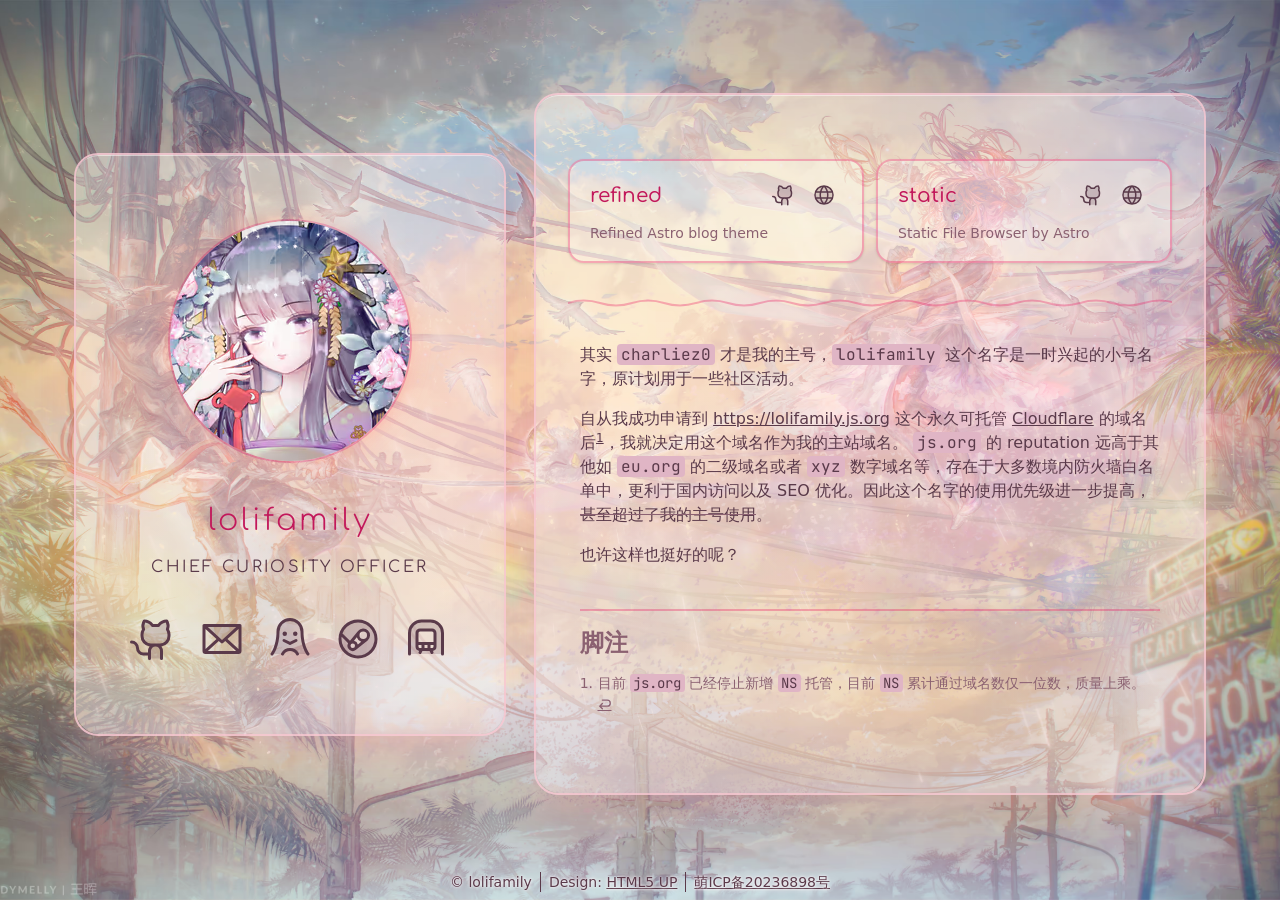
==== index.html @ af2ebf83 "Deploy 2026-05-02T13:35:11Z" ====
<!DOCTYPE html><html class="scroll-smooth font-sans text-root antialiased" lang=zh-CN><head><meta charset=UTF-8><title>lolifamily&#39;s page</title><meta content=lolifamily name=author><meta content=lolifamily的个人主页，也许能找到你喜欢的东西吧 name=description><meta content="width=device-width,initial-scale=1" name=viewport><link href=/_astro/jetbrains-mono-latin-wght-normal.B9CIFXIH.woff2 rel=preload as=font crossorigin type=font/woff2><link href=/_astro/comfortaa-latin-wght-normal.CLB3k12Y.woff2 rel=preload as=font crossorigin type=font/woff2><link href=/_astro/runtime.NDZOfJWZ.js rel=modulepreload><meta content=#fff5f8 name=theme-color media="(prefers-color-scheme: light)"><meta content=#2a1018 name=theme-color media="(prefers-color-scheme: dark)"><meta content="light dark" name=color-scheme><link href=/_astro/favicon-32x32.BjgihrGF.png rel=icon sizes=32x32><link href=/_astro/favicon-192x192.Bv4p7RsF.png rel=icon sizes=192x192><link href=/_astro/favicon-180x180.AwXaWHlL.png rel=apple-touch-icon sizes=180x180><meta content=7_jEvDR3ggk6tLdJKrr-rNzJchC81DGeO2ZzSXPixcg name=google-site-verification><meta content=svGvv3mqZ3LG3oc6wLWauuJ_br6i1hkIUP_Zl3G3xGU name=google-site-verification><meta content=F887_8q9nOn1uZ9dJj3ws-Alw27KnunixJO_3m__Z-Q name=google-site-verification><meta content=29mDgzP9v9aE6S-Rug2DeShzpcR-Jv21wR2fgzRu2MU name=google-site-verification><meta content=o9tV4facW2oZw6oLUBQtEtiDDiUmA6r84Dn8hO9yxjs name=google-site-verification><meta content=Pee7tcDayUCumv1uBEndhQpK89bf6VLIddKptqd3DpA name=google-site-verification><meta content=true name=astro-view-transitions-enabled><meta content=animate name=astro-view-transitions-fallback><script src=/_astro/ClientRouter.astro_astro_type_script_index_0_lang.BNxsv0EF.js type=module></script><meta content=https://lolifamily.js.org/ name=canonical><link href=/sitemap-index.xml rel=sitemap><link href=https://lolifamily.js.org/ rel=canonical><meta content=article property=og:type><meta content=https://lolifamily.js.org/ property=og:url><meta content="lolifamily's page" property=og:title><meta content=lolifamily的个人主页，也许能找到你喜欢的东西吧 property=og:description><meta content=https://lolifamily.js.org/_astro/og-cover.Ca95uhge.jpg property=og:image><link href=/_astro/WaveDivider.AlOTGo9e.css rel=stylesheet></head><body class="min-h-screen bg-canvas bg-[linear-gradient(60deg,var(--color-gradient-start)_5%,var(--color-gradient-end))] bg-fixed text-primary"><div class="pointer-events-none fixed inset-0 forced-colors:hidden"><picture><source srcset=/_astro/background.Ba_pMe0u_ZBuCkj.avif type=image/avif><img alt="background image" decoding=sync fetchpriority=high height=3333 loading=eager src=/_astro/background.Ba_pMe0u_ZeIcWC.webp width=5000 class="size-full object-cover"></picture><div class="absolute inset-0 hidden bg-[#1a0814]/55 mix-blend-multiply dark:block"></div></div><div class="relative flex min-h-screen flex-col items-center px-6 pt-6 md:px-8" data-content><div class="flex w-full flex-1 items-center justify-center"><main class="flex w-full flex-wrap items-center justify-center gap-7"><section class="relative isolate min-w-0 origin-center rounded-3xl border-2 border-border-soft px-8 py-16 shadow-card before:absolute before:inset-0 before:-z-10 before:rounded-3xl before:bg-card before:opacity-40 before:content-[''] dark:before:opacity-25 reduce-transparency:before:opacity-100 reduce-transparency:dark:before:opacity-100 update-fast:motion-safe:animate-[identity-card-enter_1s_ease-out_forwards] w-full max-w-108 text-center md:min-w-108"><div class="mx-auto mb-10 w-fit overflow-hidden rounded-full border-2 border-border shadow-avatar"><picture><source srcset="/_astro/avatar.BgUaoG8q_ZiXXIa.avif 240w, /_astro/avatar.BgUaoG8q_Z1XDIOx.avif 300w, /_astro/avatar.BgUaoG8q_ZDPvMR.avif 360w, /_astro/avatar.BgUaoG8q_Z2jvgTf.avif 420w, /_astro/avatar.BgUaoG8q_ZYH3Rz.avif 480w, /_astro/avatar.BgUaoG8q_K9yIB.avif 600w, /_astro/avatar.BgUaoG8q_4qtzc.avif 840w, /_astro/avatar.BgUaoG8q_2qbduG.avif 1200w" type=image/avif sizes="calc(clamp(1rem, 0.85rem + 0.15vw, 1.25rem) * 15)"><img alt="lolifamily's avatar" decoding=sync fetchpriority=high height=240 loading=eager src=/_astro/avatar.BgUaoG8q_Z1UTxBG.webp width=240 data-astro-image=constrained data-astro-image-fit=cover data-astro-image-pos=center data-zoom-src=/_astro/avatar.BgUaoG8q.jpg sizes="calc(clamp(1rem, 0.85rem + 0.15vw, 1.25rem) * 15)" srcset="/_astro/avatar.BgUaoG8q_Z1UTxBG.webp 240w, /_astro/avatar.BgUaoG8q_1tBP5R.webp 300w, /_astro/avatar.BgUaoG8q_Z2gL5Go.webp 360w, /_astro/avatar.BgUaoG8q_18Ki1a.webp 420w, /_astro/avatar.BgUaoG8q_2syv2P.webp 480w, /_astro/avatar.BgUaoG8q_ZQL09U.webp 600w, /_astro/avatar.BgUaoG8q_Z1xu5jk.webp 840w, /_astro/avatar.BgUaoG8q_Z8fYv.webp 1200w" style=width:15rem;height:15rem></picture></div><h1 class="mb-3 font-identity text-3xl font-light tracking-widest text-card-heading">lolifamily</h1><p class="mb-8 font-identity text-base/loose tracking-[0.15em] text-primary uppercase">Chief Curiosity Officer</p><nav><ul class="flex justify-center gap-5"><li><a href=https://github.com/lolifamily class="inline-block text-primary transition-[scale,color,text-shadow] duration-200 hover:text-hover hover:[text-shadow:0_0_8px_color-mix(in_srgb,var(--color-hover)_50%,transparent)] forced-colors:transition-transform forced-colors:hover:text-[Highlight] motion-safe:update-fast:hover:scale-110" title=GitHub><svg width="3rem" height="3rem" fill="currentColor" viewBox="0 0 256 256"><path d="M208 104v8a48 48 0 0 1-48 48h-24a32 32 0 0 1 32 32v40h-64v-40a32 32 0 0 1 32-32h-24a48 48 0 0 1-48-48v-8a49.3 49.3 0 0 1 8.51-27.3A51.92 51.92 0 0 1 76 32a52 52 0 0 1 43.83 24h32.34A52 52 0 0 1 196 32a51.92 51.92 0 0 1 3.49 44.7A49.3 49.3 0 0 1 208 104" opacity=".2"/><path d="M208.3 75.68A59.74 59.74 0 0 0 202.93 28a8 8 0 0 0-6.93-4 59.75 59.75 0 0 0-48 24h-24a59.75 59.75 0 0 0-48-24 8 8 0 0 0-6.93 4 59.78 59.78 0 0 0-5.38 47.68A58.14 58.14 0 0 0 56 104v8a56.06 56.06 0 0 0 48.44 55.47A39.8 39.8 0 0 0 96 192v8H72a24 24 0 0 1-24-24 40 40 0 0 0-40-40 8 8 0 0 0 0 16 24 24 0 0 1 24 24 40 40 0 0 0 40 40h24v16a8 8 0 0 0 16 0v-40a24 24 0 0 1 48 0v40a8 8 0 0 0 16 0v-40a39.8 39.8 0 0 0-8.44-24.53A56.06 56.06 0 0 0 216 112v-8a58 58 0 0 0-7.7-28.32M200 112a40 40 0 0 1-40 40h-48a40 40 0 0 1-40-40v-8a41.74 41.74 0 0 1 6.9-22.48 8 8 0 0 0 1.1-7.69 43.8 43.8 0 0 1 .79-33.58 43.88 43.88 0 0 1 32.32 20.06 8 8 0 0 0 6.71 3.69h32.35a8 8 0 0 0 6.74-3.69 43.87 43.87 0 0 1 32.32-20.06 43.8 43.8 0 0 1 .77 33.58 8.09 8.09 0 0 0 1 7.65 41.76 41.76 0 0 1 7 22.52Z"/></svg></a></li><li><a href=mailto:lolifamilies@gmail.com class="inline-block text-primary transition-[scale,color,text-shadow] duration-200 hover:text-hover hover:[text-shadow:0_0_8px_color-mix(in_srgb,var(--color-hover)_50%,transparent)] forced-colors:transition-transform forced-colors:hover:text-[Highlight] motion-safe:update-fast:hover:scale-110" title=Email><svg width="3rem" height="3rem" fill="currentColor" viewBox="0 0 256 256"><path d="m224 56-96 88-96-88Z" opacity=".2"/><path d="M224 48H32a8 8 0 0 0-8 8v136a16 16 0 0 0 16 16h176a16 16 0 0 0 16-16V56a8 8 0 0 0-8-8m-96 85.15L52.57 64h150.86ZM98.71 128 40 181.81V74.19Zm11.84 10.85 12 11.05a8 8 0 0 0 10.82 0l12-11.05 58 53.15H52.57ZM157.29 128 216 74.18v107.64Z"/></svg></a></li><li><a href=https://linux.do/u/charliez0/summary class="inline-block text-primary transition-[scale,color,text-shadow] duration-200 hover:text-hover hover:[text-shadow:0_0_8px_color-mix(in_srgb,var(--color-hover)_50%,transparent)] forced-colors:transition-transform forced-colors:hover:text-[Highlight] motion-safe:update-fast:hover:scale-110" title=LinuxDo><svg width="3rem" height="3rem" fill="currentColor" viewBox="0 0 256 256"><path d="M224 208h-56c-8-14.35-22.91-24-40-24s-32 9.65-40 24H32s32-40 32-120a64 64 0 0 1 128 0c0 80 32 120 32 120" opacity=".2"/><path d="M229 214.25a8 8 0 0 1-11.24-1.25C216.39 211.27 184 169.86 184 88a56 56 0 0 0-112 0c0 81.86-32.37 123.27-33.75 125a8 8 0 0 1-12.51-10c.15-.2 7.69-9.9 15.13-28.74C47.77 156.8 56 127.64 56 88a72 72 0 0 1 144 0c0 39.64 8.23 68.8 15.13 86.28 7.48 18.94 15.06 28.64 15.14 28.74a8 8 0 0 1-1.27 11.23M100 88a12 12 0 1 0 12 12 12 12 0 0 0-12-12m68 12a12 12 0 1 0-12 12 12 12 0 0 0 12-12m-68.42 28.84a8 8 0 0 0-7.15 14.31l32 16a7.94 7.94 0 0 0 7.15 0l32-16a8 8 0 0 0-7.16-14.31L128 143.05ZM128 176a54.07 54.07 0 0 0-47 28.11 8 8 0 1 0 14 7.78 37.35 37.35 0 0 1 66 0 8 8 0 0 0 14-7.78A54.07 54.07 0 0 0 128 176"/></svg></a></li><li><a href=https://steamcommunity.com/id/charliez0sp class="inline-block text-primary transition-[scale,color,text-shadow] duration-200 hover:text-hover hover:[text-shadow:0_0_8px_color-mix(in_srgb,var(--color-hover)_50%,transparent)] forced-colors:transition-transform forced-colors:hover:text-[Highlight] motion-safe:update-fast:hover:scale-110" title=Steam><svg width="3rem" height="3rem" fill="currentColor" viewBox="0 0 256 256"><path d="M128 32a96 96 0 1 0 96 96 96 96 0 0 0-96-96m45.81 97.61-61.09 49.82a20 20 0 0 1-28.15-28.15l49.82-61.09a28 28 0 1 1 39.42 39.42" opacity=".2"/><path d="M128 24a104 104 0 1 0 104 104A104.11 104.11 0 0 0 128 24m-10.61 161.92 62-50.55a36 36 0 1 0-51.14-50.23l-43 52.73L45.28 98A88 88 0 1 1 40 128a90 90 0 0 1 .8-11.88l34.57 34.57a28 28 0 0 0 42 35.23Zm4.19-67.37a36.18 36.18 0 0 0 23.87 23.87l-18.26 14.89a28.11 28.11 0 0 0-20.5-20.5ZM156 128a20 20 0 1 1 20-20 20 20 0 0 1-20 20m-56 24a12 12 0 1 1-12 12 12 12 0 0 1 12-12"/></svg></a></li><li><a href=https://www.travellings.cn/go.html class="inline-block text-primary transition-[scale,color,text-shadow] duration-200 hover:text-hover hover:[text-shadow:0_0_8px_color-mix(in_srgb,var(--color-hover)_50%,transparent)] forced-colors:transition-transform forced-colors:hover:text-[Highlight] motion-safe:update-fast:hover:scale-110" title=Travelling><svg width="3rem" height="3rem" fill="currentColor" viewBox="0 0 256 256"><path d="M152 32h-48a64 64 0 0 0-64 64v112h176V96a64 64 0 0 0-64-64m24 136a16 16 0 0 1-16 16H96a16 16 0 0 1-16-16V96a16 16 0 0 1 16-16h64a16 16 0 0 1 16 16Z" opacity=".2"/><path d="M224 96v112a8 8 0 0 1-16 0V96a56.06 56.06 0 0 0-56-56h-48a56.06 56.06 0 0 0-56 56v112a8 8 0 0 1-16 0V96a72.08 72.08 0 0 1 72-72h48a72.08 72.08 0 0 1 72 72m-40 0v72a24 24 0 0 1-19.29 23.53l2.45 4.89a8 8 0 0 1-14.32 7.16L147.06 192h-38.12l-5.78 11.58a8 8 0 0 1-14.32-7.16l2.45-4.89A24 24 0 0 1 72 168V96a24 24 0 0 1 24-24h64a24 24 0 0 1 24 24m-96 0v48h80V96a8 8 0 0 0-8-8H96a8 8 0 0 0-8 8m32 64v16h16v-16Zm-24 16h8v-16H88v8a8 8 0 0 0 8 8m72-8v-8h-16v16h8a8 8 0 0 0 8-8"/></svg></a></li></ul></nav></section><section class="relative isolate min-w-0 origin-center rounded-3xl border-2 border-border-soft px-8 py-16 shadow-card before:absolute before:inset-0 before:-z-10 before:rounded-3xl before:bg-card before:opacity-40 before:content-[''] dark:before:opacity-25 reduce-transparency:before:opacity-100 reduce-transparency:dark:before:opacity-100 update-fast:motion-safe:animate-[identity-card-enter_1s_ease-out_forwards] flex w-full max-w-2xl flex-col gap-8 self-stretch md:min-w-108"><section aria-label=Projects><ul class="grid grid-cols-1 gap-3 sm:grid-cols-2"><li class="group flex flex-col gap-2 rounded-2xl border-2 border-border bg-white/25 px-5 py-4 shadow-sm transition-[background-color,box-shadow] duration-300 hover:bg-white/40 hover:shadow-md dark:bg-white/5 dark:hover:bg-white/10 forced-colors:hover:border-[Highlight]"><div class="flex items-center justify-between gap-2"><h2 class="min-w-0 truncate font-identity text-xl font-medium text-card-heading transition-colors group-hover:text-hover">refined</h2><ul class="flex shrink-0 gap-1"><li><a href=https://github.com/loliblogs/Refined class="inline-flex size-9 items-center justify-center rounded-full text-primary transition-[scale,background-color,color] duration-200 hover:bg-hover/15 hover:text-hover forced-colors:transition-transform forced-colors:hover:text-[Highlight] motion-safe:update-fast:hover:scale-110" title=GitHub><svg width="1.5rem" height="1.5rem" fill="currentColor" viewBox="0 0 256 256"><path d="M208 104v8a48 48 0 0 1-48 48h-24a32 32 0 0 1 32 32v40h-64v-40a32 32 0 0 1 32-32h-24a48 48 0 0 1-48-48v-8a49.3 49.3 0 0 1 8.51-27.3A51.92 51.92 0 0 1 76 32a52 52 0 0 1 43.83 24h32.34A52 52 0 0 1 196 32a51.92 51.92 0 0 1 3.49 44.7A49.3 49.3 0 0 1 208 104" opacity=".2"/><path d="M208.3 75.68A59.74 59.74 0 0 0 202.93 28a8 8 0 0 0-6.93-4 59.75 59.75 0 0 0-48 24h-24a59.75 59.75 0 0 0-48-24 8 8 0 0 0-6.93 4 59.78 59.78 0 0 0-5.38 47.68A58.14 58.14 0 0 0 56 104v8a56.06 56.06 0 0 0 48.44 55.47A39.8 39.8 0 0 0 96 192v8H72a24 24 0 0 1-24-24 40 40 0 0 0-40-40 8 8 0 0 0 0 16 24 24 0 0 1 24 24 40 40 0 0 0 40 40h24v16a8 8 0 0 0 16 0v-40a24 24 0 0 1 48 0v40a8 8 0 0 0 16 0v-40a39.8 39.8 0 0 0-8.44-24.53A56.06 56.06 0 0 0 216 112v-8a58 58 0 0 0-7.7-28.32M200 112a40 40 0 0 1-40 40h-48a40 40 0 0 1-40-40v-8a41.74 41.74 0 0 1 6.9-22.48 8 8 0 0 0 1.1-7.69 43.8 43.8 0 0 1 .79-33.58 43.88 43.88 0 0 1 32.32 20.06 8 8 0 0 0 6.71 3.69h32.35a8 8 0 0 0 6.74-3.69 43.87 43.87 0 0 1 32.32-20.06 43.8 43.8 0 0 1 .77 33.58 8.09 8.09 0 0 0 1 7.65 41.76 41.76 0 0 1 7 22.52Z"/></svg></a></li><li><a href=https://blog.lolifamily.js.org class="inline-flex size-9 items-center justify-center rounded-full text-primary transition-[scale,background-color,color] duration-200 hover:bg-hover/15 hover:text-hover forced-colors:transition-transform forced-colors:hover:text-[Highlight] motion-safe:update-fast:hover:scale-110" title=Live><svg width="1.5rem" height="1.5rem" fill="currentColor" viewBox="0 0 256 256"><path d="M224 128a96 96 0 1 1-96-96 96 96 0 0 1 96 96" opacity=".2"/><path d="M128 24a104 104 0 1 0 104 104A104.12 104.12 0 0 0 128 24m88 104a87.6 87.6 0 0 1-3.33 24h-38.51a157.4 157.4 0 0 0 0-48h38.51a87.6 87.6 0 0 1 3.33 24m-114 40h52a115.1 115.1 0 0 1-26 45 115.3 115.3 0 0 1-26-45m-3.9-16a140.8 140.8 0 0 1 0-48h59.88a140.8 140.8 0 0 1 0 48ZM40 128a87.6 87.6 0 0 1 3.33-24h38.51a157.4 157.4 0 0 0 0 48H43.33A87.6 87.6 0 0 1 40 128m114-40h-52a115.1 115.1 0 0 1 26-45 115.3 115.3 0 0 1 26 45m52.33 0h-35.62a135.3 135.3 0 0 0-22.3-45.6A88.29 88.29 0 0 1 206.37 88Zm-98.74-45.6A135.3 135.3 0 0 0 85.29 88H49.63a88.29 88.29 0 0 1 57.96-45.6M49.63 168h35.66a135.3 135.3 0 0 0 22.3 45.6A88.29 88.29 0 0 1 49.63 168m98.78 45.6a135.3 135.3 0 0 0 22.3-45.6h35.66a88.29 88.29 0 0 1-57.96 45.6"/></svg></a></li></ul></div><p class="text-sm/relaxed text-secondary">Refined Astro blog theme</p></li><li class="group flex flex-col gap-2 rounded-2xl border-2 border-border bg-white/25 px-5 py-4 shadow-sm transition-[background-color,box-shadow] duration-300 hover:bg-white/40 hover:shadow-md dark:bg-white/5 dark:hover:bg-white/10 forced-colors:hover:border-[Highlight]"><div class="flex items-center justify-between gap-2"><h2 class="min-w-0 truncate font-identity text-xl font-medium text-card-heading transition-colors group-hover:text-hover">static</h2><ul class="flex shrink-0 gap-1"><li><a href=https://github.com/lolifamily/static class="inline-flex size-9 items-center justify-center rounded-full text-primary transition-[scale,background-color,color] duration-200 hover:bg-hover/15 hover:text-hover forced-colors:transition-transform forced-colors:hover:text-[Highlight] motion-safe:update-fast:hover:scale-110" title=GitHub><svg width="1.5rem" height="1.5rem" fill="currentColor" viewBox="0 0 256 256"><path d="M208 104v8a48 48 0 0 1-48 48h-24a32 32 0 0 1 32 32v40h-64v-40a32 32 0 0 1 32-32h-24a48 48 0 0 1-48-48v-8a49.3 49.3 0 0 1 8.51-27.3A51.92 51.92 0 0 1 76 32a52 52 0 0 1 43.83 24h32.34A52 52 0 0 1 196 32a51.92 51.92 0 0 1 3.49 44.7A49.3 49.3 0 0 1 208 104" opacity=".2"/><path d="M208.3 75.68A59.74 59.74 0 0 0 202.93 28a8 8 0 0 0-6.93-4 59.75 59.75 0 0 0-48 24h-24a59.75 59.75 0 0 0-48-24 8 8 0 0 0-6.93 4 59.78 59.78 0 0 0-5.38 47.68A58.14 58.14 0 0 0 56 104v8a56.06 56.06 0 0 0 48.44 55.47A39.8 39.8 0 0 0 96 192v8H72a24 24 0 0 1-24-24 40 40 0 0 0-40-40 8 8 0 0 0 0 16 24 24 0 0 1 24 24 40 40 0 0 0 40 40h24v16a8 8 0 0 0 16 0v-40a24 24 0 0 1 48 0v40a8 8 0 0 0 16 0v-40a39.8 39.8 0 0 0-8.44-24.53A56.06 56.06 0 0 0 216 112v-8a58 58 0 0 0-7.7-28.32M200 112a40 40 0 0 1-40 40h-48a40 40 0 0 1-40-40v-8a41.74 41.74 0 0 1 6.9-22.48 8 8 0 0 0 1.1-7.69 43.8 43.8 0 0 1 .79-33.58 43.88 43.88 0 0 1 32.32 20.06 8 8 0 0 0 6.71 3.69h32.35a8 8 0 0 0 6.74-3.69 43.87 43.87 0 0 1 32.32-20.06 43.8 43.8 0 0 1 .77 33.58 8.09 8.09 0 0 0 1 7.65 41.76 41.76 0 0 1 7 22.52Z"/></svg></a></li><li><a href=https://static.lolifamily.js.org class="inline-flex size-9 items-center justify-center rounded-full text-primary transition-[scale,background-color,color] duration-200 hover:bg-hover/15 hover:text-hover forced-colors:transition-transform forced-colors:hover:text-[Highlight] motion-safe:update-fast:hover:scale-110" title=Live><svg width="1.5rem" height="1.5rem" fill="currentColor" viewBox="0 0 256 256"><path d="M224 128a96 96 0 1 1-96-96 96 96 0 0 1 96 96" opacity=".2"/><path d="M128 24a104 104 0 1 0 104 104A104.12 104.12 0 0 0 128 24m88 104a87.6 87.6 0 0 1-3.33 24h-38.51a157.4 157.4 0 0 0 0-48h38.51a87.6 87.6 0 0 1 3.33 24m-114 40h52a115.1 115.1 0 0 1-26 45 115.3 115.3 0 0 1-26-45m-3.9-16a140.8 140.8 0 0 1 0-48h59.88a140.8 140.8 0 0 1 0 48ZM40 128a87.6 87.6 0 0 1 3.33-24h38.51a157.4 157.4 0 0 0 0 48H43.33A87.6 87.6 0 0 1 40 128m114-40h-52a115.1 115.1 0 0 1 26-45 115.3 115.3 0 0 1 26 45m52.33 0h-35.62a135.3 135.3 0 0 0-22.3-45.6A88.29 88.29 0 0 1 206.37 88Zm-98.74-45.6A135.3 135.3 0 0 0 85.29 88H49.63a88.29 88.29 0 0 1 57.96-45.6M49.63 168h35.66a135.3 135.3 0 0 0 22.3 45.6A88.29 88.29 0 0 1 49.63 168m98.78 45.6a135.3 135.3 0 0 0 22.3-45.6h35.66a88.29 88.29 0 0 1-57.96 45.6"/></svg></a></li></ul></div><p class="text-sm/relaxed text-secondary">Static File Browser by Astro</p></li></ul></section><svg aria-hidden="true" class="block h-4 w-full text-border forced-colors:invisible"><defs><pattern id="a" width="128" height="16" x="0" y="0" patternUnits="userSpaceOnUse"><path fill="none" stroke="currentColor" stroke-linecap="round" stroke-linejoin="round" stroke-width="2" d="M0 8q16-5 32 0t32 0 32 0 32 0"/></pattern></defs><rect width="100%" height="16" fill="url(#a)"/></svg><article class=px-3 data-markdown><p>其实 <code>charliez0</code> 才是我的主号，<code>lolifamily</code> 这个名字是一时兴起的小号名字，原计划用于一些社区活动。</p><p>自从我成功申请到 <a href=https://lolifamily.js.org>https://lolifamily.js.org</a> 这个永久可托管 <a href=https://www.cloudflare.com/>Cloudflare</a> 的域名后<sup><a href=#user-content-fn-1 aria-describedby=footnote-label data-footnote-ref="" id=user-content-fnref-1>1</a></sup>，我就决定用这个域名作为我的主站域名。 <code>js.org</code> 的 reputation 远高于其他如 <code>eu.org</code> 的二级域名或者 <code>xyz</code> 数字域名等，存在于大多数境内防火墙白名单中，更利于国内访问以及 SEO 优化。因此这个名字的使用优先级进一步提高，<del>甚至超过了我的主号使用</del>。</p><p>也许这样也挺好的呢？</p><section class=footnotes data-footnotes=""><h2 class=sr-only id=footnote-label>脚注</h2><ol><li id=user-content-fn-1><p>目前 <code>js.org</code> 已经停止新增 <code>NS</code> 托管，目前 <code>NS</code> 累计通过域名数仅一位数，质量上乘。 <a href=#user-content-fnref-1 class=data-footnote-backref aria-label="返回引用 1" data-footnote-backref=""> </a></p></li></ol></section></article></section></main></div><footer class="w-full py-2 text-center text-sm text-primary [text-shadow:0_0_4px_var(--color-canvas),0_0_2px_var(--color-canvas)]"><ul class="flex flex-wrap justify-center [&>li]:px-2 [&>li:not(:first-child)]:border-l [&>li:not(:first-child)]:border-primary"><li>&copy; lolifamily</li><li>Design: <a href=https://html5up.net class="transition-colors hover:text-hover forced-colors:hover:text-[Highlight]"><span class=underline>HTML5 UP</span></a></li><li><a href="https://icp.gov.moe/?keyword=20236898" class="transition-colors hover:text-hover forced-colors:hover:text-[Highlight]" target=_blank><span class=underline>萌ICP备20236898号</span></a></li></ul></footer></div><style>astro-island,astro-slot,astro-static-slot{display:contents}</style><script>(self.Astro||(self.Astro={})).idle=(e,t)=>{let i=async()=>{await(await e())()},l="object"==typeof t.value?t.value:void 0,o={timeout:null==l?void 0:l.timeout};"requestIdleCallback"in window?window.requestIdleCallback(i,o):setTimeout(i,o.timeout||200)},window.dispatchEvent(new Event("astro:idle"))</script><script>(()=>{var t=Object.defineProperty,e=(e,n,r)=>((e,n,r)=>n in e?t(e,n,{enumerable:!0,configurable:!0,writable:!0,value:r}):e[n]=r)(e,"symbol"!=typeof n?n+"":n,r),n=new Set(["__proto__","constructor","prototype"]);{let t={0:t=>s(t),1:t=>o(t),2:t=>new RegExp(t),3:t=>new Date(t),4:t=>new Map(o(t)),5:t=>new Set(o(t)),6:t=>BigInt(t),7:t=>new URL(t),8:t=>new Uint8Array(t),9:t=>new Uint16Array(t),10:t=>new Uint32Array(t),11:t=>Number.POSITIVE_INFINITY*t},r=e=>{let[n,r]=e;return n in t?t[n](r):void 0},o=t=>t.map(r),s=t=>"object"!=typeof t||null===t?t:Object.fromEntries(Object.entries(t).map(([t,e])=>[t,r(e)]));class i extends HTMLElement{constructor(){super(...arguments),e(this,"Component"),e(this,"hydrator"),e(this,"hydrate",async()=>{var t;if(!this.hydrator||!this.isConnected)return;let e=null==(t=this.parentElement)?void 0:t.closest("astro-island[ssr]");if(e)return void e.addEventListener("astro:hydrate",this.hydrate,{once:!0});let n,r=this.querySelectorAll("astro-slot"),o={},i=this.querySelectorAll("template[data-astro-template]");for(let t of i){let e=t.closest(this.tagName);null!=e&&e.isSameNode(this)&&(o[t.getAttribute("data-astro-template")||"default"]=t.innerHTML,t.remove())}for(let t of r){let e=t.closest(this.tagName);null!=e&&e.isSameNode(this)&&(o[t.getAttribute("name")||"default"]=t.innerHTML)}try{n=this.hasAttribute("props")?s(JSON.parse(this.getAttribute("props"))):{}}catch(t){let e=this.getAttribute("component-url")||"<unknown>",n=this.getAttribute("component-export");throw n&&(e+=` (export ${n})`),console.error(`[hydrate] Error parsing props for component ${e}`,this.getAttribute("props"),t),t}await this.hydrator(this)(this.Component,n,o,{client:this.getAttribute("client")}),this.removeAttribute("ssr"),this.dispatchEvent(new CustomEvent("astro:hydrate"))}),e(this,"unmount",()=>{this.isConnected||this.dispatchEvent(new CustomEvent("astro:unmount"))})}disconnectedCallback(){document.removeEventListener("astro:after-swap",this.unmount),document.addEventListener("astro:after-swap",this.unmount,{once:!0})}connectedCallback(){if(this.hasAttribute("await-children")&&"interactive"!==document.readyState&&"complete"!==document.readyState){let t=()=>{document.removeEventListener("DOMContentLoaded",t),e.disconnect(),this.childrenConnectedCallback()},e=new MutationObserver(()=>{var e;(null==(e=this.lastChild)?void 0:e.nodeType)===Node.COMMENT_NODE&&"astro:end"===this.lastChild.nodeValue&&(this.lastChild.remove(),t())});e.observe(this,{childList:!0}),document.addEventListener("DOMContentLoaded",t)}else this.childrenConnectedCallback()}async childrenConnectedCallback(){let t=this.getAttribute("before-hydration-url");t&&await import(t),this.start()}async start(){let t=JSON.parse(this.getAttribute("opts")),e=this.getAttribute("client");if(void 0!==Astro[e])try{await Astro[e](async()=>{let t=this.getAttribute("renderer-url"),[e,{default:r}]=await Promise.all([import(this.getAttribute("component-url")),t?import(t):()=>()=>{}]),o=this.getAttribute("component-export")||"default";if(o.includes(".")){this.Component=e;for(let t of o.split(".")){if(n.has(t)||!this.Component||"object"!=typeof this.Component&&"function"!=typeof this.Component||!Object.hasOwn(this.Component,t))throw new Error(`Invalid component export path: ${o}`);this.Component=this.Component[t]}}else{if(n.has(o))throw new Error(`Invalid component export path: ${o}`);this.Component=e[o]}return this.hydrator=r,this.hydrate},t,this)}catch(t){console.error("[astro-island] Error hydrating %s",this.getAttribute("component-url"),t)}else window.addEventListener(`astro:${e}`,()=>this.start(),{once:!0})}attributeChangedCallback(){this.hydrate()}}e(i,"observedAttributes",["props"]),customElements.get("astro-island")||customElements.define("astro-island",i)}})()</script><script>window._$HY||(e=>{let t=e=>e&&e.hasAttribute&&(e.hasAttribute("data-hk")?e:t(e.host&&e.host.nodeType?e.host:e.parentNode));["click","input"].forEach(o=>document.addEventListener(o,o=>{if(!e.events)return;let s=t(o.composedPath&&o.composedPath()[0]||o.target);s&&!e.completed.has(s)&&e.events.push([s,o])}))})(_$HY={events:[],completed:new WeakSet,r:{},fe(){}})</script><astro-island client=idle component-export=default component-url=/_astro/MediumZoom.DHj6Zx3e.js data-solid-render-id=s0 opts={&quot;name&quot;:&quot;MediumZoom&quot;,&quot;value&quot;:true} props={} renderer-url=/_astro/client.wH4mQu50.js ssr uid=HdsD9></astro-island></body></html>
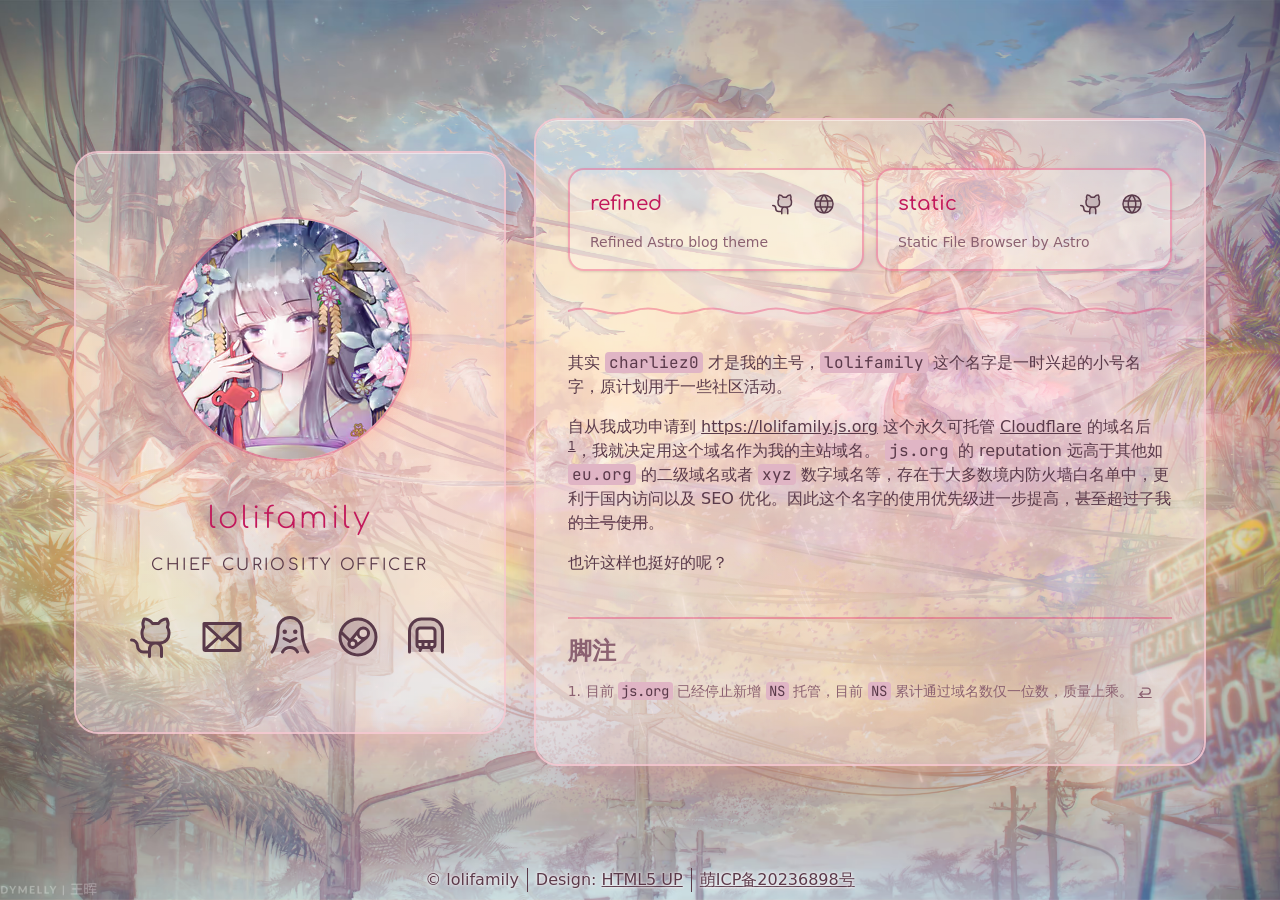
==== commit b065b348: "Deploy 2026-05-02T15:21:39Z" ====
--- a/index.html
+++ b/index.html
@@ -1 +1 @@
-<!DOCTYPE html><html class="scroll-smooth font-sans text-root antialiased" lang=zh-CN><head><meta charset=UTF-8><title>lolifamily&#39;s page</title><meta content=lolifamily name=author><meta content=lolifamily的个人主页，也许能找到你喜欢的东西吧 name=description><meta content="width=device-width,initial-scale=1" name=viewport><link href=/_astro/jetbrains-mono-latin-wght-normal.B9CIFXIH.woff2 rel=preload as=font crossorigin type=font/woff2><link href=/_astro/comfortaa-latin-wght-normal.CLB3k12Y.woff2 rel=preload as=font crossorigin type=font/woff2><link href=/_astro/runtime.NDZOfJWZ.js rel=modulepreload><meta content=#fff5f8 name=theme-color media="(prefers-color-scheme: light)"><meta content=#2a1018 name=theme-color media="(prefers-color-scheme: dark)"><meta content="light dark" name=color-scheme><link href=/_astro/favicon-32x32.BjgihrGF.png rel=icon sizes=32x32><link href=/_astro/favicon-192x192.Bv4p7RsF.png rel=icon sizes=192x192><link href=/_astro/favicon-180x180.AwXaWHlL.png rel=apple-touch-icon sizes=180x180><meta content=7_jEvDR3ggk6tLdJKrr-rNzJchC81DGeO2ZzSXPixcg name=google-site-verification><meta content=svGvv3mqZ3LG3oc6wLWauuJ_br6i1hkIUP_Zl3G3xGU name=google-site-verification><meta content=F887_8q9nOn1uZ9dJj3ws-Alw27KnunixJO_3m__Z-Q name=google-site-verification><meta content=29mDgzP9v9aE6S-Rug2DeShzpcR-Jv21wR2fgzRu2MU name=google-site-verification><meta content=o9tV4facW2oZw6oLUBQtEtiDDiUmA6r84Dn8hO9yxjs name=google-site-verification><meta content=Pee7tcDayUCumv1uBEndhQpK89bf6VLIddKptqd3DpA name=google-site-verification><meta content=true name=astro-view-transitions-enabled><meta content=animate name=astro-view-transitions-fallback><script src=/_astro/ClientRouter.astro_astro_type_script_index_0_lang.BNxsv0EF.js type=module></script><meta content=https://lolifamily.js.org/ name=canonical><link href=/sitemap-index.xml rel=sitemap><link href=https://lolifamily.js.org/ rel=canonical><meta content=article property=og:type><meta content=https://lolifamily.js.org/ property=og:url><meta content="lolifamily's page" property=og:title><meta content=lolifamily的个人主页，也许能找到你喜欢的东西吧 property=og:description><meta content=https://lolifamily.js.org/_astro/og-cover.Ca95uhge.jpg property=og:image><link href=/_astro/WaveDivider.AlOTGo9e.css rel=stylesheet></head><body class="min-h-screen bg-canvas bg-[linear-gradient(60deg,var(--color-gradient-start)_5%,var(--color-gradient-end))] bg-fixed text-primary"><div class="pointer-events-none fixed inset-0 forced-colors:hidden"><picture><source srcset=/_astro/background.Ba_pMe0u_ZBuCkj.avif type=image/avif><img alt="background image" decoding=sync fetchpriority=high height=3333 loading=eager src=/_astro/background.Ba_pMe0u_ZeIcWC.webp width=5000 class="size-full object-cover"></picture><div class="absolute inset-0 hidden bg-[#1a0814]/55 mix-blend-multiply dark:block"></div></div><div class="relative flex min-h-screen flex-col items-center px-6 pt-6 md:px-8" data-content><div class="flex w-full flex-1 items-center justify-center"><main class="flex w-full flex-wrap items-center justify-center gap-7"><section class="relative isolate min-w-0 origin-center rounded-3xl border-2 border-border-soft px-8 py-16 shadow-card before:absolute before:inset-0 before:-z-10 before:rounded-3xl before:bg-card before:opacity-40 before:content-[''] dark:before:opacity-25 reduce-transparency:before:opacity-100 reduce-transparency:dark:before:opacity-100 update-fast:motion-safe:animate-[identity-card-enter_1s_ease-out_forwards] w-full max-w-108 text-center md:min-w-108"><div class="mx-auto mb-10 w-fit overflow-hidden rounded-full border-2 border-border shadow-avatar"><picture><source srcset="/_astro/avatar.BgUaoG8q_ZiXXIa.avif 240w, /_astro/avatar.BgUaoG8q_Z1XDIOx.avif 300w, /_astro/avatar.BgUaoG8q_ZDPvMR.avif 360w, /_astro/avatar.BgUaoG8q_Z2jvgTf.avif 420w, /_astro/avatar.BgUaoG8q_ZYH3Rz.avif 480w, /_astro/avatar.BgUaoG8q_K9yIB.avif 600w, /_astro/avatar.BgUaoG8q_4qtzc.avif 840w, /_astro/avatar.BgUaoG8q_2qbduG.avif 1200w" type=image/avif sizes="calc(clamp(1rem, 0.85rem + 0.15vw, 1.25rem) * 15)"><img alt="lolifamily's avatar" decoding=sync fetchpriority=high height=240 loading=eager src=/_astro/avatar.BgUaoG8q_Z1UTxBG.webp width=240 data-astro-image=constrained data-astro-image-fit=cover data-astro-image-pos=center data-zoom-src=/_astro/avatar.BgUaoG8q.jpg sizes="calc(clamp(1rem, 0.85rem + 0.15vw, 1.25rem) * 15)" srcset="/_astro/avatar.BgUaoG8q_Z1UTxBG.webp 240w, /_astro/avatar.BgUaoG8q_1tBP5R.webp 300w, /_astro/avatar.BgUaoG8q_Z2gL5Go.webp 360w, /_astro/avatar.BgUaoG8q_18Ki1a.webp 420w, /_astro/avatar.BgUaoG8q_2syv2P.webp 480w, /_astro/avatar.BgUaoG8q_ZQL09U.webp 600w, /_astro/avatar.BgUaoG8q_Z1xu5jk.webp 840w, /_astro/avatar.BgUaoG8q_Z8fYv.webp 1200w" style=width:15rem;height:15rem></picture></div><h1 class="mb-3 font-identity text-3xl font-light tracking-widest text-card-heading">lolifamily</h1><p class="mb-8 font-identity text-base/loose tracking-[0.15em] text-primary uppercase">Chief Curiosity Officer</p><nav><ul class="flex justify-center gap-5"><li><a href=https://github.com/lolifamily class="inline-block text-primary transition-[scale,color,text-shadow] duration-200 hover:text-hover hover:[text-shadow:0_0_8px_color-mix(in_srgb,var(--color-hover)_50%,transparent)] forced-colors:transition-transform forced-colors:hover:text-[Highlight] motion-safe:update-fast:hover:scale-110" title=GitHub><svg width="3rem" height="3rem" fill="currentColor" viewBox="0 0 256 256"><path d="M208 104v8a48 48 0 0 1-48 48h-24a32 32 0 0 1 32 32v40h-64v-40a32 32 0 0 1 32-32h-24a48 48 0 0 1-48-48v-8a49.3 49.3 0 0 1 8.51-27.3A51.92 51.92 0 0 1 76 32a52 52 0 0 1 43.83 24h32.34A52 52 0 0 1 196 32a51.92 51.92 0 0 1 3.49 44.7A49.3 49.3 0 0 1 208 104" opacity=".2"/><path d="M208.3 75.68A59.74 59.74 0 0 0 202.93 28a8 8 0 0 0-6.93-4 59.75 59.75 0 0 0-48 24h-24a59.75 59.75 0 0 0-48-24 8 8 0 0 0-6.93 4 59.78 59.78 0 0 0-5.38 47.68A58.14 58.14 0 0 0 56 104v8a56.06 56.06 0 0 0 48.44 55.47A39.8 39.8 0 0 0 96 192v8H72a24 24 0 0 1-24-24 40 40 0 0 0-40-40 8 8 0 0 0 0 16 24 24 0 0 1 24 24 40 40 0 0 0 40 40h24v16a8 8 0 0 0 16 0v-40a24 24 0 0 1 48 0v40a8 8 0 0 0 16 0v-40a39.8 39.8 0 0 0-8.44-24.53A56.06 56.06 0 0 0 216 112v-8a58 58 0 0 0-7.7-28.32M200 112a40 40 0 0 1-40 40h-48a40 40 0 0 1-40-40v-8a41.74 41.74 0 0 1 6.9-22.48 8 8 0 0 0 1.1-7.69 43.8 43.8 0 0 1 .79-33.58 43.88 43.88 0 0 1 32.32 20.06 8 8 0 0 0 6.71 3.69h32.35a8 8 0 0 0 6.74-3.69 43.87 43.87 0 0 1 32.32-20.06 43.8 43.8 0 0 1 .77 33.58 8.09 8.09 0 0 0 1 7.65 41.76 41.76 0 0 1 7 22.52Z"/></svg></a></li><li><a href=mailto:lolifamilies@gmail.com class="inline-block text-primary transition-[scale,color,text-shadow] duration-200 hover:text-hover hover:[text-shadow:0_0_8px_color-mix(in_srgb,var(--color-hover)_50%,transparent)] forced-colors:transition-transform forced-colors:hover:text-[Highlight] motion-safe:update-fast:hover:scale-110" title=Email><svg width="3rem" height="3rem" fill="currentColor" viewBox="0 0 256 256"><path d="m224 56-96 88-96-88Z" opacity=".2"/><path d="M224 48H32a8 8 0 0 0-8 8v136a16 16 0 0 0 16 16h176a16 16 0 0 0 16-16V56a8 8 0 0 0-8-8m-96 85.15L52.57 64h150.86ZM98.71 128 40 181.81V74.19Zm11.84 10.85 12 11.05a8 8 0 0 0 10.82 0l12-11.05 58 53.15H52.57ZM157.29 128 216 74.18v107.64Z"/></svg></a></li><li><a href=https://linux.do/u/charliez0/summary class="inline-block text-primary transition-[scale,color,text-shadow] duration-200 hover:text-hover hover:[text-shadow:0_0_8px_color-mix(in_srgb,var(--color-hover)_50%,transparent)] forced-colors:transition-transform forced-colors:hover:text-[Highlight] motion-safe:update-fast:hover:scale-110" title=LinuxDo><svg width="3rem" height="3rem" fill="currentColor" viewBox="0 0 256 256"><path d="M224 208h-56c-8-14.35-22.91-24-40-24s-32 9.65-40 24H32s32-40 32-120a64 64 0 0 1 128 0c0 80 32 120 32 120" opacity=".2"/><path d="M229 214.25a8 8 0 0 1-11.24-1.25C216.39 211.27 184 169.86 184 88a56 56 0 0 0-112 0c0 81.86-32.37 123.27-33.75 125a8 8 0 0 1-12.51-10c.15-.2 7.69-9.9 15.13-28.74C47.77 156.8 56 127.64 56 88a72 72 0 0 1 144 0c0 39.64 8.23 68.8 15.13 86.28 7.48 18.94 15.06 28.64 15.14 28.74a8 8 0 0 1-1.27 11.23M100 88a12 12 0 1 0 12 12 12 12 0 0 0-12-12m68 12a12 12 0 1 0-12 12 12 12 0 0 0 12-12m-68.42 28.84a8 8 0 0 0-7.15 14.31l32 16a7.94 7.94 0 0 0 7.15 0l32-16a8 8 0 0 0-7.16-14.31L128 143.05ZM128 176a54.07 54.07 0 0 0-47 28.11 8 8 0 1 0 14 7.78 37.35 37.35 0 0 1 66 0 8 8 0 0 0 14-7.78A54.07 54.07 0 0 0 128 176"/></svg></a></li><li><a href=https://steamcommunity.com/id/charliez0sp class="inline-block text-primary transition-[scale,color,text-shadow] duration-200 hover:text-hover hover:[text-shadow:0_0_8px_color-mix(in_srgb,var(--color-hover)_50%,transparent)] forced-colors:transition-transform forced-colors:hover:text-[Highlight] motion-safe:update-fast:hover:scale-110" title=Steam><svg width="3rem" height="3rem" fill="currentColor" viewBox="0 0 256 256"><path d="M128 32a96 96 0 1 0 96 96 96 96 0 0 0-96-96m45.81 97.61-61.09 49.82a20 20 0 0 1-28.15-28.15l49.82-61.09a28 28 0 1 1 39.42 39.42" opacity=".2"/><path d="M128 24a104 104 0 1 0 104 104A104.11 104.11 0 0 0 128 24m-10.61 161.92 62-50.55a36 36 0 1 0-51.14-50.23l-43 52.73L45.28 98A88 88 0 1 1 40 128a90 90 0 0 1 .8-11.88l34.57 34.57a28 28 0 0 0 42 35.23Zm4.19-67.37a36.18 36.18 0 0 0 23.87 23.87l-18.26 14.89a28.11 28.11 0 0 0-20.5-20.5ZM156 128a20 20 0 1 1 20-20 20 20 0 0 1-20 20m-56 24a12 12 0 1 1-12 12 12 12 0 0 1 12-12"/></svg></a></li><li><a href=https://www.travellings.cn/go.html class="inline-block text-primary transition-[scale,color,text-shadow] duration-200 hover:text-hover hover:[text-shadow:0_0_8px_color-mix(in_srgb,var(--color-hover)_50%,transparent)] forced-colors:transition-transform forced-colors:hover:text-[Highlight] motion-safe:update-fast:hover:scale-110" title=Travelling><svg width="3rem" height="3rem" fill="currentColor" viewBox="0 0 256 256"><path d="M152 32h-48a64 64 0 0 0-64 64v112h176V96a64 64 0 0 0-64-64m24 136a16 16 0 0 1-16 16H96a16 16 0 0 1-16-16V96a16 16 0 0 1 16-16h64a16 16 0 0 1 16 16Z" opacity=".2"/><path d="M224 96v112a8 8 0 0 1-16 0V96a56.06 56.06 0 0 0-56-56h-48a56.06 56.06 0 0 0-56 56v112a8 8 0 0 1-16 0V96a72.08 72.08 0 0 1 72-72h48a72.08 72.08 0 0 1 72 72m-40 0v72a24 24 0 0 1-19.29 23.53l2.45 4.89a8 8 0 0 1-14.32 7.16L147.06 192h-38.12l-5.78 11.58a8 8 0 0 1-14.32-7.16l2.45-4.89A24 24 0 0 1 72 168V96a24 24 0 0 1 24-24h64a24 24 0 0 1 24 24m-96 0v48h80V96a8 8 0 0 0-8-8H96a8 8 0 0 0-8 8m32 64v16h16v-16Zm-24 16h8v-16H88v8a8 8 0 0 0 8 8m72-8v-8h-16v16h8a8 8 0 0 0 8-8"/></svg></a></li></ul></nav></section><section class="relative isolate min-w-0 origin-center rounded-3xl border-2 border-border-soft px-8 py-16 shadow-card before:absolute before:inset-0 before:-z-10 before:rounded-3xl before:bg-card before:opacity-40 before:content-[''] dark:before:opacity-25 reduce-transparency:before:opacity-100 reduce-transparency:dark:before:opacity-100 update-fast:motion-safe:animate-[identity-card-enter_1s_ease-out_forwards] flex w-full max-w-2xl flex-col gap-8 self-stretch md:min-w-108"><section aria-label=Projects><ul class="grid grid-cols-1 gap-3 sm:grid-cols-2"><li class="group flex flex-col gap-2 rounded-2xl border-2 border-border bg-white/25 px-5 py-4 shadow-sm transition-[background-color,box-shadow] duration-300 hover:bg-white/40 hover:shadow-md dark:bg-white/5 dark:hover:bg-white/10 forced-colors:hover:border-[Highlight]"><div class="flex items-center justify-between gap-2"><h2 class="min-w-0 truncate font-identity text-xl font-medium text-card-heading transition-colors group-hover:text-hover">refined</h2><ul class="flex shrink-0 gap-1"><li><a href=https://github.com/loliblogs/Refined class="inline-flex size-9 items-center justify-center rounded-full text-primary transition-[scale,background-color,color] duration-200 hover:bg-hover/15 hover:text-hover forced-colors:transition-transform forced-colors:hover:text-[Highlight] motion-safe:update-fast:hover:scale-110" title=GitHub><svg width="1.5rem" height="1.5rem" fill="currentColor" viewBox="0 0 256 256"><path d="M208 104v8a48 48 0 0 1-48 48h-24a32 32 0 0 1 32 32v40h-64v-40a32 32 0 0 1 32-32h-24a48 48 0 0 1-48-48v-8a49.3 49.3 0 0 1 8.51-27.3A51.92 51.92 0 0 1 76 32a52 52 0 0 1 43.83 24h32.34A52 52 0 0 1 196 32a51.92 51.92 0 0 1 3.49 44.7A49.3 49.3 0 0 1 208 104" opacity=".2"/><path d="M208.3 75.68A59.74 59.74 0 0 0 202.93 28a8 8 0 0 0-6.93-4 59.75 59.75 0 0 0-48 24h-24a59.75 59.75 0 0 0-48-24 8 8 0 0 0-6.93 4 59.78 59.78 0 0 0-5.38 47.68A58.14 58.14 0 0 0 56 104v8a56.06 56.06 0 0 0 48.44 55.47A39.8 39.8 0 0 0 96 192v8H72a24 24 0 0 1-24-24 40 40 0 0 0-40-40 8 8 0 0 0 0 16 24 24 0 0 1 24 24 40 40 0 0 0 40 40h24v16a8 8 0 0 0 16 0v-40a24 24 0 0 1 48 0v40a8 8 0 0 0 16 0v-40a39.8 39.8 0 0 0-8.44-24.53A56.06 56.06 0 0 0 216 112v-8a58 58 0 0 0-7.7-28.32M200 112a40 40 0 0 1-40 40h-48a40 40 0 0 1-40-40v-8a41.74 41.74 0 0 1 6.9-22.48 8 8 0 0 0 1.1-7.69 43.8 43.8 0 0 1 .79-33.58 43.88 43.88 0 0 1 32.32 20.06 8 8 0 0 0 6.71 3.69h32.35a8 8 0 0 0 6.74-3.69 43.87 43.87 0 0 1 32.32-20.06 43.8 43.8 0 0 1 .77 33.58 8.09 8.09 0 0 0 1 7.65 41.76 41.76 0 0 1 7 22.52Z"/></svg></a></li><li><a href=https://blog.lolifamily.js.org class="inline-flex size-9 items-center justify-center rounded-full text-primary transition-[scale,background-color,color] duration-200 hover:bg-hover/15 hover:text-hover forced-colors:transition-transform forced-colors:hover:text-[Highlight] motion-safe:update-fast:hover:scale-110" title=Live><svg width="1.5rem" height="1.5rem" fill="currentColor" viewBox="0 0 256 256"><path d="M224 128a96 96 0 1 1-96-96 96 96 0 0 1 96 96" opacity=".2"/><path d="M128 24a104 104 0 1 0 104 104A104.12 104.12 0 0 0 128 24m88 104a87.6 87.6 0 0 1-3.33 24h-38.51a157.4 157.4 0 0 0 0-48h38.51a87.6 87.6 0 0 1 3.33 24m-114 40h52a115.1 115.1 0 0 1-26 45 115.3 115.3 0 0 1-26-45m-3.9-16a140.8 140.8 0 0 1 0-48h59.88a140.8 140.8 0 0 1 0 48ZM40 128a87.6 87.6 0 0 1 3.33-24h38.51a157.4 157.4 0 0 0 0 48H43.33A87.6 87.6 0 0 1 40 128m114-40h-52a115.1 115.1 0 0 1 26-45 115.3 115.3 0 0 1 26 45m52.33 0h-35.62a135.3 135.3 0 0 0-22.3-45.6A88.29 88.29 0 0 1 206.37 88Zm-98.74-45.6A135.3 135.3 0 0 0 85.29 88H49.63a88.29 88.29 0 0 1 57.96-45.6M49.63 168h35.66a135.3 135.3 0 0 0 22.3 45.6A88.29 88.29 0 0 1 49.63 168m98.78 45.6a135.3 135.3 0 0 0 22.3-45.6h35.66a88.29 88.29 0 0 1-57.96 45.6"/></svg></a></li></ul></div><p class="text-sm/relaxed text-secondary">Refined Astro blog theme</p></li><li class="group flex flex-col gap-2 rounded-2xl border-2 border-border bg-white/25 px-5 py-4 shadow-sm transition-[background-color,box-shadow] duration-300 hover:bg-white/40 hover:shadow-md dark:bg-white/5 dark:hover:bg-white/10 forced-colors:hover:border-[Highlight]"><div class="flex items-center justify-between gap-2"><h2 class="min-w-0 truncate font-identity text-xl font-medium text-card-heading transition-colors group-hover:text-hover">static</h2><ul class="flex shrink-0 gap-1"><li><a href=https://github.com/lolifamily/static class="inline-flex size-9 items-center justify-center rounded-full text-primary transition-[scale,background-color,color] duration-200 hover:bg-hover/15 hover:text-hover forced-colors:transition-transform forced-colors:hover:text-[Highlight] motion-safe:update-fast:hover:scale-110" title=GitHub><svg width="1.5rem" height="1.5rem" fill="currentColor" viewBox="0 0 256 256"><path d="M208 104v8a48 48 0 0 1-48 48h-24a32 32 0 0 1 32 32v40h-64v-40a32 32 0 0 1 32-32h-24a48 48 0 0 1-48-48v-8a49.3 49.3 0 0 1 8.51-27.3A51.92 51.92 0 0 1 76 32a52 52 0 0 1 43.83 24h32.34A52 52 0 0 1 196 32a51.92 51.92 0 0 1 3.49 44.7A49.3 49.3 0 0 1 208 104" opacity=".2"/><path d="M208.3 75.68A59.74 59.74 0 0 0 202.93 28a8 8 0 0 0-6.93-4 59.75 59.75 0 0 0-48 24h-24a59.75 59.75 0 0 0-48-24 8 8 0 0 0-6.93 4 59.78 59.78 0 0 0-5.38 47.68A58.14 58.14 0 0 0 56 104v8a56.06 56.06 0 0 0 48.44 55.47A39.8 39.8 0 0 0 96 192v8H72a24 24 0 0 1-24-24 40 40 0 0 0-40-40 8 8 0 0 0 0 16 24 24 0 0 1 24 24 40 40 0 0 0 40 40h24v16a8 8 0 0 0 16 0v-40a24 24 0 0 1 48 0v40a8 8 0 0 0 16 0v-40a39.8 39.8 0 0 0-8.44-24.53A56.06 56.06 0 0 0 216 112v-8a58 58 0 0 0-7.7-28.32M200 112a40 40 0 0 1-40 40h-48a40 40 0 0 1-40-40v-8a41.74 41.74 0 0 1 6.9-22.48 8 8 0 0 0 1.1-7.69 43.8 43.8 0 0 1 .79-33.58 43.88 43.88 0 0 1 32.32 20.06 8 8 0 0 0 6.71 3.69h32.35a8 8 0 0 0 6.74-3.69 43.87 43.87 0 0 1 32.32-20.06 43.8 43.8 0 0 1 .77 33.58 8.09 8.09 0 0 0 1 7.65 41.76 41.76 0 0 1 7 22.52Z"/></svg></a></li><li><a href=https://static.lolifamily.js.org class="inline-flex size-9 items-center justify-center rounded-full text-primary transition-[scale,background-color,color] duration-200 hover:bg-hover/15 hover:text-hover forced-colors:transition-transform forced-colors:hover:text-[Highlight] motion-safe:update-fast:hover:scale-110" title=Live><svg width="1.5rem" height="1.5rem" fill="currentColor" viewBox="0 0 256 256"><path d="M224 128a96 96 0 1 1-96-96 96 96 0 0 1 96 96" opacity=".2"/><path d="M128 24a104 104 0 1 0 104 104A104.12 104.12 0 0 0 128 24m88 104a87.6 87.6 0 0 1-3.33 24h-38.51a157.4 157.4 0 0 0 0-48h38.51a87.6 87.6 0 0 1 3.33 24m-114 40h52a115.1 115.1 0 0 1-26 45 115.3 115.3 0 0 1-26-45m-3.9-16a140.8 140.8 0 0 1 0-48h59.88a140.8 140.8 0 0 1 0 48ZM40 128a87.6 87.6 0 0 1 3.33-24h38.51a157.4 157.4 0 0 0 0 48H43.33A87.6 87.6 0 0 1 40 128m114-40h-52a115.1 115.1 0 0 1 26-45 115.3 115.3 0 0 1 26 45m52.33 0h-35.62a135.3 135.3 0 0 0-22.3-45.6A88.29 88.29 0 0 1 206.37 88Zm-98.74-45.6A135.3 135.3 0 0 0 85.29 88H49.63a88.29 88.29 0 0 1 57.96-45.6M49.63 168h35.66a135.3 135.3 0 0 0 22.3 45.6A88.29 88.29 0 0 1 49.63 168m98.78 45.6a135.3 135.3 0 0 0 22.3-45.6h35.66a88.29 88.29 0 0 1-57.96 45.6"/></svg></a></li></ul></div><p class="text-sm/relaxed text-secondary">Static File Browser by Astro</p></li></ul></section><svg aria-hidden="true" class="block h-4 w-full text-border forced-colors:invisible"><defs><pattern id="a" width="128" height="16" x="0" y="0" patternUnits="userSpaceOnUse"><path fill="none" stroke="currentColor" stroke-linecap="round" stroke-linejoin="round" stroke-width="2" d="M0 8q16-5 32 0t32 0 32 0 32 0"/></pattern></defs><rect width="100%" height="16" fill="url(#a)"/></svg><article class=px-3 data-markdown><p>其实 <code>charliez0</code> 才是我的主号，<code>lolifamily</code> 这个名字是一时兴起的小号名字，原计划用于一些社区活动。</p><p>自从我成功申请到 <a href=https://lolifamily.js.org>https://lolifamily.js.org</a> 这个永久可托管 <a href=https://www.cloudflare.com/>Cloudflare</a> 的域名后<sup><a href=#user-content-fn-1 aria-describedby=footnote-label data-footnote-ref="" id=user-content-fnref-1>1</a></sup>，我就决定用这个域名作为我的主站域名。 <code>js.org</code> 的 reputation 远高于其他如 <code>eu.org</code> 的二级域名或者 <code>xyz</code> 数字域名等，存在于大多数境内防火墙白名单中，更利于国内访问以及 SEO 优化。因此这个名字的使用优先级进一步提高，<del>甚至超过了我的主号使用</del>。</p><p>也许这样也挺好的呢？</p><section class=footnotes data-footnotes=""><h2 class=sr-only id=footnote-label>脚注</h2><ol><li id=user-content-fn-1><p>目前 <code>js.org</code> 已经停止新增 <code>NS</code> 托管，目前 <code>NS</code> 累计通过域名数仅一位数，质量上乘。 <a href=#user-content-fnref-1 class=data-footnote-backref aria-label="返回引用 1" data-footnote-backref=""> </a></p></li></ol></section></article></section></main></div><footer class="w-full py-2 text-center text-sm text-primary [text-shadow:0_0_4px_var(--color-canvas),0_0_2px_var(--color-canvas)]"><ul class="flex flex-wrap justify-center [&>li]:px-2 [&>li:not(:first-child)]:border-l [&>li:not(:first-child)]:border-primary"><li>&copy; lolifamily</li><li>Design: <a href=https://html5up.net class="transition-colors hover:text-hover forced-colors:hover:text-[Highlight]"><span class=underline>HTML5 UP</span></a></li><li><a href="https://icp.gov.moe/?keyword=20236898" class="transition-colors hover:text-hover forced-colors:hover:text-[Highlight]" target=_blank><span class=underline>萌ICP备20236898号</span></a></li></ul></footer></div><style>astro-island,astro-slot,astro-static-slot{display:contents}</style><script>(self.Astro||(self.Astro={})).idle=(e,t)=>{let i=async()=>{await(await e())()},l="object"==typeof t.value?t.value:void 0,o={timeout:null==l?void 0:l.timeout};"requestIdleCallback"in window?window.requestIdleCallback(i,o):setTimeout(i,o.timeout||200)},window.dispatchEvent(new Event("astro:idle"))</script><script>(()=>{var t=Object.defineProperty,e=(e,n,r)=>((e,n,r)=>n in e?t(e,n,{enumerable:!0,configurable:!0,writable:!0,value:r}):e[n]=r)(e,"symbol"!=typeof n?n+"":n,r),n=new Set(["__proto__","constructor","prototype"]);{let t={0:t=>s(t),1:t=>o(t),2:t=>new RegExp(t),3:t=>new Date(t),4:t=>new Map(o(t)),5:t=>new Set(o(t)),6:t=>BigInt(t),7:t=>new URL(t),8:t=>new Uint8Array(t),9:t=>new Uint16Array(t),10:t=>new Uint32Array(t),11:t=>Number.POSITIVE_INFINITY*t},r=e=>{let[n,r]=e;return n in t?t[n](r):void 0},o=t=>t.map(r),s=t=>"object"!=typeof t||null===t?t:Object.fromEntries(Object.entries(t).map(([t,e])=>[t,r(e)]));class i extends HTMLElement{constructor(){super(...arguments),e(this,"Component"),e(this,"hydrator"),e(this,"hydrate",async()=>{var t;if(!this.hydrator||!this.isConnected)return;let e=null==(t=this.parentElement)?void 0:t.closest("astro-island[ssr]");if(e)return void e.addEventListener("astro:hydrate",this.hydrate,{once:!0});let n,r=this.querySelectorAll("astro-slot"),o={},i=this.querySelectorAll("template[data-astro-template]");for(let t of i){let e=t.closest(this.tagName);null!=e&&e.isSameNode(this)&&(o[t.getAttribute("data-astro-template")||"default"]=t.innerHTML,t.remove())}for(let t of r){let e=t.closest(this.tagName);null!=e&&e.isSameNode(this)&&(o[t.getAttribute("name")||"default"]=t.innerHTML)}try{n=this.hasAttribute("props")?s(JSON.parse(this.getAttribute("props"))):{}}catch(t){let e=this.getAttribute("component-url")||"<unknown>",n=this.getAttribute("component-export");throw n&&(e+=` (export ${n})`),console.error(`[hydrate] Error parsing props for component ${e}`,this.getAttribute("props"),t),t}await this.hydrator(this)(this.Component,n,o,{client:this.getAttribute("client")}),this.removeAttribute("ssr"),this.dispatchEvent(new CustomEvent("astro:hydrate"))}),e(this,"unmount",()=>{this.isConnected||this.dispatchEvent(new CustomEvent("astro:unmount"))})}disconnectedCallback(){document.removeEventListener("astro:after-swap",this.unmount),document.addEventListener("astro:after-swap",this.unmount,{once:!0})}connectedCallback(){if(this.hasAttribute("await-children")&&"interactive"!==document.readyState&&"complete"!==document.readyState){let t=()=>{document.removeEventListener("DOMContentLoaded",t),e.disconnect(),this.childrenConnectedCallback()},e=new MutationObserver(()=>{var e;(null==(e=this.lastChild)?void 0:e.nodeType)===Node.COMMENT_NODE&&"astro:end"===this.lastChild.nodeValue&&(this.lastChild.remove(),t())});e.observe(this,{childList:!0}),document.addEventListener("DOMContentLoaded",t)}else this.childrenConnectedCallback()}async childrenConnectedCallback(){let t=this.getAttribute("before-hydration-url");t&&await import(t),this.start()}async start(){let t=JSON.parse(this.getAttribute("opts")),e=this.getAttribute("client");if(void 0!==Astro[e])try{await Astro[e](async()=>{let t=this.getAttribute("renderer-url"),[e,{default:r}]=await Promise.all([import(this.getAttribute("component-url")),t?import(t):()=>()=>{}]),o=this.getAttribute("component-export")||"default";if(o.includes(".")){this.Component=e;for(let t of o.split(".")){if(n.has(t)||!this.Component||"object"!=typeof this.Component&&"function"!=typeof this.Component||!Object.hasOwn(this.Component,t))throw new Error(`Invalid component export path: ${o}`);this.Component=this.Component[t]}}else{if(n.has(o))throw new Error(`Invalid component export path: ${o}`);this.Component=e[o]}return this.hydrator=r,this.hydrate},t,this)}catch(t){console.error("[astro-island] Error hydrating %s",this.getAttribute("component-url"),t)}else window.addEventListener(`astro:${e}`,()=>this.start(),{once:!0})}attributeChangedCallback(){this.hydrate()}}e(i,"observedAttributes",["props"]),customElements.get("astro-island")||customElements.define("astro-island",i)}})()</script><script>window._$HY||(e=>{let t=e=>e&&e.hasAttribute&&(e.hasAttribute("data-hk")?e:t(e.host&&e.host.nodeType?e.host:e.parentNode));["click","input"].forEach(o=>document.addEventListener(o,o=>{if(!e.events)return;let s=t(o.composedPath&&o.composedPath()[0]||o.target);s&&!e.completed.has(s)&&e.events.push([s,o])}))})(_$HY={events:[],completed:new WeakSet,r:{},fe(){}})</script><astro-island client=idle component-export=default component-url=/_astro/MediumZoom.DHj6Zx3e.js data-solid-render-id=s0 opts={&quot;name&quot;:&quot;MediumZoom&quot;,&quot;value&quot;:true} props={} renderer-url=/_astro/client.wH4mQu50.js ssr uid=HdsD9></astro-island></body></html>+<!DOCTYPE html><html class="scroll-smooth font-sans text-root antialiased" lang=zh-CN><head><meta charset=UTF-8><title>lolifamily&#39;s page</title><meta content=lolifamily name=author><meta content=lolifamily的个人主页，也许能找到你喜欢的东西吧 name=description><meta content="width=device-width,initial-scale=1" name=viewport><link href=/_astro/jetbrains-mono-latin-wght-normal.B9CIFXIH.woff2 rel=preload as=font crossorigin type=font/woff2><link href=/_astro/comfortaa-latin-wght-normal.CLB3k12Y.woff2 rel=preload as=font crossorigin type=font/woff2><link href=/_astro/runtime.NDZOfJWZ.js rel=modulepreload><meta content=#fff5f8 name=theme-color media="(prefers-color-scheme: light)"><meta content=#2a1018 name=theme-color media="(prefers-color-scheme: dark)"><meta content="light dark" name=color-scheme><link href=/_astro/favicon-32x32.BjgihrGF.png rel=icon sizes=32x32><link href=/_astro/favicon-192x192.Bv4p7RsF.png rel=icon sizes=192x192><link href=/_astro/favicon-180x180.AwXaWHlL.png rel=apple-touch-icon sizes=180x180><meta content=7_jEvDR3ggk6tLdJKrr-rNzJchC81DGeO2ZzSXPixcg name=google-site-verification><meta content=svGvv3mqZ3LG3oc6wLWauuJ_br6i1hkIUP_Zl3G3xGU name=google-site-verification><meta content=F887_8q9nOn1uZ9dJj3ws-Alw27KnunixJO_3m__Z-Q name=google-site-verification><meta content=29mDgzP9v9aE6S-Rug2DeShzpcR-Jv21wR2fgzRu2MU name=google-site-verification><meta content=o9tV4facW2oZw6oLUBQtEtiDDiUmA6r84Dn8hO9yxjs name=google-site-verification><meta content=Pee7tcDayUCumv1uBEndhQpK89bf6VLIddKptqd3DpA name=google-site-verification><meta content=true name=astro-view-transitions-enabled><meta content=animate name=astro-view-transitions-fallback><script src=/_astro/ClientRouter.astro_astro_type_script_index_0_lang.BNxsv0EF.js type=module></script><meta content=https://lolifamily.js.org/ name=canonical><link href=/sitemap-index.xml rel=sitemap><link href=https://lolifamily.js.org/ rel=canonical><meta content=article property=og:type><meta content=https://lolifamily.js.org/ property=og:url><meta content="lolifamily's page" property=og:title><meta content=lolifamily的个人主页，也许能找到你喜欢的东西吧 property=og:description><meta content=https://lolifamily.js.org/_astro/og-cover.Ca95uhge.jpg property=og:image><link href=/_astro/WaveDivider.C8-2RQua.css rel=stylesheet></head><body class="min-h-screen bg-canvas bg-[linear-gradient(60deg,var(--color-gradient-start)_5%,var(--color-gradient-end))] bg-fixed text-primary"><div class="pointer-events-none fixed inset-0 forced-colors:hidden"><picture><source srcset=/_astro/background.Ba_pMe0u_ZBuCkj.avif type=image/avif><img alt="background image" decoding=sync fetchpriority=high height=3333 loading=eager src=/_astro/background.Ba_pMe0u_ZeIcWC.webp width=5000 class="size-full object-cover"></picture><div class="absolute inset-0 hidden bg-[#1a0814]/55 mix-blend-multiply dark:block"></div></div><div class="relative flex min-h-screen flex-col items-center px-6 pt-6 md:px-8" data-content><div class="flex w-full flex-1 items-center justify-center"><main class="flex w-full flex-wrap items-center justify-center gap-7"><section class="relative isolate min-w-0 origin-center break-inside-avoid rounded-3xl border-2 border-border-soft px-8 shadow-card before:absolute before:inset-0 before:-z-10 before:rounded-3xl before:bg-card before:opacity-40 before:content-[''] dark:before:opacity-25 reduce-transparency:before:opacity-100 reduce-transparency:dark:before:opacity-100 update-fast:motion-safe:animate-[identity-card-enter_1s_ease-out_forwards] w-full max-w-108 py-16 text-center md:min-w-108"><div class="mx-auto mb-10 w-fit overflow-hidden rounded-full border-2 border-border shadow-avatar"><picture><source srcset="/_astro/avatar.BgUaoG8q_ZiXXIa.avif 240w, /_astro/avatar.BgUaoG8q_Z1XDIOx.avif 300w, /_astro/avatar.BgUaoG8q_ZDPvMR.avif 360w, /_astro/avatar.BgUaoG8q_Z2jvgTf.avif 420w, /_astro/avatar.BgUaoG8q_ZYH3Rz.avif 480w, /_astro/avatar.BgUaoG8q_K9yIB.avif 600w, /_astro/avatar.BgUaoG8q_4qtzc.avif 840w, /_astro/avatar.BgUaoG8q_2qbduG.avif 1200w" type=image/avif sizes="calc(clamp(1rem, 0.85rem + 0.15vw, 1.25rem) * 15)"><img alt="lolifamily's avatar" decoding=sync fetchpriority=high height=240 loading=eager src=/_astro/avatar.BgUaoG8q_Z1UTxBG.webp width=240 data-astro-image=constrained data-astro-image-fit=cover data-astro-image-pos=center data-zoom-src=/_astro/avatar.BgUaoG8q.jpg sizes="calc(clamp(1rem, 0.85rem + 0.15vw, 1.25rem) * 15)" srcset="/_astro/avatar.BgUaoG8q_Z1UTxBG.webp 240w, /_astro/avatar.BgUaoG8q_1tBP5R.webp 300w, /_astro/avatar.BgUaoG8q_Z2gL5Go.webp 360w, /_astro/avatar.BgUaoG8q_18Ki1a.webp 420w, /_astro/avatar.BgUaoG8q_2syv2P.webp 480w, /_astro/avatar.BgUaoG8q_ZQL09U.webp 600w, /_astro/avatar.BgUaoG8q_Z1xu5jk.webp 840w, /_astro/avatar.BgUaoG8q_Z8fYv.webp 1200w" style=width:15rem;height:15rem></picture></div><h1 class="mb-3 font-identity text-3xl font-light tracking-widest text-card-heading">lolifamily</h1><p class="mb-8 font-identity text-base/loose tracking-[0.15em] text-primary uppercase">Chief Curiosity Officer</p><nav><ul class="flex justify-center gap-5"><li><a href=https://github.com/lolifamily class="inline-block text-primary transition-[scale,color,text-shadow] duration-200 hover:text-hover hover:[text-shadow:0_0_8px_color-mix(in_srgb,var(--color-hover)_50%,transparent)] forced-colors:transition-transform forced-colors:hover:text-[Highlight] motion-safe:update-fast:hover:scale-110" title=GitHub><svg width="3rem" height="3rem" fill="currentColor" viewBox="0 0 256 256"><path d="M208 104v8a48 48 0 0 1-48 48h-24a32 32 0 0 1 32 32v40h-64v-40a32 32 0 0 1 32-32h-24a48 48 0 0 1-48-48v-8a49.3 49.3 0 0 1 8.51-27.3A51.92 51.92 0 0 1 76 32a52 52 0 0 1 43.83 24h32.34A52 52 0 0 1 196 32a51.92 51.92 0 0 1 3.49 44.7A49.3 49.3 0 0 1 208 104" opacity=".2"/><path d="M208.3 75.68A59.74 59.74 0 0 0 202.93 28a8 8 0 0 0-6.93-4 59.75 59.75 0 0 0-48 24h-24a59.75 59.75 0 0 0-48-24 8 8 0 0 0-6.93 4 59.78 59.78 0 0 0-5.38 47.68A58.14 58.14 0 0 0 56 104v8a56.06 56.06 0 0 0 48.44 55.47A39.8 39.8 0 0 0 96 192v8H72a24 24 0 0 1-24-24 40 40 0 0 0-40-40 8 8 0 0 0 0 16 24 24 0 0 1 24 24 40 40 0 0 0 40 40h24v16a8 8 0 0 0 16 0v-40a24 24 0 0 1 48 0v40a8 8 0 0 0 16 0v-40a39.8 39.8 0 0 0-8.44-24.53A56.06 56.06 0 0 0 216 112v-8a58 58 0 0 0-7.7-28.32M200 112a40 40 0 0 1-40 40h-48a40 40 0 0 1-40-40v-8a41.74 41.74 0 0 1 6.9-22.48 8 8 0 0 0 1.1-7.69 43.8 43.8 0 0 1 .79-33.58 43.88 43.88 0 0 1 32.32 20.06 8 8 0 0 0 6.71 3.69h32.35a8 8 0 0 0 6.74-3.69 43.87 43.87 0 0 1 32.32-20.06 43.8 43.8 0 0 1 .77 33.58 8.09 8.09 0 0 0 1 7.65 41.76 41.76 0 0 1 7 22.52Z"/></svg></a></li><li><a href=mailto:lolifamilies@gmail.com class="inline-block text-primary transition-[scale,color,text-shadow] duration-200 hover:text-hover hover:[text-shadow:0_0_8px_color-mix(in_srgb,var(--color-hover)_50%,transparent)] forced-colors:transition-transform forced-colors:hover:text-[Highlight] motion-safe:update-fast:hover:scale-110" title=Email><svg width="3rem" height="3rem" fill="currentColor" viewBox="0 0 256 256"><path d="m224 56-96 88-96-88Z" opacity=".2"/><path d="M224 48H32a8 8 0 0 0-8 8v136a16 16 0 0 0 16 16h176a16 16 0 0 0 16-16V56a8 8 0 0 0-8-8m-96 85.15L52.57 64h150.86ZM98.71 128 40 181.81V74.19Zm11.84 10.85 12 11.05a8 8 0 0 0 10.82 0l12-11.05 58 53.15H52.57ZM157.29 128 216 74.18v107.64Z"/></svg></a></li><li><a href=https://linux.do/u/charliez0/summary class="inline-block text-primary transition-[scale,color,text-shadow] duration-200 hover:text-hover hover:[text-shadow:0_0_8px_color-mix(in_srgb,var(--color-hover)_50%,transparent)] forced-colors:transition-transform forced-colors:hover:text-[Highlight] motion-safe:update-fast:hover:scale-110" title=LinuxDo><svg width="3rem" height="3rem" fill="currentColor" viewBox="0 0 256 256"><path d="M224 208h-56c-8-14.35-22.91-24-40-24s-32 9.65-40 24H32s32-40 32-120a64 64 0 0 1 128 0c0 80 32 120 32 120" opacity=".2"/><path d="M229 214.25a8 8 0 0 1-11.24-1.25C216.39 211.27 184 169.86 184 88a56 56 0 0 0-112 0c0 81.86-32.37 123.27-33.75 125a8 8 0 0 1-12.51-10c.15-.2 7.69-9.9 15.13-28.74C47.77 156.8 56 127.64 56 88a72 72 0 0 1 144 0c0 39.64 8.23 68.8 15.13 86.28 7.48 18.94 15.06 28.64 15.14 28.74a8 8 0 0 1-1.27 11.23M100 88a12 12 0 1 0 12 12 12 12 0 0 0-12-12m68 12a12 12 0 1 0-12 12 12 12 0 0 0 12-12m-68.42 28.84a8 8 0 0 0-7.15 14.31l32 16a7.94 7.94 0 0 0 7.15 0l32-16a8 8 0 0 0-7.16-14.31L128 143.05ZM128 176a54.07 54.07 0 0 0-47 28.11 8 8 0 1 0 14 7.78 37.35 37.35 0 0 1 66 0 8 8 0 0 0 14-7.78A54.07 54.07 0 0 0 128 176"/></svg></a></li><li><a href=https://steamcommunity.com/id/charliez0sp class="inline-block text-primary transition-[scale,color,text-shadow] duration-200 hover:text-hover hover:[text-shadow:0_0_8px_color-mix(in_srgb,var(--color-hover)_50%,transparent)] forced-colors:transition-transform forced-colors:hover:text-[Highlight] motion-safe:update-fast:hover:scale-110" title=Steam><svg width="3rem" height="3rem" fill="currentColor" viewBox="0 0 256 256"><path d="M128 32a96 96 0 1 0 96 96 96 96 0 0 0-96-96m45.81 97.61-61.09 49.82a20 20 0 0 1-28.15-28.15l49.82-61.09a28 28 0 1 1 39.42 39.42" opacity=".2"/><path d="M128 24a104 104 0 1 0 104 104A104.11 104.11 0 0 0 128 24m-10.61 161.92 62-50.55a36 36 0 1 0-51.14-50.23l-43 52.73L45.28 98A88 88 0 1 1 40 128a90 90 0 0 1 .8-11.88l34.57 34.57a28 28 0 0 0 42 35.23Zm4.19-67.37a36.18 36.18 0 0 0 23.87 23.87l-18.26 14.89a28.11 28.11 0 0 0-20.5-20.5ZM156 128a20 20 0 1 1 20-20 20 20 0 0 1-20 20m-56 24a12 12 0 1 1-12 12 12 12 0 0 1 12-12"/></svg></a></li><li><a href=https://www.travellings.cn/go.html class="inline-block text-primary transition-[scale,color,text-shadow] duration-200 hover:text-hover hover:[text-shadow:0_0_8px_color-mix(in_srgb,var(--color-hover)_50%,transparent)] forced-colors:transition-transform forced-colors:hover:text-[Highlight] motion-safe:update-fast:hover:scale-110" title=Travelling><svg width="3rem" height="3rem" fill="currentColor" viewBox="0 0 256 256"><path d="M152 32h-48a64 64 0 0 0-64 64v112h176V96a64 64 0 0 0-64-64m24 136a16 16 0 0 1-16 16H96a16 16 0 0 1-16-16V96a16 16 0 0 1 16-16h64a16 16 0 0 1 16 16Z" opacity=".2"/><path d="M224 96v112a8 8 0 0 1-16 0V96a56.06 56.06 0 0 0-56-56h-48a56.06 56.06 0 0 0-56 56v112a8 8 0 0 1-16 0V96a72.08 72.08 0 0 1 72-72h48a72.08 72.08 0 0 1 72 72m-40 0v72a24 24 0 0 1-19.29 23.53l2.45 4.89a8 8 0 0 1-14.32 7.16L147.06 192h-38.12l-5.78 11.58a8 8 0 0 1-14.32-7.16l2.45-4.89A24 24 0 0 1 72 168V96a24 24 0 0 1 24-24h64a24 24 0 0 1 24 24m-96 0v48h80V96a8 8 0 0 0-8-8H96a8 8 0 0 0-8 8m32 64v16h16v-16Zm-24 16h8v-16H88v8a8 8 0 0 0 8 8m72-8v-8h-16v16h8a8 8 0 0 0 8-8"/></svg></a></li></ul></nav></section><section class="relative isolate min-w-0 origin-center break-inside-avoid rounded-3xl border-2 border-border-soft px-8 shadow-card before:absolute before:inset-0 before:-z-10 before:rounded-3xl before:bg-card before:opacity-40 before:content-[''] dark:before:opacity-25 reduce-transparency:before:opacity-100 reduce-transparency:dark:before:opacity-100 update-fast:motion-safe:animate-[identity-card-enter_1s_ease-out_forwards] flex w-full max-w-2xl flex-col gap-8 self-stretch py-12 md:min-w-108"><section aria-label=Projects><ul class="grid grid-cols-1 gap-3 sm:grid-cols-2"><li class="group flex flex-col gap-2 rounded-2xl border-2 border-border bg-white/25 px-5 py-4 shadow-sm transition-[background-color,box-shadow] duration-300 hover:bg-white/40 hover:shadow-md dark:bg-white/5 dark:hover:bg-white/10 forced-colors:hover:border-[Highlight]"><div class="flex items-center justify-between gap-2"><h2 class="min-w-0 truncate font-identity text-xl font-medium text-card-heading transition-colors group-hover:text-hover">refined</h2><ul class="flex shrink-0 gap-1"><li><a href=https://github.com/loliblogs/Refined class="inline-flex size-9 items-center justify-center rounded-full text-primary transition-[scale,background-color,color] duration-200 hover:bg-hover/15 hover:text-hover forced-colors:transition-transform forced-colors:hover:text-[Highlight] motion-safe:update-fast:hover:scale-110" title=GitHub><svg width="1.5rem" height="1.5rem" fill="currentColor" viewBox="0 0 256 256"><path d="M208 104v8a48 48 0 0 1-48 48h-24a32 32 0 0 1 32 32v40h-64v-40a32 32 0 0 1 32-32h-24a48 48 0 0 1-48-48v-8a49.3 49.3 0 0 1 8.51-27.3A51.92 51.92 0 0 1 76 32a52 52 0 0 1 43.83 24h32.34A52 52 0 0 1 196 32a51.92 51.92 0 0 1 3.49 44.7A49.3 49.3 0 0 1 208 104" opacity=".2"/><path d="M208.3 75.68A59.74 59.74 0 0 0 202.93 28a8 8 0 0 0-6.93-4 59.75 59.75 0 0 0-48 24h-24a59.75 59.75 0 0 0-48-24 8 8 0 0 0-6.93 4 59.78 59.78 0 0 0-5.38 47.68A58.14 58.14 0 0 0 56 104v8a56.06 56.06 0 0 0 48.44 55.47A39.8 39.8 0 0 0 96 192v8H72a24 24 0 0 1-24-24 40 40 0 0 0-40-40 8 8 0 0 0 0 16 24 24 0 0 1 24 24 40 40 0 0 0 40 40h24v16a8 8 0 0 0 16 0v-40a24 24 0 0 1 48 0v40a8 8 0 0 0 16 0v-40a39.8 39.8 0 0 0-8.44-24.53A56.06 56.06 0 0 0 216 112v-8a58 58 0 0 0-7.7-28.32M200 112a40 40 0 0 1-40 40h-48a40 40 0 0 1-40-40v-8a41.74 41.74 0 0 1 6.9-22.48 8 8 0 0 0 1.1-7.69 43.8 43.8 0 0 1 .79-33.58 43.88 43.88 0 0 1 32.32 20.06 8 8 0 0 0 6.71 3.69h32.35a8 8 0 0 0 6.74-3.69 43.87 43.87 0 0 1 32.32-20.06 43.8 43.8 0 0 1 .77 33.58 8.09 8.09 0 0 0 1 7.65 41.76 41.76 0 0 1 7 22.52Z"/></svg></a></li><li><a href=https://blog.lolifamily.js.org class="inline-flex size-9 items-center justify-center rounded-full text-primary transition-[scale,background-color,color] duration-200 hover:bg-hover/15 hover:text-hover forced-colors:transition-transform forced-colors:hover:text-[Highlight] motion-safe:update-fast:hover:scale-110" title=Live><svg width="1.5rem" height="1.5rem" fill="currentColor" viewBox="0 0 256 256"><path d="M224 128a96 96 0 1 1-96-96 96 96 0 0 1 96 96" opacity=".2"/><path d="M128 24a104 104 0 1 0 104 104A104.12 104.12 0 0 0 128 24m88 104a87.6 87.6 0 0 1-3.33 24h-38.51a157.4 157.4 0 0 0 0-48h38.51a87.6 87.6 0 0 1 3.33 24m-114 40h52a115.1 115.1 0 0 1-26 45 115.3 115.3 0 0 1-26-45m-3.9-16a140.8 140.8 0 0 1 0-48h59.88a140.8 140.8 0 0 1 0 48ZM40 128a87.6 87.6 0 0 1 3.33-24h38.51a157.4 157.4 0 0 0 0 48H43.33A87.6 87.6 0 0 1 40 128m114-40h-52a115.1 115.1 0 0 1 26-45 115.3 115.3 0 0 1 26 45m52.33 0h-35.62a135.3 135.3 0 0 0-22.3-45.6A88.29 88.29 0 0 1 206.37 88Zm-98.74-45.6A135.3 135.3 0 0 0 85.29 88H49.63a88.29 88.29 0 0 1 57.96-45.6M49.63 168h35.66a135.3 135.3 0 0 0 22.3 45.6A88.29 88.29 0 0 1 49.63 168m98.78 45.6a135.3 135.3 0 0 0 22.3-45.6h35.66a88.29 88.29 0 0 1-57.96 45.6"/></svg></a></li></ul></div><p class="text-sm/relaxed text-secondary">Refined Astro blog theme</p></li><li class="group flex flex-col gap-2 rounded-2xl border-2 border-border bg-white/25 px-5 py-4 shadow-sm transition-[background-color,box-shadow] duration-300 hover:bg-white/40 hover:shadow-md dark:bg-white/5 dark:hover:bg-white/10 forced-colors:hover:border-[Highlight]"><div class="flex items-center justify-between gap-2"><h2 class="min-w-0 truncate font-identity text-xl font-medium text-card-heading transition-colors group-hover:text-hover">static</h2><ul class="flex shrink-0 gap-1"><li><a href=https://github.com/lolifamily/static class="inline-flex size-9 items-center justify-center rounded-full text-primary transition-[scale,background-color,color] duration-200 hover:bg-hover/15 hover:text-hover forced-colors:transition-transform forced-colors:hover:text-[Highlight] motion-safe:update-fast:hover:scale-110" title=GitHub><svg width="1.5rem" height="1.5rem" fill="currentColor" viewBox="0 0 256 256"><path d="M208 104v8a48 48 0 0 1-48 48h-24a32 32 0 0 1 32 32v40h-64v-40a32 32 0 0 1 32-32h-24a48 48 0 0 1-48-48v-8a49.3 49.3 0 0 1 8.51-27.3A51.92 51.92 0 0 1 76 32a52 52 0 0 1 43.83 24h32.34A52 52 0 0 1 196 32a51.92 51.92 0 0 1 3.49 44.7A49.3 49.3 0 0 1 208 104" opacity=".2"/><path d="M208.3 75.68A59.74 59.74 0 0 0 202.93 28a8 8 0 0 0-6.93-4 59.75 59.75 0 0 0-48 24h-24a59.75 59.75 0 0 0-48-24 8 8 0 0 0-6.93 4 59.78 59.78 0 0 0-5.38 47.68A58.14 58.14 0 0 0 56 104v8a56.06 56.06 0 0 0 48.44 55.47A39.8 39.8 0 0 0 96 192v8H72a24 24 0 0 1-24-24 40 40 0 0 0-40-40 8 8 0 0 0 0 16 24 24 0 0 1 24 24 40 40 0 0 0 40 40h24v16a8 8 0 0 0 16 0v-40a24 24 0 0 1 48 0v40a8 8 0 0 0 16 0v-40a39.8 39.8 0 0 0-8.44-24.53A56.06 56.06 0 0 0 216 112v-8a58 58 0 0 0-7.7-28.32M200 112a40 40 0 0 1-40 40h-48a40 40 0 0 1-40-40v-8a41.74 41.74 0 0 1 6.9-22.48 8 8 0 0 0 1.1-7.69 43.8 43.8 0 0 1 .79-33.58 43.88 43.88 0 0 1 32.32 20.06 8 8 0 0 0 6.71 3.69h32.35a8 8 0 0 0 6.74-3.69 43.87 43.87 0 0 1 32.32-20.06 43.8 43.8 0 0 1 .77 33.58 8.09 8.09 0 0 0 1 7.65 41.76 41.76 0 0 1 7 22.52Z"/></svg></a></li><li><a href=https://static.lolifamily.js.org class="inline-flex size-9 items-center justify-center rounded-full text-primary transition-[scale,background-color,color] duration-200 hover:bg-hover/15 hover:text-hover forced-colors:transition-transform forced-colors:hover:text-[Highlight] motion-safe:update-fast:hover:scale-110" title=Live><svg width="1.5rem" height="1.5rem" fill="currentColor" viewBox="0 0 256 256"><path d="M224 128a96 96 0 1 1-96-96 96 96 0 0 1 96 96" opacity=".2"/><path d="M128 24a104 104 0 1 0 104 104A104.12 104.12 0 0 0 128 24m88 104a87.6 87.6 0 0 1-3.33 24h-38.51a157.4 157.4 0 0 0 0-48h38.51a87.6 87.6 0 0 1 3.33 24m-114 40h52a115.1 115.1 0 0 1-26 45 115.3 115.3 0 0 1-26-45m-3.9-16a140.8 140.8 0 0 1 0-48h59.88a140.8 140.8 0 0 1 0 48ZM40 128a87.6 87.6 0 0 1 3.33-24h38.51a157.4 157.4 0 0 0 0 48H43.33A87.6 87.6 0 0 1 40 128m114-40h-52a115.1 115.1 0 0 1 26-45 115.3 115.3 0 0 1 26 45m52.33 0h-35.62a135.3 135.3 0 0 0-22.3-45.6A88.29 88.29 0 0 1 206.37 88Zm-98.74-45.6A135.3 135.3 0 0 0 85.29 88H49.63a88.29 88.29 0 0 1 57.96-45.6M49.63 168h35.66a135.3 135.3 0 0 0 22.3 45.6A88.29 88.29 0 0 1 49.63 168m98.78 45.6a135.3 135.3 0 0 0 22.3-45.6h35.66a88.29 88.29 0 0 1-57.96 45.6"/></svg></a></li></ul></div><p class="text-sm/relaxed text-secondary">Static File Browser by Astro</p></li></ul></section><svg aria-hidden="true" class="block h-4 w-full text-border forced-colors:invisible"><defs><pattern id="a" width="128" height="16" x="0" y="0" patternUnits="userSpaceOnUse"><path fill="none" stroke="currentColor" stroke-linecap="round" stroke-linejoin="round" stroke-width="2" d="M0 8q16-5 32 0t32 0 32 0 32 0"/></pattern></defs><rect width="100%" height="16" fill="url(#a)"/></svg><article data-markdown><p>其实 <code>charliez0</code> 才是我的主号，<code>lolifamily</code> 这个名字是一时兴起的小号名字，原计划用于一些社区活动。</p><p>自从我成功申请到 <a href=https://lolifamily.js.org>https://lolifamily.js.org</a> 这个永久可托管 <a href=https://www.cloudflare.com/>Cloudflare</a> 的域名后<sup><a href=#user-content-fn-1 aria-describedby=footnote-label data-footnote-ref="" id=user-content-fnref-1>1</a></sup>，我就决定用这个域名作为我的主站域名。 <code>js.org</code> 的 reputation 远高于其他如 <code>eu.org</code> 的二级域名或者 <code>xyz</code> 数字域名等，存在于大多数境内防火墙白名单中，更利于国内访问以及 SEO 优化。因此这个名字的使用优先级进一步提高，<del>甚至超过了我的主号使用</del>。</p><p>也许这样也挺好的呢？</p><section class=footnotes data-footnotes=""><h2 class=sr-only id=footnote-label>脚注</h2><ol><li id=user-content-fn-1><p>目前 <code>js.org</code> 已经停止新增 <code>NS</code> 托管，目前 <code>NS</code> 累计通过域名数仅一位数，质量上乘。 <a href=#user-content-fnref-1 class=data-footnote-backref aria-label="返回引用 1" data-footnote-backref=""> </a></p></li></ol></section></article></section></main></div><footer class="w-full py-2 text-center text-base text-primary [text-shadow:0_0_4px_var(--color-canvas),0_0_2px_var(--color-canvas)]"><ul class="flex flex-wrap justify-center [&>li]:px-2 [&>li:not(:first-child)]:border-l [&>li:not(:first-child)]:border-primary"><li>&copy; lolifamily</li><li>Design: <a href=https://html5up.net class="transition-colors hover:text-hover forced-colors:hover:text-[Highlight]"><span class=underline>HTML5 UP</span></a></li><li><a href="https://icp.gov.moe/?keyword=20236898" class="transition-colors hover:text-hover forced-colors:hover:text-[Highlight]" target=_blank><span class=underline>萌ICP备20236898号</span></a></li></ul></footer></div><style>astro-island,astro-slot,astro-static-slot{display:contents}</style><script>(self.Astro||(self.Astro={})).idle=(e,t)=>{let i=async()=>{await(await e())()},l="object"==typeof t.value?t.value:void 0,o={timeout:null==l?void 0:l.timeout};"requestIdleCallback"in window?window.requestIdleCallback(i,o):setTimeout(i,o.timeout||200)},window.dispatchEvent(new Event("astro:idle"))</script><script>(()=>{var t=Object.defineProperty,e=(e,n,r)=>((e,n,r)=>n in e?t(e,n,{enumerable:!0,configurable:!0,writable:!0,value:r}):e[n]=r)(e,"symbol"!=typeof n?n+"":n,r),n=new Set(["__proto__","constructor","prototype"]);{let t={0:t=>s(t),1:t=>o(t),2:t=>new RegExp(t),3:t=>new Date(t),4:t=>new Map(o(t)),5:t=>new Set(o(t)),6:t=>BigInt(t),7:t=>new URL(t),8:t=>new Uint8Array(t),9:t=>new Uint16Array(t),10:t=>new Uint32Array(t),11:t=>Number.POSITIVE_INFINITY*t},r=e=>{let[n,r]=e;return n in t?t[n](r):void 0},o=t=>t.map(r),s=t=>"object"!=typeof t||null===t?t:Object.fromEntries(Object.entries(t).map(([t,e])=>[t,r(e)]));class i extends HTMLElement{constructor(){super(...arguments),e(this,"Component"),e(this,"hydrator"),e(this,"hydrate",async()=>{var t;if(!this.hydrator||!this.isConnected)return;let e=null==(t=this.parentElement)?void 0:t.closest("astro-island[ssr]");if(e)return void e.addEventListener("astro:hydrate",this.hydrate,{once:!0});let n,r=this.querySelectorAll("astro-slot"),o={},i=this.querySelectorAll("template[data-astro-template]");for(let t of i){let e=t.closest(this.tagName);null!=e&&e.isSameNode(this)&&(o[t.getAttribute("data-astro-template")||"default"]=t.innerHTML,t.remove())}for(let t of r){let e=t.closest(this.tagName);null!=e&&e.isSameNode(this)&&(o[t.getAttribute("name")||"default"]=t.innerHTML)}try{n=this.hasAttribute("props")?s(JSON.parse(this.getAttribute("props"))):{}}catch(t){let e=this.getAttribute("component-url")||"<unknown>",n=this.getAttribute("component-export");throw n&&(e+=` (export ${n})`),console.error(`[hydrate] Error parsing props for component ${e}`,this.getAttribute("props"),t),t}await this.hydrator(this)(this.Component,n,o,{client:this.getAttribute("client")}),this.removeAttribute("ssr"),this.dispatchEvent(new CustomEvent("astro:hydrate"))}),e(this,"unmount",()=>{this.isConnected||this.dispatchEvent(new CustomEvent("astro:unmount"))})}disconnectedCallback(){document.removeEventListener("astro:after-swap",this.unmount),document.addEventListener("astro:after-swap",this.unmount,{once:!0})}connectedCallback(){if(this.hasAttribute("await-children")&&"interactive"!==document.readyState&&"complete"!==document.readyState){let t=()=>{document.removeEventListener("DOMContentLoaded",t),e.disconnect(),this.childrenConnectedCallback()},e=new MutationObserver(()=>{var e;(null==(e=this.lastChild)?void 0:e.nodeType)===Node.COMMENT_NODE&&"astro:end"===this.lastChild.nodeValue&&(this.lastChild.remove(),t())});e.observe(this,{childList:!0}),document.addEventListener("DOMContentLoaded",t)}else this.childrenConnectedCallback()}async childrenConnectedCallback(){let t=this.getAttribute("before-hydration-url");t&&await import(t),this.start()}async start(){let t=JSON.parse(this.getAttribute("opts")),e=this.getAttribute("client");if(void 0!==Astro[e])try{await Astro[e](async()=>{let t=this.getAttribute("renderer-url"),[e,{default:r}]=await Promise.all([import(this.getAttribute("component-url")),t?import(t):()=>()=>{}]),o=this.getAttribute("component-export")||"default";if(o.includes(".")){this.Component=e;for(let t of o.split(".")){if(n.has(t)||!this.Component||"object"!=typeof this.Component&&"function"!=typeof this.Component||!Object.hasOwn(this.Component,t))throw new Error(`Invalid component export path: ${o}`);this.Component=this.Component[t]}}else{if(n.has(o))throw new Error(`Invalid component export path: ${o}`);this.Component=e[o]}return this.hydrator=r,this.hydrate},t,this)}catch(t){console.error("[astro-island] Error hydrating %s",this.getAttribute("component-url"),t)}else window.addEventListener(`astro:${e}`,()=>this.start(),{once:!0})}attributeChangedCallback(){this.hydrate()}}e(i,"observedAttributes",["props"]),customElements.get("astro-island")||customElements.define("astro-island",i)}})()</script><script>window._$HY||(e=>{let t=e=>e&&e.hasAttribute&&(e.hasAttribute("data-hk")?e:t(e.host&&e.host.nodeType?e.host:e.parentNode));["click","input"].forEach(o=>document.addEventListener(o,o=>{if(!e.events)return;let s=t(o.composedPath&&o.composedPath()[0]||o.target);s&&!e.completed.has(s)&&e.events.push([s,o])}))})(_$HY={events:[],completed:new WeakSet,r:{},fe(){}})</script><astro-island client=idle component-export=default component-url=/_astro/MediumZoom.DHj6Zx3e.js data-solid-render-id=s0 opts={&quot;name&quot;:&quot;MediumZoom&quot;,&quot;value&quot;:true} props={} renderer-url=/_astro/client.wH4mQu50.js ssr uid=HdsD9></astro-island></body></html>
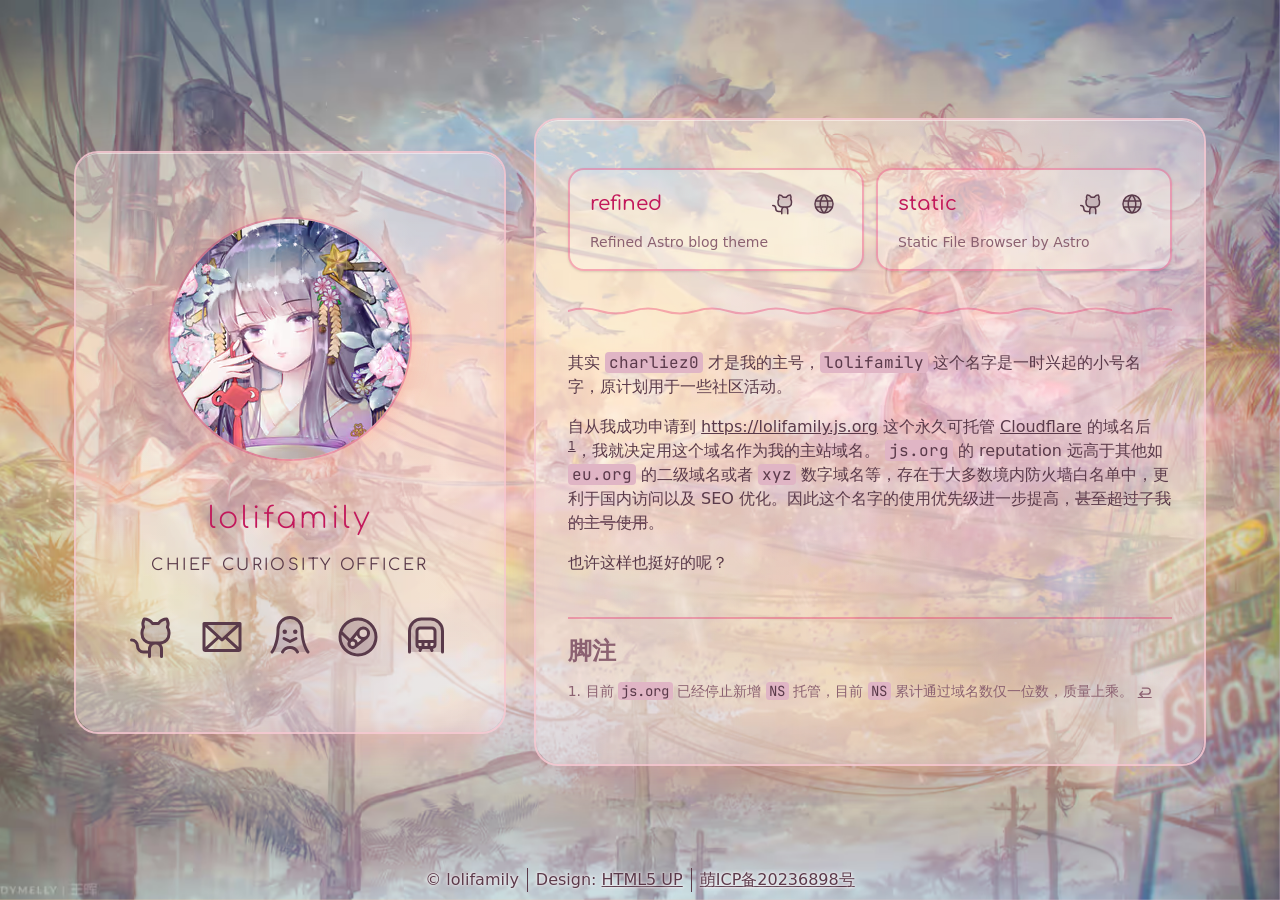
==== commit 72bbea7d: "Deploy 2026-05-02T16:51:09Z" ====
--- a/index.html
+++ b/index.html
@@ -1 +1 @@
-<!DOCTYPE html><html class="scroll-smooth font-sans text-root antialiased" lang=zh-CN><head><meta charset=UTF-8><title>lolifamily&#39;s page</title><meta content=lolifamily name=author><meta content=lolifamily的个人主页，也许能找到你喜欢的东西吧 name=description><meta content="width=device-width,initial-scale=1" name=viewport><link href=/_astro/jetbrains-mono-latin-wght-normal.B9CIFXIH.woff2 rel=preload as=font crossorigin type=font/woff2><link href=/_astro/comfortaa-latin-wght-normal.CLB3k12Y.woff2 rel=preload as=font crossorigin type=font/woff2><link href=/_astro/runtime.NDZOfJWZ.js rel=modulepreload><meta content=#fff5f8 name=theme-color media="(prefers-color-scheme: light)"><meta content=#2a1018 name=theme-color media="(prefers-color-scheme: dark)"><meta content="light dark" name=color-scheme><link href=/_astro/favicon-32x32.BjgihrGF.png rel=icon sizes=32x32><link href=/_astro/favicon-192x192.Bv4p7RsF.png rel=icon sizes=192x192><link href=/_astro/favicon-180x180.AwXaWHlL.png rel=apple-touch-icon sizes=180x180><meta content=7_jEvDR3ggk6tLdJKrr-rNzJchC81DGeO2ZzSXPixcg name=google-site-verification><meta content=svGvv3mqZ3LG3oc6wLWauuJ_br6i1hkIUP_Zl3G3xGU name=google-site-verification><meta content=F887_8q9nOn1uZ9dJj3ws-Alw27KnunixJO_3m__Z-Q name=google-site-verification><meta content=29mDgzP9v9aE6S-Rug2DeShzpcR-Jv21wR2fgzRu2MU name=google-site-verification><meta content=o9tV4facW2oZw6oLUBQtEtiDDiUmA6r84Dn8hO9yxjs name=google-site-verification><meta content=Pee7tcDayUCumv1uBEndhQpK89bf6VLIddKptqd3DpA name=google-site-verification><meta content=true name=astro-view-transitions-enabled><meta content=animate name=astro-view-transitions-fallback><script src=/_astro/ClientRouter.astro_astro_type_script_index_0_lang.BNxsv0EF.js type=module></script><meta content=https://lolifamily.js.org/ name=canonical><link href=/sitemap-index.xml rel=sitemap><link href=https://lolifamily.js.org/ rel=canonical><meta content=article property=og:type><meta content=https://lolifamily.js.org/ property=og:url><meta content="lolifamily's page" property=og:title><meta content=lolifamily的个人主页，也许能找到你喜欢的东西吧 property=og:description><meta content=https://lolifamily.js.org/_astro/og-cover.Ca95uhge.jpg property=og:image><link href=/_astro/WaveDivider.C8-2RQua.css rel=stylesheet></head><body class="min-h-screen bg-canvas bg-[linear-gradient(60deg,var(--color-gradient-start)_5%,var(--color-gradient-end))] bg-fixed text-primary"><div class="pointer-events-none fixed inset-0 forced-colors:hidden"><picture><source srcset=/_astro/background.Ba_pMe0u_ZBuCkj.avif type=image/avif><img alt="background image" decoding=sync fetchpriority=high height=3333 loading=eager src=/_astro/background.Ba_pMe0u_ZeIcWC.webp width=5000 class="size-full object-cover"></picture><div class="absolute inset-0 hidden bg-[#1a0814]/55 mix-blend-multiply dark:block"></div></div><div class="relative flex min-h-screen flex-col items-center px-6 pt-6 md:px-8" data-content><div class="flex w-full flex-1 items-center justify-center"><main class="flex w-full flex-wrap items-center justify-center gap-7"><section class="relative isolate min-w-0 origin-center break-inside-avoid rounded-3xl border-2 border-border-soft px-8 shadow-card before:absolute before:inset-0 before:-z-10 before:rounded-3xl before:bg-card before:opacity-40 before:content-[''] dark:before:opacity-25 reduce-transparency:before:opacity-100 reduce-transparency:dark:before:opacity-100 update-fast:motion-safe:animate-[identity-card-enter_1s_ease-out_forwards] w-full max-w-108 py-16 text-center md:min-w-108"><div class="mx-auto mb-10 w-fit overflow-hidden rounded-full border-2 border-border shadow-avatar"><picture><source srcset="/_astro/avatar.BgUaoG8q_ZiXXIa.avif 240w, /_astro/avatar.BgUaoG8q_Z1XDIOx.avif 300w, /_astro/avatar.BgUaoG8q_ZDPvMR.avif 360w, /_astro/avatar.BgUaoG8q_Z2jvgTf.avif 420w, /_astro/avatar.BgUaoG8q_ZYH3Rz.avif 480w, /_astro/avatar.BgUaoG8q_K9yIB.avif 600w, /_astro/avatar.BgUaoG8q_4qtzc.avif 840w, /_astro/avatar.BgUaoG8q_2qbduG.avif 1200w" type=image/avif sizes="calc(clamp(1rem, 0.85rem + 0.15vw, 1.25rem) * 15)"><img alt="lolifamily's avatar" decoding=sync fetchpriority=high height=240 loading=eager src=/_astro/avatar.BgUaoG8q_Z1UTxBG.webp width=240 data-astro-image=constrained data-astro-image-fit=cover data-astro-image-pos=center data-zoom-src=/_astro/avatar.BgUaoG8q.jpg sizes="calc(clamp(1rem, 0.85rem + 0.15vw, 1.25rem) * 15)" srcset="/_astro/avatar.BgUaoG8q_Z1UTxBG.webp 240w, /_astro/avatar.BgUaoG8q_1tBP5R.webp 300w, /_astro/avatar.BgUaoG8q_Z2gL5Go.webp 360w, /_astro/avatar.BgUaoG8q_18Ki1a.webp 420w, /_astro/avatar.BgUaoG8q_2syv2P.webp 480w, /_astro/avatar.BgUaoG8q_ZQL09U.webp 600w, /_astro/avatar.BgUaoG8q_Z1xu5jk.webp 840w, /_astro/avatar.BgUaoG8q_Z8fYv.webp 1200w" style=width:15rem;height:15rem></picture></div><h1 class="mb-3 font-identity text-3xl font-light tracking-widest text-card-heading">lolifamily</h1><p class="mb-8 font-identity text-base/loose tracking-[0.15em] text-primary uppercase">Chief Curiosity Officer</p><nav><ul class="flex justify-center gap-5"><li><a href=https://github.com/lolifamily class="inline-block text-primary transition-[scale,color,text-shadow] duration-200 hover:text-hover hover:[text-shadow:0_0_8px_color-mix(in_srgb,var(--color-hover)_50%,transparent)] forced-colors:transition-transform forced-colors:hover:text-[Highlight] motion-safe:update-fast:hover:scale-110" title=GitHub><svg width="3rem" height="3rem" fill="currentColor" viewBox="0 0 256 256"><path d="M208 104v8a48 48 0 0 1-48 48h-24a32 32 0 0 1 32 32v40h-64v-40a32 32 0 0 1 32-32h-24a48 48 0 0 1-48-48v-8a49.3 49.3 0 0 1 8.51-27.3A51.92 51.92 0 0 1 76 32a52 52 0 0 1 43.83 24h32.34A52 52 0 0 1 196 32a51.92 51.92 0 0 1 3.49 44.7A49.3 49.3 0 0 1 208 104" opacity=".2"/><path d="M208.3 75.68A59.74 59.74 0 0 0 202.93 28a8 8 0 0 0-6.93-4 59.75 59.75 0 0 0-48 24h-24a59.75 59.75 0 0 0-48-24 8 8 0 0 0-6.93 4 59.78 59.78 0 0 0-5.38 47.68A58.14 58.14 0 0 0 56 104v8a56.06 56.06 0 0 0 48.44 55.47A39.8 39.8 0 0 0 96 192v8H72a24 24 0 0 1-24-24 40 40 0 0 0-40-40 8 8 0 0 0 0 16 24 24 0 0 1 24 24 40 40 0 0 0 40 40h24v16a8 8 0 0 0 16 0v-40a24 24 0 0 1 48 0v40a8 8 0 0 0 16 0v-40a39.8 39.8 0 0 0-8.44-24.53A56.06 56.06 0 0 0 216 112v-8a58 58 0 0 0-7.7-28.32M200 112a40 40 0 0 1-40 40h-48a40 40 0 0 1-40-40v-8a41.74 41.74 0 0 1 6.9-22.48 8 8 0 0 0 1.1-7.69 43.8 43.8 0 0 1 .79-33.58 43.88 43.88 0 0 1 32.32 20.06 8 8 0 0 0 6.71 3.69h32.35a8 8 0 0 0 6.74-3.69 43.87 43.87 0 0 1 32.32-20.06 43.8 43.8 0 0 1 .77 33.58 8.09 8.09 0 0 0 1 7.65 41.76 41.76 0 0 1 7 22.52Z"/></svg></a></li><li><a href=mailto:lolifamilies@gmail.com class="inline-block text-primary transition-[scale,color,text-shadow] duration-200 hover:text-hover hover:[text-shadow:0_0_8px_color-mix(in_srgb,var(--color-hover)_50%,transparent)] forced-colors:transition-transform forced-colors:hover:text-[Highlight] motion-safe:update-fast:hover:scale-110" title=Email><svg width="3rem" height="3rem" fill="currentColor" viewBox="0 0 256 256"><path d="m224 56-96 88-96-88Z" opacity=".2"/><path d="M224 48H32a8 8 0 0 0-8 8v136a16 16 0 0 0 16 16h176a16 16 0 0 0 16-16V56a8 8 0 0 0-8-8m-96 85.15L52.57 64h150.86ZM98.71 128 40 181.81V74.19Zm11.84 10.85 12 11.05a8 8 0 0 0 10.82 0l12-11.05 58 53.15H52.57ZM157.29 128 216 74.18v107.64Z"/></svg></a></li><li><a href=https://linux.do/u/charliez0/summary class="inline-block text-primary transition-[scale,color,text-shadow] duration-200 hover:text-hover hover:[text-shadow:0_0_8px_color-mix(in_srgb,var(--color-hover)_50%,transparent)] forced-colors:transition-transform forced-colors:hover:text-[Highlight] motion-safe:update-fast:hover:scale-110" title=LinuxDo><svg width="3rem" height="3rem" fill="currentColor" viewBox="0 0 256 256"><path d="M224 208h-56c-8-14.35-22.91-24-40-24s-32 9.65-40 24H32s32-40 32-120a64 64 0 0 1 128 0c0 80 32 120 32 120" opacity=".2"/><path d="M229 214.25a8 8 0 0 1-11.24-1.25C216.39 211.27 184 169.86 184 88a56 56 0 0 0-112 0c0 81.86-32.37 123.27-33.75 125a8 8 0 0 1-12.51-10c.15-.2 7.69-9.9 15.13-28.74C47.77 156.8 56 127.64 56 88a72 72 0 0 1 144 0c0 39.64 8.23 68.8 15.13 86.28 7.48 18.94 15.06 28.64 15.14 28.74a8 8 0 0 1-1.27 11.23M100 88a12 12 0 1 0 12 12 12 12 0 0 0-12-12m68 12a12 12 0 1 0-12 12 12 12 0 0 0 12-12m-68.42 28.84a8 8 0 0 0-7.15 14.31l32 16a7.94 7.94 0 0 0 7.15 0l32-16a8 8 0 0 0-7.16-14.31L128 143.05ZM128 176a54.07 54.07 0 0 0-47 28.11 8 8 0 1 0 14 7.78 37.35 37.35 0 0 1 66 0 8 8 0 0 0 14-7.78A54.07 54.07 0 0 0 128 176"/></svg></a></li><li><a href=https://steamcommunity.com/id/charliez0sp class="inline-block text-primary transition-[scale,color,text-shadow] duration-200 hover:text-hover hover:[text-shadow:0_0_8px_color-mix(in_srgb,var(--color-hover)_50%,transparent)] forced-colors:transition-transform forced-colors:hover:text-[Highlight] motion-safe:update-fast:hover:scale-110" title=Steam><svg width="3rem" height="3rem" fill="currentColor" viewBox="0 0 256 256"><path d="M128 32a96 96 0 1 0 96 96 96 96 0 0 0-96-96m45.81 97.61-61.09 49.82a20 20 0 0 1-28.15-28.15l49.82-61.09a28 28 0 1 1 39.42 39.42" opacity=".2"/><path d="M128 24a104 104 0 1 0 104 104A104.11 104.11 0 0 0 128 24m-10.61 161.92 62-50.55a36 36 0 1 0-51.14-50.23l-43 52.73L45.28 98A88 88 0 1 1 40 128a90 90 0 0 1 .8-11.88l34.57 34.57a28 28 0 0 0 42 35.23Zm4.19-67.37a36.18 36.18 0 0 0 23.87 23.87l-18.26 14.89a28.11 28.11 0 0 0-20.5-20.5ZM156 128a20 20 0 1 1 20-20 20 20 0 0 1-20 20m-56 24a12 12 0 1 1-12 12 12 12 0 0 1 12-12"/></svg></a></li><li><a href=https://www.travellings.cn/go.html class="inline-block text-primary transition-[scale,color,text-shadow] duration-200 hover:text-hover hover:[text-shadow:0_0_8px_color-mix(in_srgb,var(--color-hover)_50%,transparent)] forced-colors:transition-transform forced-colors:hover:text-[Highlight] motion-safe:update-fast:hover:scale-110" title=Travelling><svg width="3rem" height="3rem" fill="currentColor" viewBox="0 0 256 256"><path d="M152 32h-48a64 64 0 0 0-64 64v112h176V96a64 64 0 0 0-64-64m24 136a16 16 0 0 1-16 16H96a16 16 0 0 1-16-16V96a16 16 0 0 1 16-16h64a16 16 0 0 1 16 16Z" opacity=".2"/><path d="M224 96v112a8 8 0 0 1-16 0V96a56.06 56.06 0 0 0-56-56h-48a56.06 56.06 0 0 0-56 56v112a8 8 0 0 1-16 0V96a72.08 72.08 0 0 1 72-72h48a72.08 72.08 0 0 1 72 72m-40 0v72a24 24 0 0 1-19.29 23.53l2.45 4.89a8 8 0 0 1-14.32 7.16L147.06 192h-38.12l-5.78 11.58a8 8 0 0 1-14.32-7.16l2.45-4.89A24 24 0 0 1 72 168V96a24 24 0 0 1 24-24h64a24 24 0 0 1 24 24m-96 0v48h80V96a8 8 0 0 0-8-8H96a8 8 0 0 0-8 8m32 64v16h16v-16Zm-24 16h8v-16H88v8a8 8 0 0 0 8 8m72-8v-8h-16v16h8a8 8 0 0 0 8-8"/></svg></a></li></ul></nav></section><section class="relative isolate min-w-0 origin-center break-inside-avoid rounded-3xl border-2 border-border-soft px-8 shadow-card before:absolute before:inset-0 before:-z-10 before:rounded-3xl before:bg-card before:opacity-40 before:content-[''] dark:before:opacity-25 reduce-transparency:before:opacity-100 reduce-transparency:dark:before:opacity-100 update-fast:motion-safe:animate-[identity-card-enter_1s_ease-out_forwards] flex w-full max-w-2xl flex-col gap-8 self-stretch py-12 md:min-w-108"><section aria-label=Projects><ul class="grid grid-cols-1 gap-3 sm:grid-cols-2"><li class="group flex flex-col gap-2 rounded-2xl border-2 border-border bg-white/25 px-5 py-4 shadow-sm transition-[background-color,box-shadow] duration-300 hover:bg-white/40 hover:shadow-md dark:bg-white/5 dark:hover:bg-white/10 forced-colors:hover:border-[Highlight]"><div class="flex items-center justify-between gap-2"><h2 class="min-w-0 truncate font-identity text-xl font-medium text-card-heading transition-colors group-hover:text-hover">refined</h2><ul class="flex shrink-0 gap-1"><li><a href=https://github.com/loliblogs/Refined class="inline-flex size-9 items-center justify-center rounded-full text-primary transition-[scale,background-color,color] duration-200 hover:bg-hover/15 hover:text-hover forced-colors:transition-transform forced-colors:hover:text-[Highlight] motion-safe:update-fast:hover:scale-110" title=GitHub><svg width="1.5rem" height="1.5rem" fill="currentColor" viewBox="0 0 256 256"><path d="M208 104v8a48 48 0 0 1-48 48h-24a32 32 0 0 1 32 32v40h-64v-40a32 32 0 0 1 32-32h-24a48 48 0 0 1-48-48v-8a49.3 49.3 0 0 1 8.51-27.3A51.92 51.92 0 0 1 76 32a52 52 0 0 1 43.83 24h32.34A52 52 0 0 1 196 32a51.92 51.92 0 0 1 3.49 44.7A49.3 49.3 0 0 1 208 104" opacity=".2"/><path d="M208.3 75.68A59.74 59.74 0 0 0 202.93 28a8 8 0 0 0-6.93-4 59.75 59.75 0 0 0-48 24h-24a59.75 59.75 0 0 0-48-24 8 8 0 0 0-6.93 4 59.78 59.78 0 0 0-5.38 47.68A58.14 58.14 0 0 0 56 104v8a56.06 56.06 0 0 0 48.44 55.47A39.8 39.8 0 0 0 96 192v8H72a24 24 0 0 1-24-24 40 40 0 0 0-40-40 8 8 0 0 0 0 16 24 24 0 0 1 24 24 40 40 0 0 0 40 40h24v16a8 8 0 0 0 16 0v-40a24 24 0 0 1 48 0v40a8 8 0 0 0 16 0v-40a39.8 39.8 0 0 0-8.44-24.53A56.06 56.06 0 0 0 216 112v-8a58 58 0 0 0-7.7-28.32M200 112a40 40 0 0 1-40 40h-48a40 40 0 0 1-40-40v-8a41.74 41.74 0 0 1 6.9-22.48 8 8 0 0 0 1.1-7.69 43.8 43.8 0 0 1 .79-33.58 43.88 43.88 0 0 1 32.32 20.06 8 8 0 0 0 6.71 3.69h32.35a8 8 0 0 0 6.74-3.69 43.87 43.87 0 0 1 32.32-20.06 43.8 43.8 0 0 1 .77 33.58 8.09 8.09 0 0 0 1 7.65 41.76 41.76 0 0 1 7 22.52Z"/></svg></a></li><li><a href=https://blog.lolifamily.js.org class="inline-flex size-9 items-center justify-center rounded-full text-primary transition-[scale,background-color,color] duration-200 hover:bg-hover/15 hover:text-hover forced-colors:transition-transform forced-colors:hover:text-[Highlight] motion-safe:update-fast:hover:scale-110" title=Live><svg width="1.5rem" height="1.5rem" fill="currentColor" viewBox="0 0 256 256"><path d="M224 128a96 96 0 1 1-96-96 96 96 0 0 1 96 96" opacity=".2"/><path d="M128 24a104 104 0 1 0 104 104A104.12 104.12 0 0 0 128 24m88 104a87.6 87.6 0 0 1-3.33 24h-38.51a157.4 157.4 0 0 0 0-48h38.51a87.6 87.6 0 0 1 3.33 24m-114 40h52a115.1 115.1 0 0 1-26 45 115.3 115.3 0 0 1-26-45m-3.9-16a140.8 140.8 0 0 1 0-48h59.88a140.8 140.8 0 0 1 0 48ZM40 128a87.6 87.6 0 0 1 3.33-24h38.51a157.4 157.4 0 0 0 0 48H43.33A87.6 87.6 0 0 1 40 128m114-40h-52a115.1 115.1 0 0 1 26-45 115.3 115.3 0 0 1 26 45m52.33 0h-35.62a135.3 135.3 0 0 0-22.3-45.6A88.29 88.29 0 0 1 206.37 88Zm-98.74-45.6A135.3 135.3 0 0 0 85.29 88H49.63a88.29 88.29 0 0 1 57.96-45.6M49.63 168h35.66a135.3 135.3 0 0 0 22.3 45.6A88.29 88.29 0 0 1 49.63 168m98.78 45.6a135.3 135.3 0 0 0 22.3-45.6h35.66a88.29 88.29 0 0 1-57.96 45.6"/></svg></a></li></ul></div><p class="text-sm/relaxed text-secondary">Refined Astro blog theme</p></li><li class="group flex flex-col gap-2 rounded-2xl border-2 border-border bg-white/25 px-5 py-4 shadow-sm transition-[background-color,box-shadow] duration-300 hover:bg-white/40 hover:shadow-md dark:bg-white/5 dark:hover:bg-white/10 forced-colors:hover:border-[Highlight]"><div class="flex items-center justify-between gap-2"><h2 class="min-w-0 truncate font-identity text-xl font-medium text-card-heading transition-colors group-hover:text-hover">static</h2><ul class="flex shrink-0 gap-1"><li><a href=https://github.com/lolifamily/static class="inline-flex size-9 items-center justify-center rounded-full text-primary transition-[scale,background-color,color] duration-200 hover:bg-hover/15 hover:text-hover forced-colors:transition-transform forced-colors:hover:text-[Highlight] motion-safe:update-fast:hover:scale-110" title=GitHub><svg width="1.5rem" height="1.5rem" fill="currentColor" viewBox="0 0 256 256"><path d="M208 104v8a48 48 0 0 1-48 48h-24a32 32 0 0 1 32 32v40h-64v-40a32 32 0 0 1 32-32h-24a48 48 0 0 1-48-48v-8a49.3 49.3 0 0 1 8.51-27.3A51.92 51.92 0 0 1 76 32a52 52 0 0 1 43.83 24h32.34A52 52 0 0 1 196 32a51.92 51.92 0 0 1 3.49 44.7A49.3 49.3 0 0 1 208 104" opacity=".2"/><path d="M208.3 75.68A59.74 59.74 0 0 0 202.93 28a8 8 0 0 0-6.93-4 59.75 59.75 0 0 0-48 24h-24a59.75 59.75 0 0 0-48-24 8 8 0 0 0-6.93 4 59.78 59.78 0 0 0-5.38 47.68A58.14 58.14 0 0 0 56 104v8a56.06 56.06 0 0 0 48.44 55.47A39.8 39.8 0 0 0 96 192v8H72a24 24 0 0 1-24-24 40 40 0 0 0-40-40 8 8 0 0 0 0 16 24 24 0 0 1 24 24 40 40 0 0 0 40 40h24v16a8 8 0 0 0 16 0v-40a24 24 0 0 1 48 0v40a8 8 0 0 0 16 0v-40a39.8 39.8 0 0 0-8.44-24.53A56.06 56.06 0 0 0 216 112v-8a58 58 0 0 0-7.7-28.32M200 112a40 40 0 0 1-40 40h-48a40 40 0 0 1-40-40v-8a41.74 41.74 0 0 1 6.9-22.48 8 8 0 0 0 1.1-7.69 43.8 43.8 0 0 1 .79-33.58 43.88 43.88 0 0 1 32.32 20.06 8 8 0 0 0 6.71 3.69h32.35a8 8 0 0 0 6.74-3.69 43.87 43.87 0 0 1 32.32-20.06 43.8 43.8 0 0 1 .77 33.58 8.09 8.09 0 0 0 1 7.65 41.76 41.76 0 0 1 7 22.52Z"/></svg></a></li><li><a href=https://static.lolifamily.js.org class="inline-flex size-9 items-center justify-center rounded-full text-primary transition-[scale,background-color,color] duration-200 hover:bg-hover/15 hover:text-hover forced-colors:transition-transform forced-colors:hover:text-[Highlight] motion-safe:update-fast:hover:scale-110" title=Live><svg width="1.5rem" height="1.5rem" fill="currentColor" viewBox="0 0 256 256"><path d="M224 128a96 96 0 1 1-96-96 96 96 0 0 1 96 96" opacity=".2"/><path d="M128 24a104 104 0 1 0 104 104A104.12 104.12 0 0 0 128 24m88 104a87.6 87.6 0 0 1-3.33 24h-38.51a157.4 157.4 0 0 0 0-48h38.51a87.6 87.6 0 0 1 3.33 24m-114 40h52a115.1 115.1 0 0 1-26 45 115.3 115.3 0 0 1-26-45m-3.9-16a140.8 140.8 0 0 1 0-48h59.88a140.8 140.8 0 0 1 0 48ZM40 128a87.6 87.6 0 0 1 3.33-24h38.51a157.4 157.4 0 0 0 0 48H43.33A87.6 87.6 0 0 1 40 128m114-40h-52a115.1 115.1 0 0 1 26-45 115.3 115.3 0 0 1 26 45m52.33 0h-35.62a135.3 135.3 0 0 0-22.3-45.6A88.29 88.29 0 0 1 206.37 88Zm-98.74-45.6A135.3 135.3 0 0 0 85.29 88H49.63a88.29 88.29 0 0 1 57.96-45.6M49.63 168h35.66a135.3 135.3 0 0 0 22.3 45.6A88.29 88.29 0 0 1 49.63 168m98.78 45.6a135.3 135.3 0 0 0 22.3-45.6h35.66a88.29 88.29 0 0 1-57.96 45.6"/></svg></a></li></ul></div><p class="text-sm/relaxed text-secondary">Static File Browser by Astro</p></li></ul></section><svg aria-hidden="true" class="block h-4 w-full text-border forced-colors:invisible"><defs><pattern id="a" width="128" height="16" x="0" y="0" patternUnits="userSpaceOnUse"><path fill="none" stroke="currentColor" stroke-linecap="round" stroke-linejoin="round" stroke-width="2" d="M0 8q16-5 32 0t32 0 32 0 32 0"/></pattern></defs><rect width="100%" height="16" fill="url(#a)"/></svg><article data-markdown><p>其实 <code>charliez0</code> 才是我的主号，<code>lolifamily</code> 这个名字是一时兴起的小号名字，原计划用于一些社区活动。</p><p>自从我成功申请到 <a href=https://lolifamily.js.org>https://lolifamily.js.org</a> 这个永久可托管 <a href=https://www.cloudflare.com/>Cloudflare</a> 的域名后<sup><a href=#user-content-fn-1 aria-describedby=footnote-label data-footnote-ref="" id=user-content-fnref-1>1</a></sup>，我就决定用这个域名作为我的主站域名。 <code>js.org</code> 的 reputation 远高于其他如 <code>eu.org</code> 的二级域名或者 <code>xyz</code> 数字域名等，存在于大多数境内防火墙白名单中，更利于国内访问以及 SEO 优化。因此这个名字的使用优先级进一步提高，<del>甚至超过了我的主号使用</del>。</p><p>也许这样也挺好的呢？</p><section class=footnotes data-footnotes=""><h2 class=sr-only id=footnote-label>脚注</h2><ol><li id=user-content-fn-1><p>目前 <code>js.org</code> 已经停止新增 <code>NS</code> 托管，目前 <code>NS</code> 累计通过域名数仅一位数，质量上乘。 <a href=#user-content-fnref-1 class=data-footnote-backref aria-label="返回引用 1" data-footnote-backref=""> </a></p></li></ol></section></article></section></main></div><footer class="w-full py-2 text-center text-base text-primary [text-shadow:0_0_4px_var(--color-canvas),0_0_2px_var(--color-canvas)]"><ul class="flex flex-wrap justify-center [&>li]:px-2 [&>li:not(:first-child)]:border-l [&>li:not(:first-child)]:border-primary"><li>&copy; lolifamily</li><li>Design: <a href=https://html5up.net class="transition-colors hover:text-hover forced-colors:hover:text-[Highlight]"><span class=underline>HTML5 UP</span></a></li><li><a href="https://icp.gov.moe/?keyword=20236898" class="transition-colors hover:text-hover forced-colors:hover:text-[Highlight]" target=_blank><span class=underline>萌ICP备20236898号</span></a></li></ul></footer></div><style>astro-island,astro-slot,astro-static-slot{display:contents}</style><script>(self.Astro||(self.Astro={})).idle=(e,t)=>{let i=async()=>{await(await e())()},l="object"==typeof t.value?t.value:void 0,o={timeout:null==l?void 0:l.timeout};"requestIdleCallback"in window?window.requestIdleCallback(i,o):setTimeout(i,o.timeout||200)},window.dispatchEvent(new Event("astro:idle"))</script><script>(()=>{var t=Object.defineProperty,e=(e,n,r)=>((e,n,r)=>n in e?t(e,n,{enumerable:!0,configurable:!0,writable:!0,value:r}):e[n]=r)(e,"symbol"!=typeof n?n+"":n,r),n=new Set(["__proto__","constructor","prototype"]);{let t={0:t=>s(t),1:t=>o(t),2:t=>new RegExp(t),3:t=>new Date(t),4:t=>new Map(o(t)),5:t=>new Set(o(t)),6:t=>BigInt(t),7:t=>new URL(t),8:t=>new Uint8Array(t),9:t=>new Uint16Array(t),10:t=>new Uint32Array(t),11:t=>Number.POSITIVE_INFINITY*t},r=e=>{let[n,r]=e;return n in t?t[n](r):void 0},o=t=>t.map(r),s=t=>"object"!=typeof t||null===t?t:Object.fromEntries(Object.entries(t).map(([t,e])=>[t,r(e)]));class i extends HTMLElement{constructor(){super(...arguments),e(this,"Component"),e(this,"hydrator"),e(this,"hydrate",async()=>{var t;if(!this.hydrator||!this.isConnected)return;let e=null==(t=this.parentElement)?void 0:t.closest("astro-island[ssr]");if(e)return void e.addEventListener("astro:hydrate",this.hydrate,{once:!0});let n,r=this.querySelectorAll("astro-slot"),o={},i=this.querySelectorAll("template[data-astro-template]");for(let t of i){let e=t.closest(this.tagName);null!=e&&e.isSameNode(this)&&(o[t.getAttribute("data-astro-template")||"default"]=t.innerHTML,t.remove())}for(let t of r){let e=t.closest(this.tagName);null!=e&&e.isSameNode(this)&&(o[t.getAttribute("name")||"default"]=t.innerHTML)}try{n=this.hasAttribute("props")?s(JSON.parse(this.getAttribute("props"))):{}}catch(t){let e=this.getAttribute("component-url")||"<unknown>",n=this.getAttribute("component-export");throw n&&(e+=` (export ${n})`),console.error(`[hydrate] Error parsing props for component ${e}`,this.getAttribute("props"),t),t}await this.hydrator(this)(this.Component,n,o,{client:this.getAttribute("client")}),this.removeAttribute("ssr"),this.dispatchEvent(new CustomEvent("astro:hydrate"))}),e(this,"unmount",()=>{this.isConnected||this.dispatchEvent(new CustomEvent("astro:unmount"))})}disconnectedCallback(){document.removeEventListener("astro:after-swap",this.unmount),document.addEventListener("astro:after-swap",this.unmount,{once:!0})}connectedCallback(){if(this.hasAttribute("await-children")&&"interactive"!==document.readyState&&"complete"!==document.readyState){let t=()=>{document.removeEventListener("DOMContentLoaded",t),e.disconnect(),this.childrenConnectedCallback()},e=new MutationObserver(()=>{var e;(null==(e=this.lastChild)?void 0:e.nodeType)===Node.COMMENT_NODE&&"astro:end"===this.lastChild.nodeValue&&(this.lastChild.remove(),t())});e.observe(this,{childList:!0}),document.addEventListener("DOMContentLoaded",t)}else this.childrenConnectedCallback()}async childrenConnectedCallback(){let t=this.getAttribute("before-hydration-url");t&&await import(t),this.start()}async start(){let t=JSON.parse(this.getAttribute("opts")),e=this.getAttribute("client");if(void 0!==Astro[e])try{await Astro[e](async()=>{let t=this.getAttribute("renderer-url"),[e,{default:r}]=await Promise.all([import(this.getAttribute("component-url")),t?import(t):()=>()=>{}]),o=this.getAttribute("component-export")||"default";if(o.includes(".")){this.Component=e;for(let t of o.split(".")){if(n.has(t)||!this.Component||"object"!=typeof this.Component&&"function"!=typeof this.Component||!Object.hasOwn(this.Component,t))throw new Error(`Invalid component export path: ${o}`);this.Component=this.Component[t]}}else{if(n.has(o))throw new Error(`Invalid component export path: ${o}`);this.Component=e[o]}return this.hydrator=r,this.hydrate},t,this)}catch(t){console.error("[astro-island] Error hydrating %s",this.getAttribute("component-url"),t)}else window.addEventListener(`astro:${e}`,()=>this.start(),{once:!0})}attributeChangedCallback(){this.hydrate()}}e(i,"observedAttributes",["props"]),customElements.get("astro-island")||customElements.define("astro-island",i)}})()</script><script>window._$HY||(e=>{let t=e=>e&&e.hasAttribute&&(e.hasAttribute("data-hk")?e:t(e.host&&e.host.nodeType?e.host:e.parentNode));["click","input"].forEach(o=>document.addEventListener(o,o=>{if(!e.events)return;let s=t(o.composedPath&&o.composedPath()[0]||o.target);s&&!e.completed.has(s)&&e.events.push([s,o])}))})(_$HY={events:[],completed:new WeakSet,r:{},fe(){}})</script><astro-island client=idle component-export=default component-url=/_astro/MediumZoom.DHj6Zx3e.js data-solid-render-id=s0 opts={&quot;name&quot;:&quot;MediumZoom&quot;,&quot;value&quot;:true} props={} renderer-url=/_astro/client.wH4mQu50.js ssr uid=HdsD9></astro-island></body></html>+<!DOCTYPE html><html class="scroll-smooth font-sans text-root antialiased" lang=zh-CN><head><meta charset=UTF-8><title>lolifamily&#39;s page</title><meta content=lolifamily name=author><meta content=lolifamily的个人主页，也许能找到你喜欢的东西吧 name=description><meta content="width=device-width,initial-scale=1" name=viewport><link href=/_astro/jetbrains-mono-latin-wght-normal.B9CIFXIH.woff2 rel=preload as=font crossorigin type=font/woff2><link href=/_astro/comfortaa-latin-wght-normal.CLB3k12Y.woff2 rel=preload as=font crossorigin type=font/woff2><link href=/_astro/runtime.NDZOfJWZ.js rel=modulepreload><meta content=#fff5f8 name=theme-color media="(prefers-color-scheme: light)"><meta content=#2a1018 name=theme-color media="(prefers-color-scheme: dark)"><meta content="light dark" name=color-scheme><link href=/_astro/favicon-32x32.BjgihrGF.png rel=icon sizes=32x32><link href=/_astro/favicon-192x192.Bv4p7RsF.png rel=icon sizes=192x192><link href=/_astro/favicon-180x180.AwXaWHlL.png rel=apple-touch-icon sizes=180x180><meta content=7_jEvDR3ggk6tLdJKrr-rNzJchC81DGeO2ZzSXPixcg name=google-site-verification><meta content=svGvv3mqZ3LG3oc6wLWauuJ_br6i1hkIUP_Zl3G3xGU name=google-site-verification><meta content=F887_8q9nOn1uZ9dJj3ws-Alw27KnunixJO_3m__Z-Q name=google-site-verification><meta content=29mDgzP9v9aE6S-Rug2DeShzpcR-Jv21wR2fgzRu2MU name=google-site-verification><meta content=o9tV4facW2oZw6oLUBQtEtiDDiUmA6r84Dn8hO9yxjs name=google-site-verification><meta content=Pee7tcDayUCumv1uBEndhQpK89bf6VLIddKptqd3DpA name=google-site-verification><meta content=true name=astro-view-transitions-enabled><meta content=animate name=astro-view-transitions-fallback><script src=/_astro/ClientRouter.astro_astro_type_script_index_0_lang.BNxsv0EF.js type=module></script><meta content=https://lolifamily.js.org/ name=canonical><link href=/sitemap-index.xml rel=sitemap><link href=https://lolifamily.js.org/ rel=canonical><meta content=article property=og:type><meta content=https://lolifamily.js.org/ property=og:url><meta content="lolifamily's page" property=og:title><meta content=lolifamily的个人主页，也许能找到你喜欢的东西吧 property=og:description><meta content=https://lolifamily.js.org/_astro/og-cover.Ca95uhge.jpg property=og:image><link href=/_astro/WaveDivider.o9J4e_Q7.css rel=stylesheet></head><body class="min-h-screen bg-canvas bg-[linear-gradient(60deg,var(--color-gradient-start)_5%,var(--color-gradient-end))] bg-fixed text-primary"><div class="pointer-events-none fixed inset-0 forced-colors:hidden"><picture><source srcset="/_astro/background.Ba_pMe0u_CjWq9.avif 640w, /_astro/background.Ba_pMe0u_2bW0FO.avif 750w, /_astro/background.Ba_pMe0u_p4Jla.avif 828w, /_astro/background.Ba_pMe0u_ZUIKB4.avif 1080w, /_astro/background.Ba_pMe0u_ZW1UJQ.avif 1280w, /_astro/background.Ba_pMe0u_2oFHqv.avif 1668w, /_astro/background.Ba_pMe0u_Z1aW2xa.avif 2048w, /_astro/background.Ba_pMe0u_269Bkm.avif 2560w" type=image/avif><img alt="background image" data-astro-image=full-width data-astro-image-fit=cover data-astro-image-pos=center decoding=sync fetchpriority=high height=3333 loading=eager sizes=100vw src=/_astro/background.Ba_pMe0u_2hS4LY.webp srcset="/_astro/background.Ba_pMe0u_1PQBOl.webp 640w, /_astro/background.Ba_pMe0u_Z1EHsIU.webp 750w, /_astro/background.Ba_pMe0u_1CBoJm.webp 828w, /_astro/background.Ba_pMe0u_1lsJWu.webp 1080w, /_astro/background.Ba_pMe0u_1kazNH.webp 1280w, /_astro/background.Ba_pMe0u_1WfIwH.webp 1668w, /_astro/background.Ba_pMe0u_Z1Cn1qX.webp 2048w, /_astro/background.Ba_pMe0u_1DICqy.webp 2560w" width=5000 class="h-full! object-cover"></picture><div class="absolute inset-0 hidden bg-[#1a0814]/55 mix-blend-multiply dark:block"></div></div><div class="relative flex min-h-screen flex-col items-center px-6 pt-6 md:px-8" data-content><div class="flex w-full flex-1 items-center justify-center"><main class="flex w-full flex-wrap items-center justify-center gap-7"><section class="relative isolate min-w-0 origin-center break-inside-avoid rounded-3xl border-2 border-border-soft px-8 shadow-card before:absolute before:inset-0 before:-z-10 before:rounded-3xl before:bg-card before:opacity-40 before:content-[''] dark:before:opacity-25 reduce-transparency:before:opacity-100 reduce-transparency:dark:before:opacity-100 update-fast:motion-safe:animate-[identity-card-enter_1s_ease-out_forwards] w-full max-w-108 py-16 text-center md:min-w-108"><div class="mx-auto mb-10 w-fit overflow-hidden rounded-full border-2 border-border shadow-avatar"><picture><source srcset="/_astro/avatar.BgUaoG8q_ZiXXIa.avif 240w, /_astro/avatar.BgUaoG8q_Z1XDIOx.avif 300w, /_astro/avatar.BgUaoG8q_ZDPvMR.avif 360w, /_astro/avatar.BgUaoG8q_Z2jvgTf.avif 420w, /_astro/avatar.BgUaoG8q_ZYH3Rz.avif 480w, /_astro/avatar.BgUaoG8q_K9yIB.avif 600w, /_astro/avatar.BgUaoG8q_4qtzc.avif 840w, /_astro/avatar.BgUaoG8q_2qbduG.avif 1200w" type=image/avif sizes="calc(clamp(1rem, 0.85rem + 0.15vw, 1.25rem) * 15)"><img alt="lolifamily's avatar" data-astro-image=constrained data-astro-image-fit=cover data-astro-image-pos=center decoding=sync fetchpriority=high height=240 loading=eager sizes="calc(clamp(1rem, 0.85rem + 0.15vw, 1.25rem) * 15)" src=/_astro/avatar.BgUaoG8q_Z1UTxBG.webp srcset="/_astro/avatar.BgUaoG8q_Z1UTxBG.webp 240w, /_astro/avatar.BgUaoG8q_1tBP5R.webp 300w, /_astro/avatar.BgUaoG8q_Z2gL5Go.webp 360w, /_astro/avatar.BgUaoG8q_18Ki1a.webp 420w, /_astro/avatar.BgUaoG8q_2syv2P.webp 480w, /_astro/avatar.BgUaoG8q_ZQL09U.webp 600w, /_astro/avatar.BgUaoG8q_Z1xu5jk.webp 840w, /_astro/avatar.BgUaoG8q_Z8fYv.webp 1200w" width=240 data-zoom-src=/_astro/avatar.BgUaoG8q.jpg style=width:15rem;height:15rem></picture></div><h1 class="mb-3 font-identity text-3xl font-light tracking-widest text-card-heading">lolifamily</h1><p class="mb-8 font-identity text-base/loose tracking-[0.15em] text-primary uppercase">Chief Curiosity Officer</p><nav><ul class="flex justify-center gap-5"><li><a href=https://github.com/lolifamily class="inline-block text-primary transition-[scale,color,text-shadow] duration-200 hover:text-hover hover:[text-shadow:0_0_8px_color-mix(in_srgb,var(--color-hover)_50%,transparent)] forced-colors:transition-transform forced-colors:hover:text-[Highlight] motion-safe:update-fast:hover:scale-110" title=GitHub><svg width="3rem" height="3rem" fill="currentColor" viewBox="0 0 256 256"><path d="M208 104v8a48 48 0 0 1-48 48h-24a32 32 0 0 1 32 32v40h-64v-40a32 32 0 0 1 32-32h-24a48 48 0 0 1-48-48v-8a49.3 49.3 0 0 1 8.51-27.3A51.92 51.92 0 0 1 76 32a52 52 0 0 1 43.83 24h32.34A52 52 0 0 1 196 32a51.92 51.92 0 0 1 3.49 44.7A49.3 49.3 0 0 1 208 104" opacity=".2"/><path d="M208.3 75.68A59.74 59.74 0 0 0 202.93 28a8 8 0 0 0-6.93-4 59.75 59.75 0 0 0-48 24h-24a59.75 59.75 0 0 0-48-24 8 8 0 0 0-6.93 4 59.78 59.78 0 0 0-5.38 47.68A58.14 58.14 0 0 0 56 104v8a56.06 56.06 0 0 0 48.44 55.47A39.8 39.8 0 0 0 96 192v8H72a24 24 0 0 1-24-24 40 40 0 0 0-40-40 8 8 0 0 0 0 16 24 24 0 0 1 24 24 40 40 0 0 0 40 40h24v16a8 8 0 0 0 16 0v-40a24 24 0 0 1 48 0v40a8 8 0 0 0 16 0v-40a39.8 39.8 0 0 0-8.44-24.53A56.06 56.06 0 0 0 216 112v-8a58 58 0 0 0-7.7-28.32M200 112a40 40 0 0 1-40 40h-48a40 40 0 0 1-40-40v-8a41.74 41.74 0 0 1 6.9-22.48 8 8 0 0 0 1.1-7.69 43.8 43.8 0 0 1 .79-33.58 43.88 43.88 0 0 1 32.32 20.06 8 8 0 0 0 6.71 3.69h32.35a8 8 0 0 0 6.74-3.69 43.87 43.87 0 0 1 32.32-20.06 43.8 43.8 0 0 1 .77 33.58 8.09 8.09 0 0 0 1 7.65 41.76 41.76 0 0 1 7 22.52Z"/></svg></a></li><li><a href=mailto:lolifamilies@gmail.com class="inline-block text-primary transition-[scale,color,text-shadow] duration-200 hover:text-hover hover:[text-shadow:0_0_8px_color-mix(in_srgb,var(--color-hover)_50%,transparent)] forced-colors:transition-transform forced-colors:hover:text-[Highlight] motion-safe:update-fast:hover:scale-110" title=Email><svg width="3rem" height="3rem" fill="currentColor" viewBox="0 0 256 256"><path d="m224 56-96 88-96-88Z" opacity=".2"/><path d="M224 48H32a8 8 0 0 0-8 8v136a16 16 0 0 0 16 16h176a16 16 0 0 0 16-16V56a8 8 0 0 0-8-8m-96 85.15L52.57 64h150.86ZM98.71 128 40 181.81V74.19Zm11.84 10.85 12 11.05a8 8 0 0 0 10.82 0l12-11.05 58 53.15H52.57ZM157.29 128 216 74.18v107.64Z"/></svg></a></li><li><a href=https://linux.do/u/charliez0/summary class="inline-block text-primary transition-[scale,color,text-shadow] duration-200 hover:text-hover hover:[text-shadow:0_0_8px_color-mix(in_srgb,var(--color-hover)_50%,transparent)] forced-colors:transition-transform forced-colors:hover:text-[Highlight] motion-safe:update-fast:hover:scale-110" title=LinuxDo><svg width="3rem" height="3rem" fill="currentColor" viewBox="0 0 256 256"><path d="M224 208h-56c-8-14.35-22.91-24-40-24s-32 9.65-40 24H32s32-40 32-120a64 64 0 0 1 128 0c0 80 32 120 32 120" opacity=".2"/><path d="M229 214.25a8 8 0 0 1-11.24-1.25C216.39 211.27 184 169.86 184 88a56 56 0 0 0-112 0c0 81.86-32.37 123.27-33.75 125a8 8 0 0 1-12.51-10c.15-.2 7.69-9.9 15.13-28.74C47.77 156.8 56 127.64 56 88a72 72 0 0 1 144 0c0 39.64 8.23 68.8 15.13 86.28 7.48 18.94 15.06 28.64 15.14 28.74a8 8 0 0 1-1.27 11.23M100 88a12 12 0 1 0 12 12 12 12 0 0 0-12-12m68 12a12 12 0 1 0-12 12 12 12 0 0 0 12-12m-68.42 28.84a8 8 0 0 0-7.15 14.31l32 16a7.94 7.94 0 0 0 7.15 0l32-16a8 8 0 0 0-7.16-14.31L128 143.05ZM128 176a54.07 54.07 0 0 0-47 28.11 8 8 0 1 0 14 7.78 37.35 37.35 0 0 1 66 0 8 8 0 0 0 14-7.78A54.07 54.07 0 0 0 128 176"/></svg></a></li><li><a href=https://steamcommunity.com/id/charliez0sp class="inline-block text-primary transition-[scale,color,text-shadow] duration-200 hover:text-hover hover:[text-shadow:0_0_8px_color-mix(in_srgb,var(--color-hover)_50%,transparent)] forced-colors:transition-transform forced-colors:hover:text-[Highlight] motion-safe:update-fast:hover:scale-110" title=Steam><svg width="3rem" height="3rem" fill="currentColor" viewBox="0 0 256 256"><path d="M128 32a96 96 0 1 0 96 96 96 96 0 0 0-96-96m45.81 97.61-61.09 49.82a20 20 0 0 1-28.15-28.15l49.82-61.09a28 28 0 1 1 39.42 39.42" opacity=".2"/><path d="M128 24a104 104 0 1 0 104 104A104.11 104.11 0 0 0 128 24m-10.61 161.92 62-50.55a36 36 0 1 0-51.14-50.23l-43 52.73L45.28 98A88 88 0 1 1 40 128a90 90 0 0 1 .8-11.88l34.57 34.57a28 28 0 0 0 42 35.23Zm4.19-67.37a36.18 36.18 0 0 0 23.87 23.87l-18.26 14.89a28.11 28.11 0 0 0-20.5-20.5ZM156 128a20 20 0 1 1 20-20 20 20 0 0 1-20 20m-56 24a12 12 0 1 1-12 12 12 12 0 0 1 12-12"/></svg></a></li><li><a href=https://www.travellings.cn/go.html class="inline-block text-primary transition-[scale,color,text-shadow] duration-200 hover:text-hover hover:[text-shadow:0_0_8px_color-mix(in_srgb,var(--color-hover)_50%,transparent)] forced-colors:transition-transform forced-colors:hover:text-[Highlight] motion-safe:update-fast:hover:scale-110" title=Travelling><svg width="3rem" height="3rem" fill="currentColor" viewBox="0 0 256 256"><path d="M152 32h-48a64 64 0 0 0-64 64v112h176V96a64 64 0 0 0-64-64m24 136a16 16 0 0 1-16 16H96a16 16 0 0 1-16-16V96a16 16 0 0 1 16-16h64a16 16 0 0 1 16 16Z" opacity=".2"/><path d="M224 96v112a8 8 0 0 1-16 0V96a56.06 56.06 0 0 0-56-56h-48a56.06 56.06 0 0 0-56 56v112a8 8 0 0 1-16 0V96a72.08 72.08 0 0 1 72-72h48a72.08 72.08 0 0 1 72 72m-40 0v72a24 24 0 0 1-19.29 23.53l2.45 4.89a8 8 0 0 1-14.32 7.16L147.06 192h-38.12l-5.78 11.58a8 8 0 0 1-14.32-7.16l2.45-4.89A24 24 0 0 1 72 168V96a24 24 0 0 1 24-24h64a24 24 0 0 1 24 24m-96 0v48h80V96a8 8 0 0 0-8-8H96a8 8 0 0 0-8 8m32 64v16h16v-16Zm-24 16h8v-16H88v8a8 8 0 0 0 8 8m72-8v-8h-16v16h8a8 8 0 0 0 8-8"/></svg></a></li></ul></nav></section><section class="relative isolate min-w-0 origin-center break-inside-avoid rounded-3xl border-2 border-border-soft px-8 shadow-card before:absolute before:inset-0 before:-z-10 before:rounded-3xl before:bg-card before:opacity-40 before:content-[''] dark:before:opacity-25 reduce-transparency:before:opacity-100 reduce-transparency:dark:before:opacity-100 update-fast:motion-safe:animate-[identity-card-enter_1s_ease-out_forwards] flex w-full max-w-2xl flex-col gap-8 self-stretch py-12 md:min-w-108"><section aria-label=Projects><ul class="grid grid-cols-1 gap-3 sm:grid-cols-2"><li class="group flex flex-col gap-2 rounded-2xl border-2 border-border bg-white/25 px-5 py-4 shadow-sm transition-[background-color,box-shadow] duration-300 hover:bg-white/40 hover:shadow-md dark:bg-white/5 dark:hover:bg-white/10 forced-colors:hover:border-[Highlight]"><div class="flex items-center justify-between gap-2"><h2 class="min-w-0 truncate font-identity text-xl font-medium text-card-heading transition-colors group-hover:text-hover">refined</h2><ul class="flex shrink-0 gap-1"><li><a href=https://github.com/loliblogs/Refined class="inline-flex size-9 items-center justify-center rounded-full text-primary transition-[scale,background-color,color] duration-200 hover:bg-hover/15 hover:text-hover forced-colors:transition-transform forced-colors:hover:text-[Highlight] motion-safe:update-fast:hover:scale-110" title=GitHub><svg width="1.5rem" height="1.5rem" fill="currentColor" viewBox="0 0 256 256"><path d="M208 104v8a48 48 0 0 1-48 48h-24a32 32 0 0 1 32 32v40h-64v-40a32 32 0 0 1 32-32h-24a48 48 0 0 1-48-48v-8a49.3 49.3 0 0 1 8.51-27.3A51.92 51.92 0 0 1 76 32a52 52 0 0 1 43.83 24h32.34A52 52 0 0 1 196 32a51.92 51.92 0 0 1 3.49 44.7A49.3 49.3 0 0 1 208 104" opacity=".2"/><path d="M208.3 75.68A59.74 59.74 0 0 0 202.93 28a8 8 0 0 0-6.93-4 59.75 59.75 0 0 0-48 24h-24a59.75 59.75 0 0 0-48-24 8 8 0 0 0-6.93 4 59.78 59.78 0 0 0-5.38 47.68A58.14 58.14 0 0 0 56 104v8a56.06 56.06 0 0 0 48.44 55.47A39.8 39.8 0 0 0 96 192v8H72a24 24 0 0 1-24-24 40 40 0 0 0-40-40 8 8 0 0 0 0 16 24 24 0 0 1 24 24 40 40 0 0 0 40 40h24v16a8 8 0 0 0 16 0v-40a24 24 0 0 1 48 0v40a8 8 0 0 0 16 0v-40a39.8 39.8 0 0 0-8.44-24.53A56.06 56.06 0 0 0 216 112v-8a58 58 0 0 0-7.7-28.32M200 112a40 40 0 0 1-40 40h-48a40 40 0 0 1-40-40v-8a41.74 41.74 0 0 1 6.9-22.48 8 8 0 0 0 1.1-7.69 43.8 43.8 0 0 1 .79-33.58 43.88 43.88 0 0 1 32.32 20.06 8 8 0 0 0 6.71 3.69h32.35a8 8 0 0 0 6.74-3.69 43.87 43.87 0 0 1 32.32-20.06 43.8 43.8 0 0 1 .77 33.58 8.09 8.09 0 0 0 1 7.65 41.76 41.76 0 0 1 7 22.52Z"/></svg></a></li><li><a href=https://blog.lolifamily.js.org class="inline-flex size-9 items-center justify-center rounded-full text-primary transition-[scale,background-color,color] duration-200 hover:bg-hover/15 hover:text-hover forced-colors:transition-transform forced-colors:hover:text-[Highlight] motion-safe:update-fast:hover:scale-110" title=Live><svg width="1.5rem" height="1.5rem" fill="currentColor" viewBox="0 0 256 256"><path d="M224 128a96 96 0 1 1-96-96 96 96 0 0 1 96 96" opacity=".2"/><path d="M128 24a104 104 0 1 0 104 104A104.12 104.12 0 0 0 128 24m88 104a87.6 87.6 0 0 1-3.33 24h-38.51a157.4 157.4 0 0 0 0-48h38.51a87.6 87.6 0 0 1 3.33 24m-114 40h52a115.1 115.1 0 0 1-26 45 115.3 115.3 0 0 1-26-45m-3.9-16a140.8 140.8 0 0 1 0-48h59.88a140.8 140.8 0 0 1 0 48ZM40 128a87.6 87.6 0 0 1 3.33-24h38.51a157.4 157.4 0 0 0 0 48H43.33A87.6 87.6 0 0 1 40 128m114-40h-52a115.1 115.1 0 0 1 26-45 115.3 115.3 0 0 1 26 45m52.33 0h-35.62a135.3 135.3 0 0 0-22.3-45.6A88.29 88.29 0 0 1 206.37 88Zm-98.74-45.6A135.3 135.3 0 0 0 85.29 88H49.63a88.29 88.29 0 0 1 57.96-45.6M49.63 168h35.66a135.3 135.3 0 0 0 22.3 45.6A88.29 88.29 0 0 1 49.63 168m98.78 45.6a135.3 135.3 0 0 0 22.3-45.6h35.66a88.29 88.29 0 0 1-57.96 45.6"/></svg></a></li></ul></div><p class="text-sm/relaxed text-secondary">Refined Astro blog theme</p></li><li class="group flex flex-col gap-2 rounded-2xl border-2 border-border bg-white/25 px-5 py-4 shadow-sm transition-[background-color,box-shadow] duration-300 hover:bg-white/40 hover:shadow-md dark:bg-white/5 dark:hover:bg-white/10 forced-colors:hover:border-[Highlight]"><div class="flex items-center justify-between gap-2"><h2 class="min-w-0 truncate font-identity text-xl font-medium text-card-heading transition-colors group-hover:text-hover">static</h2><ul class="flex shrink-0 gap-1"><li><a href=https://github.com/lolifamily/static class="inline-flex size-9 items-center justify-center rounded-full text-primary transition-[scale,background-color,color] duration-200 hover:bg-hover/15 hover:text-hover forced-colors:transition-transform forced-colors:hover:text-[Highlight] motion-safe:update-fast:hover:scale-110" title=GitHub><svg width="1.5rem" height="1.5rem" fill="currentColor" viewBox="0 0 256 256"><path d="M208 104v8a48 48 0 0 1-48 48h-24a32 32 0 0 1 32 32v40h-64v-40a32 32 0 0 1 32-32h-24a48 48 0 0 1-48-48v-8a49.3 49.3 0 0 1 8.51-27.3A51.92 51.92 0 0 1 76 32a52 52 0 0 1 43.83 24h32.34A52 52 0 0 1 196 32a51.92 51.92 0 0 1 3.49 44.7A49.3 49.3 0 0 1 208 104" opacity=".2"/><path d="M208.3 75.68A59.74 59.74 0 0 0 202.93 28a8 8 0 0 0-6.93-4 59.75 59.75 0 0 0-48 24h-24a59.75 59.75 0 0 0-48-24 8 8 0 0 0-6.93 4 59.78 59.78 0 0 0-5.38 47.68A58.14 58.14 0 0 0 56 104v8a56.06 56.06 0 0 0 48.44 55.47A39.8 39.8 0 0 0 96 192v8H72a24 24 0 0 1-24-24 40 40 0 0 0-40-40 8 8 0 0 0 0 16 24 24 0 0 1 24 24 40 40 0 0 0 40 40h24v16a8 8 0 0 0 16 0v-40a24 24 0 0 1 48 0v40a8 8 0 0 0 16 0v-40a39.8 39.8 0 0 0-8.44-24.53A56.06 56.06 0 0 0 216 112v-8a58 58 0 0 0-7.7-28.32M200 112a40 40 0 0 1-40 40h-48a40 40 0 0 1-40-40v-8a41.74 41.74 0 0 1 6.9-22.48 8 8 0 0 0 1.1-7.69 43.8 43.8 0 0 1 .79-33.58 43.88 43.88 0 0 1 32.32 20.06 8 8 0 0 0 6.71 3.69h32.35a8 8 0 0 0 6.74-3.69 43.87 43.87 0 0 1 32.32-20.06 43.8 43.8 0 0 1 .77 33.58 8.09 8.09 0 0 0 1 7.65 41.76 41.76 0 0 1 7 22.52Z"/></svg></a></li><li><a href=https://static.lolifamily.js.org class="inline-flex size-9 items-center justify-center rounded-full text-primary transition-[scale,background-color,color] duration-200 hover:bg-hover/15 hover:text-hover forced-colors:transition-transform forced-colors:hover:text-[Highlight] motion-safe:update-fast:hover:scale-110" title=Live><svg width="1.5rem" height="1.5rem" fill="currentColor" viewBox="0 0 256 256"><path d="M224 128a96 96 0 1 1-96-96 96 96 0 0 1 96 96" opacity=".2"/><path d="M128 24a104 104 0 1 0 104 104A104.12 104.12 0 0 0 128 24m88 104a87.6 87.6 0 0 1-3.33 24h-38.51a157.4 157.4 0 0 0 0-48h38.51a87.6 87.6 0 0 1 3.33 24m-114 40h52a115.1 115.1 0 0 1-26 45 115.3 115.3 0 0 1-26-45m-3.9-16a140.8 140.8 0 0 1 0-48h59.88a140.8 140.8 0 0 1 0 48ZM40 128a87.6 87.6 0 0 1 3.33-24h38.51a157.4 157.4 0 0 0 0 48H43.33A87.6 87.6 0 0 1 40 128m114-40h-52a115.1 115.1 0 0 1 26-45 115.3 115.3 0 0 1 26 45m52.33 0h-35.62a135.3 135.3 0 0 0-22.3-45.6A88.29 88.29 0 0 1 206.37 88Zm-98.74-45.6A135.3 135.3 0 0 0 85.29 88H49.63a88.29 88.29 0 0 1 57.96-45.6M49.63 168h35.66a135.3 135.3 0 0 0 22.3 45.6A88.29 88.29 0 0 1 49.63 168m98.78 45.6a135.3 135.3 0 0 0 22.3-45.6h35.66a88.29 88.29 0 0 1-57.96 45.6"/></svg></a></li></ul></div><p class="text-sm/relaxed text-secondary">Static File Browser by Astro</p></li></ul></section><svg aria-hidden="true" class="block h-4 w-full text-border forced-colors:invisible"><defs><pattern id="a" width="128" height="16" x="0" y="0" patternUnits="userSpaceOnUse"><path fill="none" stroke="currentColor" stroke-linecap="round" stroke-linejoin="round" stroke-width="2" d="M0 8q16-5 32 0t32 0 32 0 32 0"/></pattern></defs><rect width="100%" height="16" fill="url(#a)"/></svg><article data-markdown><p>其实 <code>charliez0</code> 才是我的主号，<code>lolifamily</code> 这个名字是一时兴起的小号名字，原计划用于一些社区活动。</p><p>自从我成功申请到 <a href=https://lolifamily.js.org>https://lolifamily.js.org</a> 这个永久可托管 <a href=https://www.cloudflare.com/>Cloudflare</a> 的域名后<sup><a href=#user-content-fn-1 aria-describedby=footnote-label data-footnote-ref="" id=user-content-fnref-1>1</a></sup>，我就决定用这个域名作为我的主站域名。 <code>js.org</code> 的 reputation 远高于其他如 <code>eu.org</code> 的二级域名或者 <code>xyz</code> 数字域名等，存在于大多数境内防火墙白名单中，更利于国内访问以及 SEO 优化。因此这个名字的使用优先级进一步提高，<del>甚至超过了我的主号使用</del>。</p><p>也许这样也挺好的呢？</p><section class=footnotes data-footnotes=""><h2 class=sr-only id=footnote-label>脚注</h2><ol><li id=user-content-fn-1><p>目前 <code>js.org</code> 已经停止新增 <code>NS</code> 托管，目前 <code>NS</code> 累计通过域名数仅一位数，质量上乘。 <a href=#user-content-fnref-1 class=data-footnote-backref aria-label="返回引用 1" data-footnote-backref=""> </a></p></li></ol></section></article></section></main></div><footer class="w-full py-2 text-center text-base text-primary [text-shadow:0_0_4px_var(--color-canvas),0_0_2px_var(--color-canvas)]"><ul class="flex flex-wrap justify-center [&>li]:px-2 [&>li:not(:first-child)]:border-l [&>li:not(:first-child)]:border-primary"><li>&copy; lolifamily</li><li>Design: <a href=https://html5up.net class="transition-colors hover:text-hover forced-colors:hover:text-[Highlight]"><span class=underline>HTML5 UP</span></a></li><li><a href="https://icp.gov.moe/?keyword=20236898" class="transition-colors hover:text-hover forced-colors:hover:text-[Highlight]" target=_blank><span class=underline>萌ICP备20236898号</span></a></li></ul></footer></div><style>astro-island,astro-slot,astro-static-slot{display:contents}</style><script>(self.Astro||(self.Astro={})).idle=(e,t)=>{let i=async()=>{await(await e())()},l="object"==typeof t.value?t.value:void 0,o={timeout:null==l?void 0:l.timeout};"requestIdleCallback"in window?window.requestIdleCallback(i,o):setTimeout(i,o.timeout||200)},window.dispatchEvent(new Event("astro:idle"))</script><script>(()=>{var t=Object.defineProperty,e=(e,n,r)=>((e,n,r)=>n in e?t(e,n,{enumerable:!0,configurable:!0,writable:!0,value:r}):e[n]=r)(e,"symbol"!=typeof n?n+"":n,r),n=new Set(["__proto__","constructor","prototype"]);{let t={0:t=>s(t),1:t=>o(t),2:t=>new RegExp(t),3:t=>new Date(t),4:t=>new Map(o(t)),5:t=>new Set(o(t)),6:t=>BigInt(t),7:t=>new URL(t),8:t=>new Uint8Array(t),9:t=>new Uint16Array(t),10:t=>new Uint32Array(t),11:t=>Number.POSITIVE_INFINITY*t},r=e=>{let[n,r]=e;return n in t?t[n](r):void 0},o=t=>t.map(r),s=t=>"object"!=typeof t||null===t?t:Object.fromEntries(Object.entries(t).map(([t,e])=>[t,r(e)]));class i extends HTMLElement{constructor(){super(...arguments),e(this,"Component"),e(this,"hydrator"),e(this,"hydrate",async()=>{var t;if(!this.hydrator||!this.isConnected)return;let e=null==(t=this.parentElement)?void 0:t.closest("astro-island[ssr]");if(e)return void e.addEventListener("astro:hydrate",this.hydrate,{once:!0});let n,r=this.querySelectorAll("astro-slot"),o={},i=this.querySelectorAll("template[data-astro-template]");for(let t of i){let e=t.closest(this.tagName);null!=e&&e.isSameNode(this)&&(o[t.getAttribute("data-astro-template")||"default"]=t.innerHTML,t.remove())}for(let t of r){let e=t.closest(this.tagName);null!=e&&e.isSameNode(this)&&(o[t.getAttribute("name")||"default"]=t.innerHTML)}try{n=this.hasAttribute("props")?s(JSON.parse(this.getAttribute("props"))):{}}catch(t){let e=this.getAttribute("component-url")||"<unknown>",n=this.getAttribute("component-export");throw n&&(e+=` (export ${n})`),console.error(`[hydrate] Error parsing props for component ${e}`,this.getAttribute("props"),t),t}await this.hydrator(this)(this.Component,n,o,{client:this.getAttribute("client")}),this.removeAttribute("ssr"),this.dispatchEvent(new CustomEvent("astro:hydrate"))}),e(this,"unmount",()=>{this.isConnected||this.dispatchEvent(new CustomEvent("astro:unmount"))})}disconnectedCallback(){document.removeEventListener("astro:after-swap",this.unmount),document.addEventListener("astro:after-swap",this.unmount,{once:!0})}connectedCallback(){if(this.hasAttribute("await-children")&&"interactive"!==document.readyState&&"complete"!==document.readyState){let t=()=>{document.removeEventListener("DOMContentLoaded",t),e.disconnect(),this.childrenConnectedCallback()},e=new MutationObserver(()=>{var e;(null==(e=this.lastChild)?void 0:e.nodeType)===Node.COMMENT_NODE&&"astro:end"===this.lastChild.nodeValue&&(this.lastChild.remove(),t())});e.observe(this,{childList:!0}),document.addEventListener("DOMContentLoaded",t)}else this.childrenConnectedCallback()}async childrenConnectedCallback(){let t=this.getAttribute("before-hydration-url");t&&await import(t),this.start()}async start(){let t=JSON.parse(this.getAttribute("opts")),e=this.getAttribute("client");if(void 0!==Astro[e])try{await Astro[e](async()=>{let t=this.getAttribute("renderer-url"),[e,{default:r}]=await Promise.all([import(this.getAttribute("component-url")),t?import(t):()=>()=>{}]),o=this.getAttribute("component-export")||"default";if(o.includes(".")){this.Component=e;for(let t of o.split(".")){if(n.has(t)||!this.Component||"object"!=typeof this.Component&&"function"!=typeof this.Component||!Object.hasOwn(this.Component,t))throw new Error(`Invalid component export path: ${o}`);this.Component=this.Component[t]}}else{if(n.has(o))throw new Error(`Invalid component export path: ${o}`);this.Component=e[o]}return this.hydrator=r,this.hydrate},t,this)}catch(t){console.error("[astro-island] Error hydrating %s",this.getAttribute("component-url"),t)}else window.addEventListener(`astro:${e}`,()=>this.start(),{once:!0})}attributeChangedCallback(){this.hydrate()}}e(i,"observedAttributes",["props"]),customElements.get("astro-island")||customElements.define("astro-island",i)}})()</script><script>window._$HY||(e=>{let t=e=>e&&e.hasAttribute&&(e.hasAttribute("data-hk")?e:t(e.host&&e.host.nodeType?e.host:e.parentNode));["click","input"].forEach(o=>document.addEventListener(o,o=>{if(!e.events)return;let s=t(o.composedPath&&o.composedPath()[0]||o.target);s&&!e.completed.has(s)&&e.events.push([s,o])}))})(_$HY={events:[],completed:new WeakSet,r:{},fe(){}})</script><astro-island client=idle component-export=default component-url=/_astro/MediumZoom.DHj6Zx3e.js data-solid-render-id=s0 opts={&quot;name&quot;:&quot;MediumZoom&quot;,&quot;value&quot;:true} props={} renderer-url=/_astro/client.wH4mQu50.js ssr uid=HdsD9></astro-island></body></html>
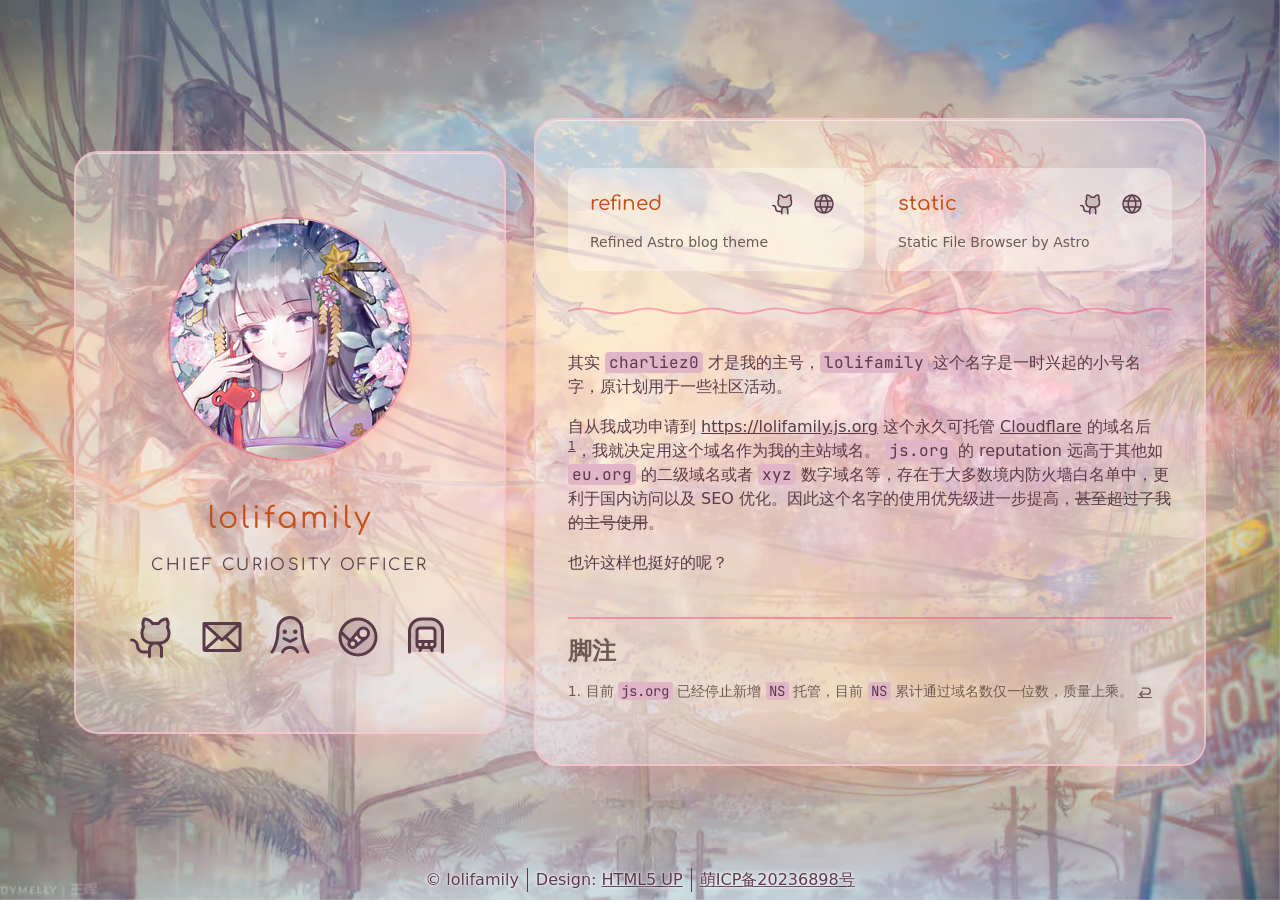
==== commit 41d42da4: "Deploy 2026-05-03T13:47:55Z" ====
--- a/index.html
+++ b/index.html
@@ -1 +1 @@
-<!DOCTYPE html><html class="scroll-smooth font-sans text-root antialiased" lang=zh-CN><head><meta charset=UTF-8><title>lolifamily&#39;s page</title><meta content=lolifamily name=author><meta content=lolifamily的个人主页，也许能找到你喜欢的东西吧 name=description><meta content="width=device-width,initial-scale=1" name=viewport><link href=/_astro/jetbrains-mono-latin-wght-normal.B9CIFXIH.woff2 rel=preload as=font crossorigin type=font/woff2><link href=/_astro/comfortaa-latin-wght-normal.CLB3k12Y.woff2 rel=preload as=font crossorigin type=font/woff2><link href=/_astro/runtime.NDZOfJWZ.js rel=modulepreload><meta content=#fff5f8 name=theme-color media="(prefers-color-scheme: light)"><meta content=#2a1018 name=theme-color media="(prefers-color-scheme: dark)"><meta content="light dark" name=color-scheme><link href=/_astro/favicon-32x32.BjgihrGF.png rel=icon sizes=32x32><link href=/_astro/favicon-192x192.Bv4p7RsF.png rel=icon sizes=192x192><link href=/_astro/favicon-180x180.AwXaWHlL.png rel=apple-touch-icon sizes=180x180><meta content=7_jEvDR3ggk6tLdJKrr-rNzJchC81DGeO2ZzSXPixcg name=google-site-verification><meta content=svGvv3mqZ3LG3oc6wLWauuJ_br6i1hkIUP_Zl3G3xGU name=google-site-verification><meta content=F887_8q9nOn1uZ9dJj3ws-Alw27KnunixJO_3m__Z-Q name=google-site-verification><meta content=29mDgzP9v9aE6S-Rug2DeShzpcR-Jv21wR2fgzRu2MU name=google-site-verification><meta content=o9tV4facW2oZw6oLUBQtEtiDDiUmA6r84Dn8hO9yxjs name=google-site-verification><meta content=Pee7tcDayUCumv1uBEndhQpK89bf6VLIddKptqd3DpA name=google-site-verification><meta content=true name=astro-view-transitions-enabled><meta content=animate name=astro-view-transitions-fallback><script src=/_astro/ClientRouter.astro_astro_type_script_index_0_lang.BNxsv0EF.js type=module></script><meta content=https://lolifamily.js.org/ name=canonical><link href=/sitemap-index.xml rel=sitemap><link href=https://lolifamily.js.org/ rel=canonical><meta content=article property=og:type><meta content=https://lolifamily.js.org/ property=og:url><meta content="lolifamily's page" property=og:title><meta content=lolifamily的个人主页，也许能找到你喜欢的东西吧 property=og:description><meta content=https://lolifamily.js.org/_astro/og-cover.Ca95uhge.jpg property=og:image><link href=/_astro/WaveDivider.o9J4e_Q7.css rel=stylesheet></head><body class="min-h-screen bg-canvas bg-[linear-gradient(60deg,var(--color-gradient-start)_5%,var(--color-gradient-end))] bg-fixed text-primary"><div class="pointer-events-none fixed inset-0 forced-colors:hidden"><picture><source srcset="/_astro/background.Ba_pMe0u_CjWq9.avif 640w, /_astro/background.Ba_pMe0u_2bW0FO.avif 750w, /_astro/background.Ba_pMe0u_p4Jla.avif 828w, /_astro/background.Ba_pMe0u_ZUIKB4.avif 1080w, /_astro/background.Ba_pMe0u_ZW1UJQ.avif 1280w, /_astro/background.Ba_pMe0u_2oFHqv.avif 1668w, /_astro/background.Ba_pMe0u_Z1aW2xa.avif 2048w, /_astro/background.Ba_pMe0u_269Bkm.avif 2560w" type=image/avif><img alt="background image" data-astro-image=full-width data-astro-image-fit=cover data-astro-image-pos=center decoding=sync fetchpriority=high height=3333 loading=eager sizes=100vw src=/_astro/background.Ba_pMe0u_2hS4LY.webp srcset="/_astro/background.Ba_pMe0u_1PQBOl.webp 640w, /_astro/background.Ba_pMe0u_Z1EHsIU.webp 750w, /_astro/background.Ba_pMe0u_1CBoJm.webp 828w, /_astro/background.Ba_pMe0u_1lsJWu.webp 1080w, /_astro/background.Ba_pMe0u_1kazNH.webp 1280w, /_astro/background.Ba_pMe0u_1WfIwH.webp 1668w, /_astro/background.Ba_pMe0u_Z1Cn1qX.webp 2048w, /_astro/background.Ba_pMe0u_1DICqy.webp 2560w" width=5000 class="h-full! object-cover"></picture><div class="absolute inset-0 hidden bg-[#1a0814]/55 mix-blend-multiply dark:block"></div></div><div class="relative flex min-h-screen flex-col items-center px-6 pt-6 md:px-8" data-content><div class="flex w-full flex-1 items-center justify-center"><main class="flex w-full flex-wrap items-center justify-center gap-7"><section class="relative isolate min-w-0 origin-center break-inside-avoid rounded-3xl border-2 border-border-soft px-8 shadow-card before:absolute before:inset-0 before:-z-10 before:rounded-3xl before:bg-card before:opacity-40 before:content-[''] dark:before:opacity-25 reduce-transparency:before:opacity-100 reduce-transparency:dark:before:opacity-100 update-fast:motion-safe:animate-[identity-card-enter_1s_ease-out_forwards] w-full max-w-108 py-16 text-center md:min-w-108"><div class="mx-auto mb-10 w-fit overflow-hidden rounded-full border-2 border-border shadow-avatar"><picture><source srcset="/_astro/avatar.BgUaoG8q_ZiXXIa.avif 240w, /_astro/avatar.BgUaoG8q_Z1XDIOx.avif 300w, /_astro/avatar.BgUaoG8q_ZDPvMR.avif 360w, /_astro/avatar.BgUaoG8q_Z2jvgTf.avif 420w, /_astro/avatar.BgUaoG8q_ZYH3Rz.avif 480w, /_astro/avatar.BgUaoG8q_K9yIB.avif 600w, /_astro/avatar.BgUaoG8q_4qtzc.avif 840w, /_astro/avatar.BgUaoG8q_2qbduG.avif 1200w" type=image/avif sizes="calc(clamp(1rem, 0.85rem + 0.15vw, 1.25rem) * 15)"><img alt="lolifamily's avatar" data-astro-image=constrained data-astro-image-fit=cover data-astro-image-pos=center decoding=sync fetchpriority=high height=240 loading=eager sizes="calc(clamp(1rem, 0.85rem + 0.15vw, 1.25rem) * 15)" src=/_astro/avatar.BgUaoG8q_Z1UTxBG.webp srcset="/_astro/avatar.BgUaoG8q_Z1UTxBG.webp 240w, /_astro/avatar.BgUaoG8q_1tBP5R.webp 300w, /_astro/avatar.BgUaoG8q_Z2gL5Go.webp 360w, /_astro/avatar.BgUaoG8q_18Ki1a.webp 420w, /_astro/avatar.BgUaoG8q_2syv2P.webp 480w, /_astro/avatar.BgUaoG8q_ZQL09U.webp 600w, /_astro/avatar.BgUaoG8q_Z1xu5jk.webp 840w, /_astro/avatar.BgUaoG8q_Z8fYv.webp 1200w" width=240 data-zoom-src=/_astro/avatar.BgUaoG8q.jpg style=width:15rem;height:15rem></picture></div><h1 class="mb-3 font-identity text-3xl font-light tracking-widest text-card-heading">lolifamily</h1><p class="mb-8 font-identity text-base/loose tracking-[0.15em] text-primary uppercase">Chief Curiosity Officer</p><nav><ul class="flex justify-center gap-5"><li><a href=https://github.com/lolifamily class="inline-block text-primary transition-[scale,color,text-shadow] duration-200 hover:text-hover hover:[text-shadow:0_0_8px_color-mix(in_srgb,var(--color-hover)_50%,transparent)] forced-colors:transition-transform forced-colors:hover:text-[Highlight] motion-safe:update-fast:hover:scale-110" title=GitHub><svg width="3rem" height="3rem" fill="currentColor" viewBox="0 0 256 256"><path d="M208 104v8a48 48 0 0 1-48 48h-24a32 32 0 0 1 32 32v40h-64v-40a32 32 0 0 1 32-32h-24a48 48 0 0 1-48-48v-8a49.3 49.3 0 0 1 8.51-27.3A51.92 51.92 0 0 1 76 32a52 52 0 0 1 43.83 24h32.34A52 52 0 0 1 196 32a51.92 51.92 0 0 1 3.49 44.7A49.3 49.3 0 0 1 208 104" opacity=".2"/><path d="M208.3 75.68A59.74 59.74 0 0 0 202.93 28a8 8 0 0 0-6.93-4 59.75 59.75 0 0 0-48 24h-24a59.75 59.75 0 0 0-48-24 8 8 0 0 0-6.93 4 59.78 59.78 0 0 0-5.38 47.68A58.14 58.14 0 0 0 56 104v8a56.06 56.06 0 0 0 48.44 55.47A39.8 39.8 0 0 0 96 192v8H72a24 24 0 0 1-24-24 40 40 0 0 0-40-40 8 8 0 0 0 0 16 24 24 0 0 1 24 24 40 40 0 0 0 40 40h24v16a8 8 0 0 0 16 0v-40a24 24 0 0 1 48 0v40a8 8 0 0 0 16 0v-40a39.8 39.8 0 0 0-8.44-24.53A56.06 56.06 0 0 0 216 112v-8a58 58 0 0 0-7.7-28.32M200 112a40 40 0 0 1-40 40h-48a40 40 0 0 1-40-40v-8a41.74 41.74 0 0 1 6.9-22.48 8 8 0 0 0 1.1-7.69 43.8 43.8 0 0 1 .79-33.58 43.88 43.88 0 0 1 32.32 20.06 8 8 0 0 0 6.71 3.69h32.35a8 8 0 0 0 6.74-3.69 43.87 43.87 0 0 1 32.32-20.06 43.8 43.8 0 0 1 .77 33.58 8.09 8.09 0 0 0 1 7.65 41.76 41.76 0 0 1 7 22.52Z"/></svg></a></li><li><a href=mailto:lolifamilies@gmail.com class="inline-block text-primary transition-[scale,color,text-shadow] duration-200 hover:text-hover hover:[text-shadow:0_0_8px_color-mix(in_srgb,var(--color-hover)_50%,transparent)] forced-colors:transition-transform forced-colors:hover:text-[Highlight] motion-safe:update-fast:hover:scale-110" title=Email><svg width="3rem" height="3rem" fill="currentColor" viewBox="0 0 256 256"><path d="m224 56-96 88-96-88Z" opacity=".2"/><path d="M224 48H32a8 8 0 0 0-8 8v136a16 16 0 0 0 16 16h176a16 16 0 0 0 16-16V56a8 8 0 0 0-8-8m-96 85.15L52.57 64h150.86ZM98.71 128 40 181.81V74.19Zm11.84 10.85 12 11.05a8 8 0 0 0 10.82 0l12-11.05 58 53.15H52.57ZM157.29 128 216 74.18v107.64Z"/></svg></a></li><li><a href=https://linux.do/u/charliez0/summary class="inline-block text-primary transition-[scale,color,text-shadow] duration-200 hover:text-hover hover:[text-shadow:0_0_8px_color-mix(in_srgb,var(--color-hover)_50%,transparent)] forced-colors:transition-transform forced-colors:hover:text-[Highlight] motion-safe:update-fast:hover:scale-110" title=LinuxDo><svg width="3rem" height="3rem" fill="currentColor" viewBox="0 0 256 256"><path d="M224 208h-56c-8-14.35-22.91-24-40-24s-32 9.65-40 24H32s32-40 32-120a64 64 0 0 1 128 0c0 80 32 120 32 120" opacity=".2"/><path d="M229 214.25a8 8 0 0 1-11.24-1.25C216.39 211.27 184 169.86 184 88a56 56 0 0 0-112 0c0 81.86-32.37 123.27-33.75 125a8 8 0 0 1-12.51-10c.15-.2 7.69-9.9 15.13-28.74C47.77 156.8 56 127.64 56 88a72 72 0 0 1 144 0c0 39.64 8.23 68.8 15.13 86.28 7.48 18.94 15.06 28.64 15.14 28.74a8 8 0 0 1-1.27 11.23M100 88a12 12 0 1 0 12 12 12 12 0 0 0-12-12m68 12a12 12 0 1 0-12 12 12 12 0 0 0 12-12m-68.42 28.84a8 8 0 0 0-7.15 14.31l32 16a7.94 7.94 0 0 0 7.15 0l32-16a8 8 0 0 0-7.16-14.31L128 143.05ZM128 176a54.07 54.07 0 0 0-47 28.11 8 8 0 1 0 14 7.78 37.35 37.35 0 0 1 66 0 8 8 0 0 0 14-7.78A54.07 54.07 0 0 0 128 176"/></svg></a></li><li><a href=https://steamcommunity.com/id/charliez0sp class="inline-block text-primary transition-[scale,color,text-shadow] duration-200 hover:text-hover hover:[text-shadow:0_0_8px_color-mix(in_srgb,var(--color-hover)_50%,transparent)] forced-colors:transition-transform forced-colors:hover:text-[Highlight] motion-safe:update-fast:hover:scale-110" title=Steam><svg width="3rem" height="3rem" fill="currentColor" viewBox="0 0 256 256"><path d="M128 32a96 96 0 1 0 96 96 96 96 0 0 0-96-96m45.81 97.61-61.09 49.82a20 20 0 0 1-28.15-28.15l49.82-61.09a28 28 0 1 1 39.42 39.42" opacity=".2"/><path d="M128 24a104 104 0 1 0 104 104A104.11 104.11 0 0 0 128 24m-10.61 161.92 62-50.55a36 36 0 1 0-51.14-50.23l-43 52.73L45.28 98A88 88 0 1 1 40 128a90 90 0 0 1 .8-11.88l34.57 34.57a28 28 0 0 0 42 35.23Zm4.19-67.37a36.18 36.18 0 0 0 23.87 23.87l-18.26 14.89a28.11 28.11 0 0 0-20.5-20.5ZM156 128a20 20 0 1 1 20-20 20 20 0 0 1-20 20m-56 24a12 12 0 1 1-12 12 12 12 0 0 1 12-12"/></svg></a></li><li><a href=https://www.travellings.cn/go.html class="inline-block text-primary transition-[scale,color,text-shadow] duration-200 hover:text-hover hover:[text-shadow:0_0_8px_color-mix(in_srgb,var(--color-hover)_50%,transparent)] forced-colors:transition-transform forced-colors:hover:text-[Highlight] motion-safe:update-fast:hover:scale-110" title=Travelling><svg width="3rem" height="3rem" fill="currentColor" viewBox="0 0 256 256"><path d="M152 32h-48a64 64 0 0 0-64 64v112h176V96a64 64 0 0 0-64-64m24 136a16 16 0 0 1-16 16H96a16 16 0 0 1-16-16V96a16 16 0 0 1 16-16h64a16 16 0 0 1 16 16Z" opacity=".2"/><path d="M224 96v112a8 8 0 0 1-16 0V96a56.06 56.06 0 0 0-56-56h-48a56.06 56.06 0 0 0-56 56v112a8 8 0 0 1-16 0V96a72.08 72.08 0 0 1 72-72h48a72.08 72.08 0 0 1 72 72m-40 0v72a24 24 0 0 1-19.29 23.53l2.45 4.89a8 8 0 0 1-14.32 7.16L147.06 192h-38.12l-5.78 11.58a8 8 0 0 1-14.32-7.16l2.45-4.89A24 24 0 0 1 72 168V96a24 24 0 0 1 24-24h64a24 24 0 0 1 24 24m-96 0v48h80V96a8 8 0 0 0-8-8H96a8 8 0 0 0-8 8m32 64v16h16v-16Zm-24 16h8v-16H88v8a8 8 0 0 0 8 8m72-8v-8h-16v16h8a8 8 0 0 0 8-8"/></svg></a></li></ul></nav></section><section class="relative isolate min-w-0 origin-center break-inside-avoid rounded-3xl border-2 border-border-soft px-8 shadow-card before:absolute before:inset-0 before:-z-10 before:rounded-3xl before:bg-card before:opacity-40 before:content-[''] dark:before:opacity-25 reduce-transparency:before:opacity-100 reduce-transparency:dark:before:opacity-100 update-fast:motion-safe:animate-[identity-card-enter_1s_ease-out_forwards] flex w-full max-w-2xl flex-col gap-8 self-stretch py-12 md:min-w-108"><section aria-label=Projects><ul class="grid grid-cols-1 gap-3 sm:grid-cols-2"><li class="group flex flex-col gap-2 rounded-2xl border-2 border-border bg-white/25 px-5 py-4 shadow-sm transition-[background-color,box-shadow] duration-300 hover:bg-white/40 hover:shadow-md dark:bg-white/5 dark:hover:bg-white/10 forced-colors:hover:border-[Highlight]"><div class="flex items-center justify-between gap-2"><h2 class="min-w-0 truncate font-identity text-xl font-medium text-card-heading transition-colors group-hover:text-hover">refined</h2><ul class="flex shrink-0 gap-1"><li><a href=https://github.com/loliblogs/Refined class="inline-flex size-9 items-center justify-center rounded-full text-primary transition-[scale,background-color,color] duration-200 hover:bg-hover/15 hover:text-hover forced-colors:transition-transform forced-colors:hover:text-[Highlight] motion-safe:update-fast:hover:scale-110" title=GitHub><svg width="1.5rem" height="1.5rem" fill="currentColor" viewBox="0 0 256 256"><path d="M208 104v8a48 48 0 0 1-48 48h-24a32 32 0 0 1 32 32v40h-64v-40a32 32 0 0 1 32-32h-24a48 48 0 0 1-48-48v-8a49.3 49.3 0 0 1 8.51-27.3A51.92 51.92 0 0 1 76 32a52 52 0 0 1 43.83 24h32.34A52 52 0 0 1 196 32a51.92 51.92 0 0 1 3.49 44.7A49.3 49.3 0 0 1 208 104" opacity=".2"/><path d="M208.3 75.68A59.74 59.74 0 0 0 202.93 28a8 8 0 0 0-6.93-4 59.75 59.75 0 0 0-48 24h-24a59.75 59.75 0 0 0-48-24 8 8 0 0 0-6.93 4 59.78 59.78 0 0 0-5.38 47.68A58.14 58.14 0 0 0 56 104v8a56.06 56.06 0 0 0 48.44 55.47A39.8 39.8 0 0 0 96 192v8H72a24 24 0 0 1-24-24 40 40 0 0 0-40-40 8 8 0 0 0 0 16 24 24 0 0 1 24 24 40 40 0 0 0 40 40h24v16a8 8 0 0 0 16 0v-40a24 24 0 0 1 48 0v40a8 8 0 0 0 16 0v-40a39.8 39.8 0 0 0-8.44-24.53A56.06 56.06 0 0 0 216 112v-8a58 58 0 0 0-7.7-28.32M200 112a40 40 0 0 1-40 40h-48a40 40 0 0 1-40-40v-8a41.74 41.74 0 0 1 6.9-22.48 8 8 0 0 0 1.1-7.69 43.8 43.8 0 0 1 .79-33.58 43.88 43.88 0 0 1 32.32 20.06 8 8 0 0 0 6.71 3.69h32.35a8 8 0 0 0 6.74-3.69 43.87 43.87 0 0 1 32.32-20.06 43.8 43.8 0 0 1 .77 33.58 8.09 8.09 0 0 0 1 7.65 41.76 41.76 0 0 1 7 22.52Z"/></svg></a></li><li><a href=https://blog.lolifamily.js.org class="inline-flex size-9 items-center justify-center rounded-full text-primary transition-[scale,background-color,color] duration-200 hover:bg-hover/15 hover:text-hover forced-colors:transition-transform forced-colors:hover:text-[Highlight] motion-safe:update-fast:hover:scale-110" title=Live><svg width="1.5rem" height="1.5rem" fill="currentColor" viewBox="0 0 256 256"><path d="M224 128a96 96 0 1 1-96-96 96 96 0 0 1 96 96" opacity=".2"/><path d="M128 24a104 104 0 1 0 104 104A104.12 104.12 0 0 0 128 24m88 104a87.6 87.6 0 0 1-3.33 24h-38.51a157.4 157.4 0 0 0 0-48h38.51a87.6 87.6 0 0 1 3.33 24m-114 40h52a115.1 115.1 0 0 1-26 45 115.3 115.3 0 0 1-26-45m-3.9-16a140.8 140.8 0 0 1 0-48h59.88a140.8 140.8 0 0 1 0 48ZM40 128a87.6 87.6 0 0 1 3.33-24h38.51a157.4 157.4 0 0 0 0 48H43.33A87.6 87.6 0 0 1 40 128m114-40h-52a115.1 115.1 0 0 1 26-45 115.3 115.3 0 0 1 26 45m52.33 0h-35.62a135.3 135.3 0 0 0-22.3-45.6A88.29 88.29 0 0 1 206.37 88Zm-98.74-45.6A135.3 135.3 0 0 0 85.29 88H49.63a88.29 88.29 0 0 1 57.96-45.6M49.63 168h35.66a135.3 135.3 0 0 0 22.3 45.6A88.29 88.29 0 0 1 49.63 168m98.78 45.6a135.3 135.3 0 0 0 22.3-45.6h35.66a88.29 88.29 0 0 1-57.96 45.6"/></svg></a></li></ul></div><p class="text-sm/relaxed text-secondary">Refined Astro blog theme</p></li><li class="group flex flex-col gap-2 rounded-2xl border-2 border-border bg-white/25 px-5 py-4 shadow-sm transition-[background-color,box-shadow] duration-300 hover:bg-white/40 hover:shadow-md dark:bg-white/5 dark:hover:bg-white/10 forced-colors:hover:border-[Highlight]"><div class="flex items-center justify-between gap-2"><h2 class="min-w-0 truncate font-identity text-xl font-medium text-card-heading transition-colors group-hover:text-hover">static</h2><ul class="flex shrink-0 gap-1"><li><a href=https://github.com/lolifamily/static class="inline-flex size-9 items-center justify-center rounded-full text-primary transition-[scale,background-color,color] duration-200 hover:bg-hover/15 hover:text-hover forced-colors:transition-transform forced-colors:hover:text-[Highlight] motion-safe:update-fast:hover:scale-110" title=GitHub><svg width="1.5rem" height="1.5rem" fill="currentColor" viewBox="0 0 256 256"><path d="M208 104v8a48 48 0 0 1-48 48h-24a32 32 0 0 1 32 32v40h-64v-40a32 32 0 0 1 32-32h-24a48 48 0 0 1-48-48v-8a49.3 49.3 0 0 1 8.51-27.3A51.92 51.92 0 0 1 76 32a52 52 0 0 1 43.83 24h32.34A52 52 0 0 1 196 32a51.92 51.92 0 0 1 3.49 44.7A49.3 49.3 0 0 1 208 104" opacity=".2"/><path d="M208.3 75.68A59.74 59.74 0 0 0 202.93 28a8 8 0 0 0-6.93-4 59.75 59.75 0 0 0-48 24h-24a59.75 59.75 0 0 0-48-24 8 8 0 0 0-6.93 4 59.78 59.78 0 0 0-5.38 47.68A58.14 58.14 0 0 0 56 104v8a56.06 56.06 0 0 0 48.44 55.47A39.8 39.8 0 0 0 96 192v8H72a24 24 0 0 1-24-24 40 40 0 0 0-40-40 8 8 0 0 0 0 16 24 24 0 0 1 24 24 40 40 0 0 0 40 40h24v16a8 8 0 0 0 16 0v-40a24 24 0 0 1 48 0v40a8 8 0 0 0 16 0v-40a39.8 39.8 0 0 0-8.44-24.53A56.06 56.06 0 0 0 216 112v-8a58 58 0 0 0-7.7-28.32M200 112a40 40 0 0 1-40 40h-48a40 40 0 0 1-40-40v-8a41.74 41.74 0 0 1 6.9-22.48 8 8 0 0 0 1.1-7.69 43.8 43.8 0 0 1 .79-33.58 43.88 43.88 0 0 1 32.32 20.06 8 8 0 0 0 6.71 3.69h32.35a8 8 0 0 0 6.74-3.69 43.87 43.87 0 0 1 32.32-20.06 43.8 43.8 0 0 1 .77 33.58 8.09 8.09 0 0 0 1 7.65 41.76 41.76 0 0 1 7 22.52Z"/></svg></a></li><li><a href=https://static.lolifamily.js.org class="inline-flex size-9 items-center justify-center rounded-full text-primary transition-[scale,background-color,color] duration-200 hover:bg-hover/15 hover:text-hover forced-colors:transition-transform forced-colors:hover:text-[Highlight] motion-safe:update-fast:hover:scale-110" title=Live><svg width="1.5rem" height="1.5rem" fill="currentColor" viewBox="0 0 256 256"><path d="M224 128a96 96 0 1 1-96-96 96 96 0 0 1 96 96" opacity=".2"/><path d="M128 24a104 104 0 1 0 104 104A104.12 104.12 0 0 0 128 24m88 104a87.6 87.6 0 0 1-3.33 24h-38.51a157.4 157.4 0 0 0 0-48h38.51a87.6 87.6 0 0 1 3.33 24m-114 40h52a115.1 115.1 0 0 1-26 45 115.3 115.3 0 0 1-26-45m-3.9-16a140.8 140.8 0 0 1 0-48h59.88a140.8 140.8 0 0 1 0 48ZM40 128a87.6 87.6 0 0 1 3.33-24h38.51a157.4 157.4 0 0 0 0 48H43.33A87.6 87.6 0 0 1 40 128m114-40h-52a115.1 115.1 0 0 1 26-45 115.3 115.3 0 0 1 26 45m52.33 0h-35.62a135.3 135.3 0 0 0-22.3-45.6A88.29 88.29 0 0 1 206.37 88Zm-98.74-45.6A135.3 135.3 0 0 0 85.29 88H49.63a88.29 88.29 0 0 1 57.96-45.6M49.63 168h35.66a135.3 135.3 0 0 0 22.3 45.6A88.29 88.29 0 0 1 49.63 168m98.78 45.6a135.3 135.3 0 0 0 22.3-45.6h35.66a88.29 88.29 0 0 1-57.96 45.6"/></svg></a></li></ul></div><p class="text-sm/relaxed text-secondary">Static File Browser by Astro</p></li></ul></section><svg aria-hidden="true" class="block h-4 w-full text-border forced-colors:invisible"><defs><pattern id="a" width="128" height="16" x="0" y="0" patternUnits="userSpaceOnUse"><path fill="none" stroke="currentColor" stroke-linecap="round" stroke-linejoin="round" stroke-width="2" d="M0 8q16-5 32 0t32 0 32 0 32 0"/></pattern></defs><rect width="100%" height="16" fill="url(#a)"/></svg><article data-markdown><p>其实 <code>charliez0</code> 才是我的主号，<code>lolifamily</code> 这个名字是一时兴起的小号名字，原计划用于一些社区活动。</p><p>自从我成功申请到 <a href=https://lolifamily.js.org>https://lolifamily.js.org</a> 这个永久可托管 <a href=https://www.cloudflare.com/>Cloudflare</a> 的域名后<sup><a href=#user-content-fn-1 aria-describedby=footnote-label data-footnote-ref="" id=user-content-fnref-1>1</a></sup>，我就决定用这个域名作为我的主站域名。 <code>js.org</code> 的 reputation 远高于其他如 <code>eu.org</code> 的二级域名或者 <code>xyz</code> 数字域名等，存在于大多数境内防火墙白名单中，更利于国内访问以及 SEO 优化。因此这个名字的使用优先级进一步提高，<del>甚至超过了我的主号使用</del>。</p><p>也许这样也挺好的呢？</p><section class=footnotes data-footnotes=""><h2 class=sr-only id=footnote-label>脚注</h2><ol><li id=user-content-fn-1><p>目前 <code>js.org</code> 已经停止新增 <code>NS</code> 托管，目前 <code>NS</code> 累计通过域名数仅一位数，质量上乘。 <a href=#user-content-fnref-1 class=data-footnote-backref aria-label="返回引用 1" data-footnote-backref=""> </a></p></li></ol></section></article></section></main></div><footer class="w-full py-2 text-center text-base text-primary [text-shadow:0_0_4px_var(--color-canvas),0_0_2px_var(--color-canvas)]"><ul class="flex flex-wrap justify-center [&>li]:px-2 [&>li:not(:first-child)]:border-l [&>li:not(:first-child)]:border-primary"><li>&copy; lolifamily</li><li>Design: <a href=https://html5up.net class="transition-colors hover:text-hover forced-colors:hover:text-[Highlight]"><span class=underline>HTML5 UP</span></a></li><li><a href="https://icp.gov.moe/?keyword=20236898" class="transition-colors hover:text-hover forced-colors:hover:text-[Highlight]" target=_blank><span class=underline>萌ICP备20236898号</span></a></li></ul></footer></div><style>astro-island,astro-slot,astro-static-slot{display:contents}</style><script>(self.Astro||(self.Astro={})).idle=(e,t)=>{let i=async()=>{await(await e())()},l="object"==typeof t.value?t.value:void 0,o={timeout:null==l?void 0:l.timeout};"requestIdleCallback"in window?window.requestIdleCallback(i,o):setTimeout(i,o.timeout||200)},window.dispatchEvent(new Event("astro:idle"))</script><script>(()=>{var t=Object.defineProperty,e=(e,n,r)=>((e,n,r)=>n in e?t(e,n,{enumerable:!0,configurable:!0,writable:!0,value:r}):e[n]=r)(e,"symbol"!=typeof n?n+"":n,r),n=new Set(["__proto__","constructor","prototype"]);{let t={0:t=>s(t),1:t=>o(t),2:t=>new RegExp(t),3:t=>new Date(t),4:t=>new Map(o(t)),5:t=>new Set(o(t)),6:t=>BigInt(t),7:t=>new URL(t),8:t=>new Uint8Array(t),9:t=>new Uint16Array(t),10:t=>new Uint32Array(t),11:t=>Number.POSITIVE_INFINITY*t},r=e=>{let[n,r]=e;return n in t?t[n](r):void 0},o=t=>t.map(r),s=t=>"object"!=typeof t||null===t?t:Object.fromEntries(Object.entries(t).map(([t,e])=>[t,r(e)]));class i extends HTMLElement{constructor(){super(...arguments),e(this,"Component"),e(this,"hydrator"),e(this,"hydrate",async()=>{var t;if(!this.hydrator||!this.isConnected)return;let e=null==(t=this.parentElement)?void 0:t.closest("astro-island[ssr]");if(e)return void e.addEventListener("astro:hydrate",this.hydrate,{once:!0});let n,r=this.querySelectorAll("astro-slot"),o={},i=this.querySelectorAll("template[data-astro-template]");for(let t of i){let e=t.closest(this.tagName);null!=e&&e.isSameNode(this)&&(o[t.getAttribute("data-astro-template")||"default"]=t.innerHTML,t.remove())}for(let t of r){let e=t.closest(this.tagName);null!=e&&e.isSameNode(this)&&(o[t.getAttribute("name")||"default"]=t.innerHTML)}try{n=this.hasAttribute("props")?s(JSON.parse(this.getAttribute("props"))):{}}catch(t){let e=this.getAttribute("component-url")||"<unknown>",n=this.getAttribute("component-export");throw n&&(e+=` (export ${n})`),console.error(`[hydrate] Error parsing props for component ${e}`,this.getAttribute("props"),t),t}await this.hydrator(this)(this.Component,n,o,{client:this.getAttribute("client")}),this.removeAttribute("ssr"),this.dispatchEvent(new CustomEvent("astro:hydrate"))}),e(this,"unmount",()=>{this.isConnected||this.dispatchEvent(new CustomEvent("astro:unmount"))})}disconnectedCallback(){document.removeEventListener("astro:after-swap",this.unmount),document.addEventListener("astro:after-swap",this.unmount,{once:!0})}connectedCallback(){if(this.hasAttribute("await-children")&&"interactive"!==document.readyState&&"complete"!==document.readyState){let t=()=>{document.removeEventListener("DOMContentLoaded",t),e.disconnect(),this.childrenConnectedCallback()},e=new MutationObserver(()=>{var e;(null==(e=this.lastChild)?void 0:e.nodeType)===Node.COMMENT_NODE&&"astro:end"===this.lastChild.nodeValue&&(this.lastChild.remove(),t())});e.observe(this,{childList:!0}),document.addEventListener("DOMContentLoaded",t)}else this.childrenConnectedCallback()}async childrenConnectedCallback(){let t=this.getAttribute("before-hydration-url");t&&await import(t),this.start()}async start(){let t=JSON.parse(this.getAttribute("opts")),e=this.getAttribute("client");if(void 0!==Astro[e])try{await Astro[e](async()=>{let t=this.getAttribute("renderer-url"),[e,{default:r}]=await Promise.all([import(this.getAttribute("component-url")),t?import(t):()=>()=>{}]),o=this.getAttribute("component-export")||"default";if(o.includes(".")){this.Component=e;for(let t of o.split(".")){if(n.has(t)||!this.Component||"object"!=typeof this.Component&&"function"!=typeof this.Component||!Object.hasOwn(this.Component,t))throw new Error(`Invalid component export path: ${o}`);this.Component=this.Component[t]}}else{if(n.has(o))throw new Error(`Invalid component export path: ${o}`);this.Component=e[o]}return this.hydrator=r,this.hydrate},t,this)}catch(t){console.error("[astro-island] Error hydrating %s",this.getAttribute("component-url"),t)}else window.addEventListener(`astro:${e}`,()=>this.start(),{once:!0})}attributeChangedCallback(){this.hydrate()}}e(i,"observedAttributes",["props"]),customElements.get("astro-island")||customElements.define("astro-island",i)}})()</script><script>window._$HY||(e=>{let t=e=>e&&e.hasAttribute&&(e.hasAttribute("data-hk")?e:t(e.host&&e.host.nodeType?e.host:e.parentNode));["click","input"].forEach(o=>document.addEventListener(o,o=>{if(!e.events)return;let s=t(o.composedPath&&o.composedPath()[0]||o.target);s&&!e.completed.has(s)&&e.events.push([s,o])}))})(_$HY={events:[],completed:new WeakSet,r:{},fe(){}})</script><astro-island client=idle component-export=default component-url=/_astro/MediumZoom.DHj6Zx3e.js data-solid-render-id=s0 opts={&quot;name&quot;:&quot;MediumZoom&quot;,&quot;value&quot;:true} props={} renderer-url=/_astro/client.wH4mQu50.js ssr uid=HdsD9></astro-island></body></html>+<!DOCTYPE html><html class="scroll-smooth font-sans text-root antialiased" lang=zh-CN><head><meta charset=UTF-8><title>lolifamily&#39;s page</title><meta content=lolifamily name=author><meta content=lolifamily的个人主页，也许能找到你喜欢的东西吧 name=description><meta content="width=device-width,initial-scale=1" name=viewport><link href=/_astro/jetbrains-mono-latin-wght-normal.B9CIFXIH.woff2 rel=preload as=font crossorigin type=font/woff2><link href=/_astro/comfortaa-latin-wght-normal.CLB3k12Y.woff2 rel=preload as=font crossorigin type=font/woff2><link href=/_astro/runtime.NDZOfJWZ.js rel=modulepreload><meta content=#fff5f8 name=theme-color media="(prefers-color-scheme: light)"><meta content=#2a1018 name=theme-color media="(prefers-color-scheme: dark)"><meta content="light dark" name=color-scheme><link href=/_astro/favicon-32x32.BjgihrGF.png rel=icon sizes=32x32><link href=/_astro/favicon-192x192.Bv4p7RsF.png rel=icon sizes=192x192><link href=/_astro/favicon-180x180.AwXaWHlL.png rel=apple-touch-icon sizes=180x180><meta content=7_jEvDR3ggk6tLdJKrr-rNzJchC81DGeO2ZzSXPixcg name=google-site-verification><meta content=svGvv3mqZ3LG3oc6wLWauuJ_br6i1hkIUP_Zl3G3xGU name=google-site-verification><meta content=F887_8q9nOn1uZ9dJj3ws-Alw27KnunixJO_3m__Z-Q name=google-site-verification><meta content=29mDgzP9v9aE6S-Rug2DeShzpcR-Jv21wR2fgzRu2MU name=google-site-verification><meta content=o9tV4facW2oZw6oLUBQtEtiDDiUmA6r84Dn8hO9yxjs name=google-site-verification><meta content=Pee7tcDayUCumv1uBEndhQpK89bf6VLIddKptqd3DpA name=google-site-verification><meta content=true name=astro-view-transitions-enabled><meta content=animate name=astro-view-transitions-fallback><script src=/_astro/ClientRouter.astro_astro_type_script_index_0_lang.BNxsv0EF.js type=module></script><meta content=https://lolifamily.js.org/ name=canonical><link href=/sitemap-index.xml rel=sitemap><link href=https://lolifamily.js.org/ rel=canonical><meta content=article property=og:type><meta content=https://lolifamily.js.org/ property=og:url><meta content="lolifamily's page" property=og:title><meta content=lolifamily的个人主页，也许能找到你喜欢的东西吧 property=og:description><meta content=https://lolifamily.js.org/_astro/og-cover.Ca95uhge.jpg property=og:image><link href=/_astro/WaveDivider.BtVy3p0Q.css rel=stylesheet></head><body class="min-h-screen bg-canvas bg-[linear-gradient(60deg,var(--color-gradient-start)_5%,var(--color-gradient-end))] bg-fixed text-primary"><div class="pointer-events-none fixed inset-0 forced-colors:hidden"><picture><source srcset="/_astro/background.Ba_pMe0u_CjWq9.avif 640w, /_astro/background.Ba_pMe0u_2bW0FO.avif 750w, /_astro/background.Ba_pMe0u_p4Jla.avif 828w, /_astro/background.Ba_pMe0u_ZUIKB4.avif 1080w, /_astro/background.Ba_pMe0u_ZW1UJQ.avif 1280w, /_astro/background.Ba_pMe0u_2oFHqv.avif 1668w, /_astro/background.Ba_pMe0u_Z1aW2xa.avif 2048w, /_astro/background.Ba_pMe0u_269Bkm.avif 2560w" type=image/avif><img alt="background image" data-astro-image=full-width data-astro-image-fit=cover data-astro-image-pos=center decoding=sync fetchpriority=high height=3333 loading=eager sizes=100vw src=/_astro/background.Ba_pMe0u_2hS4LY.webp srcset="/_astro/background.Ba_pMe0u_1PQBOl.webp 640w, /_astro/background.Ba_pMe0u_Z1EHsIU.webp 750w, /_astro/background.Ba_pMe0u_1CBoJm.webp 828w, /_astro/background.Ba_pMe0u_1lsJWu.webp 1080w, /_astro/background.Ba_pMe0u_1kazNH.webp 1280w, /_astro/background.Ba_pMe0u_1WfIwH.webp 1668w, /_astro/background.Ba_pMe0u_Z1Cn1qX.webp 2048w, /_astro/background.Ba_pMe0u_1DICqy.webp 2560w" width=5000 class="h-full! object-cover"></picture><div class="absolute inset-0 hidden bg-[#1a0814]/55 mix-blend-multiply dark:block"></div></div><div class="relative flex min-h-screen flex-col items-center px-6 pt-6 md:px-8" data-content><div class="flex w-full flex-1 items-center justify-center"><main class="flex w-full flex-wrap items-center justify-center gap-7"><section class="relative isolate min-w-0 origin-center break-inside-avoid rounded-3xl border-2 border-border-soft px-8 shadow-card before:absolute before:inset-0 before:-z-10 before:rounded-[calc(1.5rem-2px)] before:bg-card before:opacity-40 before:content-[''] dark:before:opacity-25 reduce-transparency:before:opacity-100 reduce-transparency:dark:before:opacity-100 update-fast:motion-safe:animate-[identity-card-enter_1s_ease-out_forwards] w-full max-w-108 py-16 text-center md:min-w-108"><div class="mx-auto mb-10 w-fit overflow-hidden rounded-full border-2 border-border shadow-avatar"><picture><source srcset="/_astro/avatar.BgUaoG8q_ZiXXIa.avif 240w, /_astro/avatar.BgUaoG8q_Z1XDIOx.avif 300w, /_astro/avatar.BgUaoG8q_ZDPvMR.avif 360w, /_astro/avatar.BgUaoG8q_Z2jvgTf.avif 420w, /_astro/avatar.BgUaoG8q_ZYH3Rz.avif 480w, /_astro/avatar.BgUaoG8q_K9yIB.avif 600w, /_astro/avatar.BgUaoG8q_4qtzc.avif 840w, /_astro/avatar.BgUaoG8q_2qbduG.avif 1200w" type=image/avif sizes="calc(clamp(1rem, 0.85rem + 0.15vw, 1.25rem) * 15)"><img alt="lolifamily's avatar" data-astro-image=constrained data-astro-image-fit=cover data-astro-image-pos=center decoding=sync fetchpriority=high height=240 loading=eager sizes="calc(clamp(1rem, 0.85rem + 0.15vw, 1.25rem) * 15)" src=/_astro/avatar.BgUaoG8q_Z1UTxBG.webp srcset="/_astro/avatar.BgUaoG8q_Z1UTxBG.webp 240w, /_astro/avatar.BgUaoG8q_1tBP5R.webp 300w, /_astro/avatar.BgUaoG8q_Z2gL5Go.webp 360w, /_astro/avatar.BgUaoG8q_18Ki1a.webp 420w, /_astro/avatar.BgUaoG8q_2syv2P.webp 480w, /_astro/avatar.BgUaoG8q_ZQL09U.webp 600w, /_astro/avatar.BgUaoG8q_Z1xu5jk.webp 840w, /_astro/avatar.BgUaoG8q_Z8fYv.webp 1200w" width=240 data-zoom-src=/_astro/avatar.BgUaoG8q.jpg style=width:15rem;height:15rem></picture></div><h1 class="mb-3 font-identity text-3xl font-normal tracking-widest text-card-heading">lolifamily</h1><p class="mb-8 font-identity text-base/loose tracking-[0.15em] text-primary uppercase">Chief Curiosity Officer</p><nav><ul class="flex justify-center gap-5"><li><a href=https://github.com/lolifamily class="inline-block text-primary transition-[scale,color,text-shadow] duration-200 hover:text-hover hover:[text-shadow:0_0_8px_color-mix(in_srgb,var(--color-hover)_50%,transparent)] forced-colors:transition-transform forced-colors:hover:text-[Highlight] motion-safe:update-fast:hover:scale-110" aria-label=GitHub title=GitHub><svg width="3rem" height="3rem" fill="currentColor" aria-hidden="true" viewBox="0 0 256 256"><path d="M208 104v8a48 48 0 0 1-48 48h-24a32 32 0 0 1 32 32v40h-64v-40a32 32 0 0 1 32-32h-24a48 48 0 0 1-48-48v-8a49.3 49.3 0 0 1 8.51-27.3A51.92 51.92 0 0 1 76 32a52 52 0 0 1 43.83 24h32.34A52 52 0 0 1 196 32a51.92 51.92 0 0 1 3.49 44.7A49.3 49.3 0 0 1 208 104" opacity=".2"/><path d="M208.3 75.68A59.74 59.74 0 0 0 202.93 28a8 8 0 0 0-6.93-4 59.75 59.75 0 0 0-48 24h-24a59.75 59.75 0 0 0-48-24 8 8 0 0 0-6.93 4 59.78 59.78 0 0 0-5.38 47.68A58.14 58.14 0 0 0 56 104v8a56.06 56.06 0 0 0 48.44 55.47A39.8 39.8 0 0 0 96 192v8H72a24 24 0 0 1-24-24 40 40 0 0 0-40-40 8 8 0 0 0 0 16 24 24 0 0 1 24 24 40 40 0 0 0 40 40h24v16a8 8 0 0 0 16 0v-40a24 24 0 0 1 48 0v40a8 8 0 0 0 16 0v-40a39.8 39.8 0 0 0-8.44-24.53A56.06 56.06 0 0 0 216 112v-8a58 58 0 0 0-7.7-28.32M200 112a40 40 0 0 1-40 40h-48a40 40 0 0 1-40-40v-8a41.74 41.74 0 0 1 6.9-22.48 8 8 0 0 0 1.1-7.69 43.8 43.8 0 0 1 .79-33.58 43.88 43.88 0 0 1 32.32 20.06 8 8 0 0 0 6.71 3.69h32.35a8 8 0 0 0 6.74-3.69 43.87 43.87 0 0 1 32.32-20.06 43.8 43.8 0 0 1 .77 33.58 8.09 8.09 0 0 0 1 7.65 41.76 41.76 0 0 1 7 22.52Z"/></svg></a></li><li><a href=mailto:lolifamilies@gmail.com class="inline-block text-primary transition-[scale,color,text-shadow] duration-200 hover:text-hover hover:[text-shadow:0_0_8px_color-mix(in_srgb,var(--color-hover)_50%,transparent)] forced-colors:transition-transform forced-colors:hover:text-[Highlight] motion-safe:update-fast:hover:scale-110" aria-label=Email title=Email><svg width="3rem" height="3rem" fill="currentColor" aria-hidden="true" viewBox="0 0 256 256"><path d="m224 56-96 88-96-88Z" opacity=".2"/><path d="M224 48H32a8 8 0 0 0-8 8v136a16 16 0 0 0 16 16h176a16 16 0 0 0 16-16V56a8 8 0 0 0-8-8m-96 85.15L52.57 64h150.86ZM98.71 128 40 181.81V74.19Zm11.84 10.85 12 11.05a8 8 0 0 0 10.82 0l12-11.05 58 53.15H52.57ZM157.29 128 216 74.18v107.64Z"/></svg></a></li><li><a href=https://linux.do/u/charliez0/summary class="inline-block text-primary transition-[scale,color,text-shadow] duration-200 hover:text-hover hover:[text-shadow:0_0_8px_color-mix(in_srgb,var(--color-hover)_50%,transparent)] forced-colors:transition-transform forced-colors:hover:text-[Highlight] motion-safe:update-fast:hover:scale-110" aria-label=LinuxDo title=LinuxDo><svg width="3rem" height="3rem" fill="currentColor" aria-hidden="true" viewBox="0 0 256 256"><path d="M224 208h-56c-8-14.35-22.91-24-40-24s-32 9.65-40 24H32s32-40 32-120a64 64 0 0 1 128 0c0 80 32 120 32 120" opacity=".2"/><path d="M229 214.25a8 8 0 0 1-11.24-1.25C216.39 211.27 184 169.86 184 88a56 56 0 0 0-112 0c0 81.86-32.37 123.27-33.75 125a8 8 0 0 1-12.51-10c.15-.2 7.69-9.9 15.13-28.74C47.77 156.8 56 127.64 56 88a72 72 0 0 1 144 0c0 39.64 8.23 68.8 15.13 86.28 7.48 18.94 15.06 28.64 15.14 28.74a8 8 0 0 1-1.27 11.23M100 88a12 12 0 1 0 12 12 12 12 0 0 0-12-12m68 12a12 12 0 1 0-12 12 12 12 0 0 0 12-12m-68.42 28.84a8 8 0 0 0-7.15 14.31l32 16a7.94 7.94 0 0 0 7.15 0l32-16a8 8 0 0 0-7.16-14.31L128 143.05ZM128 176a54.07 54.07 0 0 0-47 28.11 8 8 0 1 0 14 7.78 37.35 37.35 0 0 1 66 0 8 8 0 0 0 14-7.78A54.07 54.07 0 0 0 128 176"/></svg></a></li><li><a href=https://steamcommunity.com/id/charliez0sp class="inline-block text-primary transition-[scale,color,text-shadow] duration-200 hover:text-hover hover:[text-shadow:0_0_8px_color-mix(in_srgb,var(--color-hover)_50%,transparent)] forced-colors:transition-transform forced-colors:hover:text-[Highlight] motion-safe:update-fast:hover:scale-110" aria-label=Steam title=Steam><svg width="3rem" height="3rem" fill="currentColor" aria-hidden="true" viewBox="0 0 256 256"><path d="M128 32a96 96 0 1 0 96 96 96 96 0 0 0-96-96m45.81 97.61-61.09 49.82a20 20 0 0 1-28.15-28.15l49.82-61.09a28 28 0 1 1 39.42 39.42" opacity=".2"/><path d="M128 24a104 104 0 1 0 104 104A104.11 104.11 0 0 0 128 24m-10.61 161.92 62-50.55a36 36 0 1 0-51.14-50.23l-43 52.73L45.28 98A88 88 0 1 1 40 128a90 90 0 0 1 .8-11.88l34.57 34.57a28 28 0 0 0 42 35.23Zm4.19-67.37a36.18 36.18 0 0 0 23.87 23.87l-18.26 14.89a28.11 28.11 0 0 0-20.5-20.5ZM156 128a20 20 0 1 1 20-20 20 20 0 0 1-20 20m-56 24a12 12 0 1 1-12 12 12 12 0 0 1 12-12"/></svg></a></li><li><a href=https://www.travellings.cn/go.html class="inline-block text-primary transition-[scale,color,text-shadow] duration-200 hover:text-hover hover:[text-shadow:0_0_8px_color-mix(in_srgb,var(--color-hover)_50%,transparent)] forced-colors:transition-transform forced-colors:hover:text-[Highlight] motion-safe:update-fast:hover:scale-110" aria-label=Travelling title=Travelling><svg width="3rem" height="3rem" fill="currentColor" aria-hidden="true" viewBox="0 0 256 256"><path d="M152 32h-48a64 64 0 0 0-64 64v112h176V96a64 64 0 0 0-64-64m24 136a16 16 0 0 1-16 16H96a16 16 0 0 1-16-16V96a16 16 0 0 1 16-16h64a16 16 0 0 1 16 16Z" opacity=".2"/><path d="M224 96v112a8 8 0 0 1-16 0V96a56.06 56.06 0 0 0-56-56h-48a56.06 56.06 0 0 0-56 56v112a8 8 0 0 1-16 0V96a72.08 72.08 0 0 1 72-72h48a72.08 72.08 0 0 1 72 72m-40 0v72a24 24 0 0 1-19.29 23.53l2.45 4.89a8 8 0 0 1-14.32 7.16L147.06 192h-38.12l-5.78 11.58a8 8 0 0 1-14.32-7.16l2.45-4.89A24 24 0 0 1 72 168V96a24 24 0 0 1 24-24h64a24 24 0 0 1 24 24m-96 0v48h80V96a8 8 0 0 0-8-8H96a8 8 0 0 0-8 8m32 64v16h16v-16Zm-24 16h8v-16H88v8a8 8 0 0 0 8 8m72-8v-8h-16v16h8a8 8 0 0 0 8-8"/></svg></a></li></ul></nav></section><section class="relative isolate min-w-0 origin-center break-inside-avoid rounded-3xl border-2 border-border-soft px-8 shadow-card before:absolute before:inset-0 before:-z-10 before:rounded-[calc(1.5rem-2px)] before:bg-card before:opacity-40 before:content-[''] dark:before:opacity-25 reduce-transparency:before:opacity-100 reduce-transparency:dark:before:opacity-100 update-fast:motion-safe:animate-[identity-card-enter_1s_ease-out_forwards] flex w-full max-w-2xl flex-col gap-8 self-stretch py-12 md:min-w-108"><section aria-label=Projects><ul class="grid grid-cols-1 gap-3 sm:grid-cols-2"><li class="group flex flex-col gap-2 rounded-2xl border-2 border-transparent bg-white/35 px-5 py-4 transition-colors duration-300 hover:bg-white/55 dark:bg-white/6 dark:hover:bg-white/9 forced-colors:hover:border-[Highlight]"><div class="flex items-center justify-between gap-2"><h2 class="min-w-0 truncate font-identity text-xl font-medium text-card-heading transition-colors group-hover:text-hover">refined</h2><ul class="flex shrink-0 gap-1"><li><a href=https://github.com/loliblogs/Refined class="inline-flex size-9 items-center justify-center rounded-full text-primary transition-[scale,background-color,color] duration-200 hover:bg-hover/15 hover:text-hover forced-colors:transition-transform forced-colors:hover:text-[Highlight] motion-safe:update-fast:hover:scale-110" aria-label="refined GitHub" title=GitHub><svg width="1.5rem" height="1.5rem" fill="currentColor" aria-hidden="true" viewBox="0 0 256 256"><path d="M208 104v8a48 48 0 0 1-48 48h-24a32 32 0 0 1 32 32v40h-64v-40a32 32 0 0 1 32-32h-24a48 48 0 0 1-48-48v-8a49.3 49.3 0 0 1 8.51-27.3A51.92 51.92 0 0 1 76 32a52 52 0 0 1 43.83 24h32.34A52 52 0 0 1 196 32a51.92 51.92 0 0 1 3.49 44.7A49.3 49.3 0 0 1 208 104" opacity=".2"/><path d="M208.3 75.68A59.74 59.74 0 0 0 202.93 28a8 8 0 0 0-6.93-4 59.75 59.75 0 0 0-48 24h-24a59.75 59.75 0 0 0-48-24 8 8 0 0 0-6.93 4 59.78 59.78 0 0 0-5.38 47.68A58.14 58.14 0 0 0 56 104v8a56.06 56.06 0 0 0 48.44 55.47A39.8 39.8 0 0 0 96 192v8H72a24 24 0 0 1-24-24 40 40 0 0 0-40-40 8 8 0 0 0 0 16 24 24 0 0 1 24 24 40 40 0 0 0 40 40h24v16a8 8 0 0 0 16 0v-40a24 24 0 0 1 48 0v40a8 8 0 0 0 16 0v-40a39.8 39.8 0 0 0-8.44-24.53A56.06 56.06 0 0 0 216 112v-8a58 58 0 0 0-7.7-28.32M200 112a40 40 0 0 1-40 40h-48a40 40 0 0 1-40-40v-8a41.74 41.74 0 0 1 6.9-22.48 8 8 0 0 0 1.1-7.69 43.8 43.8 0 0 1 .79-33.58 43.88 43.88 0 0 1 32.32 20.06 8 8 0 0 0 6.71 3.69h32.35a8 8 0 0 0 6.74-3.69 43.87 43.87 0 0 1 32.32-20.06 43.8 43.8 0 0 1 .77 33.58 8.09 8.09 0 0 0 1 7.65 41.76 41.76 0 0 1 7 22.52Z"/></svg></a></li><li><a href=https://blog.lolifamily.js.org class="inline-flex size-9 items-center justify-center rounded-full text-primary transition-[scale,background-color,color] duration-200 hover:bg-hover/15 hover:text-hover forced-colors:transition-transform forced-colors:hover:text-[Highlight] motion-safe:update-fast:hover:scale-110" aria-label="refined Live" title=Live><svg width="1.5rem" height="1.5rem" fill="currentColor" aria-hidden="true" viewBox="0 0 256 256"><path d="M224 128a96 96 0 1 1-96-96 96 96 0 0 1 96 96" opacity=".2"/><path d="M128 24a104 104 0 1 0 104 104A104.12 104.12 0 0 0 128 24m88 104a87.6 87.6 0 0 1-3.33 24h-38.51a157.4 157.4 0 0 0 0-48h38.51a87.6 87.6 0 0 1 3.33 24m-114 40h52a115.1 115.1 0 0 1-26 45 115.3 115.3 0 0 1-26-45m-3.9-16a140.8 140.8 0 0 1 0-48h59.88a140.8 140.8 0 0 1 0 48ZM40 128a87.6 87.6 0 0 1 3.33-24h38.51a157.4 157.4 0 0 0 0 48H43.33A87.6 87.6 0 0 1 40 128m114-40h-52a115.1 115.1 0 0 1 26-45 115.3 115.3 0 0 1 26 45m52.33 0h-35.62a135.3 135.3 0 0 0-22.3-45.6A88.29 88.29 0 0 1 206.37 88Zm-98.74-45.6A135.3 135.3 0 0 0 85.29 88H49.63a88.29 88.29 0 0 1 57.96-45.6M49.63 168h35.66a135.3 135.3 0 0 0 22.3 45.6A88.29 88.29 0 0 1 49.63 168m98.78 45.6a135.3 135.3 0 0 0 22.3-45.6h35.66a88.29 88.29 0 0 1-57.96 45.6"/></svg></a></li></ul></div><p class="text-sm/relaxed text-secondary">Refined Astro blog theme</p></li><li class="group flex flex-col gap-2 rounded-2xl border-2 border-transparent bg-white/35 px-5 py-4 transition-colors duration-300 hover:bg-white/55 dark:bg-white/6 dark:hover:bg-white/9 forced-colors:hover:border-[Highlight]"><div class="flex items-center justify-between gap-2"><h2 class="min-w-0 truncate font-identity text-xl font-medium text-card-heading transition-colors group-hover:text-hover">static</h2><ul class="flex shrink-0 gap-1"><li><a href=https://github.com/lolifamily/static class="inline-flex size-9 items-center justify-center rounded-full text-primary transition-[scale,background-color,color] duration-200 hover:bg-hover/15 hover:text-hover forced-colors:transition-transform forced-colors:hover:text-[Highlight] motion-safe:update-fast:hover:scale-110" aria-label="static GitHub" title=GitHub><svg width="1.5rem" height="1.5rem" fill="currentColor" aria-hidden="true" viewBox="0 0 256 256"><path d="M208 104v8a48 48 0 0 1-48 48h-24a32 32 0 0 1 32 32v40h-64v-40a32 32 0 0 1 32-32h-24a48 48 0 0 1-48-48v-8a49.3 49.3 0 0 1 8.51-27.3A51.92 51.92 0 0 1 76 32a52 52 0 0 1 43.83 24h32.34A52 52 0 0 1 196 32a51.92 51.92 0 0 1 3.49 44.7A49.3 49.3 0 0 1 208 104" opacity=".2"/><path d="M208.3 75.68A59.74 59.74 0 0 0 202.93 28a8 8 0 0 0-6.93-4 59.75 59.75 0 0 0-48 24h-24a59.75 59.75 0 0 0-48-24 8 8 0 0 0-6.93 4 59.78 59.78 0 0 0-5.38 47.68A58.14 58.14 0 0 0 56 104v8a56.06 56.06 0 0 0 48.44 55.47A39.8 39.8 0 0 0 96 192v8H72a24 24 0 0 1-24-24 40 40 0 0 0-40-40 8 8 0 0 0 0 16 24 24 0 0 1 24 24 40 40 0 0 0 40 40h24v16a8 8 0 0 0 16 0v-40a24 24 0 0 1 48 0v40a8 8 0 0 0 16 0v-40a39.8 39.8 0 0 0-8.44-24.53A56.06 56.06 0 0 0 216 112v-8a58 58 0 0 0-7.7-28.32M200 112a40 40 0 0 1-40 40h-48a40 40 0 0 1-40-40v-8a41.74 41.74 0 0 1 6.9-22.48 8 8 0 0 0 1.1-7.69 43.8 43.8 0 0 1 .79-33.58 43.88 43.88 0 0 1 32.32 20.06 8 8 0 0 0 6.71 3.69h32.35a8 8 0 0 0 6.74-3.69 43.87 43.87 0 0 1 32.32-20.06 43.8 43.8 0 0 1 .77 33.58 8.09 8.09 0 0 0 1 7.65 41.76 41.76 0 0 1 7 22.52Z"/></svg></a></li><li><a href=https://static.lolifamily.js.org class="inline-flex size-9 items-center justify-center rounded-full text-primary transition-[scale,background-color,color] duration-200 hover:bg-hover/15 hover:text-hover forced-colors:transition-transform forced-colors:hover:text-[Highlight] motion-safe:update-fast:hover:scale-110" aria-label="static Live" title=Live><svg width="1.5rem" height="1.5rem" fill="currentColor" aria-hidden="true" viewBox="0 0 256 256"><path d="M224 128a96 96 0 1 1-96-96 96 96 0 0 1 96 96" opacity=".2"/><path d="M128 24a104 104 0 1 0 104 104A104.12 104.12 0 0 0 128 24m88 104a87.6 87.6 0 0 1-3.33 24h-38.51a157.4 157.4 0 0 0 0-48h38.51a87.6 87.6 0 0 1 3.33 24m-114 40h52a115.1 115.1 0 0 1-26 45 115.3 115.3 0 0 1-26-45m-3.9-16a140.8 140.8 0 0 1 0-48h59.88a140.8 140.8 0 0 1 0 48ZM40 128a87.6 87.6 0 0 1 3.33-24h38.51a157.4 157.4 0 0 0 0 48H43.33A87.6 87.6 0 0 1 40 128m114-40h-52a115.1 115.1 0 0 1 26-45 115.3 115.3 0 0 1 26 45m52.33 0h-35.62a135.3 135.3 0 0 0-22.3-45.6A88.29 88.29 0 0 1 206.37 88Zm-98.74-45.6A135.3 135.3 0 0 0 85.29 88H49.63a88.29 88.29 0 0 1 57.96-45.6M49.63 168h35.66a135.3 135.3 0 0 0 22.3 45.6A88.29 88.29 0 0 1 49.63 168m98.78 45.6a135.3 135.3 0 0 0 22.3-45.6h35.66a88.29 88.29 0 0 1-57.96 45.6"/></svg></a></li></ul></div><p class="text-sm/relaxed text-secondary">Static File Browser by Astro</p></li></ul></section><svg aria-hidden="true" class="block h-4 w-full text-border forced-colors:invisible"><defs><pattern id="a" width="128" height="16" x="0" y="0" patternUnits="userSpaceOnUse"><path fill="none" stroke="currentColor" stroke-linecap="round" stroke-linejoin="round" stroke-width="2" d="M0 8q16-5 32 0t32 0 32 0 32 0"/></pattern></defs><rect width="100%" height="16" fill="url(#a)"/></svg><article data-markdown><p>其实 <code>charliez0</code> 才是我的主号，<code>lolifamily</code> 这个名字是一时兴起的小号名字，原计划用于一些社区活动。</p><p>自从我成功申请到 <a href=https://lolifamily.js.org>https://lolifamily.js.org</a> 这个永久可托管 <a href=https://www.cloudflare.com/>Cloudflare</a> 的域名后<sup><a href=#user-content-fn-1 aria-describedby=footnote-label data-footnote-ref="" id=user-content-fnref-1>1</a></sup>，我就决定用这个域名作为我的主站域名。 <code>js.org</code> 的 reputation 远高于其他如 <code>eu.org</code> 的二级域名或者 <code>xyz</code> 数字域名等，存在于大多数境内防火墙白名单中，更利于国内访问以及 SEO 优化。因此这个名字的使用优先级进一步提高，<del>甚至超过了我的主号使用</del>。</p><p>也许这样也挺好的呢？</p><section class=footnotes data-footnotes=""><h2 class=sr-only id=footnote-label>脚注</h2><ol><li id=user-content-fn-1><p>目前 <code>js.org</code> 已经停止新增 <code>NS</code> 托管，目前 <code>NS</code> 累计通过域名数仅一位数，质量上乘。 <a href=#user-content-fnref-1 class=data-footnote-backref aria-label="返回引用 1" data-footnote-backref=""> </a></p></li></ol></section></article></section></main></div><footer class="w-full py-2 text-center text-base text-primary [text-shadow:0_0_4px_var(--color-canvas),0_0_2px_var(--color-canvas)]"><ul class="flex flex-wrap justify-center [&>li]:px-2 [&>li:not(:first-child)]:border-l [&>li:not(:first-child)]:border-primary"><li>&copy; lolifamily</li><li>Design: <a href=https://html5up.net class="transition-colors hover:text-hover forced-colors:hover:text-[Highlight]"><span class=underline>HTML5 UP</span></a></li><li><a href="https://icp.gov.moe/?keyword=20236898" class="transition-colors hover:text-hover forced-colors:hover:text-[Highlight]" target=_blank><span class=underline>萌ICP备20236898号</span></a></li></ul></footer></div><style>astro-island,astro-slot,astro-static-slot{display:contents}</style><script>(self.Astro||(self.Astro={})).idle=(e,t)=>{let i=async()=>{await(await e())()},l="object"==typeof t.value?t.value:void 0,o={timeout:null==l?void 0:l.timeout};"requestIdleCallback"in window?window.requestIdleCallback(i,o):setTimeout(i,o.timeout||200)},window.dispatchEvent(new Event("astro:idle"))</script><script>(()=>{var t=Object.defineProperty,e=(e,n,r)=>((e,n,r)=>n in e?t(e,n,{enumerable:!0,configurable:!0,writable:!0,value:r}):e[n]=r)(e,"symbol"!=typeof n?n+"":n,r),n=new Set(["__proto__","constructor","prototype"]);{let t={0:t=>s(t),1:t=>o(t),2:t=>new RegExp(t),3:t=>new Date(t),4:t=>new Map(o(t)),5:t=>new Set(o(t)),6:t=>BigInt(t),7:t=>new URL(t),8:t=>new Uint8Array(t),9:t=>new Uint16Array(t),10:t=>new Uint32Array(t),11:t=>Number.POSITIVE_INFINITY*t},r=e=>{let[n,r]=e;return n in t?t[n](r):void 0},o=t=>t.map(r),s=t=>"object"!=typeof t||null===t?t:Object.fromEntries(Object.entries(t).map(([t,e])=>[t,r(e)]));class i extends HTMLElement{constructor(){super(...arguments),e(this,"Component"),e(this,"hydrator"),e(this,"hydrate",async()=>{var t;if(!this.hydrator||!this.isConnected)return;let e=null==(t=this.parentElement)?void 0:t.closest("astro-island[ssr]");if(e)return void e.addEventListener("astro:hydrate",this.hydrate,{once:!0});let n,r=this.querySelectorAll("astro-slot"),o={},i=this.querySelectorAll("template[data-astro-template]");for(let t of i){let e=t.closest(this.tagName);null!=e&&e.isSameNode(this)&&(o[t.getAttribute("data-astro-template")||"default"]=t.innerHTML,t.remove())}for(let t of r){let e=t.closest(this.tagName);null!=e&&e.isSameNode(this)&&(o[t.getAttribute("name")||"default"]=t.innerHTML)}try{n=this.hasAttribute("props")?s(JSON.parse(this.getAttribute("props"))):{}}catch(t){let e=this.getAttribute("component-url")||"<unknown>",n=this.getAttribute("component-export");throw n&&(e+=` (export ${n})`),console.error(`[hydrate] Error parsing props for component ${e}`,this.getAttribute("props"),t),t}await this.hydrator(this)(this.Component,n,o,{client:this.getAttribute("client")}),this.removeAttribute("ssr"),this.dispatchEvent(new CustomEvent("astro:hydrate"))}),e(this,"unmount",()=>{this.isConnected||this.dispatchEvent(new CustomEvent("astro:unmount"))})}disconnectedCallback(){document.removeEventListener("astro:after-swap",this.unmount),document.addEventListener("astro:after-swap",this.unmount,{once:!0})}connectedCallback(){if(this.hasAttribute("await-children")&&"interactive"!==document.readyState&&"complete"!==document.readyState){let t=()=>{document.removeEventListener("DOMContentLoaded",t),e.disconnect(),this.childrenConnectedCallback()},e=new MutationObserver(()=>{var e;(null==(e=this.lastChild)?void 0:e.nodeType)===Node.COMMENT_NODE&&"astro:end"===this.lastChild.nodeValue&&(this.lastChild.remove(),t())});e.observe(this,{childList:!0}),document.addEventListener("DOMContentLoaded",t)}else this.childrenConnectedCallback()}async childrenConnectedCallback(){let t=this.getAttribute("before-hydration-url");t&&await import(t),this.start()}async start(){let t=JSON.parse(this.getAttribute("opts")),e=this.getAttribute("client");if(void 0!==Astro[e])try{await Astro[e](async()=>{let t=this.getAttribute("renderer-url"),[e,{default:r}]=await Promise.all([import(this.getAttribute("component-url")),t?import(t):()=>()=>{}]),o=this.getAttribute("component-export")||"default";if(o.includes(".")){this.Component=e;for(let t of o.split(".")){if(n.has(t)||!this.Component||"object"!=typeof this.Component&&"function"!=typeof this.Component||!Object.hasOwn(this.Component,t))throw new Error(`Invalid component export path: ${o}`);this.Component=this.Component[t]}}else{if(n.has(o))throw new Error(`Invalid component export path: ${o}`);this.Component=e[o]}return this.hydrator=r,this.hydrate},t,this)}catch(t){console.error("[astro-island] Error hydrating %s",this.getAttribute("component-url"),t)}else window.addEventListener(`astro:${e}`,()=>this.start(),{once:!0})}attributeChangedCallback(){this.hydrate()}}e(i,"observedAttributes",["props"]),customElements.get("astro-island")||customElements.define("astro-island",i)}})()</script><script>window._$HY||(e=>{let t=e=>e&&e.hasAttribute&&(e.hasAttribute("data-hk")?e:t(e.host&&e.host.nodeType?e.host:e.parentNode));["click","input"].forEach(o=>document.addEventListener(o,o=>{if(!e.events)return;let s=t(o.composedPath&&o.composedPath()[0]||o.target);s&&!e.completed.has(s)&&e.events.push([s,o])}))})(_$HY={events:[],completed:new WeakSet,r:{},fe(){}})</script><astro-island client=idle component-export=default component-url=/_astro/MediumZoom.DHj6Zx3e.js data-solid-render-id=s0 opts={&quot;name&quot;:&quot;MediumZoom&quot;,&quot;value&quot;:true} props={} renderer-url=/_astro/client.wH4mQu50.js ssr uid=HdsD9></astro-island></body></html>
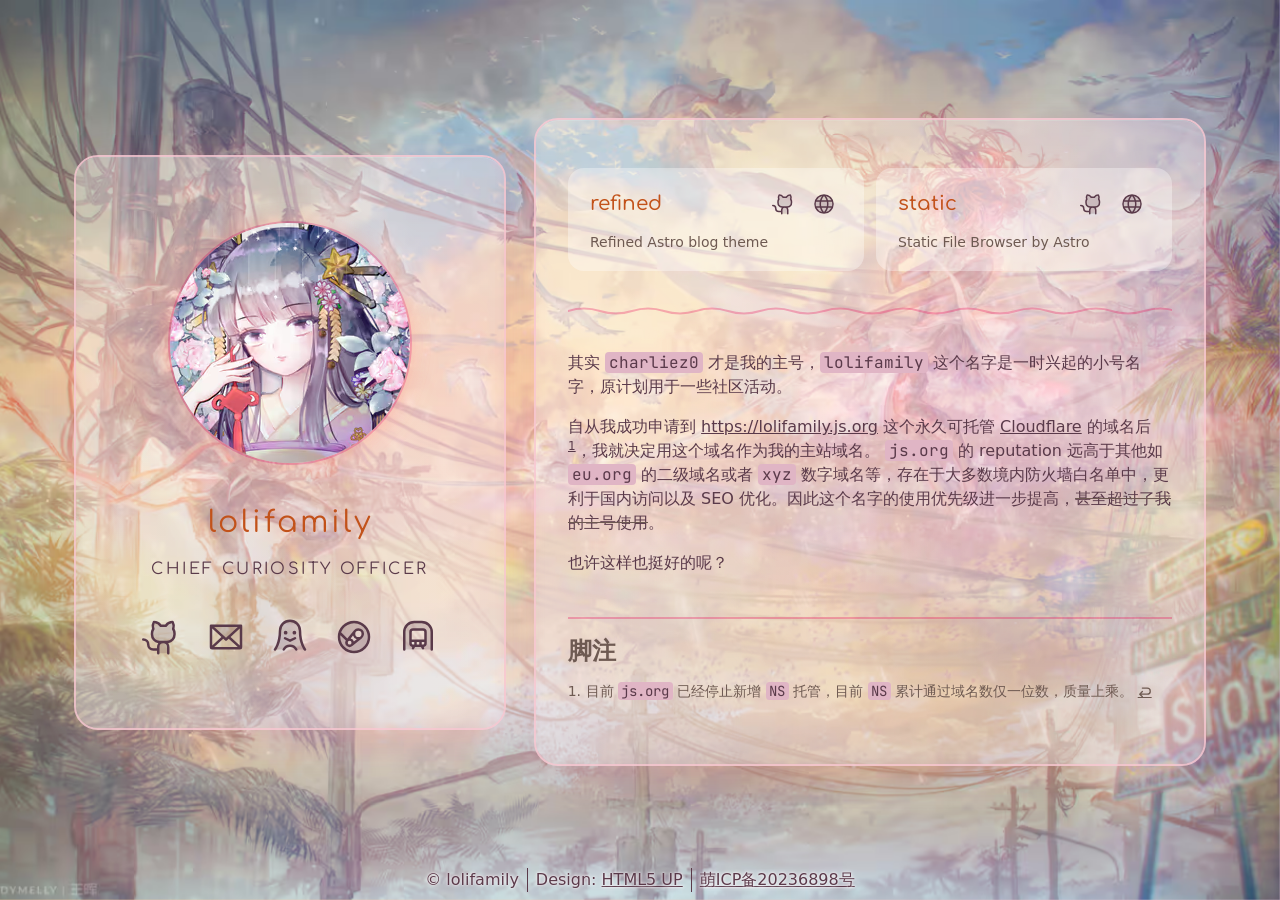
==== commit 1e83e508: "Deploy 2026-05-03T14:41:43Z" ====
--- a/index.html
+++ b/index.html
@@ -1 +1 @@
-<!DOCTYPE html><html class="scroll-smooth font-sans text-root antialiased" lang=zh-CN><head><meta charset=UTF-8><title>lolifamily&#39;s page</title><meta content=lolifamily name=author><meta content=lolifamily的个人主页，也许能找到你喜欢的东西吧 name=description><meta content="width=device-width,initial-scale=1" name=viewport><link href=/_astro/jetbrains-mono-latin-wght-normal.B9CIFXIH.woff2 rel=preload as=font crossorigin type=font/woff2><link href=/_astro/comfortaa-latin-wght-normal.CLB3k12Y.woff2 rel=preload as=font crossorigin type=font/woff2><link href=/_astro/runtime.NDZOfJWZ.js rel=modulepreload><meta content=#fff5f8 name=theme-color media="(prefers-color-scheme: light)"><meta content=#2a1018 name=theme-color media="(prefers-color-scheme: dark)"><meta content="light dark" name=color-scheme><link href=/_astro/favicon-32x32.BjgihrGF.png rel=icon sizes=32x32><link href=/_astro/favicon-192x192.Bv4p7RsF.png rel=icon sizes=192x192><link href=/_astro/favicon-180x180.AwXaWHlL.png rel=apple-touch-icon sizes=180x180><meta content=7_jEvDR3ggk6tLdJKrr-rNzJchC81DGeO2ZzSXPixcg name=google-site-verification><meta content=svGvv3mqZ3LG3oc6wLWauuJ_br6i1hkIUP_Zl3G3xGU name=google-site-verification><meta content=F887_8q9nOn1uZ9dJj3ws-Alw27KnunixJO_3m__Z-Q name=google-site-verification><meta content=29mDgzP9v9aE6S-Rug2DeShzpcR-Jv21wR2fgzRu2MU name=google-site-verification><meta content=o9tV4facW2oZw6oLUBQtEtiDDiUmA6r84Dn8hO9yxjs name=google-site-verification><meta content=Pee7tcDayUCumv1uBEndhQpK89bf6VLIddKptqd3DpA name=google-site-verification><meta content=true name=astro-view-transitions-enabled><meta content=animate name=astro-view-transitions-fallback><script src=/_astro/ClientRouter.astro_astro_type_script_index_0_lang.BNxsv0EF.js type=module></script><meta content=https://lolifamily.js.org/ name=canonical><link href=/sitemap-index.xml rel=sitemap><link href=https://lolifamily.js.org/ rel=canonical><meta content=article property=og:type><meta content=https://lolifamily.js.org/ property=og:url><meta content="lolifamily's page" property=og:title><meta content=lolifamily的个人主页，也许能找到你喜欢的东西吧 property=og:description><meta content=https://lolifamily.js.org/_astro/og-cover.Ca95uhge.jpg property=og:image><link href=/_astro/WaveDivider.BtVy3p0Q.css rel=stylesheet></head><body class="min-h-screen bg-canvas bg-[linear-gradient(60deg,var(--color-gradient-start)_5%,var(--color-gradient-end))] bg-fixed text-primary"><div class="pointer-events-none fixed inset-0 forced-colors:hidden"><picture><source srcset="/_astro/background.Ba_pMe0u_CjWq9.avif 640w, /_astro/background.Ba_pMe0u_2bW0FO.avif 750w, /_astro/background.Ba_pMe0u_p4Jla.avif 828w, /_astro/background.Ba_pMe0u_ZUIKB4.avif 1080w, /_astro/background.Ba_pMe0u_ZW1UJQ.avif 1280w, /_astro/background.Ba_pMe0u_2oFHqv.avif 1668w, /_astro/background.Ba_pMe0u_Z1aW2xa.avif 2048w, /_astro/background.Ba_pMe0u_269Bkm.avif 2560w" type=image/avif><img alt="background image" data-astro-image=full-width data-astro-image-fit=cover data-astro-image-pos=center decoding=sync fetchpriority=high height=3333 loading=eager sizes=100vw src=/_astro/background.Ba_pMe0u_2hS4LY.webp srcset="/_astro/background.Ba_pMe0u_1PQBOl.webp 640w, /_astro/background.Ba_pMe0u_Z1EHsIU.webp 750w, /_astro/background.Ba_pMe0u_1CBoJm.webp 828w, /_astro/background.Ba_pMe0u_1lsJWu.webp 1080w, /_astro/background.Ba_pMe0u_1kazNH.webp 1280w, /_astro/background.Ba_pMe0u_1WfIwH.webp 1668w, /_astro/background.Ba_pMe0u_Z1Cn1qX.webp 2048w, /_astro/background.Ba_pMe0u_1DICqy.webp 2560w" width=5000 class="h-full! object-cover"></picture><div class="absolute inset-0 hidden bg-[#1a0814]/55 mix-blend-multiply dark:block"></div></div><div class="relative flex min-h-screen flex-col items-center px-6 pt-6 md:px-8" data-content><div class="flex w-full flex-1 items-center justify-center"><main class="flex w-full flex-wrap items-center justify-center gap-7"><section class="relative isolate min-w-0 origin-center break-inside-avoid rounded-3xl border-2 border-border-soft px-8 shadow-card before:absolute before:inset-0 before:-z-10 before:rounded-[calc(1.5rem-2px)] before:bg-card before:opacity-40 before:content-[''] dark:before:opacity-25 reduce-transparency:before:opacity-100 reduce-transparency:dark:before:opacity-100 update-fast:motion-safe:animate-[identity-card-enter_1s_ease-out_forwards] w-full max-w-108 py-16 text-center md:min-w-108"><div class="mx-auto mb-10 w-fit overflow-hidden rounded-full border-2 border-border shadow-avatar"><picture><source srcset="/_astro/avatar.BgUaoG8q_ZiXXIa.avif 240w, /_astro/avatar.BgUaoG8q_Z1XDIOx.avif 300w, /_astro/avatar.BgUaoG8q_ZDPvMR.avif 360w, /_astro/avatar.BgUaoG8q_Z2jvgTf.avif 420w, /_astro/avatar.BgUaoG8q_ZYH3Rz.avif 480w, /_astro/avatar.BgUaoG8q_K9yIB.avif 600w, /_astro/avatar.BgUaoG8q_4qtzc.avif 840w, /_astro/avatar.BgUaoG8q_2qbduG.avif 1200w" type=image/avif sizes="calc(clamp(1rem, 0.85rem + 0.15vw, 1.25rem) * 15)"><img alt="lolifamily's avatar" data-astro-image=constrained data-astro-image-fit=cover data-astro-image-pos=center decoding=sync fetchpriority=high height=240 loading=eager sizes="calc(clamp(1rem, 0.85rem + 0.15vw, 1.25rem) * 15)" src=/_astro/avatar.BgUaoG8q_Z1UTxBG.webp srcset="/_astro/avatar.BgUaoG8q_Z1UTxBG.webp 240w, /_astro/avatar.BgUaoG8q_1tBP5R.webp 300w, /_astro/avatar.BgUaoG8q_Z2gL5Go.webp 360w, /_astro/avatar.BgUaoG8q_18Ki1a.webp 420w, /_astro/avatar.BgUaoG8q_2syv2P.webp 480w, /_astro/avatar.BgUaoG8q_ZQL09U.webp 600w, /_astro/avatar.BgUaoG8q_Z1xu5jk.webp 840w, /_astro/avatar.BgUaoG8q_Z8fYv.webp 1200w" width=240 data-zoom-src=/_astro/avatar.BgUaoG8q.jpg style=width:15rem;height:15rem></picture></div><h1 class="mb-3 font-identity text-3xl font-normal tracking-widest text-card-heading">lolifamily</h1><p class="mb-8 font-identity text-base/loose tracking-[0.15em] text-primary uppercase">Chief Curiosity Officer</p><nav><ul class="flex justify-center gap-5"><li><a href=https://github.com/lolifamily class="inline-block text-primary transition-[scale,color,text-shadow] duration-200 hover:text-hover hover:[text-shadow:0_0_8px_color-mix(in_srgb,var(--color-hover)_50%,transparent)] forced-colors:transition-transform forced-colors:hover:text-[Highlight] motion-safe:update-fast:hover:scale-110" aria-label=GitHub title=GitHub><svg width="3rem" height="3rem" fill="currentColor" aria-hidden="true" viewBox="0 0 256 256"><path d="M208 104v8a48 48 0 0 1-48 48h-24a32 32 0 0 1 32 32v40h-64v-40a32 32 0 0 1 32-32h-24a48 48 0 0 1-48-48v-8a49.3 49.3 0 0 1 8.51-27.3A51.92 51.92 0 0 1 76 32a52 52 0 0 1 43.83 24h32.34A52 52 0 0 1 196 32a51.92 51.92 0 0 1 3.49 44.7A49.3 49.3 0 0 1 208 104" opacity=".2"/><path d="M208.3 75.68A59.74 59.74 0 0 0 202.93 28a8 8 0 0 0-6.93-4 59.75 59.75 0 0 0-48 24h-24a59.75 59.75 0 0 0-48-24 8 8 0 0 0-6.93 4 59.78 59.78 0 0 0-5.38 47.68A58.14 58.14 0 0 0 56 104v8a56.06 56.06 0 0 0 48.44 55.47A39.8 39.8 0 0 0 96 192v8H72a24 24 0 0 1-24-24 40 40 0 0 0-40-40 8 8 0 0 0 0 16 24 24 0 0 1 24 24 40 40 0 0 0 40 40h24v16a8 8 0 0 0 16 0v-40a24 24 0 0 1 48 0v40a8 8 0 0 0 16 0v-40a39.8 39.8 0 0 0-8.44-24.53A56.06 56.06 0 0 0 216 112v-8a58 58 0 0 0-7.7-28.32M200 112a40 40 0 0 1-40 40h-48a40 40 0 0 1-40-40v-8a41.74 41.74 0 0 1 6.9-22.48 8 8 0 0 0 1.1-7.69 43.8 43.8 0 0 1 .79-33.58 43.88 43.88 0 0 1 32.32 20.06 8 8 0 0 0 6.71 3.69h32.35a8 8 0 0 0 6.74-3.69 43.87 43.87 0 0 1 32.32-20.06 43.8 43.8 0 0 1 .77 33.58 8.09 8.09 0 0 0 1 7.65 41.76 41.76 0 0 1 7 22.52Z"/></svg></a></li><li><a href=mailto:lolifamilies@gmail.com class="inline-block text-primary transition-[scale,color,text-shadow] duration-200 hover:text-hover hover:[text-shadow:0_0_8px_color-mix(in_srgb,var(--color-hover)_50%,transparent)] forced-colors:transition-transform forced-colors:hover:text-[Highlight] motion-safe:update-fast:hover:scale-110" aria-label=Email title=Email><svg width="3rem" height="3rem" fill="currentColor" aria-hidden="true" viewBox="0 0 256 256"><path d="m224 56-96 88-96-88Z" opacity=".2"/><path d="M224 48H32a8 8 0 0 0-8 8v136a16 16 0 0 0 16 16h176a16 16 0 0 0 16-16V56a8 8 0 0 0-8-8m-96 85.15L52.57 64h150.86ZM98.71 128 40 181.81V74.19Zm11.84 10.85 12 11.05a8 8 0 0 0 10.82 0l12-11.05 58 53.15H52.57ZM157.29 128 216 74.18v107.64Z"/></svg></a></li><li><a href=https://linux.do/u/charliez0/summary class="inline-block text-primary transition-[scale,color,text-shadow] duration-200 hover:text-hover hover:[text-shadow:0_0_8px_color-mix(in_srgb,var(--color-hover)_50%,transparent)] forced-colors:transition-transform forced-colors:hover:text-[Highlight] motion-safe:update-fast:hover:scale-110" aria-label=LinuxDo title=LinuxDo><svg width="3rem" height="3rem" fill="currentColor" aria-hidden="true" viewBox="0 0 256 256"><path d="M224 208h-56c-8-14.35-22.91-24-40-24s-32 9.65-40 24H32s32-40 32-120a64 64 0 0 1 128 0c0 80 32 120 32 120" opacity=".2"/><path d="M229 214.25a8 8 0 0 1-11.24-1.25C216.39 211.27 184 169.86 184 88a56 56 0 0 0-112 0c0 81.86-32.37 123.27-33.75 125a8 8 0 0 1-12.51-10c.15-.2 7.69-9.9 15.13-28.74C47.77 156.8 56 127.64 56 88a72 72 0 0 1 144 0c0 39.64 8.23 68.8 15.13 86.28 7.48 18.94 15.06 28.64 15.14 28.74a8 8 0 0 1-1.27 11.23M100 88a12 12 0 1 0 12 12 12 12 0 0 0-12-12m68 12a12 12 0 1 0-12 12 12 12 0 0 0 12-12m-68.42 28.84a8 8 0 0 0-7.15 14.31l32 16a7.94 7.94 0 0 0 7.15 0l32-16a8 8 0 0 0-7.16-14.31L128 143.05ZM128 176a54.07 54.07 0 0 0-47 28.11 8 8 0 1 0 14 7.78 37.35 37.35 0 0 1 66 0 8 8 0 0 0 14-7.78A54.07 54.07 0 0 0 128 176"/></svg></a></li><li><a href=https://steamcommunity.com/id/charliez0sp class="inline-block text-primary transition-[scale,color,text-shadow] duration-200 hover:text-hover hover:[text-shadow:0_0_8px_color-mix(in_srgb,var(--color-hover)_50%,transparent)] forced-colors:transition-transform forced-colors:hover:text-[Highlight] motion-safe:update-fast:hover:scale-110" aria-label=Steam title=Steam><svg width="3rem" height="3rem" fill="currentColor" aria-hidden="true" viewBox="0 0 256 256"><path d="M128 32a96 96 0 1 0 96 96 96 96 0 0 0-96-96m45.81 97.61-61.09 49.82a20 20 0 0 1-28.15-28.15l49.82-61.09a28 28 0 1 1 39.42 39.42" opacity=".2"/><path d="M128 24a104 104 0 1 0 104 104A104.11 104.11 0 0 0 128 24m-10.61 161.92 62-50.55a36 36 0 1 0-51.14-50.23l-43 52.73L45.28 98A88 88 0 1 1 40 128a90 90 0 0 1 .8-11.88l34.57 34.57a28 28 0 0 0 42 35.23Zm4.19-67.37a36.18 36.18 0 0 0 23.87 23.87l-18.26 14.89a28.11 28.11 0 0 0-20.5-20.5ZM156 128a20 20 0 1 1 20-20 20 20 0 0 1-20 20m-56 24a12 12 0 1 1-12 12 12 12 0 0 1 12-12"/></svg></a></li><li><a href=https://www.travellings.cn/go.html class="inline-block text-primary transition-[scale,color,text-shadow] duration-200 hover:text-hover hover:[text-shadow:0_0_8px_color-mix(in_srgb,var(--color-hover)_50%,transparent)] forced-colors:transition-transform forced-colors:hover:text-[Highlight] motion-safe:update-fast:hover:scale-110" aria-label=Travelling title=Travelling><svg width="3rem" height="3rem" fill="currentColor" aria-hidden="true" viewBox="0 0 256 256"><path d="M152 32h-48a64 64 0 0 0-64 64v112h176V96a64 64 0 0 0-64-64m24 136a16 16 0 0 1-16 16H96a16 16 0 0 1-16-16V96a16 16 0 0 1 16-16h64a16 16 0 0 1 16 16Z" opacity=".2"/><path d="M224 96v112a8 8 0 0 1-16 0V96a56.06 56.06 0 0 0-56-56h-48a56.06 56.06 0 0 0-56 56v112a8 8 0 0 1-16 0V96a72.08 72.08 0 0 1 72-72h48a72.08 72.08 0 0 1 72 72m-40 0v72a24 24 0 0 1-19.29 23.53l2.45 4.89a8 8 0 0 1-14.32 7.16L147.06 192h-38.12l-5.78 11.58a8 8 0 0 1-14.32-7.16l2.45-4.89A24 24 0 0 1 72 168V96a24 24 0 0 1 24-24h64a24 24 0 0 1 24 24m-96 0v48h80V96a8 8 0 0 0-8-8H96a8 8 0 0 0-8 8m32 64v16h16v-16Zm-24 16h8v-16H88v8a8 8 0 0 0 8 8m72-8v-8h-16v16h8a8 8 0 0 0 8-8"/></svg></a></li></ul></nav></section><section class="relative isolate min-w-0 origin-center break-inside-avoid rounded-3xl border-2 border-border-soft px-8 shadow-card before:absolute before:inset-0 before:-z-10 before:rounded-[calc(1.5rem-2px)] before:bg-card before:opacity-40 before:content-[''] dark:before:opacity-25 reduce-transparency:before:opacity-100 reduce-transparency:dark:before:opacity-100 update-fast:motion-safe:animate-[identity-card-enter_1s_ease-out_forwards] flex w-full max-w-2xl flex-col gap-8 self-stretch py-12 md:min-w-108"><section aria-label=Projects><ul class="grid grid-cols-1 gap-3 sm:grid-cols-2"><li class="group flex flex-col gap-2 rounded-2xl border-2 border-transparent bg-white/35 px-5 py-4 transition-colors duration-300 hover:bg-white/55 dark:bg-white/6 dark:hover:bg-white/9 forced-colors:hover:border-[Highlight]"><div class="flex items-center justify-between gap-2"><h2 class="min-w-0 truncate font-identity text-xl font-medium text-card-heading transition-colors group-hover:text-hover">refined</h2><ul class="flex shrink-0 gap-1"><li><a href=https://github.com/loliblogs/Refined class="inline-flex size-9 items-center justify-center rounded-full text-primary transition-[scale,background-color,color] duration-200 hover:bg-hover/15 hover:text-hover forced-colors:transition-transform forced-colors:hover:text-[Highlight] motion-safe:update-fast:hover:scale-110" aria-label="refined GitHub" title=GitHub><svg width="1.5rem" height="1.5rem" fill="currentColor" aria-hidden="true" viewBox="0 0 256 256"><path d="M208 104v8a48 48 0 0 1-48 48h-24a32 32 0 0 1 32 32v40h-64v-40a32 32 0 0 1 32-32h-24a48 48 0 0 1-48-48v-8a49.3 49.3 0 0 1 8.51-27.3A51.92 51.92 0 0 1 76 32a52 52 0 0 1 43.83 24h32.34A52 52 0 0 1 196 32a51.92 51.92 0 0 1 3.49 44.7A49.3 49.3 0 0 1 208 104" opacity=".2"/><path d="M208.3 75.68A59.74 59.74 0 0 0 202.93 28a8 8 0 0 0-6.93-4 59.75 59.75 0 0 0-48 24h-24a59.75 59.75 0 0 0-48-24 8 8 0 0 0-6.93 4 59.78 59.78 0 0 0-5.38 47.68A58.14 58.14 0 0 0 56 104v8a56.06 56.06 0 0 0 48.44 55.47A39.8 39.8 0 0 0 96 192v8H72a24 24 0 0 1-24-24 40 40 0 0 0-40-40 8 8 0 0 0 0 16 24 24 0 0 1 24 24 40 40 0 0 0 40 40h24v16a8 8 0 0 0 16 0v-40a24 24 0 0 1 48 0v40a8 8 0 0 0 16 0v-40a39.8 39.8 0 0 0-8.44-24.53A56.06 56.06 0 0 0 216 112v-8a58 58 0 0 0-7.7-28.32M200 112a40 40 0 0 1-40 40h-48a40 40 0 0 1-40-40v-8a41.74 41.74 0 0 1 6.9-22.48 8 8 0 0 0 1.1-7.69 43.8 43.8 0 0 1 .79-33.58 43.88 43.88 0 0 1 32.32 20.06 8 8 0 0 0 6.71 3.69h32.35a8 8 0 0 0 6.74-3.69 43.87 43.87 0 0 1 32.32-20.06 43.8 43.8 0 0 1 .77 33.58 8.09 8.09 0 0 0 1 7.65 41.76 41.76 0 0 1 7 22.52Z"/></svg></a></li><li><a href=https://blog.lolifamily.js.org class="inline-flex size-9 items-center justify-center rounded-full text-primary transition-[scale,background-color,color] duration-200 hover:bg-hover/15 hover:text-hover forced-colors:transition-transform forced-colors:hover:text-[Highlight] motion-safe:update-fast:hover:scale-110" aria-label="refined Live" title=Live><svg width="1.5rem" height="1.5rem" fill="currentColor" aria-hidden="true" viewBox="0 0 256 256"><path d="M224 128a96 96 0 1 1-96-96 96 96 0 0 1 96 96" opacity=".2"/><path d="M128 24a104 104 0 1 0 104 104A104.12 104.12 0 0 0 128 24m88 104a87.6 87.6 0 0 1-3.33 24h-38.51a157.4 157.4 0 0 0 0-48h38.51a87.6 87.6 0 0 1 3.33 24m-114 40h52a115.1 115.1 0 0 1-26 45 115.3 115.3 0 0 1-26-45m-3.9-16a140.8 140.8 0 0 1 0-48h59.88a140.8 140.8 0 0 1 0 48ZM40 128a87.6 87.6 0 0 1 3.33-24h38.51a157.4 157.4 0 0 0 0 48H43.33A87.6 87.6 0 0 1 40 128m114-40h-52a115.1 115.1 0 0 1 26-45 115.3 115.3 0 0 1 26 45m52.33 0h-35.62a135.3 135.3 0 0 0-22.3-45.6A88.29 88.29 0 0 1 206.37 88Zm-98.74-45.6A135.3 135.3 0 0 0 85.29 88H49.63a88.29 88.29 0 0 1 57.96-45.6M49.63 168h35.66a135.3 135.3 0 0 0 22.3 45.6A88.29 88.29 0 0 1 49.63 168m98.78 45.6a135.3 135.3 0 0 0 22.3-45.6h35.66a88.29 88.29 0 0 1-57.96 45.6"/></svg></a></li></ul></div><p class="text-sm/relaxed text-secondary">Refined Astro blog theme</p></li><li class="group flex flex-col gap-2 rounded-2xl border-2 border-transparent bg-white/35 px-5 py-4 transition-colors duration-300 hover:bg-white/55 dark:bg-white/6 dark:hover:bg-white/9 forced-colors:hover:border-[Highlight]"><div class="flex items-center justify-between gap-2"><h2 class="min-w-0 truncate font-identity text-xl font-medium text-card-heading transition-colors group-hover:text-hover">static</h2><ul class="flex shrink-0 gap-1"><li><a href=https://github.com/lolifamily/static class="inline-flex size-9 items-center justify-center rounded-full text-primary transition-[scale,background-color,color] duration-200 hover:bg-hover/15 hover:text-hover forced-colors:transition-transform forced-colors:hover:text-[Highlight] motion-safe:update-fast:hover:scale-110" aria-label="static GitHub" title=GitHub><svg width="1.5rem" height="1.5rem" fill="currentColor" aria-hidden="true" viewBox="0 0 256 256"><path d="M208 104v8a48 48 0 0 1-48 48h-24a32 32 0 0 1 32 32v40h-64v-40a32 32 0 0 1 32-32h-24a48 48 0 0 1-48-48v-8a49.3 49.3 0 0 1 8.51-27.3A51.92 51.92 0 0 1 76 32a52 52 0 0 1 43.83 24h32.34A52 52 0 0 1 196 32a51.92 51.92 0 0 1 3.49 44.7A49.3 49.3 0 0 1 208 104" opacity=".2"/><path d="M208.3 75.68A59.74 59.74 0 0 0 202.93 28a8 8 0 0 0-6.93-4 59.75 59.75 0 0 0-48 24h-24a59.75 59.75 0 0 0-48-24 8 8 0 0 0-6.93 4 59.78 59.78 0 0 0-5.38 47.68A58.14 58.14 0 0 0 56 104v8a56.06 56.06 0 0 0 48.44 55.47A39.8 39.8 0 0 0 96 192v8H72a24 24 0 0 1-24-24 40 40 0 0 0-40-40 8 8 0 0 0 0 16 24 24 0 0 1 24 24 40 40 0 0 0 40 40h24v16a8 8 0 0 0 16 0v-40a24 24 0 0 1 48 0v40a8 8 0 0 0 16 0v-40a39.8 39.8 0 0 0-8.44-24.53A56.06 56.06 0 0 0 216 112v-8a58 58 0 0 0-7.7-28.32M200 112a40 40 0 0 1-40 40h-48a40 40 0 0 1-40-40v-8a41.74 41.74 0 0 1 6.9-22.48 8 8 0 0 0 1.1-7.69 43.8 43.8 0 0 1 .79-33.58 43.88 43.88 0 0 1 32.32 20.06 8 8 0 0 0 6.71 3.69h32.35a8 8 0 0 0 6.74-3.69 43.87 43.87 0 0 1 32.32-20.06 43.8 43.8 0 0 1 .77 33.58 8.09 8.09 0 0 0 1 7.65 41.76 41.76 0 0 1 7 22.52Z"/></svg></a></li><li><a href=https://static.lolifamily.js.org class="inline-flex size-9 items-center justify-center rounded-full text-primary transition-[scale,background-color,color] duration-200 hover:bg-hover/15 hover:text-hover forced-colors:transition-transform forced-colors:hover:text-[Highlight] motion-safe:update-fast:hover:scale-110" aria-label="static Live" title=Live><svg width="1.5rem" height="1.5rem" fill="currentColor" aria-hidden="true" viewBox="0 0 256 256"><path d="M224 128a96 96 0 1 1-96-96 96 96 0 0 1 96 96" opacity=".2"/><path d="M128 24a104 104 0 1 0 104 104A104.12 104.12 0 0 0 128 24m88 104a87.6 87.6 0 0 1-3.33 24h-38.51a157.4 157.4 0 0 0 0-48h38.51a87.6 87.6 0 0 1 3.33 24m-114 40h52a115.1 115.1 0 0 1-26 45 115.3 115.3 0 0 1-26-45m-3.9-16a140.8 140.8 0 0 1 0-48h59.88a140.8 140.8 0 0 1 0 48ZM40 128a87.6 87.6 0 0 1 3.33-24h38.51a157.4 157.4 0 0 0 0 48H43.33A87.6 87.6 0 0 1 40 128m114-40h-52a115.1 115.1 0 0 1 26-45 115.3 115.3 0 0 1 26 45m52.33 0h-35.62a135.3 135.3 0 0 0-22.3-45.6A88.29 88.29 0 0 1 206.37 88Zm-98.74-45.6A135.3 135.3 0 0 0 85.29 88H49.63a88.29 88.29 0 0 1 57.96-45.6M49.63 168h35.66a135.3 135.3 0 0 0 22.3 45.6A88.29 88.29 0 0 1 49.63 168m98.78 45.6a135.3 135.3 0 0 0 22.3-45.6h35.66a88.29 88.29 0 0 1-57.96 45.6"/></svg></a></li></ul></div><p class="text-sm/relaxed text-secondary">Static File Browser by Astro</p></li></ul></section><svg aria-hidden="true" class="block h-4 w-full text-border forced-colors:invisible"><defs><pattern id="a" width="128" height="16" x="0" y="0" patternUnits="userSpaceOnUse"><path fill="none" stroke="currentColor" stroke-linecap="round" stroke-linejoin="round" stroke-width="2" d="M0 8q16-5 32 0t32 0 32 0 32 0"/></pattern></defs><rect width="100%" height="16" fill="url(#a)"/></svg><article data-markdown><p>其实 <code>charliez0</code> 才是我的主号，<code>lolifamily</code> 这个名字是一时兴起的小号名字，原计划用于一些社区活动。</p><p>自从我成功申请到 <a href=https://lolifamily.js.org>https://lolifamily.js.org</a> 这个永久可托管 <a href=https://www.cloudflare.com/>Cloudflare</a> 的域名后<sup><a href=#user-content-fn-1 aria-describedby=footnote-label data-footnote-ref="" id=user-content-fnref-1>1</a></sup>，我就决定用这个域名作为我的主站域名。 <code>js.org</code> 的 reputation 远高于其他如 <code>eu.org</code> 的二级域名或者 <code>xyz</code> 数字域名等，存在于大多数境内防火墙白名单中，更利于国内访问以及 SEO 优化。因此这个名字的使用优先级进一步提高，<del>甚至超过了我的主号使用</del>。</p><p>也许这样也挺好的呢？</p><section class=footnotes data-footnotes=""><h2 class=sr-only id=footnote-label>脚注</h2><ol><li id=user-content-fn-1><p>目前 <code>js.org</code> 已经停止新增 <code>NS</code> 托管，目前 <code>NS</code> 累计通过域名数仅一位数，质量上乘。 <a href=#user-content-fnref-1 class=data-footnote-backref aria-label="返回引用 1" data-footnote-backref=""> </a></p></li></ol></section></article></section></main></div><footer class="w-full py-2 text-center text-base text-primary [text-shadow:0_0_4px_var(--color-canvas),0_0_2px_var(--color-canvas)]"><ul class="flex flex-wrap justify-center [&>li]:px-2 [&>li:not(:first-child)]:border-l [&>li:not(:first-child)]:border-primary"><li>&copy; lolifamily</li><li>Design: <a href=https://html5up.net class="transition-colors hover:text-hover forced-colors:hover:text-[Highlight]"><span class=underline>HTML5 UP</span></a></li><li><a href="https://icp.gov.moe/?keyword=20236898" class="transition-colors hover:text-hover forced-colors:hover:text-[Highlight]" target=_blank><span class=underline>萌ICP备20236898号</span></a></li></ul></footer></div><style>astro-island,astro-slot,astro-static-slot{display:contents}</style><script>(self.Astro||(self.Astro={})).idle=(e,t)=>{let i=async()=>{await(await e())()},l="object"==typeof t.value?t.value:void 0,o={timeout:null==l?void 0:l.timeout};"requestIdleCallback"in window?window.requestIdleCallback(i,o):setTimeout(i,o.timeout||200)},window.dispatchEvent(new Event("astro:idle"))</script><script>(()=>{var t=Object.defineProperty,e=(e,n,r)=>((e,n,r)=>n in e?t(e,n,{enumerable:!0,configurable:!0,writable:!0,value:r}):e[n]=r)(e,"symbol"!=typeof n?n+"":n,r),n=new Set(["__proto__","constructor","prototype"]);{let t={0:t=>s(t),1:t=>o(t),2:t=>new RegExp(t),3:t=>new Date(t),4:t=>new Map(o(t)),5:t=>new Set(o(t)),6:t=>BigInt(t),7:t=>new URL(t),8:t=>new Uint8Array(t),9:t=>new Uint16Array(t),10:t=>new Uint32Array(t),11:t=>Number.POSITIVE_INFINITY*t},r=e=>{let[n,r]=e;return n in t?t[n](r):void 0},o=t=>t.map(r),s=t=>"object"!=typeof t||null===t?t:Object.fromEntries(Object.entries(t).map(([t,e])=>[t,r(e)]));class i extends HTMLElement{constructor(){super(...arguments),e(this,"Component"),e(this,"hydrator"),e(this,"hydrate",async()=>{var t;if(!this.hydrator||!this.isConnected)return;let e=null==(t=this.parentElement)?void 0:t.closest("astro-island[ssr]");if(e)return void e.addEventListener("astro:hydrate",this.hydrate,{once:!0});let n,r=this.querySelectorAll("astro-slot"),o={},i=this.querySelectorAll("template[data-astro-template]");for(let t of i){let e=t.closest(this.tagName);null!=e&&e.isSameNode(this)&&(o[t.getAttribute("data-astro-template")||"default"]=t.innerHTML,t.remove())}for(let t of r){let e=t.closest(this.tagName);null!=e&&e.isSameNode(this)&&(o[t.getAttribute("name")||"default"]=t.innerHTML)}try{n=this.hasAttribute("props")?s(JSON.parse(this.getAttribute("props"))):{}}catch(t){let e=this.getAttribute("component-url")||"<unknown>",n=this.getAttribute("component-export");throw n&&(e+=` (export ${n})`),console.error(`[hydrate] Error parsing props for component ${e}`,this.getAttribute("props"),t),t}await this.hydrator(this)(this.Component,n,o,{client:this.getAttribute("client")}),this.removeAttribute("ssr"),this.dispatchEvent(new CustomEvent("astro:hydrate"))}),e(this,"unmount",()=>{this.isConnected||this.dispatchEvent(new CustomEvent("astro:unmount"))})}disconnectedCallback(){document.removeEventListener("astro:after-swap",this.unmount),document.addEventListener("astro:after-swap",this.unmount,{once:!0})}connectedCallback(){if(this.hasAttribute("await-children")&&"interactive"!==document.readyState&&"complete"!==document.readyState){let t=()=>{document.removeEventListener("DOMContentLoaded",t),e.disconnect(),this.childrenConnectedCallback()},e=new MutationObserver(()=>{var e;(null==(e=this.lastChild)?void 0:e.nodeType)===Node.COMMENT_NODE&&"astro:end"===this.lastChild.nodeValue&&(this.lastChild.remove(),t())});e.observe(this,{childList:!0}),document.addEventListener("DOMContentLoaded",t)}else this.childrenConnectedCallback()}async childrenConnectedCallback(){let t=this.getAttribute("before-hydration-url");t&&await import(t),this.start()}async start(){let t=JSON.parse(this.getAttribute("opts")),e=this.getAttribute("client");if(void 0!==Astro[e])try{await Astro[e](async()=>{let t=this.getAttribute("renderer-url"),[e,{default:r}]=await Promise.all([import(this.getAttribute("component-url")),t?import(t):()=>()=>{}]),o=this.getAttribute("component-export")||"default";if(o.includes(".")){this.Component=e;for(let t of o.split(".")){if(n.has(t)||!this.Component||"object"!=typeof this.Component&&"function"!=typeof this.Component||!Object.hasOwn(this.Component,t))throw new Error(`Invalid component export path: ${o}`);this.Component=this.Component[t]}}else{if(n.has(o))throw new Error(`Invalid component export path: ${o}`);this.Component=e[o]}return this.hydrator=r,this.hydrate},t,this)}catch(t){console.error("[astro-island] Error hydrating %s",this.getAttribute("component-url"),t)}else window.addEventListener(`astro:${e}`,()=>this.start(),{once:!0})}attributeChangedCallback(){this.hydrate()}}e(i,"observedAttributes",["props"]),customElements.get("astro-island")||customElements.define("astro-island",i)}})()</script><script>window._$HY||(e=>{let t=e=>e&&e.hasAttribute&&(e.hasAttribute("data-hk")?e:t(e.host&&e.host.nodeType?e.host:e.parentNode));["click","input"].forEach(o=>document.addEventListener(o,o=>{if(!e.events)return;let s=t(o.composedPath&&o.composedPath()[0]||o.target);s&&!e.completed.has(s)&&e.events.push([s,o])}))})(_$HY={events:[],completed:new WeakSet,r:{},fe(){}})</script><astro-island client=idle component-export=default component-url=/_astro/MediumZoom.DHj6Zx3e.js data-solid-render-id=s0 opts={&quot;name&quot;:&quot;MediumZoom&quot;,&quot;value&quot;:true} props={} renderer-url=/_astro/client.wH4mQu50.js ssr uid=HdsD9></astro-island></body></html>+<!DOCTYPE html><html class="scroll-smooth font-sans text-root antialiased" lang=zh-CN><head><meta charset=UTF-8><title>lolifamily&#39;s page</title><meta content=lolifamily name=author><meta content=lolifamily的个人主页，也许能找到你喜欢的东西吧 name=description><meta content="width=device-width,initial-scale=1" name=viewport><link href=/_astro/jetbrains-mono-latin-wght-normal.B9CIFXIH.woff2 rel=preload as=font crossorigin type=font/woff2><link href=/_astro/comfortaa-latin-wght-normal.CLB3k12Y.woff2 rel=preload as=font crossorigin type=font/woff2><link href=/_astro/runtime.NDZOfJWZ.js rel=modulepreload><meta content=#fff5f8 name=theme-color media="(prefers-color-scheme: light)"><meta content=#2a1018 name=theme-color media="(prefers-color-scheme: dark)"><meta content="light dark" name=color-scheme><link href=/_astro/favicon-32x32.BjgihrGF.png rel=icon sizes=32x32><link href=/_astro/favicon-192x192.Bv4p7RsF.png rel=icon sizes=192x192><link href=/_astro/favicon-180x180.AwXaWHlL.png rel=apple-touch-icon sizes=180x180><meta content=7_jEvDR3ggk6tLdJKrr-rNzJchC81DGeO2ZzSXPixcg name=google-site-verification><meta content=svGvv3mqZ3LG3oc6wLWauuJ_br6i1hkIUP_Zl3G3xGU name=google-site-verification><meta content=F887_8q9nOn1uZ9dJj3ws-Alw27KnunixJO_3m__Z-Q name=google-site-verification><meta content=29mDgzP9v9aE6S-Rug2DeShzpcR-Jv21wR2fgzRu2MU name=google-site-verification><meta content=o9tV4facW2oZw6oLUBQtEtiDDiUmA6r84Dn8hO9yxjs name=google-site-verification><meta content=Pee7tcDayUCumv1uBEndhQpK89bf6VLIddKptqd3DpA name=google-site-verification><meta content=true name=astro-view-transitions-enabled><meta content=animate name=astro-view-transitions-fallback><script src=/_astro/ClientRouter.astro_astro_type_script_index_0_lang.BNxsv0EF.js type=module></script><meta content=https://lolifamily.js.org/ name=canonical><link href=/sitemap-index.xml rel=sitemap><link href=https://lolifamily.js.org/ rel=canonical><meta content=article property=og:type><meta content=https://lolifamily.js.org/ property=og:url><meta content="lolifamily's page" property=og:title><meta content=lolifamily的个人主页，也许能找到你喜欢的东西吧 property=og:description><meta content=https://lolifamily.js.org/_astro/og-cover.Ca95uhge.jpg property=og:image><link href=/_astro/WaveDivider.M-iuOhRw.css rel=stylesheet></head><body class="min-h-screen bg-canvas bg-[linear-gradient(60deg,var(--color-gradient-start)_5%,var(--color-gradient-end))] bg-fixed text-primary"><div class="pointer-events-none fixed inset-0 forced-colors:hidden"><picture><source srcset="/_astro/background.Ba_pMe0u_CjWq9.avif 640w, /_astro/background.Ba_pMe0u_2bW0FO.avif 750w, /_astro/background.Ba_pMe0u_p4Jla.avif 828w, /_astro/background.Ba_pMe0u_ZUIKB4.avif 1080w, /_astro/background.Ba_pMe0u_ZW1UJQ.avif 1280w, /_astro/background.Ba_pMe0u_2oFHqv.avif 1668w, /_astro/background.Ba_pMe0u_Z1aW2xa.avif 2048w, /_astro/background.Ba_pMe0u_269Bkm.avif 2560w" type=image/avif><img alt="background image" data-astro-image=full-width data-astro-image-fit=cover data-astro-image-pos=center decoding=sync fetchpriority=high height=3333 loading=eager sizes=100vw src=/_astro/background.Ba_pMe0u_2hS4LY.webp srcset="/_astro/background.Ba_pMe0u_1PQBOl.webp 640w, /_astro/background.Ba_pMe0u_Z1EHsIU.webp 750w, /_astro/background.Ba_pMe0u_1CBoJm.webp 828w, /_astro/background.Ba_pMe0u_1lsJWu.webp 1080w, /_astro/background.Ba_pMe0u_1kazNH.webp 1280w, /_astro/background.Ba_pMe0u_1WfIwH.webp 1668w, /_astro/background.Ba_pMe0u_Z1Cn1qX.webp 2048w, /_astro/background.Ba_pMe0u_1DICqy.webp 2560w" width=5000 class="h-full! object-cover"></picture><div class="absolute inset-0 hidden bg-[#1a0814]/55 mix-blend-multiply dark:block"></div></div><div class="relative flex min-h-screen flex-col items-center px-6 pt-6 md:px-8" data-content><div class="flex w-full flex-1 items-center justify-center"><main class="flex w-full flex-wrap items-center justify-center gap-7"><section class="relative isolate min-w-0 origin-center break-inside-avoid rounded-3xl border-2 border-border-soft px-8 shadow-card before:absolute before:inset-0 before:-z-10 before:rounded-[calc(1.5rem-2px)] before:bg-card before:opacity-40 before:inset-shadow-card before:content-[''] dark:before:opacity-25 reduce-transparency:before:opacity-100 reduce-transparency:dark:before:opacity-100 update-fast:motion-safe:animate-[identity-card-enter_0.75s_ease-out_forwards] w-full max-w-108 py-16 text-center md:min-w-108"><div class="mx-auto mb-10 w-fit overflow-hidden rounded-full border-2 border-border shadow-avatar"><picture><source srcset="/_astro/avatar.BgUaoG8q_ZiXXIa.avif 240w, /_astro/avatar.BgUaoG8q_Z1XDIOx.avif 300w, /_astro/avatar.BgUaoG8q_ZDPvMR.avif 360w, /_astro/avatar.BgUaoG8q_Z2jvgTf.avif 420w, /_astro/avatar.BgUaoG8q_ZYH3Rz.avif 480w, /_astro/avatar.BgUaoG8q_K9yIB.avif 600w, /_astro/avatar.BgUaoG8q_4qtzc.avif 840w, /_astro/avatar.BgUaoG8q_2qbduG.avif 1200w" type=image/avif sizes="calc(clamp(1rem, 0.85rem + 0.15vw, 1.25rem) * 15)"><img alt="lolifamily's avatar" data-astro-image=constrained data-astro-image-fit=cover data-astro-image-pos=center decoding=sync fetchpriority=high height=240 loading=eager sizes="calc(clamp(1rem, 0.85rem + 0.15vw, 1.25rem) * 15)" src=/_astro/avatar.BgUaoG8q_Z1UTxBG.webp srcset="/_astro/avatar.BgUaoG8q_Z1UTxBG.webp 240w, /_astro/avatar.BgUaoG8q_1tBP5R.webp 300w, /_astro/avatar.BgUaoG8q_Z2gL5Go.webp 360w, /_astro/avatar.BgUaoG8q_18Ki1a.webp 420w, /_astro/avatar.BgUaoG8q_2syv2P.webp 480w, /_astro/avatar.BgUaoG8q_ZQL09U.webp 600w, /_astro/avatar.BgUaoG8q_Z1xu5jk.webp 840w, /_astro/avatar.BgUaoG8q_Z8fYv.webp 1200w" width=240 data-zoom-src=/_astro/avatar.BgUaoG8q.jpg style=width:15rem;height:15rem></picture></div><h1 class="mb-3 font-identity text-3xl font-normal tracking-widest text-card-heading">lolifamily</h1><p class="mb-8 font-identity text-base/loose tracking-[0.15em] text-primary uppercase">Chief Curiosity Officer</p><nav><ul class="flex justify-center gap-6"><li><a href=https://github.com/lolifamily class="inline-block text-primary transition-[scale,color,text-shadow] duration-200 hover:text-hover hover:[text-shadow:0_0_8px_color-mix(in_srgb,var(--color-hover)_50%,transparent)] forced-colors:transition-transform forced-colors:hover:text-[Highlight] motion-safe:update-fast:hover:scale-110" aria-label=GitHub title=GitHub><svg width="2.5rem" height="2.5rem" fill="currentColor" aria-hidden="true" viewBox="0 0 256 256"><path d="M208 104v8a48 48 0 0 1-48 48h-24a32 32 0 0 1 32 32v40h-64v-40a32 32 0 0 1 32-32h-24a48 48 0 0 1-48-48v-8a49.3 49.3 0 0 1 8.51-27.3A51.92 51.92 0 0 1 76 32a52 52 0 0 1 43.83 24h32.34A52 52 0 0 1 196 32a51.92 51.92 0 0 1 3.49 44.7A49.3 49.3 0 0 1 208 104" opacity=".2"/><path d="M208.3 75.68A59.74 59.74 0 0 0 202.93 28a8 8 0 0 0-6.93-4 59.75 59.75 0 0 0-48 24h-24a59.75 59.75 0 0 0-48-24 8 8 0 0 0-6.93 4 59.78 59.78 0 0 0-5.38 47.68A58.14 58.14 0 0 0 56 104v8a56.06 56.06 0 0 0 48.44 55.47A39.8 39.8 0 0 0 96 192v8H72a24 24 0 0 1-24-24 40 40 0 0 0-40-40 8 8 0 0 0 0 16 24 24 0 0 1 24 24 40 40 0 0 0 40 40h24v16a8 8 0 0 0 16 0v-40a24 24 0 0 1 48 0v40a8 8 0 0 0 16 0v-40a39.8 39.8 0 0 0-8.44-24.53A56.06 56.06 0 0 0 216 112v-8a58 58 0 0 0-7.7-28.32M200 112a40 40 0 0 1-40 40h-48a40 40 0 0 1-40-40v-8a41.74 41.74 0 0 1 6.9-22.48 8 8 0 0 0 1.1-7.69 43.8 43.8 0 0 1 .79-33.58 43.88 43.88 0 0 1 32.32 20.06 8 8 0 0 0 6.71 3.69h32.35a8 8 0 0 0 6.74-3.69 43.87 43.87 0 0 1 32.32-20.06 43.8 43.8 0 0 1 .77 33.58 8.09 8.09 0 0 0 1 7.65 41.76 41.76 0 0 1 7 22.52Z"/></svg></a></li><li><a href=mailto:lolifamilies@gmail.com class="inline-block text-primary transition-[scale,color,text-shadow] duration-200 hover:text-hover hover:[text-shadow:0_0_8px_color-mix(in_srgb,var(--color-hover)_50%,transparent)] forced-colors:transition-transform forced-colors:hover:text-[Highlight] motion-safe:update-fast:hover:scale-110" aria-label=Email title=Email><svg width="2.5rem" height="2.5rem" fill="currentColor" aria-hidden="true" viewBox="0 0 256 256"><path d="m224 56-96 88-96-88Z" opacity=".2"/><path d="M224 48H32a8 8 0 0 0-8 8v136a16 16 0 0 0 16 16h176a16 16 0 0 0 16-16V56a8 8 0 0 0-8-8m-96 85.15L52.57 64h150.86ZM98.71 128 40 181.81V74.19Zm11.84 10.85 12 11.05a8 8 0 0 0 10.82 0l12-11.05 58 53.15H52.57ZM157.29 128 216 74.18v107.64Z"/></svg></a></li><li><a href=https://linux.do/u/charliez0/summary class="inline-block text-primary transition-[scale,color,text-shadow] duration-200 hover:text-hover hover:[text-shadow:0_0_8px_color-mix(in_srgb,var(--color-hover)_50%,transparent)] forced-colors:transition-transform forced-colors:hover:text-[Highlight] motion-safe:update-fast:hover:scale-110" aria-label=LinuxDo title=LinuxDo><svg width="2.5rem" height="2.5rem" fill="currentColor" aria-hidden="true" viewBox="0 0 256 256"><path d="M224 208h-56c-8-14.35-22.91-24-40-24s-32 9.65-40 24H32s32-40 32-120a64 64 0 0 1 128 0c0 80 32 120 32 120" opacity=".2"/><path d="M229 214.25a8 8 0 0 1-11.24-1.25C216.39 211.27 184 169.86 184 88a56 56 0 0 0-112 0c0 81.86-32.37 123.27-33.75 125a8 8 0 0 1-12.51-10c.15-.2 7.69-9.9 15.13-28.74C47.77 156.8 56 127.64 56 88a72 72 0 0 1 144 0c0 39.64 8.23 68.8 15.13 86.28 7.48 18.94 15.06 28.64 15.14 28.74a8 8 0 0 1-1.27 11.23M100 88a12 12 0 1 0 12 12 12 12 0 0 0-12-12m68 12a12 12 0 1 0-12 12 12 12 0 0 0 12-12m-68.42 28.84a8 8 0 0 0-7.15 14.31l32 16a7.94 7.94 0 0 0 7.15 0l32-16a8 8 0 0 0-7.16-14.31L128 143.05ZM128 176a54.07 54.07 0 0 0-47 28.11 8 8 0 1 0 14 7.78 37.35 37.35 0 0 1 66 0 8 8 0 0 0 14-7.78A54.07 54.07 0 0 0 128 176"/></svg></a></li><li><a href=https://steamcommunity.com/id/charliez0sp class="inline-block text-primary transition-[scale,color,text-shadow] duration-200 hover:text-hover hover:[text-shadow:0_0_8px_color-mix(in_srgb,var(--color-hover)_50%,transparent)] forced-colors:transition-transform forced-colors:hover:text-[Highlight] motion-safe:update-fast:hover:scale-110" aria-label=Steam title=Steam><svg width="2.5rem" height="2.5rem" fill="currentColor" aria-hidden="true" viewBox="0 0 256 256"><path d="M128 32a96 96 0 1 0 96 96 96 96 0 0 0-96-96m45.81 97.61-61.09 49.82a20 20 0 0 1-28.15-28.15l49.82-61.09a28 28 0 1 1 39.42 39.42" opacity=".2"/><path d="M128 24a104 104 0 1 0 104 104A104.11 104.11 0 0 0 128 24m-10.61 161.92 62-50.55a36 36 0 1 0-51.14-50.23l-43 52.73L45.28 98A88 88 0 1 1 40 128a90 90 0 0 1 .8-11.88l34.57 34.57a28 28 0 0 0 42 35.23Zm4.19-67.37a36.18 36.18 0 0 0 23.87 23.87l-18.26 14.89a28.11 28.11 0 0 0-20.5-20.5ZM156 128a20 20 0 1 1 20-20 20 20 0 0 1-20 20m-56 24a12 12 0 1 1-12 12 12 12 0 0 1 12-12"/></svg></a></li><li><a href=https://www.travellings.cn/go.html class="inline-block text-primary transition-[scale,color,text-shadow] duration-200 hover:text-hover hover:[text-shadow:0_0_8px_color-mix(in_srgb,var(--color-hover)_50%,transparent)] forced-colors:transition-transform forced-colors:hover:text-[Highlight] motion-safe:update-fast:hover:scale-110" aria-label=Travelling title=Travelling><svg width="2.5rem" height="2.5rem" fill="currentColor" aria-hidden="true" viewBox="0 0 256 256"><path d="M152 32h-48a64 64 0 0 0-64 64v112h176V96a64 64 0 0 0-64-64m24 136a16 16 0 0 1-16 16H96a16 16 0 0 1-16-16V96a16 16 0 0 1 16-16h64a16 16 0 0 1 16 16Z" opacity=".2"/><path d="M224 96v112a8 8 0 0 1-16 0V96a56.06 56.06 0 0 0-56-56h-48a56.06 56.06 0 0 0-56 56v112a8 8 0 0 1-16 0V96a72.08 72.08 0 0 1 72-72h48a72.08 72.08 0 0 1 72 72m-40 0v72a24 24 0 0 1-19.29 23.53l2.45 4.89a8 8 0 0 1-14.32 7.16L147.06 192h-38.12l-5.78 11.58a8 8 0 0 1-14.32-7.16l2.45-4.89A24 24 0 0 1 72 168V96a24 24 0 0 1 24-24h64a24 24 0 0 1 24 24m-96 0v48h80V96a8 8 0 0 0-8-8H96a8 8 0 0 0-8 8m32 64v16h16v-16Zm-24 16h8v-16H88v8a8 8 0 0 0 8 8m72-8v-8h-16v16h8a8 8 0 0 0 8-8"/></svg></a></li></ul></nav></section><section class="relative isolate min-w-0 origin-center break-inside-avoid rounded-3xl border-2 border-border-soft px-8 shadow-card before:absolute before:inset-0 before:-z-10 before:rounded-[calc(1.5rem-2px)] before:bg-card before:opacity-40 before:inset-shadow-card before:content-[''] dark:before:opacity-25 reduce-transparency:before:opacity-100 reduce-transparency:dark:before:opacity-100 update-fast:motion-safe:animate-[identity-card-enter_0.75s_ease-out_forwards] flex w-full max-w-2xl flex-col gap-8 self-stretch py-12 md:min-w-108"><section aria-label=Projects><ul class="grid grid-cols-1 gap-3 sm:grid-cols-2"><li class="group flex flex-col gap-2 rounded-2xl border-2 border-transparent bg-white/35 px-5 py-4 transition-colors duration-300 hover:bg-white/55 dark:bg-white/6 dark:hover:bg-white/9 forced-colors:hover:border-[Highlight]"><div class="flex items-center justify-between gap-2"><h2 class="min-w-0 truncate font-identity text-xl font-medium text-card-heading transition-colors group-hover:text-hover">refined</h2><ul class="flex shrink-0 gap-1"><li><a href=https://github.com/loliblogs/Refined class="inline-flex size-9 items-center justify-center rounded-full text-primary transition-[scale,background-color,color] duration-200 hover:bg-hover/15 hover:text-hover forced-colors:transition-transform forced-colors:hover:text-[Highlight] motion-safe:update-fast:hover:scale-110" aria-label="refined GitHub" title=GitHub><svg width="1.5rem" height="1.5rem" fill="currentColor" aria-hidden="true" viewBox="0 0 256 256"><path d="M208 104v8a48 48 0 0 1-48 48h-24a32 32 0 0 1 32 32v40h-64v-40a32 32 0 0 1 32-32h-24a48 48 0 0 1-48-48v-8a49.3 49.3 0 0 1 8.51-27.3A51.92 51.92 0 0 1 76 32a52 52 0 0 1 43.83 24h32.34A52 52 0 0 1 196 32a51.92 51.92 0 0 1 3.49 44.7A49.3 49.3 0 0 1 208 104" opacity=".2"/><path d="M208.3 75.68A59.74 59.74 0 0 0 202.93 28a8 8 0 0 0-6.93-4 59.75 59.75 0 0 0-48 24h-24a59.75 59.75 0 0 0-48-24 8 8 0 0 0-6.93 4 59.78 59.78 0 0 0-5.38 47.68A58.14 58.14 0 0 0 56 104v8a56.06 56.06 0 0 0 48.44 55.47A39.8 39.8 0 0 0 96 192v8H72a24 24 0 0 1-24-24 40 40 0 0 0-40-40 8 8 0 0 0 0 16 24 24 0 0 1 24 24 40 40 0 0 0 40 40h24v16a8 8 0 0 0 16 0v-40a24 24 0 0 1 48 0v40a8 8 0 0 0 16 0v-40a39.8 39.8 0 0 0-8.44-24.53A56.06 56.06 0 0 0 216 112v-8a58 58 0 0 0-7.7-28.32M200 112a40 40 0 0 1-40 40h-48a40 40 0 0 1-40-40v-8a41.74 41.74 0 0 1 6.9-22.48 8 8 0 0 0 1.1-7.69 43.8 43.8 0 0 1 .79-33.58 43.88 43.88 0 0 1 32.32 20.06 8 8 0 0 0 6.71 3.69h32.35a8 8 0 0 0 6.74-3.69 43.87 43.87 0 0 1 32.32-20.06 43.8 43.8 0 0 1 .77 33.58 8.09 8.09 0 0 0 1 7.65 41.76 41.76 0 0 1 7 22.52Z"/></svg></a></li><li><a href=https://blog.lolifamily.js.org class="inline-flex size-9 items-center justify-center rounded-full text-primary transition-[scale,background-color,color] duration-200 hover:bg-hover/15 hover:text-hover forced-colors:transition-transform forced-colors:hover:text-[Highlight] motion-safe:update-fast:hover:scale-110" aria-label="refined Live" title=Live><svg width="1.5rem" height="1.5rem" fill="currentColor" aria-hidden="true" viewBox="0 0 256 256"><path d="M224 128a96 96 0 1 1-96-96 96 96 0 0 1 96 96" opacity=".2"/><path d="M128 24a104 104 0 1 0 104 104A104.12 104.12 0 0 0 128 24m88 104a87.6 87.6 0 0 1-3.33 24h-38.51a157.4 157.4 0 0 0 0-48h38.51a87.6 87.6 0 0 1 3.33 24m-114 40h52a115.1 115.1 0 0 1-26 45 115.3 115.3 0 0 1-26-45m-3.9-16a140.8 140.8 0 0 1 0-48h59.88a140.8 140.8 0 0 1 0 48ZM40 128a87.6 87.6 0 0 1 3.33-24h38.51a157.4 157.4 0 0 0 0 48H43.33A87.6 87.6 0 0 1 40 128m114-40h-52a115.1 115.1 0 0 1 26-45 115.3 115.3 0 0 1 26 45m52.33 0h-35.62a135.3 135.3 0 0 0-22.3-45.6A88.29 88.29 0 0 1 206.37 88Zm-98.74-45.6A135.3 135.3 0 0 0 85.29 88H49.63a88.29 88.29 0 0 1 57.96-45.6M49.63 168h35.66a135.3 135.3 0 0 0 22.3 45.6A88.29 88.29 0 0 1 49.63 168m98.78 45.6a135.3 135.3 0 0 0 22.3-45.6h35.66a88.29 88.29 0 0 1-57.96 45.6"/></svg></a></li></ul></div><p class="text-sm/relaxed text-secondary">Refined Astro blog theme</p></li><li class="group flex flex-col gap-2 rounded-2xl border-2 border-transparent bg-white/35 px-5 py-4 transition-colors duration-300 hover:bg-white/55 dark:bg-white/6 dark:hover:bg-white/9 forced-colors:hover:border-[Highlight]"><div class="flex items-center justify-between gap-2"><h2 class="min-w-0 truncate font-identity text-xl font-medium text-card-heading transition-colors group-hover:text-hover">static</h2><ul class="flex shrink-0 gap-1"><li><a href=https://github.com/lolifamily/static class="inline-flex size-9 items-center justify-center rounded-full text-primary transition-[scale,background-color,color] duration-200 hover:bg-hover/15 hover:text-hover forced-colors:transition-transform forced-colors:hover:text-[Highlight] motion-safe:update-fast:hover:scale-110" aria-label="static GitHub" title=GitHub><svg width="1.5rem" height="1.5rem" fill="currentColor" aria-hidden="true" viewBox="0 0 256 256"><path d="M208 104v8a48 48 0 0 1-48 48h-24a32 32 0 0 1 32 32v40h-64v-40a32 32 0 0 1 32-32h-24a48 48 0 0 1-48-48v-8a49.3 49.3 0 0 1 8.51-27.3A51.92 51.92 0 0 1 76 32a52 52 0 0 1 43.83 24h32.34A52 52 0 0 1 196 32a51.92 51.92 0 0 1 3.49 44.7A49.3 49.3 0 0 1 208 104" opacity=".2"/><path d="M208.3 75.68A59.74 59.74 0 0 0 202.93 28a8 8 0 0 0-6.93-4 59.75 59.75 0 0 0-48 24h-24a59.75 59.75 0 0 0-48-24 8 8 0 0 0-6.93 4 59.78 59.78 0 0 0-5.38 47.68A58.14 58.14 0 0 0 56 104v8a56.06 56.06 0 0 0 48.44 55.47A39.8 39.8 0 0 0 96 192v8H72a24 24 0 0 1-24-24 40 40 0 0 0-40-40 8 8 0 0 0 0 16 24 24 0 0 1 24 24 40 40 0 0 0 40 40h24v16a8 8 0 0 0 16 0v-40a24 24 0 0 1 48 0v40a8 8 0 0 0 16 0v-40a39.8 39.8 0 0 0-8.44-24.53A56.06 56.06 0 0 0 216 112v-8a58 58 0 0 0-7.7-28.32M200 112a40 40 0 0 1-40 40h-48a40 40 0 0 1-40-40v-8a41.74 41.74 0 0 1 6.9-22.48 8 8 0 0 0 1.1-7.69 43.8 43.8 0 0 1 .79-33.58 43.88 43.88 0 0 1 32.32 20.06 8 8 0 0 0 6.71 3.69h32.35a8 8 0 0 0 6.74-3.69 43.87 43.87 0 0 1 32.32-20.06 43.8 43.8 0 0 1 .77 33.58 8.09 8.09 0 0 0 1 7.65 41.76 41.76 0 0 1 7 22.52Z"/></svg></a></li><li><a href=https://static.lolifamily.js.org class="inline-flex size-9 items-center justify-center rounded-full text-primary transition-[scale,background-color,color] duration-200 hover:bg-hover/15 hover:text-hover forced-colors:transition-transform forced-colors:hover:text-[Highlight] motion-safe:update-fast:hover:scale-110" aria-label="static Live" title=Live><svg width="1.5rem" height="1.5rem" fill="currentColor" aria-hidden="true" viewBox="0 0 256 256"><path d="M224 128a96 96 0 1 1-96-96 96 96 0 0 1 96 96" opacity=".2"/><path d="M128 24a104 104 0 1 0 104 104A104.12 104.12 0 0 0 128 24m88 104a87.6 87.6 0 0 1-3.33 24h-38.51a157.4 157.4 0 0 0 0-48h38.51a87.6 87.6 0 0 1 3.33 24m-114 40h52a115.1 115.1 0 0 1-26 45 115.3 115.3 0 0 1-26-45m-3.9-16a140.8 140.8 0 0 1 0-48h59.88a140.8 140.8 0 0 1 0 48ZM40 128a87.6 87.6 0 0 1 3.33-24h38.51a157.4 157.4 0 0 0 0 48H43.33A87.6 87.6 0 0 1 40 128m114-40h-52a115.1 115.1 0 0 1 26-45 115.3 115.3 0 0 1 26 45m52.33 0h-35.62a135.3 135.3 0 0 0-22.3-45.6A88.29 88.29 0 0 1 206.37 88Zm-98.74-45.6A135.3 135.3 0 0 0 85.29 88H49.63a88.29 88.29 0 0 1 57.96-45.6M49.63 168h35.66a135.3 135.3 0 0 0 22.3 45.6A88.29 88.29 0 0 1 49.63 168m98.78 45.6a135.3 135.3 0 0 0 22.3-45.6h35.66a88.29 88.29 0 0 1-57.96 45.6"/></svg></a></li></ul></div><p class="text-sm/relaxed text-secondary">Static File Browser by Astro</p></li></ul></section><svg aria-hidden="true" class="block h-4 w-full text-border forced-colors:invisible"><defs><pattern id="a" width="128" height="16" x="0" y="0" patternUnits="userSpaceOnUse"><path fill="none" stroke="currentColor" stroke-linecap="round" stroke-linejoin="round" stroke-width="2" d="M0 8q16-5 32 0t32 0 32 0 32 0"/></pattern></defs><rect width="100%" height="16" fill="url(#a)"/></svg><article data-markdown><p>其实 <code>charliez0</code> 才是我的主号，<code>lolifamily</code> 这个名字是一时兴起的小号名字，原计划用于一些社区活动。</p><p>自从我成功申请到 <a href=https://lolifamily.js.org>https://lolifamily.js.org</a> 这个永久可托管 <a href=https://www.cloudflare.com/>Cloudflare</a> 的域名后<sup><a href=#user-content-fn-1 aria-describedby=footnote-label data-footnote-ref="" id=user-content-fnref-1>1</a></sup>，我就决定用这个域名作为我的主站域名。 <code>js.org</code> 的 reputation 远高于其他如 <code>eu.org</code> 的二级域名或者 <code>xyz</code> 数字域名等，存在于大多数境内防火墙白名单中，更利于国内访问以及 SEO 优化。因此这个名字的使用优先级进一步提高，<del>甚至超过了我的主号使用</del>。</p><p>也许这样也挺好的呢？</p><section class=footnotes data-footnotes=""><h2 class=sr-only id=footnote-label>脚注</h2><ol><li id=user-content-fn-1><p>目前 <code>js.org</code> 已经停止新增 <code>NS</code> 托管，目前 <code>NS</code> 累计通过域名数仅一位数，质量上乘。 <a href=#user-content-fnref-1 class=data-footnote-backref aria-label="返回引用 1" data-footnote-backref=""> </a></p></li></ol></section></article></section></main></div><footer class="w-full py-2 text-center text-base text-primary [text-shadow:0_0_4px_var(--color-canvas),0_0_2px_var(--color-canvas)]"><ul class="flex flex-wrap justify-center [&>li]:px-2 [&>li:not(:first-child)]:border-l [&>li:not(:first-child)]:border-primary"><li>&copy; lolifamily</li><li>Design: <a href=https://html5up.net class="transition-colors hover:text-hover forced-colors:hover:text-[Highlight]"><span class=underline>HTML5 UP</span></a></li><li><a href="https://icp.gov.moe/?keyword=20236898" class="transition-colors hover:text-hover forced-colors:hover:text-[Highlight]" target=_blank><span class=underline>萌ICP备20236898号</span></a></li></ul></footer></div><style>astro-island,astro-slot,astro-static-slot{display:contents}</style><script>(self.Astro||(self.Astro={})).idle=(e,t)=>{let i=async()=>{await(await e())()},l="object"==typeof t.value?t.value:void 0,o={timeout:null==l?void 0:l.timeout};"requestIdleCallback"in window?window.requestIdleCallback(i,o):setTimeout(i,o.timeout||200)},window.dispatchEvent(new Event("astro:idle"))</script><script>(()=>{var t=Object.defineProperty,e=(e,n,r)=>((e,n,r)=>n in e?t(e,n,{enumerable:!0,configurable:!0,writable:!0,value:r}):e[n]=r)(e,"symbol"!=typeof n?n+"":n,r),n=new Set(["__proto__","constructor","prototype"]);{let t={0:t=>s(t),1:t=>o(t),2:t=>new RegExp(t),3:t=>new Date(t),4:t=>new Map(o(t)),5:t=>new Set(o(t)),6:t=>BigInt(t),7:t=>new URL(t),8:t=>new Uint8Array(t),9:t=>new Uint16Array(t),10:t=>new Uint32Array(t),11:t=>Number.POSITIVE_INFINITY*t},r=e=>{let[n,r]=e;return n in t?t[n](r):void 0},o=t=>t.map(r),s=t=>"object"!=typeof t||null===t?t:Object.fromEntries(Object.entries(t).map(([t,e])=>[t,r(e)]));class i extends HTMLElement{constructor(){super(...arguments),e(this,"Component"),e(this,"hydrator"),e(this,"hydrate",async()=>{var t;if(!this.hydrator||!this.isConnected)return;let e=null==(t=this.parentElement)?void 0:t.closest("astro-island[ssr]");if(e)return void e.addEventListener("astro:hydrate",this.hydrate,{once:!0});let n,r=this.querySelectorAll("astro-slot"),o={},i=this.querySelectorAll("template[data-astro-template]");for(let t of i){let e=t.closest(this.tagName);null!=e&&e.isSameNode(this)&&(o[t.getAttribute("data-astro-template")||"default"]=t.innerHTML,t.remove())}for(let t of r){let e=t.closest(this.tagName);null!=e&&e.isSameNode(this)&&(o[t.getAttribute("name")||"default"]=t.innerHTML)}try{n=this.hasAttribute("props")?s(JSON.parse(this.getAttribute("props"))):{}}catch(t){let e=this.getAttribute("component-url")||"<unknown>",n=this.getAttribute("component-export");throw n&&(e+=` (export ${n})`),console.error(`[hydrate] Error parsing props for component ${e}`,this.getAttribute("props"),t),t}await this.hydrator(this)(this.Component,n,o,{client:this.getAttribute("client")}),this.removeAttribute("ssr"),this.dispatchEvent(new CustomEvent("astro:hydrate"))}),e(this,"unmount",()=>{this.isConnected||this.dispatchEvent(new CustomEvent("astro:unmount"))})}disconnectedCallback(){document.removeEventListener("astro:after-swap",this.unmount),document.addEventListener("astro:after-swap",this.unmount,{once:!0})}connectedCallback(){if(this.hasAttribute("await-children")&&"interactive"!==document.readyState&&"complete"!==document.readyState){let t=()=>{document.removeEventListener("DOMContentLoaded",t),e.disconnect(),this.childrenConnectedCallback()},e=new MutationObserver(()=>{var e;(null==(e=this.lastChild)?void 0:e.nodeType)===Node.COMMENT_NODE&&"astro:end"===this.lastChild.nodeValue&&(this.lastChild.remove(),t())});e.observe(this,{childList:!0}),document.addEventListener("DOMContentLoaded",t)}else this.childrenConnectedCallback()}async childrenConnectedCallback(){let t=this.getAttribute("before-hydration-url");t&&await import(t),this.start()}async start(){let t=JSON.parse(this.getAttribute("opts")),e=this.getAttribute("client");if(void 0!==Astro[e])try{await Astro[e](async()=>{let t=this.getAttribute("renderer-url"),[e,{default:r}]=await Promise.all([import(this.getAttribute("component-url")),t?import(t):()=>()=>{}]),o=this.getAttribute("component-export")||"default";if(o.includes(".")){this.Component=e;for(let t of o.split(".")){if(n.has(t)||!this.Component||"object"!=typeof this.Component&&"function"!=typeof this.Component||!Object.hasOwn(this.Component,t))throw new Error(`Invalid component export path: ${o}`);this.Component=this.Component[t]}}else{if(n.has(o))throw new Error(`Invalid component export path: ${o}`);this.Component=e[o]}return this.hydrator=r,this.hydrate},t,this)}catch(t){console.error("[astro-island] Error hydrating %s",this.getAttribute("component-url"),t)}else window.addEventListener(`astro:${e}`,()=>this.start(),{once:!0})}attributeChangedCallback(){this.hydrate()}}e(i,"observedAttributes",["props"]),customElements.get("astro-island")||customElements.define("astro-island",i)}})()</script><script>window._$HY||(e=>{let t=e=>e&&e.hasAttribute&&(e.hasAttribute("data-hk")?e:t(e.host&&e.host.nodeType?e.host:e.parentNode));["click","input"].forEach(o=>document.addEventListener(o,o=>{if(!e.events)return;let s=t(o.composedPath&&o.composedPath()[0]||o.target);s&&!e.completed.has(s)&&e.events.push([s,o])}))})(_$HY={events:[],completed:new WeakSet,r:{},fe(){}})</script><astro-island client=idle component-export=default component-url=/_astro/MediumZoom.DHj6Zx3e.js data-solid-render-id=s0 opts={&quot;name&quot;:&quot;MediumZoom&quot;,&quot;value&quot;:true} props={} renderer-url=/_astro/client.wH4mQu50.js ssr uid=HdsD9></astro-island></body></html>
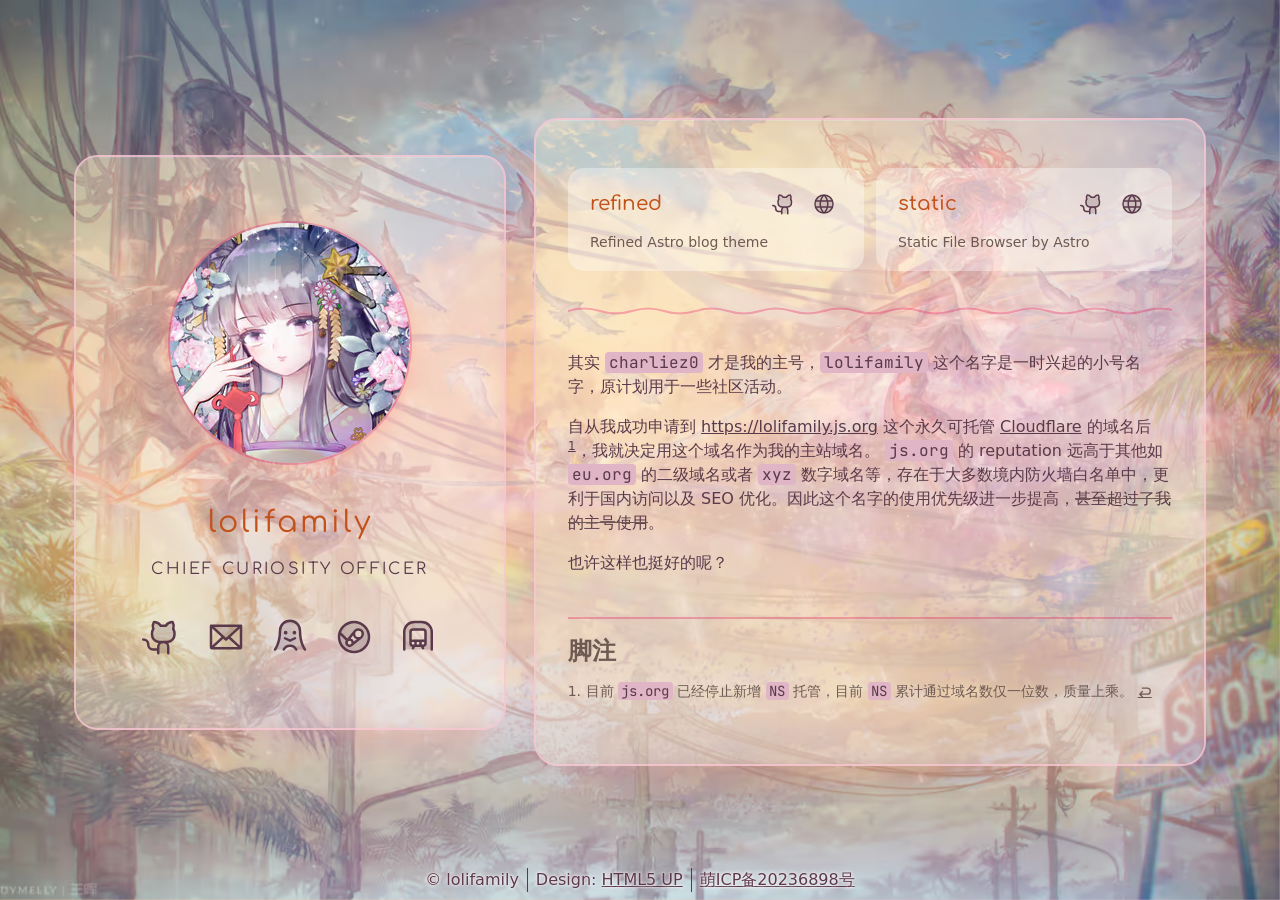
==== commit 77029ee1: "Deploy 2026-05-03T16:48:44Z" ====
--- a/index.html
+++ b/index.html
@@ -1 +1 @@
-<!DOCTYPE html><html class="scroll-smooth font-sans text-root antialiased" lang=zh-CN><head><meta charset=UTF-8><title>lolifamily&#39;s page</title><meta content=lolifamily name=author><meta content=lolifamily的个人主页，也许能找到你喜欢的东西吧 name=description><meta content="width=device-width,initial-scale=1" name=viewport><link href=/_astro/jetbrains-mono-latin-wght-normal.B9CIFXIH.woff2 rel=preload as=font crossorigin type=font/woff2><link href=/_astro/comfortaa-latin-wght-normal.CLB3k12Y.woff2 rel=preload as=font crossorigin type=font/woff2><link href=/_astro/runtime.NDZOfJWZ.js rel=modulepreload><meta content=#fff5f8 name=theme-color media="(prefers-color-scheme: light)"><meta content=#2a1018 name=theme-color media="(prefers-color-scheme: dark)"><meta content="light dark" name=color-scheme><link href=/_astro/favicon-32x32.BjgihrGF.png rel=icon sizes=32x32><link href=/_astro/favicon-192x192.Bv4p7RsF.png rel=icon sizes=192x192><link href=/_astro/favicon-180x180.AwXaWHlL.png rel=apple-touch-icon sizes=180x180><meta content=7_jEvDR3ggk6tLdJKrr-rNzJchC81DGeO2ZzSXPixcg name=google-site-verification><meta content=svGvv3mqZ3LG3oc6wLWauuJ_br6i1hkIUP_Zl3G3xGU name=google-site-verification><meta content=F887_8q9nOn1uZ9dJj3ws-Alw27KnunixJO_3m__Z-Q name=google-site-verification><meta content=29mDgzP9v9aE6S-Rug2DeShzpcR-Jv21wR2fgzRu2MU name=google-site-verification><meta content=o9tV4facW2oZw6oLUBQtEtiDDiUmA6r84Dn8hO9yxjs name=google-site-verification><meta content=Pee7tcDayUCumv1uBEndhQpK89bf6VLIddKptqd3DpA name=google-site-verification><meta content=true name=astro-view-transitions-enabled><meta content=animate name=astro-view-transitions-fallback><script src=/_astro/ClientRouter.astro_astro_type_script_index_0_lang.BNxsv0EF.js type=module></script><meta content=https://lolifamily.js.org/ name=canonical><link href=/sitemap-index.xml rel=sitemap><link href=https://lolifamily.js.org/ rel=canonical><meta content=article property=og:type><meta content=https://lolifamily.js.org/ property=og:url><meta content="lolifamily's page" property=og:title><meta content=lolifamily的个人主页，也许能找到你喜欢的东西吧 property=og:description><meta content=https://lolifamily.js.org/_astro/og-cover.Ca95uhge.jpg property=og:image><link href=/_astro/WaveDivider.M-iuOhRw.css rel=stylesheet></head><body class="min-h-screen bg-canvas bg-[linear-gradient(60deg,var(--color-gradient-start)_5%,var(--color-gradient-end))] bg-fixed text-primary"><div class="pointer-events-none fixed inset-0 forced-colors:hidden"><picture><source srcset="/_astro/background.Ba_pMe0u_CjWq9.avif 640w, /_astro/background.Ba_pMe0u_2bW0FO.avif 750w, /_astro/background.Ba_pMe0u_p4Jla.avif 828w, /_astro/background.Ba_pMe0u_ZUIKB4.avif 1080w, /_astro/background.Ba_pMe0u_ZW1UJQ.avif 1280w, /_astro/background.Ba_pMe0u_2oFHqv.avif 1668w, /_astro/background.Ba_pMe0u_Z1aW2xa.avif 2048w, /_astro/background.Ba_pMe0u_269Bkm.avif 2560w" type=image/avif><img alt="background image" data-astro-image=full-width data-astro-image-fit=cover data-astro-image-pos=center decoding=sync fetchpriority=high height=3333 loading=eager sizes=100vw src=/_astro/background.Ba_pMe0u_2hS4LY.webp srcset="/_astro/background.Ba_pMe0u_1PQBOl.webp 640w, /_astro/background.Ba_pMe0u_Z1EHsIU.webp 750w, /_astro/background.Ba_pMe0u_1CBoJm.webp 828w, /_astro/background.Ba_pMe0u_1lsJWu.webp 1080w, /_astro/background.Ba_pMe0u_1kazNH.webp 1280w, /_astro/background.Ba_pMe0u_1WfIwH.webp 1668w, /_astro/background.Ba_pMe0u_Z1Cn1qX.webp 2048w, /_astro/background.Ba_pMe0u_1DICqy.webp 2560w" width=5000 class="h-full! object-cover"></picture><div class="absolute inset-0 hidden bg-[#1a0814]/55 mix-blend-multiply dark:block"></div></div><div class="relative flex min-h-screen flex-col items-center px-6 pt-6 md:px-8" data-content><div class="flex w-full flex-1 items-center justify-center"><main class="flex w-full flex-wrap items-center justify-center gap-7"><section class="relative isolate min-w-0 origin-center break-inside-avoid rounded-3xl border-2 border-border-soft px-8 shadow-card before:absolute before:inset-0 before:-z-10 before:rounded-[calc(1.5rem-2px)] before:bg-card before:opacity-40 before:inset-shadow-card before:content-[''] dark:before:opacity-25 reduce-transparency:before:opacity-100 reduce-transparency:dark:before:opacity-100 update-fast:motion-safe:animate-[identity-card-enter_0.75s_ease-out_forwards] w-full max-w-108 py-16 text-center md:min-w-108"><div class="mx-auto mb-10 w-fit overflow-hidden rounded-full border-2 border-border shadow-avatar"><picture><source srcset="/_astro/avatar.BgUaoG8q_ZiXXIa.avif 240w, /_astro/avatar.BgUaoG8q_Z1XDIOx.avif 300w, /_astro/avatar.BgUaoG8q_ZDPvMR.avif 360w, /_astro/avatar.BgUaoG8q_Z2jvgTf.avif 420w, /_astro/avatar.BgUaoG8q_ZYH3Rz.avif 480w, /_astro/avatar.BgUaoG8q_K9yIB.avif 600w, /_astro/avatar.BgUaoG8q_4qtzc.avif 840w, /_astro/avatar.BgUaoG8q_2qbduG.avif 1200w" type=image/avif sizes="calc(clamp(1rem, 0.85rem + 0.15vw, 1.25rem) * 15)"><img alt="lolifamily's avatar" data-astro-image=constrained data-astro-image-fit=cover data-astro-image-pos=center decoding=sync fetchpriority=high height=240 loading=eager sizes="calc(clamp(1rem, 0.85rem + 0.15vw, 1.25rem) * 15)" src=/_astro/avatar.BgUaoG8q_Z1UTxBG.webp srcset="/_astro/avatar.BgUaoG8q_Z1UTxBG.webp 240w, /_astro/avatar.BgUaoG8q_1tBP5R.webp 300w, /_astro/avatar.BgUaoG8q_Z2gL5Go.webp 360w, /_astro/avatar.BgUaoG8q_18Ki1a.webp 420w, /_astro/avatar.BgUaoG8q_2syv2P.webp 480w, /_astro/avatar.BgUaoG8q_ZQL09U.webp 600w, /_astro/avatar.BgUaoG8q_Z1xu5jk.webp 840w, /_astro/avatar.BgUaoG8q_Z8fYv.webp 1200w" width=240 data-zoom-src=/_astro/avatar.BgUaoG8q.jpg style=width:15rem;height:15rem></picture></div><h1 class="mb-3 font-identity text-3xl font-normal tracking-widest text-card-heading">lolifamily</h1><p class="mb-8 font-identity text-base/loose tracking-[0.15em] text-primary uppercase">Chief Curiosity Officer</p><nav><ul class="flex justify-center gap-6"><li><a href=https://github.com/lolifamily class="inline-block text-primary transition-[scale,color,text-shadow] duration-200 hover:text-hover hover:[text-shadow:0_0_8px_color-mix(in_srgb,var(--color-hover)_50%,transparent)] forced-colors:transition-transform forced-colors:hover:text-[Highlight] motion-safe:update-fast:hover:scale-110" aria-label=GitHub title=GitHub><svg width="2.5rem" height="2.5rem" fill="currentColor" aria-hidden="true" viewBox="0 0 256 256"><path d="M208 104v8a48 48 0 0 1-48 48h-24a32 32 0 0 1 32 32v40h-64v-40a32 32 0 0 1 32-32h-24a48 48 0 0 1-48-48v-8a49.3 49.3 0 0 1 8.51-27.3A51.92 51.92 0 0 1 76 32a52 52 0 0 1 43.83 24h32.34A52 52 0 0 1 196 32a51.92 51.92 0 0 1 3.49 44.7A49.3 49.3 0 0 1 208 104" opacity=".2"/><path d="M208.3 75.68A59.74 59.74 0 0 0 202.93 28a8 8 0 0 0-6.93-4 59.75 59.75 0 0 0-48 24h-24a59.75 59.75 0 0 0-48-24 8 8 0 0 0-6.93 4 59.78 59.78 0 0 0-5.38 47.68A58.14 58.14 0 0 0 56 104v8a56.06 56.06 0 0 0 48.44 55.47A39.8 39.8 0 0 0 96 192v8H72a24 24 0 0 1-24-24 40 40 0 0 0-40-40 8 8 0 0 0 0 16 24 24 0 0 1 24 24 40 40 0 0 0 40 40h24v16a8 8 0 0 0 16 0v-40a24 24 0 0 1 48 0v40a8 8 0 0 0 16 0v-40a39.8 39.8 0 0 0-8.44-24.53A56.06 56.06 0 0 0 216 112v-8a58 58 0 0 0-7.7-28.32M200 112a40 40 0 0 1-40 40h-48a40 40 0 0 1-40-40v-8a41.74 41.74 0 0 1 6.9-22.48 8 8 0 0 0 1.1-7.69 43.8 43.8 0 0 1 .79-33.58 43.88 43.88 0 0 1 32.32 20.06 8 8 0 0 0 6.71 3.69h32.35a8 8 0 0 0 6.74-3.69 43.87 43.87 0 0 1 32.32-20.06 43.8 43.8 0 0 1 .77 33.58 8.09 8.09 0 0 0 1 7.65 41.76 41.76 0 0 1 7 22.52Z"/></svg></a></li><li><a href=mailto:lolifamilies@gmail.com class="inline-block text-primary transition-[scale,color,text-shadow] duration-200 hover:text-hover hover:[text-shadow:0_0_8px_color-mix(in_srgb,var(--color-hover)_50%,transparent)] forced-colors:transition-transform forced-colors:hover:text-[Highlight] motion-safe:update-fast:hover:scale-110" aria-label=Email title=Email><svg width="2.5rem" height="2.5rem" fill="currentColor" aria-hidden="true" viewBox="0 0 256 256"><path d="m224 56-96 88-96-88Z" opacity=".2"/><path d="M224 48H32a8 8 0 0 0-8 8v136a16 16 0 0 0 16 16h176a16 16 0 0 0 16-16V56a8 8 0 0 0-8-8m-96 85.15L52.57 64h150.86ZM98.71 128 40 181.81V74.19Zm11.84 10.85 12 11.05a8 8 0 0 0 10.82 0l12-11.05 58 53.15H52.57ZM157.29 128 216 74.18v107.64Z"/></svg></a></li><li><a href=https://linux.do/u/charliez0/summary class="inline-block text-primary transition-[scale,color,text-shadow] duration-200 hover:text-hover hover:[text-shadow:0_0_8px_color-mix(in_srgb,var(--color-hover)_50%,transparent)] forced-colors:transition-transform forced-colors:hover:text-[Highlight] motion-safe:update-fast:hover:scale-110" aria-label=LinuxDo title=LinuxDo><svg width="2.5rem" height="2.5rem" fill="currentColor" aria-hidden="true" viewBox="0 0 256 256"><path d="M224 208h-56c-8-14.35-22.91-24-40-24s-32 9.65-40 24H32s32-40 32-120a64 64 0 0 1 128 0c0 80 32 120 32 120" opacity=".2"/><path d="M229 214.25a8 8 0 0 1-11.24-1.25C216.39 211.27 184 169.86 184 88a56 56 0 0 0-112 0c0 81.86-32.37 123.27-33.75 125a8 8 0 0 1-12.51-10c.15-.2 7.69-9.9 15.13-28.74C47.77 156.8 56 127.64 56 88a72 72 0 0 1 144 0c0 39.64 8.23 68.8 15.13 86.28 7.48 18.94 15.06 28.64 15.14 28.74a8 8 0 0 1-1.27 11.23M100 88a12 12 0 1 0 12 12 12 12 0 0 0-12-12m68 12a12 12 0 1 0-12 12 12 12 0 0 0 12-12m-68.42 28.84a8 8 0 0 0-7.15 14.31l32 16a7.94 7.94 0 0 0 7.15 0l32-16a8 8 0 0 0-7.16-14.31L128 143.05ZM128 176a54.07 54.07 0 0 0-47 28.11 8 8 0 1 0 14 7.78 37.35 37.35 0 0 1 66 0 8 8 0 0 0 14-7.78A54.07 54.07 0 0 0 128 176"/></svg></a></li><li><a href=https://steamcommunity.com/id/charliez0sp class="inline-block text-primary transition-[scale,color,text-shadow] duration-200 hover:text-hover hover:[text-shadow:0_0_8px_color-mix(in_srgb,var(--color-hover)_50%,transparent)] forced-colors:transition-transform forced-colors:hover:text-[Highlight] motion-safe:update-fast:hover:scale-110" aria-label=Steam title=Steam><svg width="2.5rem" height="2.5rem" fill="currentColor" aria-hidden="true" viewBox="0 0 256 256"><path d="M128 32a96 96 0 1 0 96 96 96 96 0 0 0-96-96m45.81 97.61-61.09 49.82a20 20 0 0 1-28.15-28.15l49.82-61.09a28 28 0 1 1 39.42 39.42" opacity=".2"/><path d="M128 24a104 104 0 1 0 104 104A104.11 104.11 0 0 0 128 24m-10.61 161.92 62-50.55a36 36 0 1 0-51.14-50.23l-43 52.73L45.28 98A88 88 0 1 1 40 128a90 90 0 0 1 .8-11.88l34.57 34.57a28 28 0 0 0 42 35.23Zm4.19-67.37a36.18 36.18 0 0 0 23.87 23.87l-18.26 14.89a28.11 28.11 0 0 0-20.5-20.5ZM156 128a20 20 0 1 1 20-20 20 20 0 0 1-20 20m-56 24a12 12 0 1 1-12 12 12 12 0 0 1 12-12"/></svg></a></li><li><a href=https://www.travellings.cn/go.html class="inline-block text-primary transition-[scale,color,text-shadow] duration-200 hover:text-hover hover:[text-shadow:0_0_8px_color-mix(in_srgb,var(--color-hover)_50%,transparent)] forced-colors:transition-transform forced-colors:hover:text-[Highlight] motion-safe:update-fast:hover:scale-110" aria-label=Travelling title=Travelling><svg width="2.5rem" height="2.5rem" fill="currentColor" aria-hidden="true" viewBox="0 0 256 256"><path d="M152 32h-48a64 64 0 0 0-64 64v112h176V96a64 64 0 0 0-64-64m24 136a16 16 0 0 1-16 16H96a16 16 0 0 1-16-16V96a16 16 0 0 1 16-16h64a16 16 0 0 1 16 16Z" opacity=".2"/><path d="M224 96v112a8 8 0 0 1-16 0V96a56.06 56.06 0 0 0-56-56h-48a56.06 56.06 0 0 0-56 56v112a8 8 0 0 1-16 0V96a72.08 72.08 0 0 1 72-72h48a72.08 72.08 0 0 1 72 72m-40 0v72a24 24 0 0 1-19.29 23.53l2.45 4.89a8 8 0 0 1-14.32 7.16L147.06 192h-38.12l-5.78 11.58a8 8 0 0 1-14.32-7.16l2.45-4.89A24 24 0 0 1 72 168V96a24 24 0 0 1 24-24h64a24 24 0 0 1 24 24m-96 0v48h80V96a8 8 0 0 0-8-8H96a8 8 0 0 0-8 8m32 64v16h16v-16Zm-24 16h8v-16H88v8a8 8 0 0 0 8 8m72-8v-8h-16v16h8a8 8 0 0 0 8-8"/></svg></a></li></ul></nav></section><section class="relative isolate min-w-0 origin-center break-inside-avoid rounded-3xl border-2 border-border-soft px-8 shadow-card before:absolute before:inset-0 before:-z-10 before:rounded-[calc(1.5rem-2px)] before:bg-card before:opacity-40 before:inset-shadow-card before:content-[''] dark:before:opacity-25 reduce-transparency:before:opacity-100 reduce-transparency:dark:before:opacity-100 update-fast:motion-safe:animate-[identity-card-enter_0.75s_ease-out_forwards] flex w-full max-w-2xl flex-col gap-8 self-stretch py-12 md:min-w-108"><section aria-label=Projects><ul class="grid grid-cols-1 gap-3 sm:grid-cols-2"><li class="group flex flex-col gap-2 rounded-2xl border-2 border-transparent bg-white/35 px-5 py-4 transition-colors duration-300 hover:bg-white/55 dark:bg-white/6 dark:hover:bg-white/9 forced-colors:hover:border-[Highlight]"><div class="flex items-center justify-between gap-2"><h2 class="min-w-0 truncate font-identity text-xl font-medium text-card-heading transition-colors group-hover:text-hover">refined</h2><ul class="flex shrink-0 gap-1"><li><a href=https://github.com/loliblogs/Refined class="inline-flex size-9 items-center justify-center rounded-full text-primary transition-[scale,background-color,color] duration-200 hover:bg-hover/15 hover:text-hover forced-colors:transition-transform forced-colors:hover:text-[Highlight] motion-safe:update-fast:hover:scale-110" aria-label="refined GitHub" title=GitHub><svg width="1.5rem" height="1.5rem" fill="currentColor" aria-hidden="true" viewBox="0 0 256 256"><path d="M208 104v8a48 48 0 0 1-48 48h-24a32 32 0 0 1 32 32v40h-64v-40a32 32 0 0 1 32-32h-24a48 48 0 0 1-48-48v-8a49.3 49.3 0 0 1 8.51-27.3A51.92 51.92 0 0 1 76 32a52 52 0 0 1 43.83 24h32.34A52 52 0 0 1 196 32a51.92 51.92 0 0 1 3.49 44.7A49.3 49.3 0 0 1 208 104" opacity=".2"/><path d="M208.3 75.68A59.74 59.74 0 0 0 202.93 28a8 8 0 0 0-6.93-4 59.75 59.75 0 0 0-48 24h-24a59.75 59.75 0 0 0-48-24 8 8 0 0 0-6.93 4 59.78 59.78 0 0 0-5.38 47.68A58.14 58.14 0 0 0 56 104v8a56.06 56.06 0 0 0 48.44 55.47A39.8 39.8 0 0 0 96 192v8H72a24 24 0 0 1-24-24 40 40 0 0 0-40-40 8 8 0 0 0 0 16 24 24 0 0 1 24 24 40 40 0 0 0 40 40h24v16a8 8 0 0 0 16 0v-40a24 24 0 0 1 48 0v40a8 8 0 0 0 16 0v-40a39.8 39.8 0 0 0-8.44-24.53A56.06 56.06 0 0 0 216 112v-8a58 58 0 0 0-7.7-28.32M200 112a40 40 0 0 1-40 40h-48a40 40 0 0 1-40-40v-8a41.74 41.74 0 0 1 6.9-22.48 8 8 0 0 0 1.1-7.69 43.8 43.8 0 0 1 .79-33.58 43.88 43.88 0 0 1 32.32 20.06 8 8 0 0 0 6.71 3.69h32.35a8 8 0 0 0 6.74-3.69 43.87 43.87 0 0 1 32.32-20.06 43.8 43.8 0 0 1 .77 33.58 8.09 8.09 0 0 0 1 7.65 41.76 41.76 0 0 1 7 22.52Z"/></svg></a></li><li><a href=https://blog.lolifamily.js.org class="inline-flex size-9 items-center justify-center rounded-full text-primary transition-[scale,background-color,color] duration-200 hover:bg-hover/15 hover:text-hover forced-colors:transition-transform forced-colors:hover:text-[Highlight] motion-safe:update-fast:hover:scale-110" aria-label="refined Live" title=Live><svg width="1.5rem" height="1.5rem" fill="currentColor" aria-hidden="true" viewBox="0 0 256 256"><path d="M224 128a96 96 0 1 1-96-96 96 96 0 0 1 96 96" opacity=".2"/><path d="M128 24a104 104 0 1 0 104 104A104.12 104.12 0 0 0 128 24m88 104a87.6 87.6 0 0 1-3.33 24h-38.51a157.4 157.4 0 0 0 0-48h38.51a87.6 87.6 0 0 1 3.33 24m-114 40h52a115.1 115.1 0 0 1-26 45 115.3 115.3 0 0 1-26-45m-3.9-16a140.8 140.8 0 0 1 0-48h59.88a140.8 140.8 0 0 1 0 48ZM40 128a87.6 87.6 0 0 1 3.33-24h38.51a157.4 157.4 0 0 0 0 48H43.33A87.6 87.6 0 0 1 40 128m114-40h-52a115.1 115.1 0 0 1 26-45 115.3 115.3 0 0 1 26 45m52.33 0h-35.62a135.3 135.3 0 0 0-22.3-45.6A88.29 88.29 0 0 1 206.37 88Zm-98.74-45.6A135.3 135.3 0 0 0 85.29 88H49.63a88.29 88.29 0 0 1 57.96-45.6M49.63 168h35.66a135.3 135.3 0 0 0 22.3 45.6A88.29 88.29 0 0 1 49.63 168m98.78 45.6a135.3 135.3 0 0 0 22.3-45.6h35.66a88.29 88.29 0 0 1-57.96 45.6"/></svg></a></li></ul></div><p class="text-sm/relaxed text-secondary">Refined Astro blog theme</p></li><li class="group flex flex-col gap-2 rounded-2xl border-2 border-transparent bg-white/35 px-5 py-4 transition-colors duration-300 hover:bg-white/55 dark:bg-white/6 dark:hover:bg-white/9 forced-colors:hover:border-[Highlight]"><div class="flex items-center justify-between gap-2"><h2 class="min-w-0 truncate font-identity text-xl font-medium text-card-heading transition-colors group-hover:text-hover">static</h2><ul class="flex shrink-0 gap-1"><li><a href=https://github.com/lolifamily/static class="inline-flex size-9 items-center justify-center rounded-full text-primary transition-[scale,background-color,color] duration-200 hover:bg-hover/15 hover:text-hover forced-colors:transition-transform forced-colors:hover:text-[Highlight] motion-safe:update-fast:hover:scale-110" aria-label="static GitHub" title=GitHub><svg width="1.5rem" height="1.5rem" fill="currentColor" aria-hidden="true" viewBox="0 0 256 256"><path d="M208 104v8a48 48 0 0 1-48 48h-24a32 32 0 0 1 32 32v40h-64v-40a32 32 0 0 1 32-32h-24a48 48 0 0 1-48-48v-8a49.3 49.3 0 0 1 8.51-27.3A51.92 51.92 0 0 1 76 32a52 52 0 0 1 43.83 24h32.34A52 52 0 0 1 196 32a51.92 51.92 0 0 1 3.49 44.7A49.3 49.3 0 0 1 208 104" opacity=".2"/><path d="M208.3 75.68A59.74 59.74 0 0 0 202.93 28a8 8 0 0 0-6.93-4 59.75 59.75 0 0 0-48 24h-24a59.75 59.75 0 0 0-48-24 8 8 0 0 0-6.93 4 59.78 59.78 0 0 0-5.38 47.68A58.14 58.14 0 0 0 56 104v8a56.06 56.06 0 0 0 48.44 55.47A39.8 39.8 0 0 0 96 192v8H72a24 24 0 0 1-24-24 40 40 0 0 0-40-40 8 8 0 0 0 0 16 24 24 0 0 1 24 24 40 40 0 0 0 40 40h24v16a8 8 0 0 0 16 0v-40a24 24 0 0 1 48 0v40a8 8 0 0 0 16 0v-40a39.8 39.8 0 0 0-8.44-24.53A56.06 56.06 0 0 0 216 112v-8a58 58 0 0 0-7.7-28.32M200 112a40 40 0 0 1-40 40h-48a40 40 0 0 1-40-40v-8a41.74 41.74 0 0 1 6.9-22.48 8 8 0 0 0 1.1-7.69 43.8 43.8 0 0 1 .79-33.58 43.88 43.88 0 0 1 32.32 20.06 8 8 0 0 0 6.71 3.69h32.35a8 8 0 0 0 6.74-3.69 43.87 43.87 0 0 1 32.32-20.06 43.8 43.8 0 0 1 .77 33.58 8.09 8.09 0 0 0 1 7.65 41.76 41.76 0 0 1 7 22.52Z"/></svg></a></li><li><a href=https://static.lolifamily.js.org class="inline-flex size-9 items-center justify-center rounded-full text-primary transition-[scale,background-color,color] duration-200 hover:bg-hover/15 hover:text-hover forced-colors:transition-transform forced-colors:hover:text-[Highlight] motion-safe:update-fast:hover:scale-110" aria-label="static Live" title=Live><svg width="1.5rem" height="1.5rem" fill="currentColor" aria-hidden="true" viewBox="0 0 256 256"><path d="M224 128a96 96 0 1 1-96-96 96 96 0 0 1 96 96" opacity=".2"/><path d="M128 24a104 104 0 1 0 104 104A104.12 104.12 0 0 0 128 24m88 104a87.6 87.6 0 0 1-3.33 24h-38.51a157.4 157.4 0 0 0 0-48h38.51a87.6 87.6 0 0 1 3.33 24m-114 40h52a115.1 115.1 0 0 1-26 45 115.3 115.3 0 0 1-26-45m-3.9-16a140.8 140.8 0 0 1 0-48h59.88a140.8 140.8 0 0 1 0 48ZM40 128a87.6 87.6 0 0 1 3.33-24h38.51a157.4 157.4 0 0 0 0 48H43.33A87.6 87.6 0 0 1 40 128m114-40h-52a115.1 115.1 0 0 1 26-45 115.3 115.3 0 0 1 26 45m52.33 0h-35.62a135.3 135.3 0 0 0-22.3-45.6A88.29 88.29 0 0 1 206.37 88Zm-98.74-45.6A135.3 135.3 0 0 0 85.29 88H49.63a88.29 88.29 0 0 1 57.96-45.6M49.63 168h35.66a135.3 135.3 0 0 0 22.3 45.6A88.29 88.29 0 0 1 49.63 168m98.78 45.6a135.3 135.3 0 0 0 22.3-45.6h35.66a88.29 88.29 0 0 1-57.96 45.6"/></svg></a></li></ul></div><p class="text-sm/relaxed text-secondary">Static File Browser by Astro</p></li></ul></section><svg aria-hidden="true" class="block h-4 w-full text-border forced-colors:invisible"><defs><pattern id="a" width="128" height="16" x="0" y="0" patternUnits="userSpaceOnUse"><path fill="none" stroke="currentColor" stroke-linecap="round" stroke-linejoin="round" stroke-width="2" d="M0 8q16-5 32 0t32 0 32 0 32 0"/></pattern></defs><rect width="100%" height="16" fill="url(#a)"/></svg><article data-markdown><p>其实 <code>charliez0</code> 才是我的主号，<code>lolifamily</code> 这个名字是一时兴起的小号名字，原计划用于一些社区活动。</p><p>自从我成功申请到 <a href=https://lolifamily.js.org>https://lolifamily.js.org</a> 这个永久可托管 <a href=https://www.cloudflare.com/>Cloudflare</a> 的域名后<sup><a href=#user-content-fn-1 aria-describedby=footnote-label data-footnote-ref="" id=user-content-fnref-1>1</a></sup>，我就决定用这个域名作为我的主站域名。 <code>js.org</code> 的 reputation 远高于其他如 <code>eu.org</code> 的二级域名或者 <code>xyz</code> 数字域名等，存在于大多数境内防火墙白名单中，更利于国内访问以及 SEO 优化。因此这个名字的使用优先级进一步提高，<del>甚至超过了我的主号使用</del>。</p><p>也许这样也挺好的呢？</p><section class=footnotes data-footnotes=""><h2 class=sr-only id=footnote-label>脚注</h2><ol><li id=user-content-fn-1><p>目前 <code>js.org</code> 已经停止新增 <code>NS</code> 托管，目前 <code>NS</code> 累计通过域名数仅一位数，质量上乘。 <a href=#user-content-fnref-1 class=data-footnote-backref aria-label="返回引用 1" data-footnote-backref=""> </a></p></li></ol></section></article></section></main></div><footer class="w-full py-2 text-center text-base text-primary [text-shadow:0_0_4px_var(--color-canvas),0_0_2px_var(--color-canvas)]"><ul class="flex flex-wrap justify-center [&>li]:px-2 [&>li:not(:first-child)]:border-l [&>li:not(:first-child)]:border-primary"><li>&copy; lolifamily</li><li>Design: <a href=https://html5up.net class="transition-colors hover:text-hover forced-colors:hover:text-[Highlight]"><span class=underline>HTML5 UP</span></a></li><li><a href="https://icp.gov.moe/?keyword=20236898" class="transition-colors hover:text-hover forced-colors:hover:text-[Highlight]" target=_blank><span class=underline>萌ICP备20236898号</span></a></li></ul></footer></div><style>astro-island,astro-slot,astro-static-slot{display:contents}</style><script>(self.Astro||(self.Astro={})).idle=(e,t)=>{let i=async()=>{await(await e())()},l="object"==typeof t.value?t.value:void 0,o={timeout:null==l?void 0:l.timeout};"requestIdleCallback"in window?window.requestIdleCallback(i,o):setTimeout(i,o.timeout||200)},window.dispatchEvent(new Event("astro:idle"))</script><script>(()=>{var t=Object.defineProperty,e=(e,n,r)=>((e,n,r)=>n in e?t(e,n,{enumerable:!0,configurable:!0,writable:!0,value:r}):e[n]=r)(e,"symbol"!=typeof n?n+"":n,r),n=new Set(["__proto__","constructor","prototype"]);{let t={0:t=>s(t),1:t=>o(t),2:t=>new RegExp(t),3:t=>new Date(t),4:t=>new Map(o(t)),5:t=>new Set(o(t)),6:t=>BigInt(t),7:t=>new URL(t),8:t=>new Uint8Array(t),9:t=>new Uint16Array(t),10:t=>new Uint32Array(t),11:t=>Number.POSITIVE_INFINITY*t},r=e=>{let[n,r]=e;return n in t?t[n](r):void 0},o=t=>t.map(r),s=t=>"object"!=typeof t||null===t?t:Object.fromEntries(Object.entries(t).map(([t,e])=>[t,r(e)]));class i extends HTMLElement{constructor(){super(...arguments),e(this,"Component"),e(this,"hydrator"),e(this,"hydrate",async()=>{var t;if(!this.hydrator||!this.isConnected)return;let e=null==(t=this.parentElement)?void 0:t.closest("astro-island[ssr]");if(e)return void e.addEventListener("astro:hydrate",this.hydrate,{once:!0});let n,r=this.querySelectorAll("astro-slot"),o={},i=this.querySelectorAll("template[data-astro-template]");for(let t of i){let e=t.closest(this.tagName);null!=e&&e.isSameNode(this)&&(o[t.getAttribute("data-astro-template")||"default"]=t.innerHTML,t.remove())}for(let t of r){let e=t.closest(this.tagName);null!=e&&e.isSameNode(this)&&(o[t.getAttribute("name")||"default"]=t.innerHTML)}try{n=this.hasAttribute("props")?s(JSON.parse(this.getAttribute("props"))):{}}catch(t){let e=this.getAttribute("component-url")||"<unknown>",n=this.getAttribute("component-export");throw n&&(e+=` (export ${n})`),console.error(`[hydrate] Error parsing props for component ${e}`,this.getAttribute("props"),t),t}await this.hydrator(this)(this.Component,n,o,{client:this.getAttribute("client")}),this.removeAttribute("ssr"),this.dispatchEvent(new CustomEvent("astro:hydrate"))}),e(this,"unmount",()=>{this.isConnected||this.dispatchEvent(new CustomEvent("astro:unmount"))})}disconnectedCallback(){document.removeEventListener("astro:after-swap",this.unmount),document.addEventListener("astro:after-swap",this.unmount,{once:!0})}connectedCallback(){if(this.hasAttribute("await-children")&&"interactive"!==document.readyState&&"complete"!==document.readyState){let t=()=>{document.removeEventListener("DOMContentLoaded",t),e.disconnect(),this.childrenConnectedCallback()},e=new MutationObserver(()=>{var e;(null==(e=this.lastChild)?void 0:e.nodeType)===Node.COMMENT_NODE&&"astro:end"===this.lastChild.nodeValue&&(this.lastChild.remove(),t())});e.observe(this,{childList:!0}),document.addEventListener("DOMContentLoaded",t)}else this.childrenConnectedCallback()}async childrenConnectedCallback(){let t=this.getAttribute("before-hydration-url");t&&await import(t),this.start()}async start(){let t=JSON.parse(this.getAttribute("opts")),e=this.getAttribute("client");if(void 0!==Astro[e])try{await Astro[e](async()=>{let t=this.getAttribute("renderer-url"),[e,{default:r}]=await Promise.all([import(this.getAttribute("component-url")),t?import(t):()=>()=>{}]),o=this.getAttribute("component-export")||"default";if(o.includes(".")){this.Component=e;for(let t of o.split(".")){if(n.has(t)||!this.Component||"object"!=typeof this.Component&&"function"!=typeof this.Component||!Object.hasOwn(this.Component,t))throw new Error(`Invalid component export path: ${o}`);this.Component=this.Component[t]}}else{if(n.has(o))throw new Error(`Invalid component export path: ${o}`);this.Component=e[o]}return this.hydrator=r,this.hydrate},t,this)}catch(t){console.error("[astro-island] Error hydrating %s",this.getAttribute("component-url"),t)}else window.addEventListener(`astro:${e}`,()=>this.start(),{once:!0})}attributeChangedCallback(){this.hydrate()}}e(i,"observedAttributes",["props"]),customElements.get("astro-island")||customElements.define("astro-island",i)}})()</script><script>window._$HY||(e=>{let t=e=>e&&e.hasAttribute&&(e.hasAttribute("data-hk")?e:t(e.host&&e.host.nodeType?e.host:e.parentNode));["click","input"].forEach(o=>document.addEventListener(o,o=>{if(!e.events)return;let s=t(o.composedPath&&o.composedPath()[0]||o.target);s&&!e.completed.has(s)&&e.events.push([s,o])}))})(_$HY={events:[],completed:new WeakSet,r:{},fe(){}})</script><astro-island client=idle component-export=default component-url=/_astro/MediumZoom.DHj6Zx3e.js data-solid-render-id=s0 opts={&quot;name&quot;:&quot;MediumZoom&quot;,&quot;value&quot;:true} props={} renderer-url=/_astro/client.wH4mQu50.js ssr uid=HdsD9></astro-island></body></html>+<!DOCTYPE html><html class="scroll-smooth font-sans text-root antialiased" lang=zh-CN><head><meta charset=UTF-8><title>lolifamily&#39;s page</title><meta content=lolifamily name=author><meta content=lolifamily的个人主页，也许能找到你喜欢的东西吧 name=description><meta content="width=device-width,initial-scale=1" name=viewport><link href=/_astro/jetbrains-mono-latin-wght-normal.B9CIFXIH.woff2 rel=preload as=font crossorigin type=font/woff2><link href=/_astro/comfortaa-latin-wght-normal.CLB3k12Y.woff2 rel=preload as=font crossorigin type=font/woff2><link href=/_astro/runtime.NDZOfJWZ.js rel=modulepreload><meta content=#fff5f8 name=theme-color media="(prefers-color-scheme: light)"><meta content=#2a1018 name=theme-color media="(prefers-color-scheme: dark)"><meta content="light dark" name=color-scheme><link href=/_astro/favicon-32x32.BjgihrGF.png rel=icon sizes=32x32><link href=/_astro/favicon-192x192.Bv4p7RsF.png rel=icon sizes=192x192><link href=/_astro/favicon-180x180.AwXaWHlL.png rel=apple-touch-icon sizes=180x180><meta content=7_jEvDR3ggk6tLdJKrr-rNzJchC81DGeO2ZzSXPixcg name=google-site-verification><meta content=svGvv3mqZ3LG3oc6wLWauuJ_br6i1hkIUP_Zl3G3xGU name=google-site-verification><meta content=F887_8q9nOn1uZ9dJj3ws-Alw27KnunixJO_3m__Z-Q name=google-site-verification><meta content=29mDgzP9v9aE6S-Rug2DeShzpcR-Jv21wR2fgzRu2MU name=google-site-verification><meta content=o9tV4facW2oZw6oLUBQtEtiDDiUmA6r84Dn8hO9yxjs name=google-site-verification><meta content=Pee7tcDayUCumv1uBEndhQpK89bf6VLIddKptqd3DpA name=google-site-verification><meta content=true name=astro-view-transitions-enabled><meta content=animate name=astro-view-transitions-fallback><script src=/_astro/ClientRouter.astro_astro_type_script_index_0_lang.BNxsv0EF.js type=module></script><meta content=https://lolifamily.js.org/ name=canonical><link href=/sitemap-index.xml rel=sitemap><link href=https://lolifamily.js.org/ rel=canonical><meta content=article property=og:type><meta content=https://lolifamily.js.org/ property=og:url><meta content="lolifamily's page" property=og:title><meta content=lolifamily的个人主页，也许能找到你喜欢的东西吧 property=og:description><meta content=https://lolifamily.js.org/_astro/og-cover.Ca95uhge.jpg property=og:image><link href=/_astro/WaveDivider.CV4BAood.css rel=stylesheet></head><body class="min-h-screen bg-canvas bg-[linear-gradient(60deg,var(--color-gradient-start)_5%,var(--color-gradient-end))] bg-fixed text-primary"><div class="pointer-events-none fixed inset-0 forced-colors:hidden"><picture><source srcset="/_astro/background.Ba_pMe0u_CjWq9.avif 640w, /_astro/background.Ba_pMe0u_2bW0FO.avif 750w, /_astro/background.Ba_pMe0u_p4Jla.avif 828w, /_astro/background.Ba_pMe0u_ZUIKB4.avif 1080w, /_astro/background.Ba_pMe0u_ZW1UJQ.avif 1280w, /_astro/background.Ba_pMe0u_2oFHqv.avif 1668w, /_astro/background.Ba_pMe0u_Z1aW2xa.avif 2048w, /_astro/background.Ba_pMe0u_269Bkm.avif 2560w" type=image/avif><img alt="background image" data-astro-image=full-width data-astro-image-fit=cover data-astro-image-pos=center decoding=sync fetchpriority=high height=3333 loading=eager sizes=100vw src=/_astro/background.Ba_pMe0u_2hS4LY.webp srcset="/_astro/background.Ba_pMe0u_1PQBOl.webp 640w, /_astro/background.Ba_pMe0u_Z1EHsIU.webp 750w, /_astro/background.Ba_pMe0u_1CBoJm.webp 828w, /_astro/background.Ba_pMe0u_1lsJWu.webp 1080w, /_astro/background.Ba_pMe0u_1kazNH.webp 1280w, /_astro/background.Ba_pMe0u_1WfIwH.webp 1668w, /_astro/background.Ba_pMe0u_Z1Cn1qX.webp 2048w, /_astro/background.Ba_pMe0u_1DICqy.webp 2560w" width=5000 class="h-full! object-cover"></picture><div class="absolute inset-0 hidden bg-[#1a0814]/55 mix-blend-multiply dark:block"></div></div><div class="relative flex min-h-screen flex-col items-center px-6 pt-6 md:px-8" data-content><div class="flex w-full flex-1 items-center justify-center"><main class="flex w-full flex-wrap items-center justify-center gap-7"><section class="relative isolate min-w-0 origin-center break-inside-avoid rounded-3xl border-2 border-border-soft px-8 shadow-card before:absolute before:inset-0 before:-z-10 before:rounded-[calc(1.5rem-2px)] before:bg-card before:opacity-40 before:inset-shadow-card before:content-[''] dark:before:opacity-25 reduce-transparency:before:opacity-100 reduce-transparency:dark:before:opacity-100 update-fast:motion-safe:animate-[identity-card-enter_0.75s_ease-out_forwards] w-full max-w-108 py-16 text-center md:min-w-108"><div class="mx-auto mb-10 w-fit overflow-hidden rounded-full border-2 border-border shadow-avatar"><picture><source srcset="/_astro/avatar.BgUaoG8q_ZiXXIa.avif 240w, /_astro/avatar.BgUaoG8q_Z1XDIOx.avif 300w, /_astro/avatar.BgUaoG8q_ZDPvMR.avif 360w, /_astro/avatar.BgUaoG8q_Z2jvgTf.avif 420w, /_astro/avatar.BgUaoG8q_ZYH3Rz.avif 480w, /_astro/avatar.BgUaoG8q_K9yIB.avif 600w, /_astro/avatar.BgUaoG8q_4qtzc.avif 840w, /_astro/avatar.BgUaoG8q_2qbduG.avif 1200w" type=image/avif sizes="calc(clamp(1rem, 0.85rem + 0.15vw, 1.25rem) * 15)"><img alt="lolifamily's avatar" data-astro-image=constrained data-astro-image-fit=cover data-astro-image-pos=center decoding=sync fetchpriority=high height=240 loading=eager sizes="calc(clamp(1rem, 0.85rem + 0.15vw, 1.25rem) * 15)" src=/_astro/avatar.BgUaoG8q_Z1UTxBG.webp srcset="/_astro/avatar.BgUaoG8q_Z1UTxBG.webp 240w, /_astro/avatar.BgUaoG8q_1tBP5R.webp 300w, /_astro/avatar.BgUaoG8q_Z2gL5Go.webp 360w, /_astro/avatar.BgUaoG8q_18Ki1a.webp 420w, /_astro/avatar.BgUaoG8q_2syv2P.webp 480w, /_astro/avatar.BgUaoG8q_ZQL09U.webp 600w, /_astro/avatar.BgUaoG8q_Z1xu5jk.webp 840w, /_astro/avatar.BgUaoG8q_Z8fYv.webp 1200w" width=240 data-zoom-src=/_astro/avatar.BgUaoG8q.jpg style=width:15rem;height:15rem></picture></div><h1 class="mb-3 font-identity text-3xl font-normal tracking-widest text-card-heading">lolifamily</h1><p class="mb-8 font-identity text-base/loose tracking-[0.15em] text-primary uppercase">Chief Curiosity Officer</p><nav><ul class="flex justify-center gap-6"><li><a href=https://github.com/lolifamily class="inline-block text-primary transition-[scale,color,text-shadow] duration-200 hover:text-hover hover:[text-shadow:0_0_8px_color-mix(in_srgb,var(--color-hover)_50%,transparent)] forced-colors:transition-transform forced-colors:hover:text-[Highlight] motion-safe:update-fast:hover:scale-110" aria-label=GitHub title=GitHub><svg width="2.5rem" height="2.5rem" fill="currentColor" aria-hidden="true" viewBox="0 0 256 256"><path d="M208 104v8a48 48 0 0 1-48 48h-24a32 32 0 0 1 32 32v40h-64v-40a32 32 0 0 1 32-32h-24a48 48 0 0 1-48-48v-8a49.3 49.3 0 0 1 8.51-27.3A51.92 51.92 0 0 1 76 32a52 52 0 0 1 43.83 24h32.34A52 52 0 0 1 196 32a51.92 51.92 0 0 1 3.49 44.7A49.3 49.3 0 0 1 208 104" opacity=".2"/><path d="M208.3 75.68A59.74 59.74 0 0 0 202.93 28a8 8 0 0 0-6.93-4 59.75 59.75 0 0 0-48 24h-24a59.75 59.75 0 0 0-48-24 8 8 0 0 0-6.93 4 59.78 59.78 0 0 0-5.38 47.68A58.14 58.14 0 0 0 56 104v8a56.06 56.06 0 0 0 48.44 55.47A39.8 39.8 0 0 0 96 192v8H72a24 24 0 0 1-24-24 40 40 0 0 0-40-40 8 8 0 0 0 0 16 24 24 0 0 1 24 24 40 40 0 0 0 40 40h24v16a8 8 0 0 0 16 0v-40a24 24 0 0 1 48 0v40a8 8 0 0 0 16 0v-40a39.8 39.8 0 0 0-8.44-24.53A56.06 56.06 0 0 0 216 112v-8a58 58 0 0 0-7.7-28.32M200 112a40 40 0 0 1-40 40h-48a40 40 0 0 1-40-40v-8a41.74 41.74 0 0 1 6.9-22.48 8 8 0 0 0 1.1-7.69 43.8 43.8 0 0 1 .79-33.58 43.88 43.88 0 0 1 32.32 20.06 8 8 0 0 0 6.71 3.69h32.35a8 8 0 0 0 6.74-3.69 43.87 43.87 0 0 1 32.32-20.06 43.8 43.8 0 0 1 .77 33.58 8.09 8.09 0 0 0 1 7.65 41.76 41.76 0 0 1 7 22.52Z"/></svg></a></li><li><a href=mailto:lolifamilies@gmail.com class="inline-block text-primary transition-[scale,color,text-shadow] duration-200 hover:text-hover hover:[text-shadow:0_0_8px_color-mix(in_srgb,var(--color-hover)_50%,transparent)] forced-colors:transition-transform forced-colors:hover:text-[Highlight] motion-safe:update-fast:hover:scale-110" aria-label=Email title=Email><svg width="2.5rem" height="2.5rem" fill="currentColor" aria-hidden="true" viewBox="0 0 256 256"><path d="m224 56-96 88-96-88Z" opacity=".2"/><path d="M224 48H32a8 8 0 0 0-8 8v136a16 16 0 0 0 16 16h176a16 16 0 0 0 16-16V56a8 8 0 0 0-8-8m-96 85.15L52.57 64h150.86ZM98.71 128 40 181.81V74.19Zm11.84 10.85 12 11.05a8 8 0 0 0 10.82 0l12-11.05 58 53.15H52.57ZM157.29 128 216 74.18v107.64Z"/></svg></a></li><li><a href=https://linux.do/u/charliez0/summary class="inline-block text-primary transition-[scale,color,text-shadow] duration-200 hover:text-hover hover:[text-shadow:0_0_8px_color-mix(in_srgb,var(--color-hover)_50%,transparent)] forced-colors:transition-transform forced-colors:hover:text-[Highlight] motion-safe:update-fast:hover:scale-110" aria-label=LinuxDo title=LinuxDo><svg width="2.5rem" height="2.5rem" fill="currentColor" aria-hidden="true" viewBox="0 0 256 256"><path d="M224 208h-56c-8-14.35-22.91-24-40-24s-32 9.65-40 24H32s32-40 32-120a64 64 0 0 1 128 0c0 80 32 120 32 120" opacity=".2"/><path d="M229 214.25a8 8 0 0 1-11.24-1.25C216.39 211.27 184 169.86 184 88a56 56 0 0 0-112 0c0 81.86-32.37 123.27-33.75 125a8 8 0 0 1-12.51-10c.15-.2 7.69-9.9 15.13-28.74C47.77 156.8 56 127.64 56 88a72 72 0 0 1 144 0c0 39.64 8.23 68.8 15.13 86.28 7.48 18.94 15.06 28.64 15.14 28.74a8 8 0 0 1-1.27 11.23M100 88a12 12 0 1 0 12 12 12 12 0 0 0-12-12m68 12a12 12 0 1 0-12 12 12 12 0 0 0 12-12m-68.42 28.84a8 8 0 0 0-7.15 14.31l32 16a7.94 7.94 0 0 0 7.15 0l32-16a8 8 0 0 0-7.16-14.31L128 143.05ZM128 176a54.07 54.07 0 0 0-47 28.11 8 8 0 1 0 14 7.78 37.35 37.35 0 0 1 66 0 8 8 0 0 0 14-7.78A54.07 54.07 0 0 0 128 176"/></svg></a></li><li><a href=https://steamcommunity.com/id/charliez0sp class="inline-block text-primary transition-[scale,color,text-shadow] duration-200 hover:text-hover hover:[text-shadow:0_0_8px_color-mix(in_srgb,var(--color-hover)_50%,transparent)] forced-colors:transition-transform forced-colors:hover:text-[Highlight] motion-safe:update-fast:hover:scale-110" aria-label=Steam title=Steam><svg width="2.5rem" height="2.5rem" fill="currentColor" aria-hidden="true" viewBox="0 0 256 256"><path d="M128 32a96 96 0 1 0 96 96 96 96 0 0 0-96-96m45.81 97.61-61.09 49.82a20 20 0 0 1-28.15-28.15l49.82-61.09a28 28 0 1 1 39.42 39.42" opacity=".2"/><path d="M128 24a104 104 0 1 0 104 104A104.11 104.11 0 0 0 128 24m-10.61 161.92 62-50.55a36 36 0 1 0-51.14-50.23l-43 52.73L45.28 98A88 88 0 1 1 40 128a90 90 0 0 1 .8-11.88l34.57 34.57a28 28 0 0 0 42 35.23Zm4.19-67.37a36.18 36.18 0 0 0 23.87 23.87l-18.26 14.89a28.11 28.11 0 0 0-20.5-20.5ZM156 128a20 20 0 1 1 20-20 20 20 0 0 1-20 20m-56 24a12 12 0 1 1-12 12 12 12 0 0 1 12-12"/></svg></a></li><li><a href=https://www.travellings.cn/go.html class="inline-block text-primary transition-[scale,color,text-shadow] duration-200 hover:text-hover hover:[text-shadow:0_0_8px_color-mix(in_srgb,var(--color-hover)_50%,transparent)] forced-colors:transition-transform forced-colors:hover:text-[Highlight] motion-safe:update-fast:hover:scale-110" aria-label=Travelling title=Travelling><svg width="2.5rem" height="2.5rem" fill="currentColor" aria-hidden="true" viewBox="0 0 256 256"><path d="M152 32h-48a64 64 0 0 0-64 64v112h176V96a64 64 0 0 0-64-64m24 136a16 16 0 0 1-16 16H96a16 16 0 0 1-16-16V96a16 16 0 0 1 16-16h64a16 16 0 0 1 16 16Z" opacity=".2"/><path d="M224 96v112a8 8 0 0 1-16 0V96a56.06 56.06 0 0 0-56-56h-48a56.06 56.06 0 0 0-56 56v112a8 8 0 0 1-16 0V96a72.08 72.08 0 0 1 72-72h48a72.08 72.08 0 0 1 72 72m-40 0v72a24 24 0 0 1-19.29 23.53l2.45 4.89a8 8 0 0 1-14.32 7.16L147.06 192h-38.12l-5.78 11.58a8 8 0 0 1-14.32-7.16l2.45-4.89A24 24 0 0 1 72 168V96a24 24 0 0 1 24-24h64a24 24 0 0 1 24 24m-96 0v48h80V96a8 8 0 0 0-8-8H96a8 8 0 0 0-8 8m32 64v16h16v-16Zm-24 16h8v-16H88v8a8 8 0 0 0 8 8m72-8v-8h-16v16h8a8 8 0 0 0 8-8"/></svg></a></li></ul></nav></section><section class="relative isolate min-w-0 origin-center break-inside-avoid rounded-3xl border-2 border-border-soft px-8 shadow-card before:absolute before:inset-0 before:-z-10 before:rounded-[calc(1.5rem-2px)] before:bg-card before:opacity-40 before:inset-shadow-card before:content-[''] dark:before:opacity-25 reduce-transparency:before:opacity-100 reduce-transparency:dark:before:opacity-100 update-fast:motion-safe:animate-[identity-card-enter_0.75s_ease-out_forwards] flex w-full max-w-2xl flex-col gap-8 self-stretch py-12 md:min-w-108"><section aria-label=Projects><ul class="grid grid-cols-1 gap-3 sm:grid-cols-2"><li class="group flex flex-col gap-2 rounded-2xl border-2 border-transparent bg-white/35 px-5 py-4 transition-colors duration-300 hover:bg-white/65 dark:bg-white/6 dark:hover:bg-white/12 forced-colors:hover:border-[Highlight]"><div class="flex items-center justify-between gap-2"><h2 class="min-w-0 truncate font-identity text-xl font-medium text-card-heading transition-colors group-hover:text-hover">refined</h2><ul class="flex shrink-0 gap-1"><li><a href=https://github.com/loliblogs/Refined class="inline-flex size-9 items-center justify-center rounded-full text-primary transition-[scale,background-color,color] duration-200 hover:bg-hover/15 hover:text-hover forced-colors:transition-transform forced-colors:hover:text-[Highlight] motion-safe:update-fast:hover:scale-110" aria-label="refined GitHub" title=GitHub><svg width="1.5rem" height="1.5rem" fill="currentColor" aria-hidden="true" viewBox="0 0 256 256"><path d="M208 104v8a48 48 0 0 1-48 48h-24a32 32 0 0 1 32 32v40h-64v-40a32 32 0 0 1 32-32h-24a48 48 0 0 1-48-48v-8a49.3 49.3 0 0 1 8.51-27.3A51.92 51.92 0 0 1 76 32a52 52 0 0 1 43.83 24h32.34A52 52 0 0 1 196 32a51.92 51.92 0 0 1 3.49 44.7A49.3 49.3 0 0 1 208 104" opacity=".2"/><path d="M208.3 75.68A59.74 59.74 0 0 0 202.93 28a8 8 0 0 0-6.93-4 59.75 59.75 0 0 0-48 24h-24a59.75 59.75 0 0 0-48-24 8 8 0 0 0-6.93 4 59.78 59.78 0 0 0-5.38 47.68A58.14 58.14 0 0 0 56 104v8a56.06 56.06 0 0 0 48.44 55.47A39.8 39.8 0 0 0 96 192v8H72a24 24 0 0 1-24-24 40 40 0 0 0-40-40 8 8 0 0 0 0 16 24 24 0 0 1 24 24 40 40 0 0 0 40 40h24v16a8 8 0 0 0 16 0v-40a24 24 0 0 1 48 0v40a8 8 0 0 0 16 0v-40a39.8 39.8 0 0 0-8.44-24.53A56.06 56.06 0 0 0 216 112v-8a58 58 0 0 0-7.7-28.32M200 112a40 40 0 0 1-40 40h-48a40 40 0 0 1-40-40v-8a41.74 41.74 0 0 1 6.9-22.48 8 8 0 0 0 1.1-7.69 43.8 43.8 0 0 1 .79-33.58 43.88 43.88 0 0 1 32.32 20.06 8 8 0 0 0 6.71 3.69h32.35a8 8 0 0 0 6.74-3.69 43.87 43.87 0 0 1 32.32-20.06 43.8 43.8 0 0 1 .77 33.58 8.09 8.09 0 0 0 1 7.65 41.76 41.76 0 0 1 7 22.52Z"/></svg></a></li><li><a href=https://blog.lolifamily.js.org class="inline-flex size-9 items-center justify-center rounded-full text-primary transition-[scale,background-color,color] duration-200 hover:bg-hover/15 hover:text-hover forced-colors:transition-transform forced-colors:hover:text-[Highlight] motion-safe:update-fast:hover:scale-110" aria-label="refined Live" title=Live><svg width="1.5rem" height="1.5rem" fill="currentColor" aria-hidden="true" viewBox="0 0 256 256"><path d="M224 128a96 96 0 1 1-96-96 96 96 0 0 1 96 96" opacity=".2"/><path d="M128 24a104 104 0 1 0 104 104A104.12 104.12 0 0 0 128 24m88 104a87.6 87.6 0 0 1-3.33 24h-38.51a157.4 157.4 0 0 0 0-48h38.51a87.6 87.6 0 0 1 3.33 24m-114 40h52a115.1 115.1 0 0 1-26 45 115.3 115.3 0 0 1-26-45m-3.9-16a140.8 140.8 0 0 1 0-48h59.88a140.8 140.8 0 0 1 0 48ZM40 128a87.6 87.6 0 0 1 3.33-24h38.51a157.4 157.4 0 0 0 0 48H43.33A87.6 87.6 0 0 1 40 128m114-40h-52a115.1 115.1 0 0 1 26-45 115.3 115.3 0 0 1 26 45m52.33 0h-35.62a135.3 135.3 0 0 0-22.3-45.6A88.29 88.29 0 0 1 206.37 88Zm-98.74-45.6A135.3 135.3 0 0 0 85.29 88H49.63a88.29 88.29 0 0 1 57.96-45.6M49.63 168h35.66a135.3 135.3 0 0 0 22.3 45.6A88.29 88.29 0 0 1 49.63 168m98.78 45.6a135.3 135.3 0 0 0 22.3-45.6h35.66a88.29 88.29 0 0 1-57.96 45.6"/></svg></a></li></ul></div><p class="text-sm/relaxed text-secondary">Refined Astro blog theme</p></li><li class="group flex flex-col gap-2 rounded-2xl border-2 border-transparent bg-white/35 px-5 py-4 transition-colors duration-300 hover:bg-white/65 dark:bg-white/6 dark:hover:bg-white/12 forced-colors:hover:border-[Highlight]"><div class="flex items-center justify-between gap-2"><h2 class="min-w-0 truncate font-identity text-xl font-medium text-card-heading transition-colors group-hover:text-hover">static</h2><ul class="flex shrink-0 gap-1"><li><a href=https://github.com/lolifamily/static class="inline-flex size-9 items-center justify-center rounded-full text-primary transition-[scale,background-color,color] duration-200 hover:bg-hover/15 hover:text-hover forced-colors:transition-transform forced-colors:hover:text-[Highlight] motion-safe:update-fast:hover:scale-110" aria-label="static GitHub" title=GitHub><svg width="1.5rem" height="1.5rem" fill="currentColor" aria-hidden="true" viewBox="0 0 256 256"><path d="M208 104v8a48 48 0 0 1-48 48h-24a32 32 0 0 1 32 32v40h-64v-40a32 32 0 0 1 32-32h-24a48 48 0 0 1-48-48v-8a49.3 49.3 0 0 1 8.51-27.3A51.92 51.92 0 0 1 76 32a52 52 0 0 1 43.83 24h32.34A52 52 0 0 1 196 32a51.92 51.92 0 0 1 3.49 44.7A49.3 49.3 0 0 1 208 104" opacity=".2"/><path d="M208.3 75.68A59.74 59.74 0 0 0 202.93 28a8 8 0 0 0-6.93-4 59.75 59.75 0 0 0-48 24h-24a59.75 59.75 0 0 0-48-24 8 8 0 0 0-6.93 4 59.78 59.78 0 0 0-5.38 47.68A58.14 58.14 0 0 0 56 104v8a56.06 56.06 0 0 0 48.44 55.47A39.8 39.8 0 0 0 96 192v8H72a24 24 0 0 1-24-24 40 40 0 0 0-40-40 8 8 0 0 0 0 16 24 24 0 0 1 24 24 40 40 0 0 0 40 40h24v16a8 8 0 0 0 16 0v-40a24 24 0 0 1 48 0v40a8 8 0 0 0 16 0v-40a39.8 39.8 0 0 0-8.44-24.53A56.06 56.06 0 0 0 216 112v-8a58 58 0 0 0-7.7-28.32M200 112a40 40 0 0 1-40 40h-48a40 40 0 0 1-40-40v-8a41.74 41.74 0 0 1 6.9-22.48 8 8 0 0 0 1.1-7.69 43.8 43.8 0 0 1 .79-33.58 43.88 43.88 0 0 1 32.32 20.06 8 8 0 0 0 6.71 3.69h32.35a8 8 0 0 0 6.74-3.69 43.87 43.87 0 0 1 32.32-20.06 43.8 43.8 0 0 1 .77 33.58 8.09 8.09 0 0 0 1 7.65 41.76 41.76 0 0 1 7 22.52Z"/></svg></a></li><li><a href=https://static.lolifamily.js.org class="inline-flex size-9 items-center justify-center rounded-full text-primary transition-[scale,background-color,color] duration-200 hover:bg-hover/15 hover:text-hover forced-colors:transition-transform forced-colors:hover:text-[Highlight] motion-safe:update-fast:hover:scale-110" aria-label="static Live" title=Live><svg width="1.5rem" height="1.5rem" fill="currentColor" aria-hidden="true" viewBox="0 0 256 256"><path d="M224 128a96 96 0 1 1-96-96 96 96 0 0 1 96 96" opacity=".2"/><path d="M128 24a104 104 0 1 0 104 104A104.12 104.12 0 0 0 128 24m88 104a87.6 87.6 0 0 1-3.33 24h-38.51a157.4 157.4 0 0 0 0-48h38.51a87.6 87.6 0 0 1 3.33 24m-114 40h52a115.1 115.1 0 0 1-26 45 115.3 115.3 0 0 1-26-45m-3.9-16a140.8 140.8 0 0 1 0-48h59.88a140.8 140.8 0 0 1 0 48ZM40 128a87.6 87.6 0 0 1 3.33-24h38.51a157.4 157.4 0 0 0 0 48H43.33A87.6 87.6 0 0 1 40 128m114-40h-52a115.1 115.1 0 0 1 26-45 115.3 115.3 0 0 1 26 45m52.33 0h-35.62a135.3 135.3 0 0 0-22.3-45.6A88.29 88.29 0 0 1 206.37 88Zm-98.74-45.6A135.3 135.3 0 0 0 85.29 88H49.63a88.29 88.29 0 0 1 57.96-45.6M49.63 168h35.66a135.3 135.3 0 0 0 22.3 45.6A88.29 88.29 0 0 1 49.63 168m98.78 45.6a135.3 135.3 0 0 0 22.3-45.6h35.66a88.29 88.29 0 0 1-57.96 45.6"/></svg></a></li></ul></div><p class="text-sm/relaxed text-secondary">Static File Browser by Astro</p></li></ul></section><svg aria-hidden="true" class="block h-4 w-full text-border forced-colors:invisible"><defs><pattern id="a" width="128" height="16" x="0" y="0" patternUnits="userSpaceOnUse"><path fill="none" stroke="currentColor" stroke-linecap="round" stroke-linejoin="round" stroke-width="2" d="M0 8q16-5 32 0t32 0 32 0 32 0"/></pattern></defs><rect width="100%" height="16" fill="url(#a)"/></svg><article data-markdown><p>其实 <code>charliez0</code> 才是我的主号，<code>lolifamily</code> 这个名字是一时兴起的小号名字，原计划用于一些社区活动。</p><p>自从我成功申请到 <a href=https://lolifamily.js.org>https://lolifamily.js.org</a> 这个永久可托管 <a href=https://www.cloudflare.com/>Cloudflare</a> 的域名后<sup><a href=#user-content-fn-1 aria-describedby=footnote-label data-footnote-ref="" id=user-content-fnref-1>1</a></sup>，我就决定用这个域名作为我的主站域名。 <code>js.org</code> 的 reputation 远高于其他如 <code>eu.org</code> 的二级域名或者 <code>xyz</code> 数字域名等，存在于大多数境内防火墙白名单中，更利于国内访问以及 SEO 优化。因此这个名字的使用优先级进一步提高，<del>甚至超过了我的主号使用</del>。</p><p>也许这样也挺好的呢？</p><section class=footnotes data-footnotes=""><h2 class=sr-only id=footnote-label>脚注</h2><ol><li id=user-content-fn-1><p>目前 <code>js.org</code> 已经停止新增 <code>NS</code> 托管，目前 <code>NS</code> 累计通过域名数仅一位数，质量上乘。 <a href=#user-content-fnref-1 class=data-footnote-backref aria-label="返回引用 1" data-footnote-backref=""> </a></p></li></ol></section></article></section></main></div><footer class="w-full py-2 text-center text-base text-primary [text-shadow:0_0_4px_var(--color-canvas),0_0_2px_var(--color-canvas)]"><ul class="flex flex-wrap justify-center [&>li]:px-2 [&>li:not(:first-child)]:border-l [&>li:not(:first-child)]:border-primary"><li>&copy; lolifamily</li><li>Design: <a href=https://html5up.net class="transition-colors hover:text-hover forced-colors:hover:text-[Highlight]"><span class=underline>HTML5 UP</span></a></li><li><a href="https://icp.gov.moe/?keyword=20236898" class="transition-colors hover:text-hover forced-colors:hover:text-[Highlight]" target=_blank><span class=underline>萌ICP备20236898号</span></a></li></ul></footer></div><style>astro-island,astro-slot,astro-static-slot{display:contents}</style><script>(self.Astro||(self.Astro={})).idle=(e,t)=>{let i=async()=>{await(await e())()},l="object"==typeof t.value?t.value:void 0,o={timeout:null==l?void 0:l.timeout};"requestIdleCallback"in window?window.requestIdleCallback(i,o):setTimeout(i,o.timeout||200)},window.dispatchEvent(new Event("astro:idle"))</script><script>(()=>{var t=Object.defineProperty,e=(e,n,r)=>((e,n,r)=>n in e?t(e,n,{enumerable:!0,configurable:!0,writable:!0,value:r}):e[n]=r)(e,"symbol"!=typeof n?n+"":n,r),n=new Set(["__proto__","constructor","prototype"]);{let t={0:t=>s(t),1:t=>o(t),2:t=>new RegExp(t),3:t=>new Date(t),4:t=>new Map(o(t)),5:t=>new Set(o(t)),6:t=>BigInt(t),7:t=>new URL(t),8:t=>new Uint8Array(t),9:t=>new Uint16Array(t),10:t=>new Uint32Array(t),11:t=>Number.POSITIVE_INFINITY*t},r=e=>{let[n,r]=e;return n in t?t[n](r):void 0},o=t=>t.map(r),s=t=>"object"!=typeof t||null===t?t:Object.fromEntries(Object.entries(t).map(([t,e])=>[t,r(e)]));class i extends HTMLElement{constructor(){super(...arguments),e(this,"Component"),e(this,"hydrator"),e(this,"hydrate",async()=>{var t;if(!this.hydrator||!this.isConnected)return;let e=null==(t=this.parentElement)?void 0:t.closest("astro-island[ssr]");if(e)return void e.addEventListener("astro:hydrate",this.hydrate,{once:!0});let n,r=this.querySelectorAll("astro-slot"),o={},i=this.querySelectorAll("template[data-astro-template]");for(let t of i){let e=t.closest(this.tagName);null!=e&&e.isSameNode(this)&&(o[t.getAttribute("data-astro-template")||"default"]=t.innerHTML,t.remove())}for(let t of r){let e=t.closest(this.tagName);null!=e&&e.isSameNode(this)&&(o[t.getAttribute("name")||"default"]=t.innerHTML)}try{n=this.hasAttribute("props")?s(JSON.parse(this.getAttribute("props"))):{}}catch(t){let e=this.getAttribute("component-url")||"<unknown>",n=this.getAttribute("component-export");throw n&&(e+=` (export ${n})`),console.error(`[hydrate] Error parsing props for component ${e}`,this.getAttribute("props"),t),t}await this.hydrator(this)(this.Component,n,o,{client:this.getAttribute("client")}),this.removeAttribute("ssr"),this.dispatchEvent(new CustomEvent("astro:hydrate"))}),e(this,"unmount",()=>{this.isConnected||this.dispatchEvent(new CustomEvent("astro:unmount"))})}disconnectedCallback(){document.removeEventListener("astro:after-swap",this.unmount),document.addEventListener("astro:after-swap",this.unmount,{once:!0})}connectedCallback(){if(this.hasAttribute("await-children")&&"interactive"!==document.readyState&&"complete"!==document.readyState){let t=()=>{document.removeEventListener("DOMContentLoaded",t),e.disconnect(),this.childrenConnectedCallback()},e=new MutationObserver(()=>{var e;(null==(e=this.lastChild)?void 0:e.nodeType)===Node.COMMENT_NODE&&"astro:end"===this.lastChild.nodeValue&&(this.lastChild.remove(),t())});e.observe(this,{childList:!0}),document.addEventListener("DOMContentLoaded",t)}else this.childrenConnectedCallback()}async childrenConnectedCallback(){let t=this.getAttribute("before-hydration-url");t&&await import(t),this.start()}async start(){let t=JSON.parse(this.getAttribute("opts")),e=this.getAttribute("client");if(void 0!==Astro[e])try{await Astro[e](async()=>{let t=this.getAttribute("renderer-url"),[e,{default:r}]=await Promise.all([import(this.getAttribute("component-url")),t?import(t):()=>()=>{}]),o=this.getAttribute("component-export")||"default";if(o.includes(".")){this.Component=e;for(let t of o.split(".")){if(n.has(t)||!this.Component||"object"!=typeof this.Component&&"function"!=typeof this.Component||!Object.hasOwn(this.Component,t))throw new Error(`Invalid component export path: ${o}`);this.Component=this.Component[t]}}else{if(n.has(o))throw new Error(`Invalid component export path: ${o}`);this.Component=e[o]}return this.hydrator=r,this.hydrate},t,this)}catch(t){console.error("[astro-island] Error hydrating %s",this.getAttribute("component-url"),t)}else window.addEventListener(`astro:${e}`,()=>this.start(),{once:!0})}attributeChangedCallback(){this.hydrate()}}e(i,"observedAttributes",["props"]),customElements.get("astro-island")||customElements.define("astro-island",i)}})()</script><script>window._$HY||(e=>{let t=e=>e&&e.hasAttribute&&(e.hasAttribute("data-hk")?e:t(e.host&&e.host.nodeType?e.host:e.parentNode));["click","input"].forEach(o=>document.addEventListener(o,o=>{if(!e.events)return;let s=t(o.composedPath&&o.composedPath()[0]||o.target);s&&!e.completed.has(s)&&e.events.push([s,o])}))})(_$HY={events:[],completed:new WeakSet,r:{},fe(){}})</script><astro-island client=idle component-export=default component-url=/_astro/MediumZoom.DHj6Zx3e.js data-solid-render-id=s0 opts={&quot;name&quot;:&quot;MediumZoom&quot;,&quot;value&quot;:true} props={} renderer-url=/_astro/client.wH4mQu50.js ssr uid=HdsD9></astro-island></body></html>
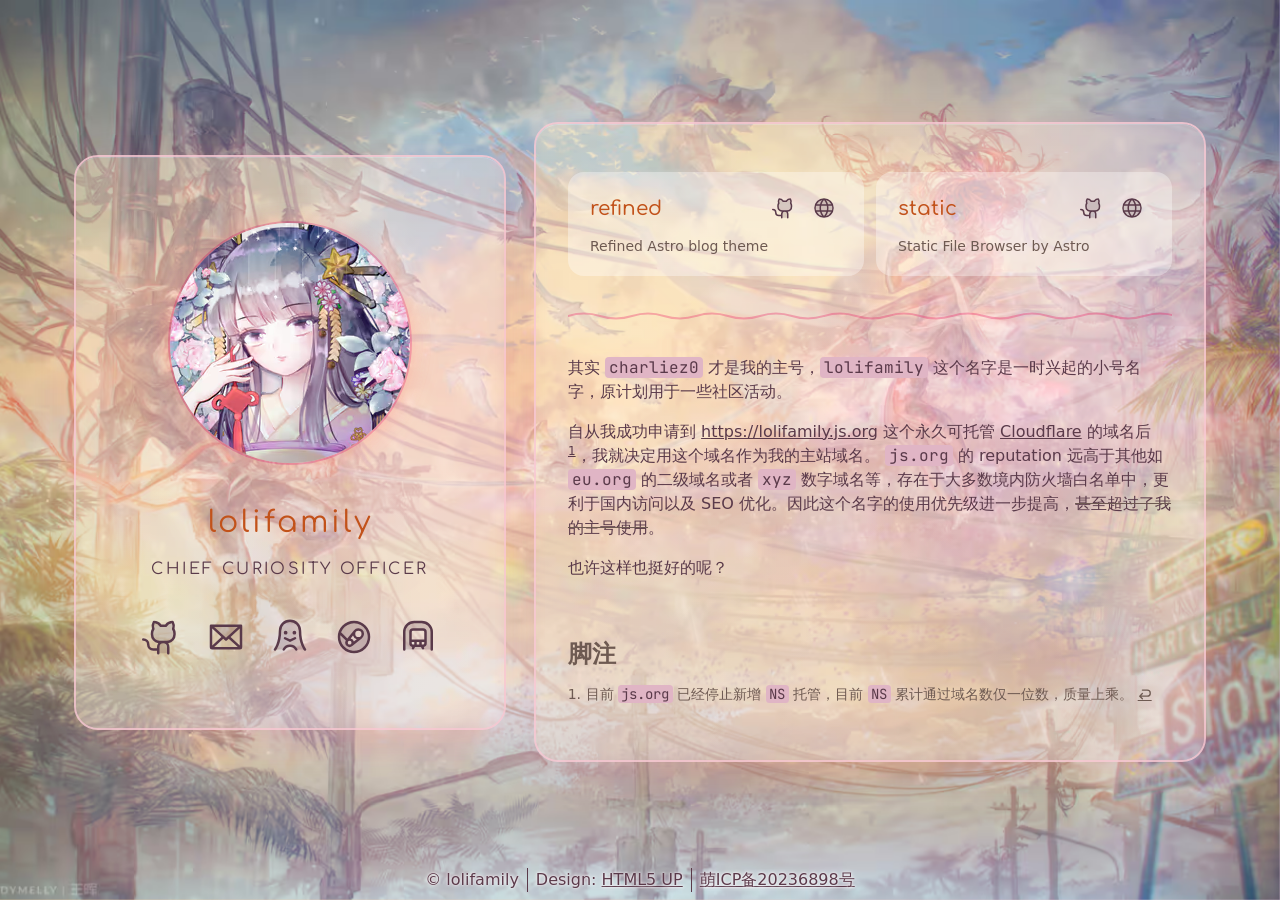
==== commit 056934bd: "Deploy 2026-05-22T12:35:43Z" ====
--- a/index.html
+++ b/index.html
@@ -1 +1 @@
-<!DOCTYPE html><html class="scroll-smooth font-sans text-root antialiased" lang=zh-CN><head><meta charset=UTF-8><title>lolifamily&#39;s page</title><meta content=lolifamily name=author><meta content=lolifamily的个人主页，也许能找到你喜欢的东西吧 name=description><meta content="width=device-width,initial-scale=1" name=viewport><link href=/_astro/jetbrains-mono-latin-wght-normal.B9CIFXIH.woff2 rel=preload as=font crossorigin type=font/woff2><link href=/_astro/comfortaa-latin-wght-normal.CLB3k12Y.woff2 rel=preload as=font crossorigin type=font/woff2><link href=/_astro/runtime.NDZOfJWZ.js rel=modulepreload><meta content=#fff5f8 name=theme-color media="(prefers-color-scheme: light)"><meta content=#2a1018 name=theme-color media="(prefers-color-scheme: dark)"><meta content="light dark" name=color-scheme><link href=/_astro/favicon-32x32.BjgihrGF.png rel=icon sizes=32x32><link href=/_astro/favicon-192x192.Bv4p7RsF.png rel=icon sizes=192x192><link href=/_astro/favicon-180x180.AwXaWHlL.png rel=apple-touch-icon sizes=180x180><meta content=7_jEvDR3ggk6tLdJKrr-rNzJchC81DGeO2ZzSXPixcg name=google-site-verification><meta content=svGvv3mqZ3LG3oc6wLWauuJ_br6i1hkIUP_Zl3G3xGU name=google-site-verification><meta content=F887_8q9nOn1uZ9dJj3ws-Alw27KnunixJO_3m__Z-Q name=google-site-verification><meta content=29mDgzP9v9aE6S-Rug2DeShzpcR-Jv21wR2fgzRu2MU name=google-site-verification><meta content=o9tV4facW2oZw6oLUBQtEtiDDiUmA6r84Dn8hO9yxjs name=google-site-verification><meta content=Pee7tcDayUCumv1uBEndhQpK89bf6VLIddKptqd3DpA name=google-site-verification><meta content=true name=astro-view-transitions-enabled><meta content=animate name=astro-view-transitions-fallback><script src=/_astro/ClientRouter.astro_astro_type_script_index_0_lang.BNxsv0EF.js type=module></script><meta content=https://lolifamily.js.org/ name=canonical><link href=/sitemap-index.xml rel=sitemap><link href=https://lolifamily.js.org/ rel=canonical><meta content=article property=og:type><meta content=https://lolifamily.js.org/ property=og:url><meta content="lolifamily's page" property=og:title><meta content=lolifamily的个人主页，也许能找到你喜欢的东西吧 property=og:description><meta content=https://lolifamily.js.org/_astro/og-cover.Ca95uhge.jpg property=og:image><link href=/_astro/WaveDivider.CV4BAood.css rel=stylesheet></head><body class="min-h-screen bg-canvas bg-[linear-gradient(60deg,var(--color-gradient-start)_5%,var(--color-gradient-end))] bg-fixed text-primary"><div class="pointer-events-none fixed inset-0 forced-colors:hidden"><picture><source srcset="/_astro/background.Ba_pMe0u_CjWq9.avif 640w, /_astro/background.Ba_pMe0u_2bW0FO.avif 750w, /_astro/background.Ba_pMe0u_p4Jla.avif 828w, /_astro/background.Ba_pMe0u_ZUIKB4.avif 1080w, /_astro/background.Ba_pMe0u_ZW1UJQ.avif 1280w, /_astro/background.Ba_pMe0u_2oFHqv.avif 1668w, /_astro/background.Ba_pMe0u_Z1aW2xa.avif 2048w, /_astro/background.Ba_pMe0u_269Bkm.avif 2560w" type=image/avif><img alt="background image" data-astro-image=full-width data-astro-image-fit=cover data-astro-image-pos=center decoding=sync fetchpriority=high height=3333 loading=eager sizes=100vw src=/_astro/background.Ba_pMe0u_2hS4LY.webp srcset="/_astro/background.Ba_pMe0u_1PQBOl.webp 640w, /_astro/background.Ba_pMe0u_Z1EHsIU.webp 750w, /_astro/background.Ba_pMe0u_1CBoJm.webp 828w, /_astro/background.Ba_pMe0u_1lsJWu.webp 1080w, /_astro/background.Ba_pMe0u_1kazNH.webp 1280w, /_astro/background.Ba_pMe0u_1WfIwH.webp 1668w, /_astro/background.Ba_pMe0u_Z1Cn1qX.webp 2048w, /_astro/background.Ba_pMe0u_1DICqy.webp 2560w" width=5000 class="h-full! object-cover"></picture><div class="absolute inset-0 hidden bg-[#1a0814]/55 mix-blend-multiply dark:block"></div></div><div class="relative flex min-h-screen flex-col items-center px-6 pt-6 md:px-8" data-content><div class="flex w-full flex-1 items-center justify-center"><main class="flex w-full flex-wrap items-center justify-center gap-7"><section class="relative isolate min-w-0 origin-center break-inside-avoid rounded-3xl border-2 border-border-soft px-8 shadow-card before:absolute before:inset-0 before:-z-10 before:rounded-[calc(1.5rem-2px)] before:bg-card before:opacity-40 before:inset-shadow-card before:content-[''] dark:before:opacity-25 reduce-transparency:before:opacity-100 reduce-transparency:dark:before:opacity-100 update-fast:motion-safe:animate-[identity-card-enter_0.75s_ease-out_forwards] w-full max-w-108 py-16 text-center md:min-w-108"><div class="mx-auto mb-10 w-fit overflow-hidden rounded-full border-2 border-border shadow-avatar"><picture><source srcset="/_astro/avatar.BgUaoG8q_ZiXXIa.avif 240w, /_astro/avatar.BgUaoG8q_Z1XDIOx.avif 300w, /_astro/avatar.BgUaoG8q_ZDPvMR.avif 360w, /_astro/avatar.BgUaoG8q_Z2jvgTf.avif 420w, /_astro/avatar.BgUaoG8q_ZYH3Rz.avif 480w, /_astro/avatar.BgUaoG8q_K9yIB.avif 600w, /_astro/avatar.BgUaoG8q_4qtzc.avif 840w, /_astro/avatar.BgUaoG8q_2qbduG.avif 1200w" type=image/avif sizes="calc(clamp(1rem, 0.85rem + 0.15vw, 1.25rem) * 15)"><img alt="lolifamily's avatar" data-astro-image=constrained data-astro-image-fit=cover data-astro-image-pos=center decoding=sync fetchpriority=high height=240 loading=eager sizes="calc(clamp(1rem, 0.85rem + 0.15vw, 1.25rem) * 15)" src=/_astro/avatar.BgUaoG8q_Z1UTxBG.webp srcset="/_astro/avatar.BgUaoG8q_Z1UTxBG.webp 240w, /_astro/avatar.BgUaoG8q_1tBP5R.webp 300w, /_astro/avatar.BgUaoG8q_Z2gL5Go.webp 360w, /_astro/avatar.BgUaoG8q_18Ki1a.webp 420w, /_astro/avatar.BgUaoG8q_2syv2P.webp 480w, /_astro/avatar.BgUaoG8q_ZQL09U.webp 600w, /_astro/avatar.BgUaoG8q_Z1xu5jk.webp 840w, /_astro/avatar.BgUaoG8q_Z8fYv.webp 1200w" width=240 data-zoom-src=/_astro/avatar.BgUaoG8q.jpg style=width:15rem;height:15rem></picture></div><h1 class="mb-3 font-identity text-3xl font-normal tracking-widest text-card-heading">lolifamily</h1><p class="mb-8 font-identity text-base/loose tracking-[0.15em] text-primary uppercase">Chief Curiosity Officer</p><nav><ul class="flex justify-center gap-6"><li><a href=https://github.com/lolifamily class="inline-block text-primary transition-[scale,color,text-shadow] duration-200 hover:text-hover hover:[text-shadow:0_0_8px_color-mix(in_srgb,var(--color-hover)_50%,transparent)] forced-colors:transition-transform forced-colors:hover:text-[Highlight] motion-safe:update-fast:hover:scale-110" aria-label=GitHub title=GitHub><svg width="2.5rem" height="2.5rem" fill="currentColor" aria-hidden="true" viewBox="0 0 256 256"><path d="M208 104v8a48 48 0 0 1-48 48h-24a32 32 0 0 1 32 32v40h-64v-40a32 32 0 0 1 32-32h-24a48 48 0 0 1-48-48v-8a49.3 49.3 0 0 1 8.51-27.3A51.92 51.92 0 0 1 76 32a52 52 0 0 1 43.83 24h32.34A52 52 0 0 1 196 32a51.92 51.92 0 0 1 3.49 44.7A49.3 49.3 0 0 1 208 104" opacity=".2"/><path d="M208.3 75.68A59.74 59.74 0 0 0 202.93 28a8 8 0 0 0-6.93-4 59.75 59.75 0 0 0-48 24h-24a59.75 59.75 0 0 0-48-24 8 8 0 0 0-6.93 4 59.78 59.78 0 0 0-5.38 47.68A58.14 58.14 0 0 0 56 104v8a56.06 56.06 0 0 0 48.44 55.47A39.8 39.8 0 0 0 96 192v8H72a24 24 0 0 1-24-24 40 40 0 0 0-40-40 8 8 0 0 0 0 16 24 24 0 0 1 24 24 40 40 0 0 0 40 40h24v16a8 8 0 0 0 16 0v-40a24 24 0 0 1 48 0v40a8 8 0 0 0 16 0v-40a39.8 39.8 0 0 0-8.44-24.53A56.06 56.06 0 0 0 216 112v-8a58 58 0 0 0-7.7-28.32M200 112a40 40 0 0 1-40 40h-48a40 40 0 0 1-40-40v-8a41.74 41.74 0 0 1 6.9-22.48 8 8 0 0 0 1.1-7.69 43.8 43.8 0 0 1 .79-33.58 43.88 43.88 0 0 1 32.32 20.06 8 8 0 0 0 6.71 3.69h32.35a8 8 0 0 0 6.74-3.69 43.87 43.87 0 0 1 32.32-20.06 43.8 43.8 0 0 1 .77 33.58 8.09 8.09 0 0 0 1 7.65 41.76 41.76 0 0 1 7 22.52Z"/></svg></a></li><li><a href=mailto:lolifamilies@gmail.com class="inline-block text-primary transition-[scale,color,text-shadow] duration-200 hover:text-hover hover:[text-shadow:0_0_8px_color-mix(in_srgb,var(--color-hover)_50%,transparent)] forced-colors:transition-transform forced-colors:hover:text-[Highlight] motion-safe:update-fast:hover:scale-110" aria-label=Email title=Email><svg width="2.5rem" height="2.5rem" fill="currentColor" aria-hidden="true" viewBox="0 0 256 256"><path d="m224 56-96 88-96-88Z" opacity=".2"/><path d="M224 48H32a8 8 0 0 0-8 8v136a16 16 0 0 0 16 16h176a16 16 0 0 0 16-16V56a8 8 0 0 0-8-8m-96 85.15L52.57 64h150.86ZM98.71 128 40 181.81V74.19Zm11.84 10.85 12 11.05a8 8 0 0 0 10.82 0l12-11.05 58 53.15H52.57ZM157.29 128 216 74.18v107.64Z"/></svg></a></li><li><a href=https://linux.do/u/charliez0/summary class="inline-block text-primary transition-[scale,color,text-shadow] duration-200 hover:text-hover hover:[text-shadow:0_0_8px_color-mix(in_srgb,var(--color-hover)_50%,transparent)] forced-colors:transition-transform forced-colors:hover:text-[Highlight] motion-safe:update-fast:hover:scale-110" aria-label=LinuxDo title=LinuxDo><svg width="2.5rem" height="2.5rem" fill="currentColor" aria-hidden="true" viewBox="0 0 256 256"><path d="M224 208h-56c-8-14.35-22.91-24-40-24s-32 9.65-40 24H32s32-40 32-120a64 64 0 0 1 128 0c0 80 32 120 32 120" opacity=".2"/><path d="M229 214.25a8 8 0 0 1-11.24-1.25C216.39 211.27 184 169.86 184 88a56 56 0 0 0-112 0c0 81.86-32.37 123.27-33.75 125a8 8 0 0 1-12.51-10c.15-.2 7.69-9.9 15.13-28.74C47.77 156.8 56 127.64 56 88a72 72 0 0 1 144 0c0 39.64 8.23 68.8 15.13 86.28 7.48 18.94 15.06 28.64 15.14 28.74a8 8 0 0 1-1.27 11.23M100 88a12 12 0 1 0 12 12 12 12 0 0 0-12-12m68 12a12 12 0 1 0-12 12 12 12 0 0 0 12-12m-68.42 28.84a8 8 0 0 0-7.15 14.31l32 16a7.94 7.94 0 0 0 7.15 0l32-16a8 8 0 0 0-7.16-14.31L128 143.05ZM128 176a54.07 54.07 0 0 0-47 28.11 8 8 0 1 0 14 7.78 37.35 37.35 0 0 1 66 0 8 8 0 0 0 14-7.78A54.07 54.07 0 0 0 128 176"/></svg></a></li><li><a href=https://steamcommunity.com/id/charliez0sp class="inline-block text-primary transition-[scale,color,text-shadow] duration-200 hover:text-hover hover:[text-shadow:0_0_8px_color-mix(in_srgb,var(--color-hover)_50%,transparent)] forced-colors:transition-transform forced-colors:hover:text-[Highlight] motion-safe:update-fast:hover:scale-110" aria-label=Steam title=Steam><svg width="2.5rem" height="2.5rem" fill="currentColor" aria-hidden="true" viewBox="0 0 256 256"><path d="M128 32a96 96 0 1 0 96 96 96 96 0 0 0-96-96m45.81 97.61-61.09 49.82a20 20 0 0 1-28.15-28.15l49.82-61.09a28 28 0 1 1 39.42 39.42" opacity=".2"/><path d="M128 24a104 104 0 1 0 104 104A104.11 104.11 0 0 0 128 24m-10.61 161.92 62-50.55a36 36 0 1 0-51.14-50.23l-43 52.73L45.28 98A88 88 0 1 1 40 128a90 90 0 0 1 .8-11.88l34.57 34.57a28 28 0 0 0 42 35.23Zm4.19-67.37a36.18 36.18 0 0 0 23.87 23.87l-18.26 14.89a28.11 28.11 0 0 0-20.5-20.5ZM156 128a20 20 0 1 1 20-20 20 20 0 0 1-20 20m-56 24a12 12 0 1 1-12 12 12 12 0 0 1 12-12"/></svg></a></li><li><a href=https://www.travellings.cn/go.html class="inline-block text-primary transition-[scale,color,text-shadow] duration-200 hover:text-hover hover:[text-shadow:0_0_8px_color-mix(in_srgb,var(--color-hover)_50%,transparent)] forced-colors:transition-transform forced-colors:hover:text-[Highlight] motion-safe:update-fast:hover:scale-110" aria-label=Travelling title=Travelling><svg width="2.5rem" height="2.5rem" fill="currentColor" aria-hidden="true" viewBox="0 0 256 256"><path d="M152 32h-48a64 64 0 0 0-64 64v112h176V96a64 64 0 0 0-64-64m24 136a16 16 0 0 1-16 16H96a16 16 0 0 1-16-16V96a16 16 0 0 1 16-16h64a16 16 0 0 1 16 16Z" opacity=".2"/><path d="M224 96v112a8 8 0 0 1-16 0V96a56.06 56.06 0 0 0-56-56h-48a56.06 56.06 0 0 0-56 56v112a8 8 0 0 1-16 0V96a72.08 72.08 0 0 1 72-72h48a72.08 72.08 0 0 1 72 72m-40 0v72a24 24 0 0 1-19.29 23.53l2.45 4.89a8 8 0 0 1-14.32 7.16L147.06 192h-38.12l-5.78 11.58a8 8 0 0 1-14.32-7.16l2.45-4.89A24 24 0 0 1 72 168V96a24 24 0 0 1 24-24h64a24 24 0 0 1 24 24m-96 0v48h80V96a8 8 0 0 0-8-8H96a8 8 0 0 0-8 8m32 64v16h16v-16Zm-24 16h8v-16H88v8a8 8 0 0 0 8 8m72-8v-8h-16v16h8a8 8 0 0 0 8-8"/></svg></a></li></ul></nav></section><section class="relative isolate min-w-0 origin-center break-inside-avoid rounded-3xl border-2 border-border-soft px-8 shadow-card before:absolute before:inset-0 before:-z-10 before:rounded-[calc(1.5rem-2px)] before:bg-card before:opacity-40 before:inset-shadow-card before:content-[''] dark:before:opacity-25 reduce-transparency:before:opacity-100 reduce-transparency:dark:before:opacity-100 update-fast:motion-safe:animate-[identity-card-enter_0.75s_ease-out_forwards] flex w-full max-w-2xl flex-col gap-8 self-stretch py-12 md:min-w-108"><section aria-label=Projects><ul class="grid grid-cols-1 gap-3 sm:grid-cols-2"><li class="group flex flex-col gap-2 rounded-2xl border-2 border-transparent bg-white/35 px-5 py-4 transition-colors duration-300 hover:bg-white/65 dark:bg-white/6 dark:hover:bg-white/12 forced-colors:hover:border-[Highlight]"><div class="flex items-center justify-between gap-2"><h2 class="min-w-0 truncate font-identity text-xl font-medium text-card-heading transition-colors group-hover:text-hover">refined</h2><ul class="flex shrink-0 gap-1"><li><a href=https://github.com/loliblogs/Refined class="inline-flex size-9 items-center justify-center rounded-full text-primary transition-[scale,background-color,color] duration-200 hover:bg-hover/15 hover:text-hover forced-colors:transition-transform forced-colors:hover:text-[Highlight] motion-safe:update-fast:hover:scale-110" aria-label="refined GitHub" title=GitHub><svg width="1.5rem" height="1.5rem" fill="currentColor" aria-hidden="true" viewBox="0 0 256 256"><path d="M208 104v8a48 48 0 0 1-48 48h-24a32 32 0 0 1 32 32v40h-64v-40a32 32 0 0 1 32-32h-24a48 48 0 0 1-48-48v-8a49.3 49.3 0 0 1 8.51-27.3A51.92 51.92 0 0 1 76 32a52 52 0 0 1 43.83 24h32.34A52 52 0 0 1 196 32a51.92 51.92 0 0 1 3.49 44.7A49.3 49.3 0 0 1 208 104" opacity=".2"/><path d="M208.3 75.68A59.74 59.74 0 0 0 202.93 28a8 8 0 0 0-6.93-4 59.75 59.75 0 0 0-48 24h-24a59.75 59.75 0 0 0-48-24 8 8 0 0 0-6.93 4 59.78 59.78 0 0 0-5.38 47.68A58.14 58.14 0 0 0 56 104v8a56.06 56.06 0 0 0 48.44 55.47A39.8 39.8 0 0 0 96 192v8H72a24 24 0 0 1-24-24 40 40 0 0 0-40-40 8 8 0 0 0 0 16 24 24 0 0 1 24 24 40 40 0 0 0 40 40h24v16a8 8 0 0 0 16 0v-40a24 24 0 0 1 48 0v40a8 8 0 0 0 16 0v-40a39.8 39.8 0 0 0-8.44-24.53A56.06 56.06 0 0 0 216 112v-8a58 58 0 0 0-7.7-28.32M200 112a40 40 0 0 1-40 40h-48a40 40 0 0 1-40-40v-8a41.74 41.74 0 0 1 6.9-22.48 8 8 0 0 0 1.1-7.69 43.8 43.8 0 0 1 .79-33.58 43.88 43.88 0 0 1 32.32 20.06 8 8 0 0 0 6.71 3.69h32.35a8 8 0 0 0 6.74-3.69 43.87 43.87 0 0 1 32.32-20.06 43.8 43.8 0 0 1 .77 33.58 8.09 8.09 0 0 0 1 7.65 41.76 41.76 0 0 1 7 22.52Z"/></svg></a></li><li><a href=https://blog.lolifamily.js.org class="inline-flex size-9 items-center justify-center rounded-full text-primary transition-[scale,background-color,color] duration-200 hover:bg-hover/15 hover:text-hover forced-colors:transition-transform forced-colors:hover:text-[Highlight] motion-safe:update-fast:hover:scale-110" aria-label="refined Live" title=Live><svg width="1.5rem" height="1.5rem" fill="currentColor" aria-hidden="true" viewBox="0 0 256 256"><path d="M224 128a96 96 0 1 1-96-96 96 96 0 0 1 96 96" opacity=".2"/><path d="M128 24a104 104 0 1 0 104 104A104.12 104.12 0 0 0 128 24m88 104a87.6 87.6 0 0 1-3.33 24h-38.51a157.4 157.4 0 0 0 0-48h38.51a87.6 87.6 0 0 1 3.33 24m-114 40h52a115.1 115.1 0 0 1-26 45 115.3 115.3 0 0 1-26-45m-3.9-16a140.8 140.8 0 0 1 0-48h59.88a140.8 140.8 0 0 1 0 48ZM40 128a87.6 87.6 0 0 1 3.33-24h38.51a157.4 157.4 0 0 0 0 48H43.33A87.6 87.6 0 0 1 40 128m114-40h-52a115.1 115.1 0 0 1 26-45 115.3 115.3 0 0 1 26 45m52.33 0h-35.62a135.3 135.3 0 0 0-22.3-45.6A88.29 88.29 0 0 1 206.37 88Zm-98.74-45.6A135.3 135.3 0 0 0 85.29 88H49.63a88.29 88.29 0 0 1 57.96-45.6M49.63 168h35.66a135.3 135.3 0 0 0 22.3 45.6A88.29 88.29 0 0 1 49.63 168m98.78 45.6a135.3 135.3 0 0 0 22.3-45.6h35.66a88.29 88.29 0 0 1-57.96 45.6"/></svg></a></li></ul></div><p class="text-sm/relaxed text-secondary">Refined Astro blog theme</p></li><li class="group flex flex-col gap-2 rounded-2xl border-2 border-transparent bg-white/35 px-5 py-4 transition-colors duration-300 hover:bg-white/65 dark:bg-white/6 dark:hover:bg-white/12 forced-colors:hover:border-[Highlight]"><div class="flex items-center justify-between gap-2"><h2 class="min-w-0 truncate font-identity text-xl font-medium text-card-heading transition-colors group-hover:text-hover">static</h2><ul class="flex shrink-0 gap-1"><li><a href=https://github.com/lolifamily/static class="inline-flex size-9 items-center justify-center rounded-full text-primary transition-[scale,background-color,color] duration-200 hover:bg-hover/15 hover:text-hover forced-colors:transition-transform forced-colors:hover:text-[Highlight] motion-safe:update-fast:hover:scale-110" aria-label="static GitHub" title=GitHub><svg width="1.5rem" height="1.5rem" fill="currentColor" aria-hidden="true" viewBox="0 0 256 256"><path d="M208 104v8a48 48 0 0 1-48 48h-24a32 32 0 0 1 32 32v40h-64v-40a32 32 0 0 1 32-32h-24a48 48 0 0 1-48-48v-8a49.3 49.3 0 0 1 8.51-27.3A51.92 51.92 0 0 1 76 32a52 52 0 0 1 43.83 24h32.34A52 52 0 0 1 196 32a51.92 51.92 0 0 1 3.49 44.7A49.3 49.3 0 0 1 208 104" opacity=".2"/><path d="M208.3 75.68A59.74 59.74 0 0 0 202.93 28a8 8 0 0 0-6.93-4 59.75 59.75 0 0 0-48 24h-24a59.75 59.75 0 0 0-48-24 8 8 0 0 0-6.93 4 59.78 59.78 0 0 0-5.38 47.68A58.14 58.14 0 0 0 56 104v8a56.06 56.06 0 0 0 48.44 55.47A39.8 39.8 0 0 0 96 192v8H72a24 24 0 0 1-24-24 40 40 0 0 0-40-40 8 8 0 0 0 0 16 24 24 0 0 1 24 24 40 40 0 0 0 40 40h24v16a8 8 0 0 0 16 0v-40a24 24 0 0 1 48 0v40a8 8 0 0 0 16 0v-40a39.8 39.8 0 0 0-8.44-24.53A56.06 56.06 0 0 0 216 112v-8a58 58 0 0 0-7.7-28.32M200 112a40 40 0 0 1-40 40h-48a40 40 0 0 1-40-40v-8a41.74 41.74 0 0 1 6.9-22.48 8 8 0 0 0 1.1-7.69 43.8 43.8 0 0 1 .79-33.58 43.88 43.88 0 0 1 32.32 20.06 8 8 0 0 0 6.71 3.69h32.35a8 8 0 0 0 6.74-3.69 43.87 43.87 0 0 1 32.32-20.06 43.8 43.8 0 0 1 .77 33.58 8.09 8.09 0 0 0 1 7.65 41.76 41.76 0 0 1 7 22.52Z"/></svg></a></li><li><a href=https://static.lolifamily.js.org class="inline-flex size-9 items-center justify-center rounded-full text-primary transition-[scale,background-color,color] duration-200 hover:bg-hover/15 hover:text-hover forced-colors:transition-transform forced-colors:hover:text-[Highlight] motion-safe:update-fast:hover:scale-110" aria-label="static Live" title=Live><svg width="1.5rem" height="1.5rem" fill="currentColor" aria-hidden="true" viewBox="0 0 256 256"><path d="M224 128a96 96 0 1 1-96-96 96 96 0 0 1 96 96" opacity=".2"/><path d="M128 24a104 104 0 1 0 104 104A104.12 104.12 0 0 0 128 24m88 104a87.6 87.6 0 0 1-3.33 24h-38.51a157.4 157.4 0 0 0 0-48h38.51a87.6 87.6 0 0 1 3.33 24m-114 40h52a115.1 115.1 0 0 1-26 45 115.3 115.3 0 0 1-26-45m-3.9-16a140.8 140.8 0 0 1 0-48h59.88a140.8 140.8 0 0 1 0 48ZM40 128a87.6 87.6 0 0 1 3.33-24h38.51a157.4 157.4 0 0 0 0 48H43.33A87.6 87.6 0 0 1 40 128m114-40h-52a115.1 115.1 0 0 1 26-45 115.3 115.3 0 0 1 26 45m52.33 0h-35.62a135.3 135.3 0 0 0-22.3-45.6A88.29 88.29 0 0 1 206.37 88Zm-98.74-45.6A135.3 135.3 0 0 0 85.29 88H49.63a88.29 88.29 0 0 1 57.96-45.6M49.63 168h35.66a135.3 135.3 0 0 0 22.3 45.6A88.29 88.29 0 0 1 49.63 168m98.78 45.6a135.3 135.3 0 0 0 22.3-45.6h35.66a88.29 88.29 0 0 1-57.96 45.6"/></svg></a></li></ul></div><p class="text-sm/relaxed text-secondary">Static File Browser by Astro</p></li></ul></section><svg aria-hidden="true" class="block h-4 w-full text-border forced-colors:invisible"><defs><pattern id="a" width="128" height="16" x="0" y="0" patternUnits="userSpaceOnUse"><path fill="none" stroke="currentColor" stroke-linecap="round" stroke-linejoin="round" stroke-width="2" d="M0 8q16-5 32 0t32 0 32 0 32 0"/></pattern></defs><rect width="100%" height="16" fill="url(#a)"/></svg><article data-markdown><p>其实 <code>charliez0</code> 才是我的主号，<code>lolifamily</code> 这个名字是一时兴起的小号名字，原计划用于一些社区活动。</p><p>自从我成功申请到 <a href=https://lolifamily.js.org>https://lolifamily.js.org</a> 这个永久可托管 <a href=https://www.cloudflare.com/>Cloudflare</a> 的域名后<sup><a href=#user-content-fn-1 aria-describedby=footnote-label data-footnote-ref="" id=user-content-fnref-1>1</a></sup>，我就决定用这个域名作为我的主站域名。 <code>js.org</code> 的 reputation 远高于其他如 <code>eu.org</code> 的二级域名或者 <code>xyz</code> 数字域名等，存在于大多数境内防火墙白名单中，更利于国内访问以及 SEO 优化。因此这个名字的使用优先级进一步提高，<del>甚至超过了我的主号使用</del>。</p><p>也许这样也挺好的呢？</p><section class=footnotes data-footnotes=""><h2 class=sr-only id=footnote-label>脚注</h2><ol><li id=user-content-fn-1><p>目前 <code>js.org</code> 已经停止新增 <code>NS</code> 托管，目前 <code>NS</code> 累计通过域名数仅一位数，质量上乘。 <a href=#user-content-fnref-1 class=data-footnote-backref aria-label="返回引用 1" data-footnote-backref=""> </a></p></li></ol></section></article></section></main></div><footer class="w-full py-2 text-center text-base text-primary [text-shadow:0_0_4px_var(--color-canvas),0_0_2px_var(--color-canvas)]"><ul class="flex flex-wrap justify-center [&>li]:px-2 [&>li:not(:first-child)]:border-l [&>li:not(:first-child)]:border-primary"><li>&copy; lolifamily</li><li>Design: <a href=https://html5up.net class="transition-colors hover:text-hover forced-colors:hover:text-[Highlight]"><span class=underline>HTML5 UP</span></a></li><li><a href="https://icp.gov.moe/?keyword=20236898" class="transition-colors hover:text-hover forced-colors:hover:text-[Highlight]" target=_blank><span class=underline>萌ICP备20236898号</span></a></li></ul></footer></div><style>astro-island,astro-slot,astro-static-slot{display:contents}</style><script>(self.Astro||(self.Astro={})).idle=(e,t)=>{let i=async()=>{await(await e())()},l="object"==typeof t.value?t.value:void 0,o={timeout:null==l?void 0:l.timeout};"requestIdleCallback"in window?window.requestIdleCallback(i,o):setTimeout(i,o.timeout||200)},window.dispatchEvent(new Event("astro:idle"))</script><script>(()=>{var t=Object.defineProperty,e=(e,n,r)=>((e,n,r)=>n in e?t(e,n,{enumerable:!0,configurable:!0,writable:!0,value:r}):e[n]=r)(e,"symbol"!=typeof n?n+"":n,r),n=new Set(["__proto__","constructor","prototype"]);{let t={0:t=>s(t),1:t=>o(t),2:t=>new RegExp(t),3:t=>new Date(t),4:t=>new Map(o(t)),5:t=>new Set(o(t)),6:t=>BigInt(t),7:t=>new URL(t),8:t=>new Uint8Array(t),9:t=>new Uint16Array(t),10:t=>new Uint32Array(t),11:t=>Number.POSITIVE_INFINITY*t},r=e=>{let[n,r]=e;return n in t?t[n](r):void 0},o=t=>t.map(r),s=t=>"object"!=typeof t||null===t?t:Object.fromEntries(Object.entries(t).map(([t,e])=>[t,r(e)]));class i extends HTMLElement{constructor(){super(...arguments),e(this,"Component"),e(this,"hydrator"),e(this,"hydrate",async()=>{var t;if(!this.hydrator||!this.isConnected)return;let e=null==(t=this.parentElement)?void 0:t.closest("astro-island[ssr]");if(e)return void e.addEventListener("astro:hydrate",this.hydrate,{once:!0});let n,r=this.querySelectorAll("astro-slot"),o={},i=this.querySelectorAll("template[data-astro-template]");for(let t of i){let e=t.closest(this.tagName);null!=e&&e.isSameNode(this)&&(o[t.getAttribute("data-astro-template")||"default"]=t.innerHTML,t.remove())}for(let t of r){let e=t.closest(this.tagName);null!=e&&e.isSameNode(this)&&(o[t.getAttribute("name")||"default"]=t.innerHTML)}try{n=this.hasAttribute("props")?s(JSON.parse(this.getAttribute("props"))):{}}catch(t){let e=this.getAttribute("component-url")||"<unknown>",n=this.getAttribute("component-export");throw n&&(e+=` (export ${n})`),console.error(`[hydrate] Error parsing props for component ${e}`,this.getAttribute("props"),t),t}await this.hydrator(this)(this.Component,n,o,{client:this.getAttribute("client")}),this.removeAttribute("ssr"),this.dispatchEvent(new CustomEvent("astro:hydrate"))}),e(this,"unmount",()=>{this.isConnected||this.dispatchEvent(new CustomEvent("astro:unmount"))})}disconnectedCallback(){document.removeEventListener("astro:after-swap",this.unmount),document.addEventListener("astro:after-swap",this.unmount,{once:!0})}connectedCallback(){if(this.hasAttribute("await-children")&&"interactive"!==document.readyState&&"complete"!==document.readyState){let t=()=>{document.removeEventListener("DOMContentLoaded",t),e.disconnect(),this.childrenConnectedCallback()},e=new MutationObserver(()=>{var e;(null==(e=this.lastChild)?void 0:e.nodeType)===Node.COMMENT_NODE&&"astro:end"===this.lastChild.nodeValue&&(this.lastChild.remove(),t())});e.observe(this,{childList:!0}),document.addEventListener("DOMContentLoaded",t)}else this.childrenConnectedCallback()}async childrenConnectedCallback(){let t=this.getAttribute("before-hydration-url");t&&await import(t),this.start()}async start(){let t=JSON.parse(this.getAttribute("opts")),e=this.getAttribute("client");if(void 0!==Astro[e])try{await Astro[e](async()=>{let t=this.getAttribute("renderer-url"),[e,{default:r}]=await Promise.all([import(this.getAttribute("component-url")),t?import(t):()=>()=>{}]),o=this.getAttribute("component-export")||"default";if(o.includes(".")){this.Component=e;for(let t of o.split(".")){if(n.has(t)||!this.Component||"object"!=typeof this.Component&&"function"!=typeof this.Component||!Object.hasOwn(this.Component,t))throw new Error(`Invalid component export path: ${o}`);this.Component=this.Component[t]}}else{if(n.has(o))throw new Error(`Invalid component export path: ${o}`);this.Component=e[o]}return this.hydrator=r,this.hydrate},t,this)}catch(t){console.error("[astro-island] Error hydrating %s",this.getAttribute("component-url"),t)}else window.addEventListener(`astro:${e}`,()=>this.start(),{once:!0})}attributeChangedCallback(){this.hydrate()}}e(i,"observedAttributes",["props"]),customElements.get("astro-island")||customElements.define("astro-island",i)}})()</script><script>window._$HY||(e=>{let t=e=>e&&e.hasAttribute&&(e.hasAttribute("data-hk")?e:t(e.host&&e.host.nodeType?e.host:e.parentNode));["click","input"].forEach(o=>document.addEventListener(o,o=>{if(!e.events)return;let s=t(o.composedPath&&o.composedPath()[0]||o.target);s&&!e.completed.has(s)&&e.events.push([s,o])}))})(_$HY={events:[],completed:new WeakSet,r:{},fe(){}})</script><astro-island client=idle component-export=default component-url=/_astro/MediumZoom.DHj6Zx3e.js data-solid-render-id=s0 opts={&quot;name&quot;:&quot;MediumZoom&quot;,&quot;value&quot;:true} props={} renderer-url=/_astro/client.wH4mQu50.js ssr uid=HdsD9></astro-island></body></html>+<!DOCTYPE html><html class="scroll-smooth font-sans text-root antialiased" lang=zh-CN><head><meta charset=UTF-8><title>lolifamily&#39;s page</title><meta content=lolifamily name=author><meta content=lolifamily的个人主页，也许能找到你喜欢的东西吧 name=description><meta content="width=device-width,initial-scale=1" name=viewport><link href=/_astro/jetbrains-mono-latin-wght-normal.B9CIFXIH.woff2 rel=preload as=font crossorigin type=font/woff2><link href=/_astro/comfortaa-latin-wght-normal.CLB3k12Y.woff2 rel=preload as=font crossorigin type=font/woff2><link href=/_astro/runtime.lt7DmiWF.js rel=modulepreload><meta content=#fff5f8 name=theme-color media="(prefers-color-scheme: light)"><meta content=#2a1018 name=theme-color media="(prefers-color-scheme: dark)"><meta content="light dark" name=color-scheme><link href=/_astro/favicon-32x32.BjgihrGF.png rel=icon sizes=32x32><link href=/_astro/favicon-192x192.Bv4p7RsF.png rel=icon sizes=192x192><link href=/_astro/favicon-180x180.AwXaWHlL.png rel=apple-touch-icon sizes=180x180><meta content=7_jEvDR3ggk6tLdJKrr-rNzJchC81DGeO2ZzSXPixcg name=google-site-verification><meta content=svGvv3mqZ3LG3oc6wLWauuJ_br6i1hkIUP_Zl3G3xGU name=google-site-verification><meta content=F887_8q9nOn1uZ9dJj3ws-Alw27KnunixJO_3m__Z-Q name=google-site-verification><meta content=29mDgzP9v9aE6S-Rug2DeShzpcR-Jv21wR2fgzRu2MU name=google-site-verification><meta content=o9tV4facW2oZw6oLUBQtEtiDDiUmA6r84Dn8hO9yxjs name=google-site-verification><meta content=Pee7tcDayUCumv1uBEndhQpK89bf6VLIddKptqd3DpA name=google-site-verification><meta content=true name=astro-view-transitions-enabled><meta content=animate name=astro-view-transitions-fallback><script src=/_astro/ClientRouter.astro_astro_type_script_index_0_lang.DbpHhXtV.js type=module></script><meta content=https://lolifamily.js.org/ name=canonical><link href=/sitemap-index.xml rel=sitemap><link href=https://lolifamily.js.org/ rel=canonical><meta content=article property=og:type><meta content=https://lolifamily.js.org/ property=og:url><meta content="lolifamily's page" property=og:title><meta content=lolifamily的个人主页，也许能找到你喜欢的东西吧 property=og:description><meta content=https://lolifamily.js.org/_astro/og-cover.Ca95uhge.jpg property=og:image><link href=/_astro/WaveDivider.DIV2rLEH.css rel=stylesheet></head><body class="min-h-screen bg-canvas bg-[linear-gradient(60deg,var(--color-gradient-start)_5%,var(--color-gradient-end))] bg-fixed text-primary"><div class="pointer-events-none fixed inset-0 forced-colors:hidden"><picture><source srcset="/_astro/background.Ba_pMe0u_CjWq9.avif 640w, /_astro/background.Ba_pMe0u_2bW0FO.avif 750w, /_astro/background.Ba_pMe0u_p4Jla.avif 828w, /_astro/background.Ba_pMe0u_ZUIKB4.avif 1080w, /_astro/background.Ba_pMe0u_ZW1UJQ.avif 1280w, /_astro/background.Ba_pMe0u_2oFHqv.avif 1668w, /_astro/background.Ba_pMe0u_Z1aW2xa.avif 2048w, /_astro/background.Ba_pMe0u_269Bkm.avif 2560w" type=image/avif><img alt="background image" data-astro-image=full-width data-astro-image-fit=cover data-astro-image-pos=center decoding=sync fetchpriority=high height=3333 loading=eager sizes=100vw src=/_astro/background.Ba_pMe0u_2hS4LY.webp srcset="/_astro/background.Ba_pMe0u_1PQBOl.webp 640w, /_astro/background.Ba_pMe0u_Z1EHsIU.webp 750w, /_astro/background.Ba_pMe0u_1CBoJm.webp 828w, /_astro/background.Ba_pMe0u_1lsJWu.webp 1080w, /_astro/background.Ba_pMe0u_1kazNH.webp 1280w, /_astro/background.Ba_pMe0u_1WfIwH.webp 1668w, /_astro/background.Ba_pMe0u_Z1Cn1qX.webp 2048w, /_astro/background.Ba_pMe0u_1DICqy.webp 2560w" width=5000 class="h-full! object-cover"></picture><div class="absolute inset-0 hidden bg-[#1a0814]/55 mix-blend-multiply dark:block"></div></div><div class="relative flex min-h-screen flex-col items-center px-6 pt-6 md:px-8" data-content><div class="flex w-full flex-1 items-center justify-center"><main class="flex w-full flex-wrap items-center justify-center gap-7"><section class="relative isolate min-w-0 origin-center break-inside-avoid rounded-3xl border-2 border-border-soft px-8 shadow-card before:absolute before:inset-0 before:-z-10 before:rounded-[calc(1.5rem-2px)] before:bg-card before:opacity-40 before:inset-shadow-card before:content-[''] dark:before:opacity-25 reduce-transparency:before:opacity-100 reduce-transparency:dark:before:opacity-100 update-fast:motion-safe:animate-[identity-card-enter_0.75s_ease-out_forwards] w-full max-w-108 py-16 text-center md:min-w-108"><div class="mx-auto mb-10 w-fit overflow-hidden rounded-full border-2 border-border shadow-avatar"><picture><source srcset="/_astro/avatar.BgUaoG8q_ZiXXIa.avif 240w, /_astro/avatar.BgUaoG8q_Z1XDIOx.avif 300w, /_astro/avatar.BgUaoG8q_ZDPvMR.avif 360w, /_astro/avatar.BgUaoG8q_Z2jvgTf.avif 420w, /_astro/avatar.BgUaoG8q_ZYH3Rz.avif 480w, /_astro/avatar.BgUaoG8q_K9yIB.avif 600w, /_astro/avatar.BgUaoG8q_4qtzc.avif 840w, /_astro/avatar.BgUaoG8q_2qbduG.avif 1200w" type=image/avif sizes="calc(clamp(1rem, 0.85rem + 0.15vw, 1.25rem) * 15)"><img alt="lolifamily's avatar" data-astro-image=constrained data-astro-image-fit=cover data-astro-image-pos=center decoding=sync fetchpriority=high height=240 loading=eager sizes="calc(clamp(1rem, 0.85rem + 0.15vw, 1.25rem) * 15)" src=/_astro/avatar.BgUaoG8q_Z1UTxBG.webp srcset="/_astro/avatar.BgUaoG8q_Z1UTxBG.webp 240w, /_astro/avatar.BgUaoG8q_1tBP5R.webp 300w, /_astro/avatar.BgUaoG8q_Z2gL5Go.webp 360w, /_astro/avatar.BgUaoG8q_18Ki1a.webp 420w, /_astro/avatar.BgUaoG8q_2syv2P.webp 480w, /_astro/avatar.BgUaoG8q_ZQL09U.webp 600w, /_astro/avatar.BgUaoG8q_Z1xu5jk.webp 840w, /_astro/avatar.BgUaoG8q_Z8fYv.webp 1200w" width=240 data-zoom-src=/_astro/avatar.BgUaoG8q.jpg style=width:15rem;height:15rem></picture></div><h1 class="mb-3 font-identity text-3xl font-normal tracking-widest text-card-heading">lolifamily</h1><p class="mb-8 font-identity text-base/loose tracking-[0.15em] text-primary uppercase">Chief Curiosity Officer</p><nav><ul class="flex justify-center gap-6"><li><a href=https://github.com/lolifamily class="inline-block text-primary transition-[scale,color,text-shadow] duration-200 hover:text-hover hover:[text-shadow:0_0_8px_color-mix(in_srgb,var(--color-hover)_50%,transparent)] forced-colors:transition-transform forced-colors:hover:text-[Highlight] motion-safe:update-fast:hover:scale-110" aria-label=GitHub title=GitHub><svg width="2.5rem" height="2.5rem" fill="currentColor" aria-hidden="true" viewBox="0 0 256 256"><path d="M208 104v8a48 48 0 0 1-48 48h-24a32 32 0 0 1 32 32v40h-64v-40a32 32 0 0 1 32-32h-24a48 48 0 0 1-48-48v-8a49.3 49.3 0 0 1 8.51-27.3A51.92 51.92 0 0 1 76 32a52 52 0 0 1 43.83 24h32.34A52 52 0 0 1 196 32a51.92 51.92 0 0 1 3.49 44.7A49.3 49.3 0 0 1 208 104" opacity=".2"/><path d="M208.3 75.68A59.74 59.74 0 0 0 202.93 28a8 8 0 0 0-6.93-4 59.75 59.75 0 0 0-48 24h-24a59.75 59.75 0 0 0-48-24 8 8 0 0 0-6.93 4 59.78 59.78 0 0 0-5.38 47.68A58.14 58.14 0 0 0 56 104v8a56.06 56.06 0 0 0 48.44 55.47A39.8 39.8 0 0 0 96 192v8H72a24 24 0 0 1-24-24 40 40 0 0 0-40-40 8 8 0 0 0 0 16 24 24 0 0 1 24 24 40 40 0 0 0 40 40h24v16a8 8 0 0 0 16 0v-40a24 24 0 0 1 48 0v40a8 8 0 0 0 16 0v-40a39.8 39.8 0 0 0-8.44-24.53A56.06 56.06 0 0 0 216 112v-8a58 58 0 0 0-7.7-28.32M200 112a40 40 0 0 1-40 40h-48a40 40 0 0 1-40-40v-8a41.74 41.74 0 0 1 6.9-22.48 8 8 0 0 0 1.1-7.69 43.8 43.8 0 0 1 .79-33.58 43.88 43.88 0 0 1 32.32 20.06 8 8 0 0 0 6.71 3.69h32.35a8 8 0 0 0 6.74-3.69 43.87 43.87 0 0 1 32.32-20.06 43.8 43.8 0 0 1 .77 33.58 8.09 8.09 0 0 0 1 7.65 41.76 41.76 0 0 1 7 22.52Z"/></svg></a></li><li><a href=mailto:lolifamilies@gmail.com class="inline-block text-primary transition-[scale,color,text-shadow] duration-200 hover:text-hover hover:[text-shadow:0_0_8px_color-mix(in_srgb,var(--color-hover)_50%,transparent)] forced-colors:transition-transform forced-colors:hover:text-[Highlight] motion-safe:update-fast:hover:scale-110" aria-label=Email title=Email><svg width="2.5rem" height="2.5rem" fill="currentColor" aria-hidden="true" viewBox="0 0 256 256"><path d="m224 56-96 88-96-88Z" opacity=".2"/><path d="M224 48H32a8 8 0 0 0-8 8v136a16 16 0 0 0 16 16h176a16 16 0 0 0 16-16V56a8 8 0 0 0-8-8m-96 85.15L52.57 64h150.86ZM98.71 128 40 181.81V74.19Zm11.84 10.85 12 11.05a8 8 0 0 0 10.82 0l12-11.05 58 53.15H52.57ZM157.29 128 216 74.18v107.64Z"/></svg></a></li><li><a href=https://linux.do/u/charliez0/summary class="inline-block text-primary transition-[scale,color,text-shadow] duration-200 hover:text-hover hover:[text-shadow:0_0_8px_color-mix(in_srgb,var(--color-hover)_50%,transparent)] forced-colors:transition-transform forced-colors:hover:text-[Highlight] motion-safe:update-fast:hover:scale-110" aria-label=LinuxDo title=LinuxDo><svg width="2.5rem" height="2.5rem" fill="currentColor" aria-hidden="true" viewBox="0 0 256 256"><path d="M224 208h-56c-8-14.35-22.91-24-40-24s-32 9.65-40 24H32s32-40 32-120a64 64 0 0 1 128 0c0 80 32 120 32 120" opacity=".2"/><path d="M229 214.25a8 8 0 0 1-11.24-1.25C216.39 211.27 184 169.86 184 88a56 56 0 0 0-112 0c0 81.86-32.37 123.27-33.75 125a8 8 0 0 1-12.51-10c.15-.2 7.69-9.9 15.13-28.74C47.77 156.8 56 127.64 56 88a72 72 0 0 1 144 0c0 39.64 8.23 68.8 15.13 86.28 7.48 18.94 15.06 28.64 15.14 28.74a8 8 0 0 1-1.27 11.23M100 88a12 12 0 1 0 12 12 12 12 0 0 0-12-12m68 12a12 12 0 1 0-12 12 12 12 0 0 0 12-12m-68.42 28.84a8 8 0 0 0-7.15 14.31l32 16a7.94 7.94 0 0 0 7.15 0l32-16a8 8 0 0 0-7.16-14.31L128 143.05ZM128 176a54.07 54.07 0 0 0-47 28.11 8 8 0 1 0 14 7.78 37.35 37.35 0 0 1 66 0 8 8 0 0 0 14-7.78A54.07 54.07 0 0 0 128 176"/></svg></a></li><li><a href=https://steamcommunity.com/id/charliez0sp class="inline-block text-primary transition-[scale,color,text-shadow] duration-200 hover:text-hover hover:[text-shadow:0_0_8px_color-mix(in_srgb,var(--color-hover)_50%,transparent)] forced-colors:transition-transform forced-colors:hover:text-[Highlight] motion-safe:update-fast:hover:scale-110" aria-label=Steam title=Steam><svg width="2.5rem" height="2.5rem" fill="currentColor" aria-hidden="true" viewBox="0 0 256 256"><path d="M128 32a96 96 0 1 0 96 96 96 96 0 0 0-96-96m45.81 97.61-61.09 49.82a20 20 0 0 1-28.15-28.15l49.82-61.09a28 28 0 1 1 39.42 39.42" opacity=".2"/><path d="M128 24a104 104 0 1 0 104 104A104.11 104.11 0 0 0 128 24m-10.61 161.92 62-50.55a36 36 0 1 0-51.14-50.23l-43 52.73L45.28 98A88 88 0 1 1 40 128a90 90 0 0 1 .8-11.88l34.57 34.57a28 28 0 0 0 42 35.23Zm4.19-67.37a36.18 36.18 0 0 0 23.87 23.87l-18.26 14.89a28.11 28.11 0 0 0-20.5-20.5ZM156 128a20 20 0 1 1 20-20 20 20 0 0 1-20 20m-56 24a12 12 0 1 1-12 12 12 12 0 0 1 12-12"/></svg></a></li><li><a href=https://www.travellings.cn/go.html class="inline-block text-primary transition-[scale,color,text-shadow] duration-200 hover:text-hover hover:[text-shadow:0_0_8px_color-mix(in_srgb,var(--color-hover)_50%,transparent)] forced-colors:transition-transform forced-colors:hover:text-[Highlight] motion-safe:update-fast:hover:scale-110" aria-label=Travelling title=Travelling><svg width="2.5rem" height="2.5rem" fill="currentColor" aria-hidden="true" viewBox="0 0 256 256"><path d="M152 32h-48a64 64 0 0 0-64 64v112h176V96a64 64 0 0 0-64-64m24 136a16 16 0 0 1-16 16H96a16 16 0 0 1-16-16V96a16 16 0 0 1 16-16h64a16 16 0 0 1 16 16Z" opacity=".2"/><path d="M224 96v112a8 8 0 0 1-16 0V96a56.06 56.06 0 0 0-56-56h-48a56.06 56.06 0 0 0-56 56v112a8 8 0 0 1-16 0V96a72.08 72.08 0 0 1 72-72h48a72.08 72.08 0 0 1 72 72m-40 0v72a24 24 0 0 1-19.29 23.53l2.45 4.89a8 8 0 0 1-14.32 7.16L147.06 192h-38.12l-5.78 11.58a8 8 0 0 1-14.32-7.16l2.45-4.89A24 24 0 0 1 72 168V96a24 24 0 0 1 24-24h64a24 24 0 0 1 24 24m-96 0v48h80V96a8 8 0 0 0-8-8H96a8 8 0 0 0-8 8m32 64v16h16v-16Zm-24 16h8v-16H88v8a8 8 0 0 0 8 8m72-8v-8h-16v16h8a8 8 0 0 0 8-8"/></svg></a></li></ul></nav></section><section class="relative isolate min-w-0 origin-center break-inside-avoid rounded-3xl border-2 border-border-soft px-8 shadow-card before:absolute before:inset-0 before:-z-10 before:rounded-[calc(1.5rem-2px)] before:bg-card before:opacity-40 before:inset-shadow-card before:content-[''] dark:before:opacity-25 reduce-transparency:before:opacity-100 reduce-transparency:dark:before:opacity-100 update-fast:motion-safe:animate-[identity-card-enter_0.75s_ease-out_forwards] flex w-full max-w-2xl flex-col gap-8 self-stretch py-12 md:min-w-108"><section aria-label=Projects><ul class="grid grid-cols-1 gap-3 sm:grid-cols-2"><li class="group flex flex-col gap-2 rounded-2xl border-2 border-transparent bg-white/35 px-5 py-4 transition-colors duration-300 hover:bg-white/65 dark:bg-white/6 dark:hover:bg-white/12 forced-colors:hover:border-[Highlight]"><div class="flex items-center justify-between gap-2"><h2 class="min-w-0 truncate font-identity text-xl font-medium text-card-heading transition-colors group-hover:text-hover">refined</h2><ul class="flex shrink-0 gap-1"><li><a href=https://github.com/loliblogs/Refined class="inline-flex size-9 items-center justify-center rounded-full text-primary transition-[scale,background-color,color] duration-200 hover:bg-hover/15 hover:text-hover forced-colors:transition-transform forced-colors:hover:text-[Highlight] motion-safe:update-fast:hover:scale-110" aria-label="refined GitHub" title=GitHub><svg width="1.5rem" height="1.5rem" fill="currentColor" aria-hidden="true" viewBox="0 0 256 256"><path d="M208 104v8a48 48 0 0 1-48 48h-24a32 32 0 0 1 32 32v40h-64v-40a32 32 0 0 1 32-32h-24a48 48 0 0 1-48-48v-8a49.3 49.3 0 0 1 8.51-27.3A51.92 51.92 0 0 1 76 32a52 52 0 0 1 43.83 24h32.34A52 52 0 0 1 196 32a51.92 51.92 0 0 1 3.49 44.7A49.3 49.3 0 0 1 208 104" opacity=".2"/><path d="M208.3 75.68A59.74 59.74 0 0 0 202.93 28a8 8 0 0 0-6.93-4 59.75 59.75 0 0 0-48 24h-24a59.75 59.75 0 0 0-48-24 8 8 0 0 0-6.93 4 59.78 59.78 0 0 0-5.38 47.68A58.14 58.14 0 0 0 56 104v8a56.06 56.06 0 0 0 48.44 55.47A39.8 39.8 0 0 0 96 192v8H72a24 24 0 0 1-24-24 40 40 0 0 0-40-40 8 8 0 0 0 0 16 24 24 0 0 1 24 24 40 40 0 0 0 40 40h24v16a8 8 0 0 0 16 0v-40a24 24 0 0 1 48 0v40a8 8 0 0 0 16 0v-40a39.8 39.8 0 0 0-8.44-24.53A56.06 56.06 0 0 0 216 112v-8a58 58 0 0 0-7.7-28.32M200 112a40 40 0 0 1-40 40h-48a40 40 0 0 1-40-40v-8a41.74 41.74 0 0 1 6.9-22.48 8 8 0 0 0 1.1-7.69 43.8 43.8 0 0 1 .79-33.58 43.88 43.88 0 0 1 32.32 20.06 8 8 0 0 0 6.71 3.69h32.35a8 8 0 0 0 6.74-3.69 43.87 43.87 0 0 1 32.32-20.06 43.8 43.8 0 0 1 .77 33.58 8.09 8.09 0 0 0 1 7.65 41.76 41.76 0 0 1 7 22.52Z"/></svg></a></li><li><a href=https://blog.lolifamily.js.org class="inline-flex size-9 items-center justify-center rounded-full text-primary transition-[scale,background-color,color] duration-200 hover:bg-hover/15 hover:text-hover forced-colors:transition-transform forced-colors:hover:text-[Highlight] motion-safe:update-fast:hover:scale-110" aria-label="refined Live" title=Live><svg width="1.5rem" height="1.5rem" fill="currentColor" aria-hidden="true" viewBox="0 0 256 256"><path d="M224 128a96 96 0 1 1-96-96 96 96 0 0 1 96 96" opacity=".2"/><path d="M128 24a104 104 0 1 0 104 104A104.12 104.12 0 0 0 128 24m88 104a87.6 87.6 0 0 1-3.33 24h-38.51a157.4 157.4 0 0 0 0-48h38.51a87.6 87.6 0 0 1 3.33 24m-114 40h52a115.1 115.1 0 0 1-26 45 115.3 115.3 0 0 1-26-45m-3.9-16a140.8 140.8 0 0 1 0-48h59.88a140.8 140.8 0 0 1 0 48ZM40 128a87.6 87.6 0 0 1 3.33-24h38.51a157.4 157.4 0 0 0 0 48H43.33A87.6 87.6 0 0 1 40 128m114-40h-52a115.1 115.1 0 0 1 26-45 115.3 115.3 0 0 1 26 45m52.33 0h-35.62a135.3 135.3 0 0 0-22.3-45.6A88.29 88.29 0 0 1 206.37 88Zm-98.74-45.6A135.3 135.3 0 0 0 85.29 88H49.63a88.29 88.29 0 0 1 57.96-45.6M49.63 168h35.66a135.3 135.3 0 0 0 22.3 45.6A88.29 88.29 0 0 1 49.63 168m98.78 45.6a135.3 135.3 0 0 0 22.3-45.6h35.66a88.29 88.29 0 0 1-57.96 45.6"/></svg></a></li></ul></div><p class="text-sm/relaxed text-secondary">Refined Astro blog theme</p></li><li class="group flex flex-col gap-2 rounded-2xl border-2 border-transparent bg-white/35 px-5 py-4 transition-colors duration-300 hover:bg-white/65 dark:bg-white/6 dark:hover:bg-white/12 forced-colors:hover:border-[Highlight]"><div class="flex items-center justify-between gap-2"><h2 class="min-w-0 truncate font-identity text-xl font-medium text-card-heading transition-colors group-hover:text-hover">static</h2><ul class="flex shrink-0 gap-1"><li><a href=https://github.com/lolifamily/static class="inline-flex size-9 items-center justify-center rounded-full text-primary transition-[scale,background-color,color] duration-200 hover:bg-hover/15 hover:text-hover forced-colors:transition-transform forced-colors:hover:text-[Highlight] motion-safe:update-fast:hover:scale-110" aria-label="static GitHub" title=GitHub><svg width="1.5rem" height="1.5rem" fill="currentColor" aria-hidden="true" viewBox="0 0 256 256"><path d="M208 104v8a48 48 0 0 1-48 48h-24a32 32 0 0 1 32 32v40h-64v-40a32 32 0 0 1 32-32h-24a48 48 0 0 1-48-48v-8a49.3 49.3 0 0 1 8.51-27.3A51.92 51.92 0 0 1 76 32a52 52 0 0 1 43.83 24h32.34A52 52 0 0 1 196 32a51.92 51.92 0 0 1 3.49 44.7A49.3 49.3 0 0 1 208 104" opacity=".2"/><path d="M208.3 75.68A59.74 59.74 0 0 0 202.93 28a8 8 0 0 0-6.93-4 59.75 59.75 0 0 0-48 24h-24a59.75 59.75 0 0 0-48-24 8 8 0 0 0-6.93 4 59.78 59.78 0 0 0-5.38 47.68A58.14 58.14 0 0 0 56 104v8a56.06 56.06 0 0 0 48.44 55.47A39.8 39.8 0 0 0 96 192v8H72a24 24 0 0 1-24-24 40 40 0 0 0-40-40 8 8 0 0 0 0 16 24 24 0 0 1 24 24 40 40 0 0 0 40 40h24v16a8 8 0 0 0 16 0v-40a24 24 0 0 1 48 0v40a8 8 0 0 0 16 0v-40a39.8 39.8 0 0 0-8.44-24.53A56.06 56.06 0 0 0 216 112v-8a58 58 0 0 0-7.7-28.32M200 112a40 40 0 0 1-40 40h-48a40 40 0 0 1-40-40v-8a41.74 41.74 0 0 1 6.9-22.48 8 8 0 0 0 1.1-7.69 43.8 43.8 0 0 1 .79-33.58 43.88 43.88 0 0 1 32.32 20.06 8 8 0 0 0 6.71 3.69h32.35a8 8 0 0 0 6.74-3.69 43.87 43.87 0 0 1 32.32-20.06 43.8 43.8 0 0 1 .77 33.58 8.09 8.09 0 0 0 1 7.65 41.76 41.76 0 0 1 7 22.52Z"/></svg></a></li><li><a href=https://static.lolifamily.js.org class="inline-flex size-9 items-center justify-center rounded-full text-primary transition-[scale,background-color,color] duration-200 hover:bg-hover/15 hover:text-hover forced-colors:transition-transform forced-colors:hover:text-[Highlight] motion-safe:update-fast:hover:scale-110" aria-label="static Live" title=Live><svg width="1.5rem" height="1.5rem" fill="currentColor" aria-hidden="true" viewBox="0 0 256 256"><path d="M224 128a96 96 0 1 1-96-96 96 96 0 0 1 96 96" opacity=".2"/><path d="M128 24a104 104 0 1 0 104 104A104.12 104.12 0 0 0 128 24m88 104a87.6 87.6 0 0 1-3.33 24h-38.51a157.4 157.4 0 0 0 0-48h38.51a87.6 87.6 0 0 1 3.33 24m-114 40h52a115.1 115.1 0 0 1-26 45 115.3 115.3 0 0 1-26-45m-3.9-16a140.8 140.8 0 0 1 0-48h59.88a140.8 140.8 0 0 1 0 48ZM40 128a87.6 87.6 0 0 1 3.33-24h38.51a157.4 157.4 0 0 0 0 48H43.33A87.6 87.6 0 0 1 40 128m114-40h-52a115.1 115.1 0 0 1 26-45 115.3 115.3 0 0 1 26 45m52.33 0h-35.62a135.3 135.3 0 0 0-22.3-45.6A88.29 88.29 0 0 1 206.37 88Zm-98.74-45.6A135.3 135.3 0 0 0 85.29 88H49.63a88.29 88.29 0 0 1 57.96-45.6M49.63 168h35.66a135.3 135.3 0 0 0 22.3 45.6A88.29 88.29 0 0 1 49.63 168m98.78 45.6a135.3 135.3 0 0 0 22.3-45.6h35.66a88.29 88.29 0 0 1-57.96 45.6"/></svg></a></li></ul></div><p class="text-sm/relaxed text-secondary">Static File Browser by Astro</p></li></ul></section><svg aria-hidden="true" class="block h-4 w-full text-border forced-colors:invisible"><defs><pattern id="a" width="128" height="16" x="0" y="0" patternUnits="userSpaceOnUse"><path fill="none" stroke="currentColor" stroke-linecap="round" stroke-linejoin="round" stroke-width="2" d="M0 8q16-5 32 0t32 0 32 0 32 0"/></pattern></defs><rect width="100%" height="16" fill="url(#a)"/></svg><article data-markdown><p>其实 <code>charliez0</code> 才是我的主号，<code>lolifamily</code> 这个名字是一时兴起的小号名字，原计划用于一些社区活动。</p><p>自从我成功申请到 <a href=https://lolifamily.js.org>https://lolifamily.js.org</a> 这个永久可托管 <a href=https://www.cloudflare.com/>Cloudflare</a> 的域名后<sup><a href=#user-content-fn-1 aria-describedby=footnote-label data-footnote-ref="" id=user-content-fnref-1>1</a></sup>，我就决定用这个域名作为我的主站域名。 <code>js.org</code> 的 reputation 远高于其他如 <code>eu.org</code> 的二级域名或者 <code>xyz</code> 数字域名等，存在于大多数境内防火墙白名单中，更利于国内访问以及 SEO 优化。因此这个名字的使用优先级进一步提高，<del>甚至超过了我的主号使用</del>。</p><p>也许这样也挺好的呢？</p><section class=footnotes data-footnotes=""><h2 class=sr-only id=footnote-label>脚注</h2><ol><li id=user-content-fn-1><p>目前 <code>js.org</code> 已经停止新增 <code>NS</code> 托管，目前 <code>NS</code> 累计通过域名数仅一位数，质量上乘。 <a href=#user-content-fnref-1 class=data-footnote-backref aria-label="返回引用 1" data-footnote-backref=""> </a></p></li></ol></section></article></section></main></div><footer class="w-full py-2 text-center text-base text-primary [text-shadow:0_0_4px_var(--color-canvas),0_0_2px_var(--color-canvas)]"><ul class="flex flex-wrap justify-center [&amp;&gt;li]:px-2 [&amp;&gt;li:not(:first-child)]:border-l [&amp;&gt;li:not(:first-child)]:border-primary"><li>&copy; lolifamily</li><li>Design: <a href=https://html5up.net class="transition-colors hover:text-hover forced-colors:hover:text-[Highlight]"><span class=underline>HTML5 UP</span></a></li><li><a href="https://icp.gov.moe/?keyword=20236898" class="transition-colors hover:text-hover forced-colors:hover:text-[Highlight]" target=_blank><span class=underline>萌ICP备20236898号</span></a></li></ul></footer></div><style>astro-island,astro-slot,astro-static-slot{display:contents}</style><script>(self.Astro||(self.Astro={})).idle=(e,t)=>{let i=async()=>{await(await e())()},l="object"==typeof t.value?t.value:void 0,o={timeout:null==l?void 0:l.timeout};"requestIdleCallback"in window?window.requestIdleCallback(i,o):setTimeout(i,o.timeout||200)},window.dispatchEvent(new Event("astro:idle"))</script><script>(()=>{var t=Object.defineProperty,e=(e,r,n)=>((e,r,n)=>r in e?t(e,r,{enumerable:!0,configurable:!0,writable:!0,value:n}):e[r]=n)(e,"symbol"!=typeof r?r+"":r,n),r=new Set(["__proto__","constructor","prototype"]);{let t={0:t=>i(t),1:t=>o(t),2:t=>new RegExp(t),3:t=>new Date(t),4:t=>new Map(o(t)),5:t=>new Set(o(t)),6:t=>BigInt(t),7:t=>new URL(t),8:t=>new Uint8Array(t),9:t=>new Uint16Array(t),10:t=>new Uint32Array(t),11:t=>Number.POSITIVE_INFINITY*t},n=e=>{let[r,n]=e;return r in t?t[r](n):void 0},o=t=>t.map(n),i=t=>"object"!=typeof t||null===t?t:Object.fromEntries(Object.entries(t).map(([t,e])=>[t,n(e)]));class s extends HTMLElement{constructor(){super(...arguments),e(this,"Component"),e(this,"hydrator"),e(this,"hydrate",async()=>{var t;if(!this.hydrator||!this.isConnected)return;let e=null==(t=this.parentElement)?void 0:t.closest("astro-island[ssr]");if(e)return void e.addEventListener("astro:hydrate",this.hydrate,{once:!0});let r,n=this.querySelectorAll("astro-slot"),o={},s=this.querySelectorAll("template[data-astro-template]");for(let t of s){let e=t.closest(this.tagName);null!=e&&e.isSameNode(this)&&(o[t.getAttribute("data-astro-template")||"default"]=t.innerHTML,t.remove())}for(let t of n){let e=t.closest(this.tagName);null!=e&&e.isSameNode(this)&&(o[t.getAttribute("name")||"default"]=t.innerHTML)}try{r=this.hasAttribute("props")?i(JSON.parse(this.getAttribute("props"))):{}}catch(t){let e=this.getAttribute("component-url")||"<unknown>",r=this.getAttribute("component-export");throw r&&(e+=` (export ${r})`),console.error(`[hydrate] Error parsing props for component ${e}`,this.getAttribute("props"),t),t}await this.hydrator(this)(this.Component,r,o,{client:this.getAttribute("client")}),this.removeAttribute("ssr"),this.dispatchEvent(new CustomEvent("astro:hydrate"))}),e(this,"unmount",()=>{this.isConnected||this.dispatchEvent(new CustomEvent("astro:unmount"))})}disconnectedCallback(){document.removeEventListener("astro:after-swap",this.unmount),document.addEventListener("astro:after-swap",this.unmount,{once:!0})}connectedCallback(){if(this.hasAttribute("await-children")&&"interactive"!==document.readyState&&"complete"!==document.readyState){let t=()=>{document.removeEventListener("DOMContentLoaded",t),e.disconnect(),this.childrenConnectedCallback()},e=new MutationObserver(()=>{var e;(null==(e=this.lastChild)?void 0:e.nodeType)===Node.COMMENT_NODE&&"astro:end"===this.lastChild.nodeValue&&(this.lastChild.remove(),t())});e.observe(this,{childList:!0}),document.addEventListener("DOMContentLoaded",t)}else this.childrenConnectedCallback()}async childrenConnectedCallback(){let t=this.getAttribute("before-hydration-url");t&&await import(t),this.start()}getRetryImportUrl(t){let e=new URL(t,document.baseURI),r=`astro-retry=${Date.now()}`,n=e.hash.replace(/^#/,"");return e.hash=n?`${n}&${r}`:r,e.toString()}async importWithRetry(t){try{return await import(t)}catch(e){return await new Promise(t=>setTimeout(t,1e3)),import(this.getRetryImportUrl(t))}}handleHydrationError(t){let e=this.getAttribute("component-url"),r=new CustomEvent("astro:hydration-error",{cancelable:!0,bubbles:!0,composed:!0,detail:{error:t,componentUrl:e}});this.dispatchEvent(r)&&console.error(`[astro-island] Error hydrating ${e}`,t)}async start(){let t=JSON.parse(this.getAttribute("opts")),e=this.getAttribute("client");if(void 0!==Astro[e])try{await Astro[e](async()=>{let t=this.getAttribute("renderer-url");try{let[e,{default:n}]=await Promise.all([this.importWithRetry(this.getAttribute("component-url")),t?this.importWithRetry(t):Promise.resolve({default:()=>()=>{}})]),o=this.getAttribute("component-export")||"default";if(o.includes(".")){this.Component=e;for(let t of o.split(".")){if(r.has(t)||!this.Component||"object"!=typeof this.Component&&"function"!=typeof this.Component||!Object.hasOwn(this.Component,t))throw new Error(`Invalid component export path: ${o}`);this.Component=this.Component[t]}}else{if(r.has(o))throw new Error(`Invalid component export path: ${o}`);this.Component=e[o]}return this.hydrator=n,this.hydrate}catch(t){return this.handleHydrationError(t),()=>{}}},t,this)}catch(t){this.handleHydrationError(t)}else window.addEventListener(`astro:${e}`,()=>this.start(),{once:!0})}attributeChangedCallback(){this.hydrate()}}e(s,"observedAttributes",["props"]),customElements.get("astro-island")||customElements.define("astro-island",s)}})()</script><script>window._$HY||(e=>{let t=e=>e&&e.hasAttribute&&(e.hasAttribute("data-hk")?e:t(e.host&&e.host.nodeType?e.host:e.parentNode));["click","input"].forEach(o=>document.addEventListener(o,o=>{if(!e.events)return;let s=t(o.composedPath&&o.composedPath()[0]||o.target);s&&!e.completed.has(s)&&e.events.push([s,o])}))})(_$HY={events:[],completed:new WeakSet,r:{},fe(){}})</script><astro-island client=idle component-export=default component-url=/_astro/MediumZoom.Dw-mokuG.js data-solid-render-id=s0 opts={&quot;name&quot;:&quot;MediumZoom&quot;,&quot;value&quot;:true} props={} renderer-url=/_astro/client.Bzr8Fk0K.js ssr uid=HdsD9></astro-island></body></html>
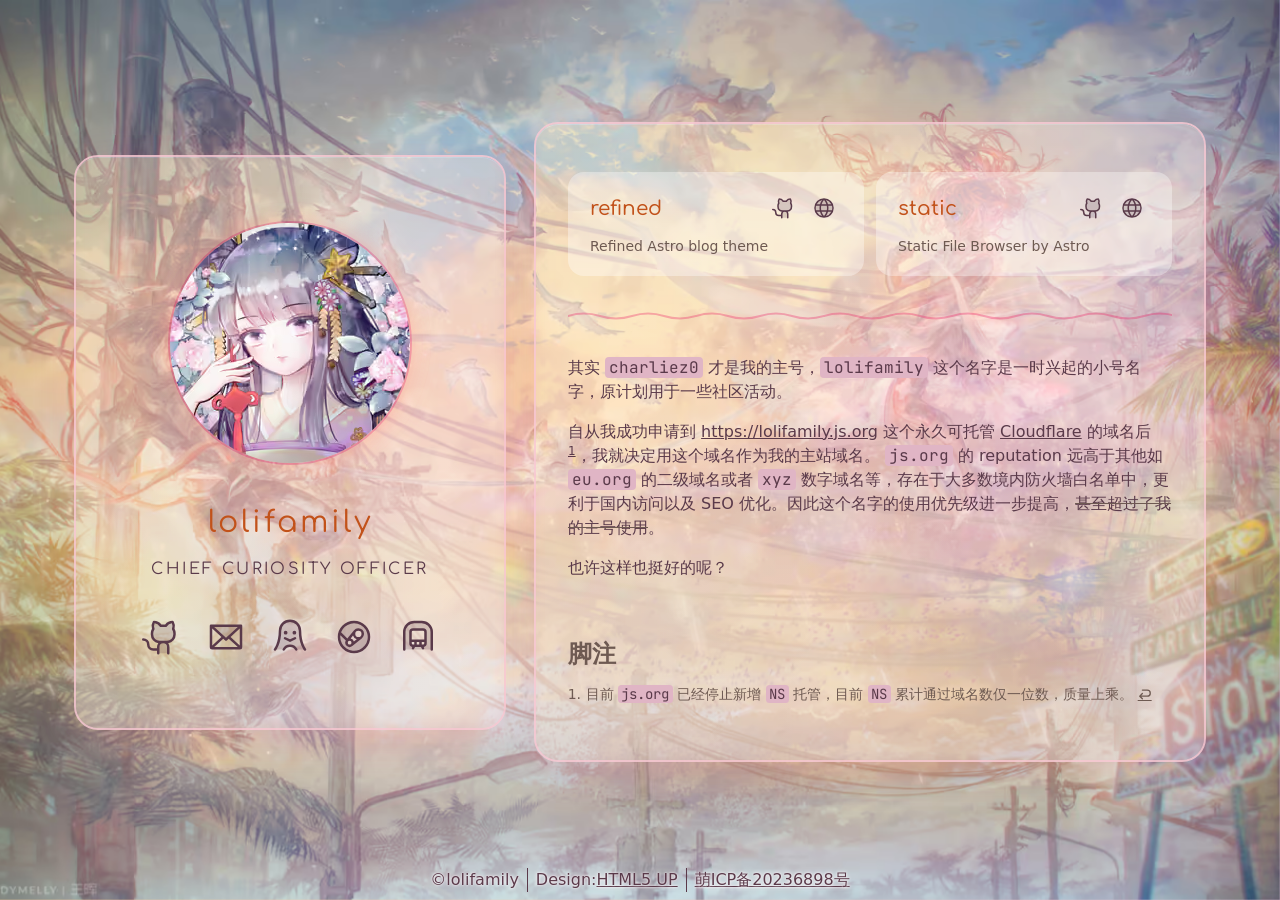
==== commit 991eff4d: "Deploy 2026-06-27T15:22:42Z" ====
--- a/index.html
+++ b/index.html
@@ -1 +1 @@
-<!DOCTYPE html><html class="scroll-smooth font-sans text-root antialiased" lang=zh-CN><head><meta charset=UTF-8><title>lolifamily&#39;s page</title><meta content=lolifamily name=author><meta content=lolifamily的个人主页，也许能找到你喜欢的东西吧 name=description><meta content="width=device-width,initial-scale=1" name=viewport><link href=/_astro/jetbrains-mono-latin-wght-normal.B9CIFXIH.woff2 rel=preload as=font crossorigin type=font/woff2><link href=/_astro/comfortaa-latin-wght-normal.CLB3k12Y.woff2 rel=preload as=font crossorigin type=font/woff2><link href=/_astro/runtime.lt7DmiWF.js rel=modulepreload><meta content=#fff5f8 name=theme-color media="(prefers-color-scheme: light)"><meta content=#2a1018 name=theme-color media="(prefers-color-scheme: dark)"><meta content="light dark" name=color-scheme><link href=/_astro/favicon-32x32.BjgihrGF.png rel=icon sizes=32x32><link href=/_astro/favicon-192x192.Bv4p7RsF.png rel=icon sizes=192x192><link href=/_astro/favicon-180x180.AwXaWHlL.png rel=apple-touch-icon sizes=180x180><meta content=7_jEvDR3ggk6tLdJKrr-rNzJchC81DGeO2ZzSXPixcg name=google-site-verification><meta content=svGvv3mqZ3LG3oc6wLWauuJ_br6i1hkIUP_Zl3G3xGU name=google-site-verification><meta content=F887_8q9nOn1uZ9dJj3ws-Alw27KnunixJO_3m__Z-Q name=google-site-verification><meta content=29mDgzP9v9aE6S-Rug2DeShzpcR-Jv21wR2fgzRu2MU name=google-site-verification><meta content=o9tV4facW2oZw6oLUBQtEtiDDiUmA6r84Dn8hO9yxjs name=google-site-verification><meta content=Pee7tcDayUCumv1uBEndhQpK89bf6VLIddKptqd3DpA name=google-site-verification><meta content=true name=astro-view-transitions-enabled><meta content=animate name=astro-view-transitions-fallback><script src=/_astro/ClientRouter.astro_astro_type_script_index_0_lang.DbpHhXtV.js type=module></script><meta content=https://lolifamily.js.org/ name=canonical><link href=/sitemap-index.xml rel=sitemap><link href=https://lolifamily.js.org/ rel=canonical><meta content=article property=og:type><meta content=https://lolifamily.js.org/ property=og:url><meta content="lolifamily's page" property=og:title><meta content=lolifamily的个人主页，也许能找到你喜欢的东西吧 property=og:description><meta content=https://lolifamily.js.org/_astro/og-cover.Ca95uhge.jpg property=og:image><link href=/_astro/WaveDivider.DIV2rLEH.css rel=stylesheet></head><body class="min-h-screen bg-canvas bg-[linear-gradient(60deg,var(--color-gradient-start)_5%,var(--color-gradient-end))] bg-fixed text-primary"><div class="pointer-events-none fixed inset-0 forced-colors:hidden"><picture><source srcset="/_astro/background.Ba_pMe0u_CjWq9.avif 640w, /_astro/background.Ba_pMe0u_2bW0FO.avif 750w, /_astro/background.Ba_pMe0u_p4Jla.avif 828w, /_astro/background.Ba_pMe0u_ZUIKB4.avif 1080w, /_astro/background.Ba_pMe0u_ZW1UJQ.avif 1280w, /_astro/background.Ba_pMe0u_2oFHqv.avif 1668w, /_astro/background.Ba_pMe0u_Z1aW2xa.avif 2048w, /_astro/background.Ba_pMe0u_269Bkm.avif 2560w" type=image/avif><img alt="background image" data-astro-image=full-width data-astro-image-fit=cover data-astro-image-pos=center decoding=sync fetchpriority=high height=3333 loading=eager sizes=100vw src=/_astro/background.Ba_pMe0u_2hS4LY.webp srcset="/_astro/background.Ba_pMe0u_1PQBOl.webp 640w, /_astro/background.Ba_pMe0u_Z1EHsIU.webp 750w, /_astro/background.Ba_pMe0u_1CBoJm.webp 828w, /_astro/background.Ba_pMe0u_1lsJWu.webp 1080w, /_astro/background.Ba_pMe0u_1kazNH.webp 1280w, /_astro/background.Ba_pMe0u_1WfIwH.webp 1668w, /_astro/background.Ba_pMe0u_Z1Cn1qX.webp 2048w, /_astro/background.Ba_pMe0u_1DICqy.webp 2560w" width=5000 class="h-full! object-cover"></picture><div class="absolute inset-0 hidden bg-[#1a0814]/55 mix-blend-multiply dark:block"></div></div><div class="relative flex min-h-screen flex-col items-center px-6 pt-6 md:px-8" data-content><div class="flex w-full flex-1 items-center justify-center"><main class="flex w-full flex-wrap items-center justify-center gap-7"><section class="relative isolate min-w-0 origin-center break-inside-avoid rounded-3xl border-2 border-border-soft px-8 shadow-card before:absolute before:inset-0 before:-z-10 before:rounded-[calc(1.5rem-2px)] before:bg-card before:opacity-40 before:inset-shadow-card before:content-[''] dark:before:opacity-25 reduce-transparency:before:opacity-100 reduce-transparency:dark:before:opacity-100 update-fast:motion-safe:animate-[identity-card-enter_0.75s_ease-out_forwards] w-full max-w-108 py-16 text-center md:min-w-108"><div class="mx-auto mb-10 w-fit overflow-hidden rounded-full border-2 border-border shadow-avatar"><picture><source srcset="/_astro/avatar.BgUaoG8q_ZiXXIa.avif 240w, /_astro/avatar.BgUaoG8q_Z1XDIOx.avif 300w, /_astro/avatar.BgUaoG8q_ZDPvMR.avif 360w, /_astro/avatar.BgUaoG8q_Z2jvgTf.avif 420w, /_astro/avatar.BgUaoG8q_ZYH3Rz.avif 480w, /_astro/avatar.BgUaoG8q_K9yIB.avif 600w, /_astro/avatar.BgUaoG8q_4qtzc.avif 840w, /_astro/avatar.BgUaoG8q_2qbduG.avif 1200w" type=image/avif sizes="calc(clamp(1rem, 0.85rem + 0.15vw, 1.25rem) * 15)"><img alt="lolifamily's avatar" data-astro-image=constrained data-astro-image-fit=cover data-astro-image-pos=center decoding=sync fetchpriority=high height=240 loading=eager sizes="calc(clamp(1rem, 0.85rem + 0.15vw, 1.25rem) * 15)" src=/_astro/avatar.BgUaoG8q_Z1UTxBG.webp srcset="/_astro/avatar.BgUaoG8q_Z1UTxBG.webp 240w, /_astro/avatar.BgUaoG8q_1tBP5R.webp 300w, /_astro/avatar.BgUaoG8q_Z2gL5Go.webp 360w, /_astro/avatar.BgUaoG8q_18Ki1a.webp 420w, /_astro/avatar.BgUaoG8q_2syv2P.webp 480w, /_astro/avatar.BgUaoG8q_ZQL09U.webp 600w, /_astro/avatar.BgUaoG8q_Z1xu5jk.webp 840w, /_astro/avatar.BgUaoG8q_Z8fYv.webp 1200w" width=240 data-zoom-src=/_astro/avatar.BgUaoG8q.jpg style=width:15rem;height:15rem></picture></div><h1 class="mb-3 font-identity text-3xl font-normal tracking-widest text-card-heading">lolifamily</h1><p class="mb-8 font-identity text-base/loose tracking-[0.15em] text-primary uppercase">Chief Curiosity Officer</p><nav><ul class="flex justify-center gap-6"><li><a href=https://github.com/lolifamily class="inline-block text-primary transition-[scale,color,text-shadow] duration-200 hover:text-hover hover:[text-shadow:0_0_8px_color-mix(in_srgb,var(--color-hover)_50%,transparent)] forced-colors:transition-transform forced-colors:hover:text-[Highlight] motion-safe:update-fast:hover:scale-110" aria-label=GitHub title=GitHub><svg width="2.5rem" height="2.5rem" fill="currentColor" aria-hidden="true" viewBox="0 0 256 256"><path d="M208 104v8a48 48 0 0 1-48 48h-24a32 32 0 0 1 32 32v40h-64v-40a32 32 0 0 1 32-32h-24a48 48 0 0 1-48-48v-8a49.3 49.3 0 0 1 8.51-27.3A51.92 51.92 0 0 1 76 32a52 52 0 0 1 43.83 24h32.34A52 52 0 0 1 196 32a51.92 51.92 0 0 1 3.49 44.7A49.3 49.3 0 0 1 208 104" opacity=".2"/><path d="M208.3 75.68A59.74 59.74 0 0 0 202.93 28a8 8 0 0 0-6.93-4 59.75 59.75 0 0 0-48 24h-24a59.75 59.75 0 0 0-48-24 8 8 0 0 0-6.93 4 59.78 59.78 0 0 0-5.38 47.68A58.14 58.14 0 0 0 56 104v8a56.06 56.06 0 0 0 48.44 55.47A39.8 39.8 0 0 0 96 192v8H72a24 24 0 0 1-24-24 40 40 0 0 0-40-40 8 8 0 0 0 0 16 24 24 0 0 1 24 24 40 40 0 0 0 40 40h24v16a8 8 0 0 0 16 0v-40a24 24 0 0 1 48 0v40a8 8 0 0 0 16 0v-40a39.8 39.8 0 0 0-8.44-24.53A56.06 56.06 0 0 0 216 112v-8a58 58 0 0 0-7.7-28.32M200 112a40 40 0 0 1-40 40h-48a40 40 0 0 1-40-40v-8a41.74 41.74 0 0 1 6.9-22.48 8 8 0 0 0 1.1-7.69 43.8 43.8 0 0 1 .79-33.58 43.88 43.88 0 0 1 32.32 20.06 8 8 0 0 0 6.71 3.69h32.35a8 8 0 0 0 6.74-3.69 43.87 43.87 0 0 1 32.32-20.06 43.8 43.8 0 0 1 .77 33.58 8.09 8.09 0 0 0 1 7.65 41.76 41.76 0 0 1 7 22.52Z"/></svg></a></li><li><a href=mailto:lolifamilies@gmail.com class="inline-block text-primary transition-[scale,color,text-shadow] duration-200 hover:text-hover hover:[text-shadow:0_0_8px_color-mix(in_srgb,var(--color-hover)_50%,transparent)] forced-colors:transition-transform forced-colors:hover:text-[Highlight] motion-safe:update-fast:hover:scale-110" aria-label=Email title=Email><svg width="2.5rem" height="2.5rem" fill="currentColor" aria-hidden="true" viewBox="0 0 256 256"><path d="m224 56-96 88-96-88Z" opacity=".2"/><path d="M224 48H32a8 8 0 0 0-8 8v136a16 16 0 0 0 16 16h176a16 16 0 0 0 16-16V56a8 8 0 0 0-8-8m-96 85.15L52.57 64h150.86ZM98.71 128 40 181.81V74.19Zm11.84 10.85 12 11.05a8 8 0 0 0 10.82 0l12-11.05 58 53.15H52.57ZM157.29 128 216 74.18v107.64Z"/></svg></a></li><li><a href=https://linux.do/u/charliez0/summary class="inline-block text-primary transition-[scale,color,text-shadow] duration-200 hover:text-hover hover:[text-shadow:0_0_8px_color-mix(in_srgb,var(--color-hover)_50%,transparent)] forced-colors:transition-transform forced-colors:hover:text-[Highlight] motion-safe:update-fast:hover:scale-110" aria-label=LinuxDo title=LinuxDo><svg width="2.5rem" height="2.5rem" fill="currentColor" aria-hidden="true" viewBox="0 0 256 256"><path d="M224 208h-56c-8-14.35-22.91-24-40-24s-32 9.65-40 24H32s32-40 32-120a64 64 0 0 1 128 0c0 80 32 120 32 120" opacity=".2"/><path d="M229 214.25a8 8 0 0 1-11.24-1.25C216.39 211.27 184 169.86 184 88a56 56 0 0 0-112 0c0 81.86-32.37 123.27-33.75 125a8 8 0 0 1-12.51-10c.15-.2 7.69-9.9 15.13-28.74C47.77 156.8 56 127.64 56 88a72 72 0 0 1 144 0c0 39.64 8.23 68.8 15.13 86.28 7.48 18.94 15.06 28.64 15.14 28.74a8 8 0 0 1-1.27 11.23M100 88a12 12 0 1 0 12 12 12 12 0 0 0-12-12m68 12a12 12 0 1 0-12 12 12 12 0 0 0 12-12m-68.42 28.84a8 8 0 0 0-7.15 14.31l32 16a7.94 7.94 0 0 0 7.15 0l32-16a8 8 0 0 0-7.16-14.31L128 143.05ZM128 176a54.07 54.07 0 0 0-47 28.11 8 8 0 1 0 14 7.78 37.35 37.35 0 0 1 66 0 8 8 0 0 0 14-7.78A54.07 54.07 0 0 0 128 176"/></svg></a></li><li><a href=https://steamcommunity.com/id/charliez0sp class="inline-block text-primary transition-[scale,color,text-shadow] duration-200 hover:text-hover hover:[text-shadow:0_0_8px_color-mix(in_srgb,var(--color-hover)_50%,transparent)] forced-colors:transition-transform forced-colors:hover:text-[Highlight] motion-safe:update-fast:hover:scale-110" aria-label=Steam title=Steam><svg width="2.5rem" height="2.5rem" fill="currentColor" aria-hidden="true" viewBox="0 0 256 256"><path d="M128 32a96 96 0 1 0 96 96 96 96 0 0 0-96-96m45.81 97.61-61.09 49.82a20 20 0 0 1-28.15-28.15l49.82-61.09a28 28 0 1 1 39.42 39.42" opacity=".2"/><path d="M128 24a104 104 0 1 0 104 104A104.11 104.11 0 0 0 128 24m-10.61 161.92 62-50.55a36 36 0 1 0-51.14-50.23l-43 52.73L45.28 98A88 88 0 1 1 40 128a90 90 0 0 1 .8-11.88l34.57 34.57a28 28 0 0 0 42 35.23Zm4.19-67.37a36.18 36.18 0 0 0 23.87 23.87l-18.26 14.89a28.11 28.11 0 0 0-20.5-20.5ZM156 128a20 20 0 1 1 20-20 20 20 0 0 1-20 20m-56 24a12 12 0 1 1-12 12 12 12 0 0 1 12-12"/></svg></a></li><li><a href=https://www.travellings.cn/go.html class="inline-block text-primary transition-[scale,color,text-shadow] duration-200 hover:text-hover hover:[text-shadow:0_0_8px_color-mix(in_srgb,var(--color-hover)_50%,transparent)] forced-colors:transition-transform forced-colors:hover:text-[Highlight] motion-safe:update-fast:hover:scale-110" aria-label=Travelling title=Travelling><svg width="2.5rem" height="2.5rem" fill="currentColor" aria-hidden="true" viewBox="0 0 256 256"><path d="M152 32h-48a64 64 0 0 0-64 64v112h176V96a64 64 0 0 0-64-64m24 136a16 16 0 0 1-16 16H96a16 16 0 0 1-16-16V96a16 16 0 0 1 16-16h64a16 16 0 0 1 16 16Z" opacity=".2"/><path d="M224 96v112a8 8 0 0 1-16 0V96a56.06 56.06 0 0 0-56-56h-48a56.06 56.06 0 0 0-56 56v112a8 8 0 0 1-16 0V96a72.08 72.08 0 0 1 72-72h48a72.08 72.08 0 0 1 72 72m-40 0v72a24 24 0 0 1-19.29 23.53l2.45 4.89a8 8 0 0 1-14.32 7.16L147.06 192h-38.12l-5.78 11.58a8 8 0 0 1-14.32-7.16l2.45-4.89A24 24 0 0 1 72 168V96a24 24 0 0 1 24-24h64a24 24 0 0 1 24 24m-96 0v48h80V96a8 8 0 0 0-8-8H96a8 8 0 0 0-8 8m32 64v16h16v-16Zm-24 16h8v-16H88v8a8 8 0 0 0 8 8m72-8v-8h-16v16h8a8 8 0 0 0 8-8"/></svg></a></li></ul></nav></section><section class="relative isolate min-w-0 origin-center break-inside-avoid rounded-3xl border-2 border-border-soft px-8 shadow-card before:absolute before:inset-0 before:-z-10 before:rounded-[calc(1.5rem-2px)] before:bg-card before:opacity-40 before:inset-shadow-card before:content-[''] dark:before:opacity-25 reduce-transparency:before:opacity-100 reduce-transparency:dark:before:opacity-100 update-fast:motion-safe:animate-[identity-card-enter_0.75s_ease-out_forwards] flex w-full max-w-2xl flex-col gap-8 self-stretch py-12 md:min-w-108"><section aria-label=Projects><ul class="grid grid-cols-1 gap-3 sm:grid-cols-2"><li class="group flex flex-col gap-2 rounded-2xl border-2 border-transparent bg-white/35 px-5 py-4 transition-colors duration-300 hover:bg-white/65 dark:bg-white/6 dark:hover:bg-white/12 forced-colors:hover:border-[Highlight]"><div class="flex items-center justify-between gap-2"><h2 class="min-w-0 truncate font-identity text-xl font-medium text-card-heading transition-colors group-hover:text-hover">refined</h2><ul class="flex shrink-0 gap-1"><li><a href=https://github.com/loliblogs/Refined class="inline-flex size-9 items-center justify-center rounded-full text-primary transition-[scale,background-color,color] duration-200 hover:bg-hover/15 hover:text-hover forced-colors:transition-transform forced-colors:hover:text-[Highlight] motion-safe:update-fast:hover:scale-110" aria-label="refined GitHub" title=GitHub><svg width="1.5rem" height="1.5rem" fill="currentColor" aria-hidden="true" viewBox="0 0 256 256"><path d="M208 104v8a48 48 0 0 1-48 48h-24a32 32 0 0 1 32 32v40h-64v-40a32 32 0 0 1 32-32h-24a48 48 0 0 1-48-48v-8a49.3 49.3 0 0 1 8.51-27.3A51.92 51.92 0 0 1 76 32a52 52 0 0 1 43.83 24h32.34A52 52 0 0 1 196 32a51.92 51.92 0 0 1 3.49 44.7A49.3 49.3 0 0 1 208 104" opacity=".2"/><path d="M208.3 75.68A59.74 59.74 0 0 0 202.93 28a8 8 0 0 0-6.93-4 59.75 59.75 0 0 0-48 24h-24a59.75 59.75 0 0 0-48-24 8 8 0 0 0-6.93 4 59.78 59.78 0 0 0-5.38 47.68A58.14 58.14 0 0 0 56 104v8a56.06 56.06 0 0 0 48.44 55.47A39.8 39.8 0 0 0 96 192v8H72a24 24 0 0 1-24-24 40 40 0 0 0-40-40 8 8 0 0 0 0 16 24 24 0 0 1 24 24 40 40 0 0 0 40 40h24v16a8 8 0 0 0 16 0v-40a24 24 0 0 1 48 0v40a8 8 0 0 0 16 0v-40a39.8 39.8 0 0 0-8.44-24.53A56.06 56.06 0 0 0 216 112v-8a58 58 0 0 0-7.7-28.32M200 112a40 40 0 0 1-40 40h-48a40 40 0 0 1-40-40v-8a41.74 41.74 0 0 1 6.9-22.48 8 8 0 0 0 1.1-7.69 43.8 43.8 0 0 1 .79-33.58 43.88 43.88 0 0 1 32.32 20.06 8 8 0 0 0 6.71 3.69h32.35a8 8 0 0 0 6.74-3.69 43.87 43.87 0 0 1 32.32-20.06 43.8 43.8 0 0 1 .77 33.58 8.09 8.09 0 0 0 1 7.65 41.76 41.76 0 0 1 7 22.52Z"/></svg></a></li><li><a href=https://blog.lolifamily.js.org class="inline-flex size-9 items-center justify-center rounded-full text-primary transition-[scale,background-color,color] duration-200 hover:bg-hover/15 hover:text-hover forced-colors:transition-transform forced-colors:hover:text-[Highlight] motion-safe:update-fast:hover:scale-110" aria-label="refined Live" title=Live><svg width="1.5rem" height="1.5rem" fill="currentColor" aria-hidden="true" viewBox="0 0 256 256"><path d="M224 128a96 96 0 1 1-96-96 96 96 0 0 1 96 96" opacity=".2"/><path d="M128 24a104 104 0 1 0 104 104A104.12 104.12 0 0 0 128 24m88 104a87.6 87.6 0 0 1-3.33 24h-38.51a157.4 157.4 0 0 0 0-48h38.51a87.6 87.6 0 0 1 3.33 24m-114 40h52a115.1 115.1 0 0 1-26 45 115.3 115.3 0 0 1-26-45m-3.9-16a140.8 140.8 0 0 1 0-48h59.88a140.8 140.8 0 0 1 0 48ZM40 128a87.6 87.6 0 0 1 3.33-24h38.51a157.4 157.4 0 0 0 0 48H43.33A87.6 87.6 0 0 1 40 128m114-40h-52a115.1 115.1 0 0 1 26-45 115.3 115.3 0 0 1 26 45m52.33 0h-35.62a135.3 135.3 0 0 0-22.3-45.6A88.29 88.29 0 0 1 206.37 88Zm-98.74-45.6A135.3 135.3 0 0 0 85.29 88H49.63a88.29 88.29 0 0 1 57.96-45.6M49.63 168h35.66a135.3 135.3 0 0 0 22.3 45.6A88.29 88.29 0 0 1 49.63 168m98.78 45.6a135.3 135.3 0 0 0 22.3-45.6h35.66a88.29 88.29 0 0 1-57.96 45.6"/></svg></a></li></ul></div><p class="text-sm/relaxed text-secondary">Refined Astro blog theme</p></li><li class="group flex flex-col gap-2 rounded-2xl border-2 border-transparent bg-white/35 px-5 py-4 transition-colors duration-300 hover:bg-white/65 dark:bg-white/6 dark:hover:bg-white/12 forced-colors:hover:border-[Highlight]"><div class="flex items-center justify-between gap-2"><h2 class="min-w-0 truncate font-identity text-xl font-medium text-card-heading transition-colors group-hover:text-hover">static</h2><ul class="flex shrink-0 gap-1"><li><a href=https://github.com/lolifamily/static class="inline-flex size-9 items-center justify-center rounded-full text-primary transition-[scale,background-color,color] duration-200 hover:bg-hover/15 hover:text-hover forced-colors:transition-transform forced-colors:hover:text-[Highlight] motion-safe:update-fast:hover:scale-110" aria-label="static GitHub" title=GitHub><svg width="1.5rem" height="1.5rem" fill="currentColor" aria-hidden="true" viewBox="0 0 256 256"><path d="M208 104v8a48 48 0 0 1-48 48h-24a32 32 0 0 1 32 32v40h-64v-40a32 32 0 0 1 32-32h-24a48 48 0 0 1-48-48v-8a49.3 49.3 0 0 1 8.51-27.3A51.92 51.92 0 0 1 76 32a52 52 0 0 1 43.83 24h32.34A52 52 0 0 1 196 32a51.92 51.92 0 0 1 3.49 44.7A49.3 49.3 0 0 1 208 104" opacity=".2"/><path d="M208.3 75.68A59.74 59.74 0 0 0 202.93 28a8 8 0 0 0-6.93-4 59.75 59.75 0 0 0-48 24h-24a59.75 59.75 0 0 0-48-24 8 8 0 0 0-6.93 4 59.78 59.78 0 0 0-5.38 47.68A58.14 58.14 0 0 0 56 104v8a56.06 56.06 0 0 0 48.44 55.47A39.8 39.8 0 0 0 96 192v8H72a24 24 0 0 1-24-24 40 40 0 0 0-40-40 8 8 0 0 0 0 16 24 24 0 0 1 24 24 40 40 0 0 0 40 40h24v16a8 8 0 0 0 16 0v-40a24 24 0 0 1 48 0v40a8 8 0 0 0 16 0v-40a39.8 39.8 0 0 0-8.44-24.53A56.06 56.06 0 0 0 216 112v-8a58 58 0 0 0-7.7-28.32M200 112a40 40 0 0 1-40 40h-48a40 40 0 0 1-40-40v-8a41.74 41.74 0 0 1 6.9-22.48 8 8 0 0 0 1.1-7.69 43.8 43.8 0 0 1 .79-33.58 43.88 43.88 0 0 1 32.32 20.06 8 8 0 0 0 6.71 3.69h32.35a8 8 0 0 0 6.74-3.69 43.87 43.87 0 0 1 32.32-20.06 43.8 43.8 0 0 1 .77 33.58 8.09 8.09 0 0 0 1 7.65 41.76 41.76 0 0 1 7 22.52Z"/></svg></a></li><li><a href=https://static.lolifamily.js.org class="inline-flex size-9 items-center justify-center rounded-full text-primary transition-[scale,background-color,color] duration-200 hover:bg-hover/15 hover:text-hover forced-colors:transition-transform forced-colors:hover:text-[Highlight] motion-safe:update-fast:hover:scale-110" aria-label="static Live" title=Live><svg width="1.5rem" height="1.5rem" fill="currentColor" aria-hidden="true" viewBox="0 0 256 256"><path d="M224 128a96 96 0 1 1-96-96 96 96 0 0 1 96 96" opacity=".2"/><path d="M128 24a104 104 0 1 0 104 104A104.12 104.12 0 0 0 128 24m88 104a87.6 87.6 0 0 1-3.33 24h-38.51a157.4 157.4 0 0 0 0-48h38.51a87.6 87.6 0 0 1 3.33 24m-114 40h52a115.1 115.1 0 0 1-26 45 115.3 115.3 0 0 1-26-45m-3.9-16a140.8 140.8 0 0 1 0-48h59.88a140.8 140.8 0 0 1 0 48ZM40 128a87.6 87.6 0 0 1 3.33-24h38.51a157.4 157.4 0 0 0 0 48H43.33A87.6 87.6 0 0 1 40 128m114-40h-52a115.1 115.1 0 0 1 26-45 115.3 115.3 0 0 1 26 45m52.33 0h-35.62a135.3 135.3 0 0 0-22.3-45.6A88.29 88.29 0 0 1 206.37 88Zm-98.74-45.6A135.3 135.3 0 0 0 85.29 88H49.63a88.29 88.29 0 0 1 57.96-45.6M49.63 168h35.66a135.3 135.3 0 0 0 22.3 45.6A88.29 88.29 0 0 1 49.63 168m98.78 45.6a135.3 135.3 0 0 0 22.3-45.6h35.66a88.29 88.29 0 0 1-57.96 45.6"/></svg></a></li></ul></div><p class="text-sm/relaxed text-secondary">Static File Browser by Astro</p></li></ul></section><svg aria-hidden="true" class="block h-4 w-full text-border forced-colors:invisible"><defs><pattern id="a" width="128" height="16" x="0" y="0" patternUnits="userSpaceOnUse"><path fill="none" stroke="currentColor" stroke-linecap="round" stroke-linejoin="round" stroke-width="2" d="M0 8q16-5 32 0t32 0 32 0 32 0"/></pattern></defs><rect width="100%" height="16" fill="url(#a)"/></svg><article data-markdown><p>其实 <code>charliez0</code> 才是我的主号，<code>lolifamily</code> 这个名字是一时兴起的小号名字，原计划用于一些社区活动。</p><p>自从我成功申请到 <a href=https://lolifamily.js.org>https://lolifamily.js.org</a> 这个永久可托管 <a href=https://www.cloudflare.com/>Cloudflare</a> 的域名后<sup><a href=#user-content-fn-1 aria-describedby=footnote-label data-footnote-ref="" id=user-content-fnref-1>1</a></sup>，我就决定用这个域名作为我的主站域名。 <code>js.org</code> 的 reputation 远高于其他如 <code>eu.org</code> 的二级域名或者 <code>xyz</code> 数字域名等，存在于大多数境内防火墙白名单中，更利于国内访问以及 SEO 优化。因此这个名字的使用优先级进一步提高，<del>甚至超过了我的主号使用</del>。</p><p>也许这样也挺好的呢？</p><section class=footnotes data-footnotes=""><h2 class=sr-only id=footnote-label>脚注</h2><ol><li id=user-content-fn-1><p>目前 <code>js.org</code> 已经停止新增 <code>NS</code> 托管，目前 <code>NS</code> 累计通过域名数仅一位数，质量上乘。 <a href=#user-content-fnref-1 class=data-footnote-backref aria-label="返回引用 1" data-footnote-backref=""> </a></p></li></ol></section></article></section></main></div><footer class="w-full py-2 text-center text-base text-primary [text-shadow:0_0_4px_var(--color-canvas),0_0_2px_var(--color-canvas)]"><ul class="flex flex-wrap justify-center [&amp;&gt;li]:px-2 [&amp;&gt;li:not(:first-child)]:border-l [&amp;&gt;li:not(:first-child)]:border-primary"><li>&copy; lolifamily</li><li>Design: <a href=https://html5up.net class="transition-colors hover:text-hover forced-colors:hover:text-[Highlight]"><span class=underline>HTML5 UP</span></a></li><li><a href="https://icp.gov.moe/?keyword=20236898" class="transition-colors hover:text-hover forced-colors:hover:text-[Highlight]" target=_blank><span class=underline>萌ICP备20236898号</span></a></li></ul></footer></div><style>astro-island,astro-slot,astro-static-slot{display:contents}</style><script>(self.Astro||(self.Astro={})).idle=(e,t)=>{let i=async()=>{await(await e())()},l="object"==typeof t.value?t.value:void 0,o={timeout:null==l?void 0:l.timeout};"requestIdleCallback"in window?window.requestIdleCallback(i,o):setTimeout(i,o.timeout||200)},window.dispatchEvent(new Event("astro:idle"))</script><script>(()=>{var t=Object.defineProperty,e=(e,r,n)=>((e,r,n)=>r in e?t(e,r,{enumerable:!0,configurable:!0,writable:!0,value:n}):e[r]=n)(e,"symbol"!=typeof r?r+"":r,n),r=new Set(["__proto__","constructor","prototype"]);{let t={0:t=>i(t),1:t=>o(t),2:t=>new RegExp(t),3:t=>new Date(t),4:t=>new Map(o(t)),5:t=>new Set(o(t)),6:t=>BigInt(t),7:t=>new URL(t),8:t=>new Uint8Array(t),9:t=>new Uint16Array(t),10:t=>new Uint32Array(t),11:t=>Number.POSITIVE_INFINITY*t},n=e=>{let[r,n]=e;return r in t?t[r](n):void 0},o=t=>t.map(n),i=t=>"object"!=typeof t||null===t?t:Object.fromEntries(Object.entries(t).map(([t,e])=>[t,n(e)]));class s extends HTMLElement{constructor(){super(...arguments),e(this,"Component"),e(this,"hydrator"),e(this,"hydrate",async()=>{var t;if(!this.hydrator||!this.isConnected)return;let e=null==(t=this.parentElement)?void 0:t.closest("astro-island[ssr]");if(e)return void e.addEventListener("astro:hydrate",this.hydrate,{once:!0});let r,n=this.querySelectorAll("astro-slot"),o={},s=this.querySelectorAll("template[data-astro-template]");for(let t of s){let e=t.closest(this.tagName);null!=e&&e.isSameNode(this)&&(o[t.getAttribute("data-astro-template")||"default"]=t.innerHTML,t.remove())}for(let t of n){let e=t.closest(this.tagName);null!=e&&e.isSameNode(this)&&(o[t.getAttribute("name")||"default"]=t.innerHTML)}try{r=this.hasAttribute("props")?i(JSON.parse(this.getAttribute("props"))):{}}catch(t){let e=this.getAttribute("component-url")||"<unknown>",r=this.getAttribute("component-export");throw r&&(e+=` (export ${r})`),console.error(`[hydrate] Error parsing props for component ${e}`,this.getAttribute("props"),t),t}await this.hydrator(this)(this.Component,r,o,{client:this.getAttribute("client")}),this.removeAttribute("ssr"),this.dispatchEvent(new CustomEvent("astro:hydrate"))}),e(this,"unmount",()=>{this.isConnected||this.dispatchEvent(new CustomEvent("astro:unmount"))})}disconnectedCallback(){document.removeEventListener("astro:after-swap",this.unmount),document.addEventListener("astro:after-swap",this.unmount,{once:!0})}connectedCallback(){if(this.hasAttribute("await-children")&&"interactive"!==document.readyState&&"complete"!==document.readyState){let t=()=>{document.removeEventListener("DOMContentLoaded",t),e.disconnect(),this.childrenConnectedCallback()},e=new MutationObserver(()=>{var e;(null==(e=this.lastChild)?void 0:e.nodeType)===Node.COMMENT_NODE&&"astro:end"===this.lastChild.nodeValue&&(this.lastChild.remove(),t())});e.observe(this,{childList:!0}),document.addEventListener("DOMContentLoaded",t)}else this.childrenConnectedCallback()}async childrenConnectedCallback(){let t=this.getAttribute("before-hydration-url");t&&await import(t),this.start()}getRetryImportUrl(t){let e=new URL(t,document.baseURI),r=`astro-retry=${Date.now()}`,n=e.hash.replace(/^#/,"");return e.hash=n?`${n}&${r}`:r,e.toString()}async importWithRetry(t){try{return await import(t)}catch(e){return await new Promise(t=>setTimeout(t,1e3)),import(this.getRetryImportUrl(t))}}handleHydrationError(t){let e=this.getAttribute("component-url"),r=new CustomEvent("astro:hydration-error",{cancelable:!0,bubbles:!0,composed:!0,detail:{error:t,componentUrl:e}});this.dispatchEvent(r)&&console.error(`[astro-island] Error hydrating ${e}`,t)}async start(){let t=JSON.parse(this.getAttribute("opts")),e=this.getAttribute("client");if(void 0!==Astro[e])try{await Astro[e](async()=>{let t=this.getAttribute("renderer-url");try{let[e,{default:n}]=await Promise.all([this.importWithRetry(this.getAttribute("component-url")),t?this.importWithRetry(t):Promise.resolve({default:()=>()=>{}})]),o=this.getAttribute("component-export")||"default";if(o.includes(".")){this.Component=e;for(let t of o.split(".")){if(r.has(t)||!this.Component||"object"!=typeof this.Component&&"function"!=typeof this.Component||!Object.hasOwn(this.Component,t))throw new Error(`Invalid component export path: ${o}`);this.Component=this.Component[t]}}else{if(r.has(o))throw new Error(`Invalid component export path: ${o}`);this.Component=e[o]}return this.hydrator=n,this.hydrate}catch(t){return this.handleHydrationError(t),()=>{}}},t,this)}catch(t){this.handleHydrationError(t)}else window.addEventListener(`astro:${e}`,()=>this.start(),{once:!0})}attributeChangedCallback(){this.hydrate()}}e(s,"observedAttributes",["props"]),customElements.get("astro-island")||customElements.define("astro-island",s)}})()</script><script>window._$HY||(e=>{let t=e=>e&&e.hasAttribute&&(e.hasAttribute("data-hk")?e:t(e.host&&e.host.nodeType?e.host:e.parentNode));["click","input"].forEach(o=>document.addEventListener(o,o=>{if(!e.events)return;let s=t(o.composedPath&&o.composedPath()[0]||o.target);s&&!e.completed.has(s)&&e.events.push([s,o])}))})(_$HY={events:[],completed:new WeakSet,r:{},fe(){}})</script><astro-island client=idle component-export=default component-url=/_astro/MediumZoom.Dw-mokuG.js data-solid-render-id=s0 opts={&quot;name&quot;:&quot;MediumZoom&quot;,&quot;value&quot;:true} props={} renderer-url=/_astro/client.Bzr8Fk0K.js ssr uid=HdsD9></astro-island></body></html>+<!DOCTYPE html><html class="scroll-smooth font-sans text-root antialiased" lang=zh-CN><head><meta charset=UTF-8><title>lolifamily&#39;s page</title><meta content=lolifamily name=author><meta content=lolifamily的个人主页，也许能找到你喜欢的东西吧 name=description><meta content="width=device-width,initial-scale=1" name=viewport><link href=/_astro/jetbrains-mono-latin-wght-normal.B9CIFXIH.woff2 rel=preload as=font crossorigin type=font/woff2><link href=/_astro/comfortaa-latin-wght-normal.CLB3k12Y.woff2 rel=preload as=font crossorigin type=font/woff2><link href=/_astro/runtime.hY0dLPso.js rel=modulepreload><meta content=#fff5f8 name=theme-color media="(prefers-color-scheme: light)"><meta content=#2a1018 name=theme-color media="(prefers-color-scheme: dark)"><meta content="light dark" name=color-scheme><link href=/_astro/favicon-32x32.BjgihrGF.png rel=icon sizes=32x32><link href=/_astro/favicon-192x192.Bv4p7RsF.png rel=icon sizes=192x192><link href=/_astro/favicon-180x180.AwXaWHlL.png rel=apple-touch-icon sizes=180x180><meta content=7_jEvDR3ggk6tLdJKrr-rNzJchC81DGeO2ZzSXPixcg name=google-site-verification><meta content=svGvv3mqZ3LG3oc6wLWauuJ_br6i1hkIUP_Zl3G3xGU name=google-site-verification><meta content=F887_8q9nOn1uZ9dJj3ws-Alw27KnunixJO_3m__Z-Q name=google-site-verification><meta content=29mDgzP9v9aE6S-Rug2DeShzpcR-Jv21wR2fgzRu2MU name=google-site-verification><meta content=o9tV4facW2oZw6oLUBQtEtiDDiUmA6r84Dn8hO9yxjs name=google-site-verification><meta content=Pee7tcDayUCumv1uBEndhQpK89bf6VLIddKptqd3DpA name=google-site-verification><meta content=true name=astro-view-transitions-enabled><meta content=animate name=astro-view-transitions-fallback><script src=/_astro/ClientRouter.astro_astro_type_script_index_0_lang.DEXwkuEU.js type=module></script><meta content=https://lolifamily.js.org/ name=canonical><link href=/sitemap-index.xml rel=sitemap><link href=https://lolifamily.js.org/ rel=canonical><meta content=article property=og:type><meta content=https://lolifamily.js.org/ property=og:url><meta content="lolifamily's page" property=og:title><meta content=lolifamily的个人主页，也许能找到你喜欢的东西吧 property=og:description><meta content=https://lolifamily.js.org/_astro/og-cover.Ca95uhge.jpg property=og:image><link href=/_astro/WaveDivider.C9HlPZSC.css rel=stylesheet></head><body class="min-h-screen bg-canvas bg-[linear-gradient(60deg,var(--color-gradient-start)_5%,var(--color-gradient-end))] bg-fixed text-primary"><div class="pointer-events-none fixed inset-0 forced-colors:hidden"><picture><source srcset="/_astro/background.Ba_pMe0u_CjWq9.avif 640w, /_astro/background.Ba_pMe0u_2bW0FO.avif 750w, /_astro/background.Ba_pMe0u_p4Jla.avif 828w, /_astro/background.Ba_pMe0u_ZUIKB4.avif 1080w, /_astro/background.Ba_pMe0u_ZW1UJQ.avif 1280w, /_astro/background.Ba_pMe0u_2oFHqv.avif 1668w, /_astro/background.Ba_pMe0u_Z1aW2xa.avif 2048w, /_astro/background.Ba_pMe0u_269Bkm.avif 2560w" type=image/avif><img alt="background image" data-astro-image=full-width data-astro-image-fit=cover data-astro-image-pos=center decoding=sync fetchpriority=high height=3333 loading=eager sizes=100vw src=/_astro/background.Ba_pMe0u_2hS4LY.webp srcset="/_astro/background.Ba_pMe0u_1PQBOl.webp 640w, /_astro/background.Ba_pMe0u_Z1EHsIU.webp 750w, /_astro/background.Ba_pMe0u_1CBoJm.webp 828w, /_astro/background.Ba_pMe0u_1lsJWu.webp 1080w, /_astro/background.Ba_pMe0u_1kazNH.webp 1280w, /_astro/background.Ba_pMe0u_1WfIwH.webp 1668w, /_astro/background.Ba_pMe0u_Z1Cn1qX.webp 2048w, /_astro/background.Ba_pMe0u_1DICqy.webp 2560w" width=5000 class="h-full! object-cover"></picture><div class="absolute inset-0 hidden bg-[#1a0814]/55 mix-blend-multiply dark:block"></div></div><div class="relative flex min-h-screen flex-col items-center px-6 pt-6 md:px-8" data-content><div class="flex w-full flex-1 items-center justify-center"><main class="flex w-full flex-wrap items-center justify-center gap-7"><section class="relative isolate min-w-0 origin-center break-inside-avoid rounded-3xl border-2 border-border-soft px-8 shadow-card before:absolute before:inset-0 before:-z-10 before:rounded-[calc(1.5rem-2px)] before:bg-card before:opacity-40 before:inset-shadow-card before:content-[''] dark:before:opacity-25 reduce-transparency:before:opacity-100 reduce-transparency:dark:before:opacity-100 update-fast:motion-safe:animate-[identity-card-enter_0.75s_ease-out_forwards] w-full max-w-108 py-16 text-center md:min-w-108"><div class="mx-auto mb-10 w-fit overflow-hidden rounded-full border-2 border-border shadow-avatar"><picture><source srcset="/_astro/avatar.BgUaoG8q_ZiXXIa.avif 240w, /_astro/avatar.BgUaoG8q_Z1XDIOx.avif 300w, /_astro/avatar.BgUaoG8q_ZDPvMR.avif 360w, /_astro/avatar.BgUaoG8q_Z2jvgTf.avif 420w, /_astro/avatar.BgUaoG8q_ZYH3Rz.avif 480w, /_astro/avatar.BgUaoG8q_K9yIB.avif 600w, /_astro/avatar.BgUaoG8q_4qtzc.avif 840w, /_astro/avatar.BgUaoG8q_2qbduG.avif 1200w" type=image/avif sizes="calc(clamp(1rem, 0.85rem + 0.15vw, 1.25rem) * 15)"><img alt="lolifamily's avatar" data-astro-image=constrained data-astro-image-fit=cover data-astro-image-pos=center decoding=sync fetchpriority=high height=240 loading=eager sizes="calc(clamp(1rem, 0.85rem + 0.15vw, 1.25rem) * 15)" src=/_astro/avatar.BgUaoG8q_Z1UTxBG.webp srcset="/_astro/avatar.BgUaoG8q_Z1UTxBG.webp 240w, /_astro/avatar.BgUaoG8q_1tBP5R.webp 300w, /_astro/avatar.BgUaoG8q_Z2gL5Go.webp 360w, /_astro/avatar.BgUaoG8q_18Ki1a.webp 420w, /_astro/avatar.BgUaoG8q_2syv2P.webp 480w, /_astro/avatar.BgUaoG8q_ZQL09U.webp 600w, /_astro/avatar.BgUaoG8q_Z1xu5jk.webp 840w, /_astro/avatar.BgUaoG8q_Z8fYv.webp 1200w" width=240 data-zoom-src=/_astro/avatar.BgUaoG8q.jpg style=width:15rem;height:15rem></picture></div><h1 class="mb-3 font-identity text-3xl font-normal tracking-widest text-card-heading">lolifamily</h1><p class="mb-8 font-identity text-base/loose tracking-[0.15em] text-primary uppercase">Chief Curiosity Officer</p><nav><ul class="flex justify-center gap-6"><li><a href=https://github.com/lolifamily class="inline-block text-primary transition-[scale,color,text-shadow] duration-200 hover:text-hover hover:[text-shadow:0_0_8px_color-mix(in_srgb,var(--color-hover)_50%,transparent)] forced-colors:transition-transform forced-colors:hover:text-[Highlight] motion-safe:update-fast:hover:scale-110" aria-label=GitHub title=GitHub><svg width="2.5rem" height="2.5rem" fill="currentColor" aria-hidden="true" viewBox="0 0 256 256"><path d="M208 104v8a48 48 0 0 1-48 48h-24a32 32 0 0 1 32 32v40h-64v-40a32 32 0 0 1 32-32h-24a48 48 0 0 1-48-48v-8a49.3 49.3 0 0 1 8.51-27.3A51.92 51.92 0 0 1 76 32a52 52 0 0 1 43.83 24h32.34A52 52 0 0 1 196 32a51.92 51.92 0 0 1 3.49 44.7A49.3 49.3 0 0 1 208 104" opacity=".2"/><path d="M208.3 75.68A59.74 59.74 0 0 0 202.93 28a8 8 0 0 0-6.93-4 59.75 59.75 0 0 0-48 24h-24a59.75 59.75 0 0 0-48-24 8 8 0 0 0-6.93 4 59.78 59.78 0 0 0-5.38 47.68A58.14 58.14 0 0 0 56 104v8a56.06 56.06 0 0 0 48.44 55.47A39.8 39.8 0 0 0 96 192v8H72a24 24 0 0 1-24-24 40 40 0 0 0-40-40 8 8 0 0 0 0 16 24 24 0 0 1 24 24 40 40 0 0 0 40 40h24v16a8 8 0 0 0 16 0v-40a24 24 0 0 1 48 0v40a8 8 0 0 0 16 0v-40a39.8 39.8 0 0 0-8.44-24.53A56.06 56.06 0 0 0 216 112v-8a58 58 0 0 0-7.7-28.32M200 112a40 40 0 0 1-40 40h-48a40 40 0 0 1-40-40v-8a41.74 41.74 0 0 1 6.9-22.48 8 8 0 0 0 1.1-7.69 43.8 43.8 0 0 1 .79-33.58 43.88 43.88 0 0 1 32.32 20.06 8 8 0 0 0 6.71 3.69h32.35a8 8 0 0 0 6.74-3.69 43.87 43.87 0 0 1 32.32-20.06 43.8 43.8 0 0 1 .77 33.58 8.09 8.09 0 0 0 1 7.65 41.76 41.76 0 0 1 7 22.52Z"/></svg></a></li><li><a href=mailto:lolifamilies@gmail.com class="inline-block text-primary transition-[scale,color,text-shadow] duration-200 hover:text-hover hover:[text-shadow:0_0_8px_color-mix(in_srgb,var(--color-hover)_50%,transparent)] forced-colors:transition-transform forced-colors:hover:text-[Highlight] motion-safe:update-fast:hover:scale-110" aria-label=Email title=Email><svg width="2.5rem" height="2.5rem" fill="currentColor" aria-hidden="true" viewBox="0 0 256 256"><path d="m224 56-96 88-96-88Z" opacity=".2"/><path d="M224 48H32a8 8 0 0 0-8 8v136a16 16 0 0 0 16 16h176a16 16 0 0 0 16-16V56a8 8 0 0 0-8-8m-96 85.15L52.57 64h150.86ZM98.71 128 40 181.81V74.19Zm11.84 10.85 12 11.05a8 8 0 0 0 10.82 0l12-11.05 58 53.15H52.57ZM157.29 128 216 74.18v107.64Z"/></svg></a></li><li><a href=https://linux.do/u/charliez0/summary class="inline-block text-primary transition-[scale,color,text-shadow] duration-200 hover:text-hover hover:[text-shadow:0_0_8px_color-mix(in_srgb,var(--color-hover)_50%,transparent)] forced-colors:transition-transform forced-colors:hover:text-[Highlight] motion-safe:update-fast:hover:scale-110" aria-label=LinuxDo title=LinuxDo><svg width="2.5rem" height="2.5rem" fill="currentColor" aria-hidden="true" viewBox="0 0 256 256"><path d="M224 208h-56c-8-14.35-22.91-24-40-24s-32 9.65-40 24H32s32-40 32-120a64 64 0 0 1 128 0c0 80 32 120 32 120" opacity=".2"/><path d="M229 214.25a8 8 0 0 1-11.24-1.25C216.39 211.27 184 169.86 184 88a56 56 0 0 0-112 0c0 81.86-32.37 123.27-33.75 125a8 8 0 0 1-12.51-10c.15-.2 7.69-9.9 15.13-28.74C47.77 156.8 56 127.64 56 88a72 72 0 0 1 144 0c0 39.64 8.23 68.8 15.13 86.28 7.48 18.94 15.06 28.64 15.14 28.74a8 8 0 0 1-1.27 11.23M100 88a12 12 0 1 0 12 12 12 12 0 0 0-12-12m68 12a12 12 0 1 0-12 12 12 12 0 0 0 12-12m-68.42 28.84a8 8 0 0 0-7.15 14.31l32 16a7.94 7.94 0 0 0 7.15 0l32-16a8 8 0 0 0-7.16-14.31L128 143.05ZM128 176a54.07 54.07 0 0 0-47 28.11 8 8 0 1 0 14 7.78 37.35 37.35 0 0 1 66 0 8 8 0 0 0 14-7.78A54.07 54.07 0 0 0 128 176"/></svg></a></li><li><a href=https://steamcommunity.com/id/charliez0sp class="inline-block text-primary transition-[scale,color,text-shadow] duration-200 hover:text-hover hover:[text-shadow:0_0_8px_color-mix(in_srgb,var(--color-hover)_50%,transparent)] forced-colors:transition-transform forced-colors:hover:text-[Highlight] motion-safe:update-fast:hover:scale-110" aria-label=Steam title=Steam><svg width="2.5rem" height="2.5rem" fill="currentColor" aria-hidden="true" viewBox="0 0 256 256"><path d="M128 32a96 96 0 1 0 96 96 96 96 0 0 0-96-96m45.81 97.61-61.09 49.82a20 20 0 0 1-28.15-28.15l49.82-61.09a28 28 0 1 1 39.42 39.42" opacity=".2"/><path d="M128 24a104 104 0 1 0 104 104A104.11 104.11 0 0 0 128 24m-10.61 161.92 62-50.55a36 36 0 1 0-51.14-50.23l-43 52.73L45.28 98A88 88 0 1 1 40 128a90 90 0 0 1 .8-11.88l34.57 34.57a28 28 0 0 0 42 35.23Zm4.19-67.37a36.18 36.18 0 0 0 23.87 23.87l-18.26 14.89a28.11 28.11 0 0 0-20.5-20.5ZM156 128a20 20 0 1 1 20-20 20 20 0 0 1-20 20m-56 24a12 12 0 1 1-12 12 12 12 0 0 1 12-12"/></svg></a></li><li><a href=https://www.travellings.cn/go.html class="inline-block text-primary transition-[scale,color,text-shadow] duration-200 hover:text-hover hover:[text-shadow:0_0_8px_color-mix(in_srgb,var(--color-hover)_50%,transparent)] forced-colors:transition-transform forced-colors:hover:text-[Highlight] motion-safe:update-fast:hover:scale-110" aria-label=Travelling title=Travelling><svg width="2.5rem" height="2.5rem" fill="currentColor" aria-hidden="true" viewBox="0 0 256 256"><path d="M152 32h-48a64 64 0 0 0-64 64v112h176V96a64 64 0 0 0-64-64m24 136a16 16 0 0 1-16 16H96a16 16 0 0 1-16-16V96a16 16 0 0 1 16-16h64a16 16 0 0 1 16 16Z" opacity=".2"/><path d="M224 96v112a8 8 0 0 1-16 0V96a56.06 56.06 0 0 0-56-56h-48a56.06 56.06 0 0 0-56 56v112a8 8 0 0 1-16 0V96a72.08 72.08 0 0 1 72-72h48a72.08 72.08 0 0 1 72 72m-40 0v72a24 24 0 0 1-19.29 23.53l2.45 4.89a8 8 0 0 1-14.32 7.16L147.06 192h-38.12l-5.78 11.58a8 8 0 0 1-14.32-7.16l2.45-4.89A24 24 0 0 1 72 168V96a24 24 0 0 1 24-24h64a24 24 0 0 1 24 24m-96 0v48h80V96a8 8 0 0 0-8-8H96a8 8 0 0 0-8 8m32 64v16h16v-16Zm-24 16h8v-16H88v8a8 8 0 0 0 8 8m72-8v-8h-16v16h8a8 8 0 0 0 8-8"/></svg></a></li></ul></nav></section><section class="relative isolate min-w-0 origin-center break-inside-avoid rounded-3xl border-2 border-border-soft px-8 shadow-card before:absolute before:inset-0 before:-z-10 before:rounded-[calc(1.5rem-2px)] before:bg-card before:opacity-40 before:inset-shadow-card before:content-[''] dark:before:opacity-25 reduce-transparency:before:opacity-100 reduce-transparency:dark:before:opacity-100 update-fast:motion-safe:animate-[identity-card-enter_0.75s_ease-out_forwards] flex w-full max-w-2xl flex-col gap-8 self-stretch py-12 md:min-w-108"><section aria-label=Projects><ul class="grid grid-cols-1 gap-3 sm:grid-cols-2"><li class="group flex flex-col gap-2 rounded-2xl border-2 border-transparent bg-white/35 px-5 py-4 transition-colors duration-300 hover:bg-white/65 dark:bg-white/6 dark:hover:bg-white/12 forced-colors:hover:border-[Highlight]"><div class="flex items-center justify-between gap-2"><h2 class="min-w-0 truncate font-identity text-xl font-medium text-card-heading transition-colors group-hover:text-hover">refined</h2><ul class="flex shrink-0 gap-1"><li><a href=https://github.com/loliblogs/Refined class="inline-flex size-9 items-center justify-center rounded-full text-primary transition-[scale,background-color,color] duration-200 hover:bg-hover/15 hover:text-hover forced-colors:transition-transform forced-colors:hover:text-[Highlight] motion-safe:update-fast:hover:scale-110" aria-label="refined GitHub" title=GitHub><svg width="1.5rem" height="1.5rem" fill="currentColor" aria-hidden="true" viewBox="0 0 256 256"><path d="M208 104v8a48 48 0 0 1-48 48h-24a32 32 0 0 1 32 32v40h-64v-40a32 32 0 0 1 32-32h-24a48 48 0 0 1-48-48v-8a49.3 49.3 0 0 1 8.51-27.3A51.92 51.92 0 0 1 76 32a52 52 0 0 1 43.83 24h32.34A52 52 0 0 1 196 32a51.92 51.92 0 0 1 3.49 44.7A49.3 49.3 0 0 1 208 104" opacity=".2"/><path d="M208.3 75.68A59.74 59.74 0 0 0 202.93 28a8 8 0 0 0-6.93-4 59.75 59.75 0 0 0-48 24h-24a59.75 59.75 0 0 0-48-24 8 8 0 0 0-6.93 4 59.78 59.78 0 0 0-5.38 47.68A58.14 58.14 0 0 0 56 104v8a56.06 56.06 0 0 0 48.44 55.47A39.8 39.8 0 0 0 96 192v8H72a24 24 0 0 1-24-24 40 40 0 0 0-40-40 8 8 0 0 0 0 16 24 24 0 0 1 24 24 40 40 0 0 0 40 40h24v16a8 8 0 0 0 16 0v-40a24 24 0 0 1 48 0v40a8 8 0 0 0 16 0v-40a39.8 39.8 0 0 0-8.44-24.53A56.06 56.06 0 0 0 216 112v-8a58 58 0 0 0-7.7-28.32M200 112a40 40 0 0 1-40 40h-48a40 40 0 0 1-40-40v-8a41.74 41.74 0 0 1 6.9-22.48 8 8 0 0 0 1.1-7.69 43.8 43.8 0 0 1 .79-33.58 43.88 43.88 0 0 1 32.32 20.06 8 8 0 0 0 6.71 3.69h32.35a8 8 0 0 0 6.74-3.69 43.87 43.87 0 0 1 32.32-20.06 43.8 43.8 0 0 1 .77 33.58 8.09 8.09 0 0 0 1 7.65 41.76 41.76 0 0 1 7 22.52Z"/></svg></a></li><li><a href=https://blog.lolifamily.js.org class="inline-flex size-9 items-center justify-center rounded-full text-primary transition-[scale,background-color,color] duration-200 hover:bg-hover/15 hover:text-hover forced-colors:transition-transform forced-colors:hover:text-[Highlight] motion-safe:update-fast:hover:scale-110" aria-label="refined Live" title=Live><svg width="1.5rem" height="1.5rem" fill="currentColor" aria-hidden="true" viewBox="0 0 256 256"><path d="M224 128a96 96 0 1 1-96-96 96 96 0 0 1 96 96" opacity=".2"/><path d="M128 24a104 104 0 1 0 104 104A104.12 104.12 0 0 0 128 24m88 104a87.6 87.6 0 0 1-3.33 24h-38.51a157.4 157.4 0 0 0 0-48h38.51a87.6 87.6 0 0 1 3.33 24m-114 40h52a115.1 115.1 0 0 1-26 45 115.3 115.3 0 0 1-26-45m-3.9-16a140.8 140.8 0 0 1 0-48h59.88a140.8 140.8 0 0 1 0 48ZM40 128a87.6 87.6 0 0 1 3.33-24h38.51a157.4 157.4 0 0 0 0 48H43.33A87.6 87.6 0 0 1 40 128m114-40h-52a115.1 115.1 0 0 1 26-45 115.3 115.3 0 0 1 26 45m52.33 0h-35.62a135.3 135.3 0 0 0-22.3-45.6A88.29 88.29 0 0 1 206.37 88Zm-98.74-45.6A135.3 135.3 0 0 0 85.29 88H49.63a88.29 88.29 0 0 1 57.96-45.6M49.63 168h35.66a135.3 135.3 0 0 0 22.3 45.6A88.29 88.29 0 0 1 49.63 168m98.78 45.6a135.3 135.3 0 0 0 22.3-45.6h35.66a88.29 88.29 0 0 1-57.96 45.6"/></svg></a></li></ul></div><p class="text-sm/relaxed text-secondary">Refined Astro blog theme</p></li><li class="group flex flex-col gap-2 rounded-2xl border-2 border-transparent bg-white/35 px-5 py-4 transition-colors duration-300 hover:bg-white/65 dark:bg-white/6 dark:hover:bg-white/12 forced-colors:hover:border-[Highlight]"><div class="flex items-center justify-between gap-2"><h2 class="min-w-0 truncate font-identity text-xl font-medium text-card-heading transition-colors group-hover:text-hover">static</h2><ul class="flex shrink-0 gap-1"><li><a href=https://github.com/lolifamily/static class="inline-flex size-9 items-center justify-center rounded-full text-primary transition-[scale,background-color,color] duration-200 hover:bg-hover/15 hover:text-hover forced-colors:transition-transform forced-colors:hover:text-[Highlight] motion-safe:update-fast:hover:scale-110" aria-label="static GitHub" title=GitHub><svg width="1.5rem" height="1.5rem" fill="currentColor" aria-hidden="true" viewBox="0 0 256 256"><path d="M208 104v8a48 48 0 0 1-48 48h-24a32 32 0 0 1 32 32v40h-64v-40a32 32 0 0 1 32-32h-24a48 48 0 0 1-48-48v-8a49.3 49.3 0 0 1 8.51-27.3A51.92 51.92 0 0 1 76 32a52 52 0 0 1 43.83 24h32.34A52 52 0 0 1 196 32a51.92 51.92 0 0 1 3.49 44.7A49.3 49.3 0 0 1 208 104" opacity=".2"/><path d="M208.3 75.68A59.74 59.74 0 0 0 202.93 28a8 8 0 0 0-6.93-4 59.75 59.75 0 0 0-48 24h-24a59.75 59.75 0 0 0-48-24 8 8 0 0 0-6.93 4 59.78 59.78 0 0 0-5.38 47.68A58.14 58.14 0 0 0 56 104v8a56.06 56.06 0 0 0 48.44 55.47A39.8 39.8 0 0 0 96 192v8H72a24 24 0 0 1-24-24 40 40 0 0 0-40-40 8 8 0 0 0 0 16 24 24 0 0 1 24 24 40 40 0 0 0 40 40h24v16a8 8 0 0 0 16 0v-40a24 24 0 0 1 48 0v40a8 8 0 0 0 16 0v-40a39.8 39.8 0 0 0-8.44-24.53A56.06 56.06 0 0 0 216 112v-8a58 58 0 0 0-7.7-28.32M200 112a40 40 0 0 1-40 40h-48a40 40 0 0 1-40-40v-8a41.74 41.74 0 0 1 6.9-22.48 8 8 0 0 0 1.1-7.69 43.8 43.8 0 0 1 .79-33.58 43.88 43.88 0 0 1 32.32 20.06 8 8 0 0 0 6.71 3.69h32.35a8 8 0 0 0 6.74-3.69 43.87 43.87 0 0 1 32.32-20.06 43.8 43.8 0 0 1 .77 33.58 8.09 8.09 0 0 0 1 7.65 41.76 41.76 0 0 1 7 22.52Z"/></svg></a></li><li><a href=https://static.lolifamily.js.org class="inline-flex size-9 items-center justify-center rounded-full text-primary transition-[scale,background-color,color] duration-200 hover:bg-hover/15 hover:text-hover forced-colors:transition-transform forced-colors:hover:text-[Highlight] motion-safe:update-fast:hover:scale-110" aria-label="static Live" title=Live><svg width="1.5rem" height="1.5rem" fill="currentColor" aria-hidden="true" viewBox="0 0 256 256"><path d="M224 128a96 96 0 1 1-96-96 96 96 0 0 1 96 96" opacity=".2"/><path d="M128 24a104 104 0 1 0 104 104A104.12 104.12 0 0 0 128 24m88 104a87.6 87.6 0 0 1-3.33 24h-38.51a157.4 157.4 0 0 0 0-48h38.51a87.6 87.6 0 0 1 3.33 24m-114 40h52a115.1 115.1 0 0 1-26 45 115.3 115.3 0 0 1-26-45m-3.9-16a140.8 140.8 0 0 1 0-48h59.88a140.8 140.8 0 0 1 0 48ZM40 128a87.6 87.6 0 0 1 3.33-24h38.51a157.4 157.4 0 0 0 0 48H43.33A87.6 87.6 0 0 1 40 128m114-40h-52a115.1 115.1 0 0 1 26-45 115.3 115.3 0 0 1 26 45m52.33 0h-35.62a135.3 135.3 0 0 0-22.3-45.6A88.29 88.29 0 0 1 206.37 88Zm-98.74-45.6A135.3 135.3 0 0 0 85.29 88H49.63a88.29 88.29 0 0 1 57.96-45.6M49.63 168h35.66a135.3 135.3 0 0 0 22.3 45.6A88.29 88.29 0 0 1 49.63 168m98.78 45.6a135.3 135.3 0 0 0 22.3-45.6h35.66a88.29 88.29 0 0 1-57.96 45.6"/></svg></a></li></ul></div><p class="text-sm/relaxed text-secondary">Static File Browser by Astro</p></li></ul></section><svg aria-hidden="true" class="block h-4 w-full text-border forced-colors:invisible"><defs><pattern id="a" width="128" height="16" x="0" y="0" patternUnits="userSpaceOnUse"><path fill="none" stroke="currentColor" stroke-linecap="round" stroke-linejoin="round" stroke-width="2" d="M0 8q16-5 32 0t32 0 32 0 32 0"/></pattern></defs><rect width="100%" height="16" fill="url(#a)"/></svg><article data-markdown><p>其实 <code>charliez0</code> 才是我的主号，<code>lolifamily</code> 这个名字是一时兴起的小号名字，原计划用于一些社区活动。</p><p>自从我成功申请到 <a href=https://lolifamily.js.org>https://lolifamily.js.org</a> 这个永久可托管 <a href=https://www.cloudflare.com/>Cloudflare</a> 的域名后<sup><a href=#user-content-fn-1 aria-describedby=footnote-label data-footnote-ref id=user-content-fnref-1>1</a></sup>，我就决定用这个域名作为我的主站域名。 <code>js.org</code> 的 reputation 远高于其他如 <code>eu.org</code> 的二级域名或者 <code>xyz</code> 数字域名等，存在于大多数境内防火墙白名单中，更利于国内访问以及 SEO 优化。因此这个名字的使用优先级进一步提高，<del>甚至超过了我的主号使用</del>。</p><p>也许这样也挺好的呢？</p><section class=footnotes data-footnotes><h2 class=sr-only id=footnote-label>脚注</h2><ol><li id=user-content-fn-1><p>目前 <code>js.org</code> 已经停止新增 <code>NS</code> 托管，目前 <code>NS</code> 累计通过域名数仅一位数，质量上乘。 <a href=#user-content-fnref-1 class=data-footnote-backref aria-label="返回引用 1" data-footnote-backref=""> </a></p></li></ol></section></article></section></main></div><footer class="w-full py-2 text-center text-base text-primary [text-shadow:0_0_4px_var(--color-canvas),0_0_2px_var(--color-canvas)]"><ul class="flex flex-wrap justify-center [&amp;&gt;li]:px-2 [&amp;&gt;li:not(:first-child)]:border-l [&amp;&gt;li:not(:first-child)]:border-primary"><li>&copy;lolifamily</li><li>Design:<a href=https://html5up.net class="transition-colors hover:text-hover forced-colors:hover:text-[Highlight]"><span class=underline>HTML5 UP</span></a></li><li><a href="https://icp.gov.moe/?keyword=20236898" class="transition-colors hover:text-hover forced-colors:hover:text-[Highlight]" target=_blank><span class=underline>萌ICP备20236898号</span></a></li></ul></footer></div><style>astro-island,astro-slot,astro-static-slot{display:contents}</style><script>(self.Astro||(self.Astro={})).idle=(e,t)=>{let i=async()=>{await(await e())()},l="object"==typeof t.value?t.value:void 0,o={timeout:null==l?void 0:l.timeout};"requestIdleCallback"in window?window.requestIdleCallback(i,o):setTimeout(i,o.timeout||200)},window.dispatchEvent(new Event("astro:idle"))</script><script>(()=>{var t=Object.defineProperty,e=(e,r,n)=>((e,r,n)=>r in e?t(e,r,{enumerable:!0,configurable:!0,writable:!0,value:n}):e[r]=n)(e,"symbol"!=typeof r?r+"":r,n),r=new Set(["__proto__","constructor","prototype"]);{let t={0:t=>i(t),1:t=>o(t),2:t=>new RegExp(t),3:t=>new Date(t),4:t=>new Map(o(t)),5:t=>new Set(o(t)),6:t=>BigInt(t),7:t=>new URL(t),8:t=>new Uint8Array(t),9:t=>new Uint16Array(t),10:t=>new Uint32Array(t),11:t=>Number.POSITIVE_INFINITY*t},n=e=>{let[r,n]=e;return r in t?t[r](n):void 0},o=t=>t.map(n),i=t=>"object"!=typeof t||null===t?t:Object.fromEntries(Object.entries(t).map(([t,e])=>[t,n(e)]));class s extends HTMLElement{constructor(){super(...arguments),e(this,"Component"),e(this,"hydrator"),e(this,"hydrate",async()=>{var t;if(!this.hydrator||!this.isConnected)return;let e=null==(t=this.parentElement)?void 0:t.closest("astro-island[ssr]");if(e)return void e.addEventListener("astro:hydrate",this.hydrate,{once:!0});let r,n=this.querySelectorAll("astro-slot"),o={},s=this.querySelectorAll("template[data-astro-template]");for(let t of s){let e=t.closest(this.tagName);null!=e&&e.isSameNode(this)&&(o[t.getAttribute("data-astro-template")||"default"]=t.innerHTML,t.remove())}for(let t of n){let e=t.closest(this.tagName);null!=e&&e.isSameNode(this)&&(o[t.getAttribute("name")||"default"]=t.innerHTML)}try{r=this.hasAttribute("props")?i(JSON.parse(this.getAttribute("props"))):{}}catch(t){let e=this.getAttribute("component-url")||"<unknown>",r=this.getAttribute("component-export");throw r&&(e+=` (export ${r})`),console.error(`[hydrate] Error parsing props for component ${e}`,this.getAttribute("props"),t),t}await this.hydrator(this)(this.Component,r,o,{client:this.getAttribute("client")}),this.removeAttribute("ssr"),this.dispatchEvent(new CustomEvent("astro:hydrate"))}),e(this,"unmount",()=>{this.isConnected||this.dispatchEvent(new CustomEvent("astro:unmount"))})}disconnectedCallback(){document.removeEventListener("astro:after-swap",this.unmount),document.addEventListener("astro:after-swap",this.unmount,{once:!0})}connectedCallback(){if(this.hasAttribute("await-children")&&"interactive"!==document.readyState&&"complete"!==document.readyState){let t=()=>{document.removeEventListener("DOMContentLoaded",t),e.disconnect(),this.childrenConnectedCallback()},e=new MutationObserver(()=>{var e;(null==(e=this.lastChild)?void 0:e.nodeType)===Node.COMMENT_NODE&&"astro:end"===this.lastChild.nodeValue&&(this.lastChild.remove(),t())});e.observe(this,{childList:!0}),document.addEventListener("DOMContentLoaded",t)}else this.childrenConnectedCallback()}async childrenConnectedCallback(){let t=this.getAttribute("before-hydration-url");t&&await import(t),this.start()}getRetryImportUrl(t){let e=new URL(t,document.baseURI),r=`astro-retry=${Date.now()}`,n=e.hash.replace(/^#/,"");return e.hash=n?`${n}&${r}`:r,e.toString()}async importWithRetry(t){try{return await import(t)}catch(e){return await new Promise(t=>setTimeout(t,1e3)),import(this.getRetryImportUrl(t))}}handleHydrationError(t){let e=this.getAttribute("component-url"),r=new CustomEvent("astro:hydration-error",{cancelable:!0,bubbles:!0,composed:!0,detail:{error:t,componentUrl:e}});this.dispatchEvent(r)&&console.error(`[astro-island] Error hydrating ${e}`,t)}async start(){let t=JSON.parse(this.getAttribute("opts")),e=this.getAttribute("client");if(void 0!==Astro[e])try{await Astro[e](async()=>{let t=this.getAttribute("renderer-url");try{let[e,{default:n}]=await Promise.all([this.importWithRetry(this.getAttribute("component-url")),t?this.importWithRetry(t):Promise.resolve({default:()=>()=>{}})]),o=this.getAttribute("component-export")||"default";if(o.includes(".")){this.Component=e;for(let t of o.split(".")){if(r.has(t)||!this.Component||"object"!=typeof this.Component&&"function"!=typeof this.Component||!Object.hasOwn(this.Component,t))throw new Error(`Invalid component export path: ${o}`);this.Component=this.Component[t]}}else{if(r.has(o))throw new Error(`Invalid component export path: ${o}`);this.Component=e[o]}return this.hydrator=n,this.hydrate}catch(t){return this.handleHydrationError(t),()=>{}}},t,this)}catch(t){this.handleHydrationError(t)}else window.addEventListener(`astro:${e}`,()=>this.start(),{once:!0})}attributeChangedCallback(){this.hydrate()}}e(s,"observedAttributes",["props"]),customElements.get("astro-island")||customElements.define("astro-island",s)}})()</script><script>window._$HY||(e=>{let t=e=>e&&e.hasAttribute&&(e.hasAttribute("data-hk")?e:t(e.host&&e.host.nodeType?e.host:e.parentNode));["click","input"].forEach(o=>document.addEventListener(o,o=>{if(!e.events)return;let s=t(o.composedPath&&o.composedPath()[0]||o.target);s&&!e.completed.has(s)&&e.events.push([s,o])}))})(_$HY={events:[],completed:new WeakSet,r:{},fe(){}})</script><astro-island client=idle component-export=default component-url=/_astro/MediumZoom.BaKsByPt.js data-solid-render-id=s0 opts={&quot;name&quot;:&quot;MediumZoom&quot;,&quot;value&quot;:true} props={} renderer-url=/_astro/client.DFAOrx7U.js ssr uid=HdsD9></astro-island></body></html>
